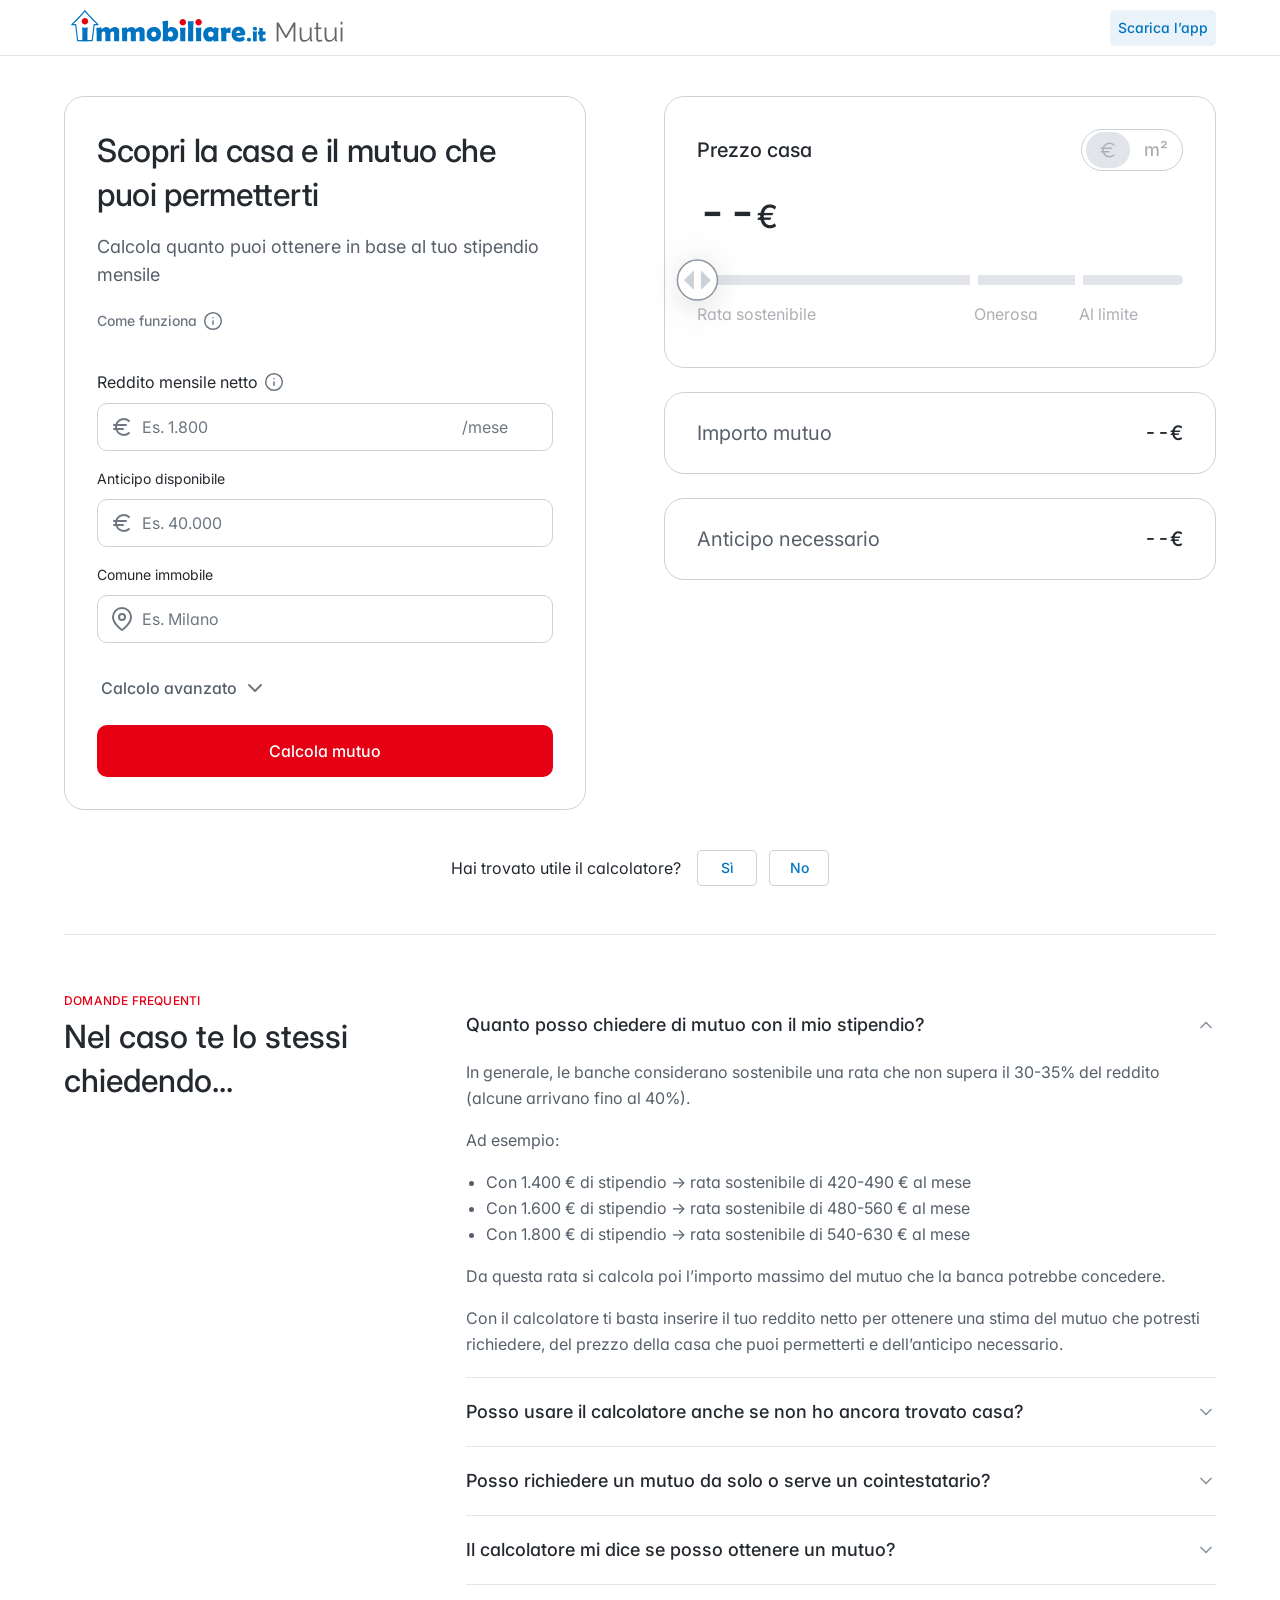
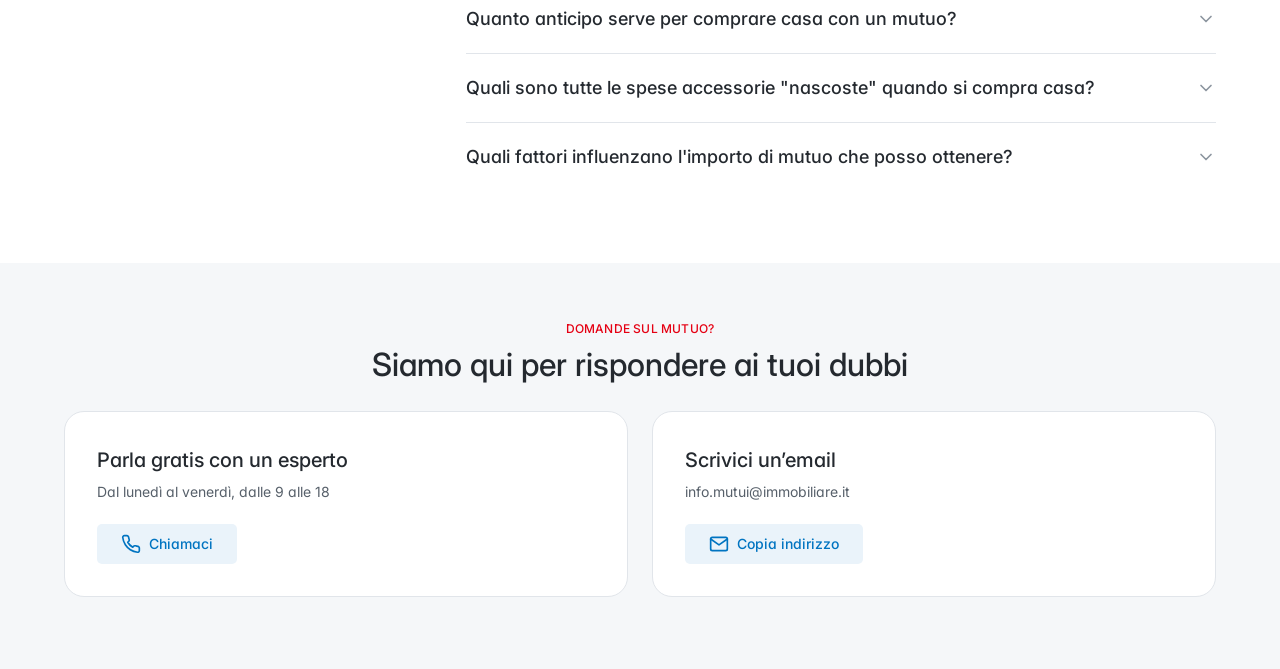
==== index.html @ fd8b97f6 "Add files via upload" ====
<!doctype html>
<html lang="it">
<head>
<meta charset="utf-8">
<meta name="viewport" content="width=device-width, initial-scale=1, viewport-fit=cover">
<title>Calcolatore mutuo: quanto mutuo puoi ottenere | Immobiliare.it Mutui</title>
<meta name="description" content="Scopri la casa e il mutuo che puoi permetterti: calcola quanto puoi ottenere in base al tuo stipendio mensile.">
<meta property="og:title" content="Scopri la casa e il mutuo che puoi permetterti">
<meta property="og:description" content="Calcola quanto puoi ottenere in base al tuo stipendio mensile.">
<meta name="theme-color" content="#ffffff">
<link rel="icon" href="data:image/svg+xml,<svg xmlns='http://www.w3.org/2000/svg' viewBox='0 0 100 100'><text y='.9em' font-size='90'>🏠</text></svg>">
<link rel="preconnect" href="https://fonts.googleapis.com">
<link rel="preconnect" href="https://fonts.gstatic.com" crossorigin>
<link href="https://fonts.googleapis.com/css2?family=Inter:wght@400;500;600;700;800&display=swap" rel="stylesheet">
<link rel="stylesheet" href="style.css">
</head>
<body>
<header class="site-header">
  <div class="hdr-inner">
    <a class="logo" href="https://www.immobiliare.it/mutui/" aria-label="Immobiliare.it Mutui">
      <img src="assets/logo.svg" alt="Immobiliare.it Mutui" width="287" height="51">
    </a>
    <a class="btn-small" id="appLink" href="https://www.immobiliare.it/mutui/">Scarica l’app</a>
  </div>
</header>

<main>
<section class="calc">
  <div class="calc-grid" id="grid">
    <!-- ============ FORM ============ -->
    <form class="card form-card" id="form" novalidate autocomplete="off">
      <div class="form-copy">
        <h1>Scopri la casa e il mutuo che puoi permetterti</h1>
        <p class="sub">Calcola quanto puoi ottenere in base al tuo stipendio mensile</p>
        <button type="button" class="how" data-info="come">Come funziona <svg aria-hidden="true" focusable="false" width="20" height="20" viewBox="0 0 20 20" fill="none" xmlns="http://www.w3.org/2000/svg"><path d="M10.0001 18.3327C14.6025 18.3327 18.3334 14.6017 18.3334 9.99935C18.3334 5.39698 14.6025 1.66602 10.0001 1.66602C5.39771 1.66602 1.66675 5.39698 1.66675 9.99935C1.66675 14.6017 5.39771 18.3327 10.0001 18.3327Z" stroke="#6E7781" stroke-width="1.5" stroke-linecap="round" stroke-linejoin="round"/><path d="M10 13.3333V10" stroke="#6E7781" stroke-width="1.5" stroke-linecap="round" stroke-linejoin="round"/><path d="M10 6.66602H10.0083" stroke="#6E7781" stroke-width="1.5" stroke-linecap="round" stroke-linejoin="round"/></svg></button>
      </div>

      <div class="fields">
        <div class="field" data-field="reddito">
          <div class="label lg"><label for="reddito">Reddito mensile netto</label>
            <button type="button" class="info-btn" data-info="reddito" aria-label="Info reddito mensile netto"><svg aria-hidden="true" focusable="false" width="20" height="20" viewBox="0 0 20 20" fill="none" xmlns="http://www.w3.org/2000/svg"><path d="M10.0001 18.3327C14.6025 18.3327 18.3334 14.6017 18.3334 9.99935C18.3334 5.39698 14.6025 1.66602 10.0001 1.66602C5.39771 1.66602 1.66675 5.39698 1.66675 9.99935C1.66675 14.6017 5.39771 18.3327 10.0001 18.3327Z" stroke="#6E7781" stroke-width="1.5" stroke-linecap="round" stroke-linejoin="round"/><path d="M10 13.3333V10" stroke="#6E7781" stroke-width="1.5" stroke-linecap="round" stroke-linejoin="round"/><path d="M10 6.66602H10.0083" stroke="#6E7781" stroke-width="1.5" stroke-linecap="round" stroke-linejoin="round"/></svg></button></div>
          <div class="control">
            <svg aria-hidden="true" focusable="false" class="lead" width="24" height="24" viewBox="0 0 24 24" fill="none" xmlns="http://www.w3.org/2000/svg"><path d="M4 10H16M4 14H13M19 6.00003C17.5771 4.70768 15.7222 3.99427 13.8 4.00003C12.7625 4.01308 11.7378 4.23037 10.7843 4.63949C9.83083 5.0486 8.96727 5.64153 8.24296 6.38442C7.51864 7.1273 6.94776 8.00559 6.56291 8.96913C6.17806 9.93266 5.98678 10.9626 6 12C6 16.4 9.5 20 13.8 20C15.8 20 17.6 19.2 19 18" stroke="#6E7781" stroke-width="2" stroke-linecap="round" stroke-linejoin="round"/></svg>
            <input id="reddito" inputmode="numeric" placeholder="Es. 1.800" maxlength="9" aria-describedby="err-reddito">
            <span class="suffix" data-suffix>/mese</span>
            <button type="button" class="clear" aria-label="Cancella reddito"><svg aria-hidden="true" focusable="false" width="24" height="24" viewBox="0 0 24 24" fill="none" xmlns="http://www.w3.org/2000/svg"><path d="M12 22C17.5228 22 22 17.5228 22 12C22 6.47715 17.5228 2 12 2C6.47715 2 2 6.47715 2 12C2 17.5228 6.47715 22 12 22Z" fill="#EFF2F6" stroke="#EFF2F6" stroke-width="2" stroke-linecap="round" stroke-linejoin="round"/><path d="M15 9L9 15M9 9L15 15" stroke="#6E7781" stroke-width="2" stroke-linecap="round" stroke-linejoin="round"/></svg></button>
          </div>
          <div class="err" id="err-reddito" aria-live="polite"><span></span></div>
        </div>

        <div class="field" data-field="anticipo">
          <div class="label"><label for="anticipo">Anticipo disponibile</label></div>
          <div class="control">
            <svg aria-hidden="true" focusable="false" class="lead" width="24" height="24" viewBox="0 0 24 24" fill="none" xmlns="http://www.w3.org/2000/svg"><path d="M4 10H16M4 14H13M19 6.00003C17.5771 4.70768 15.7222 3.99427 13.8 4.00003C12.7625 4.01308 11.7378 4.23037 10.7843 4.63949C9.83083 5.0486 8.96727 5.64153 8.24296 6.38442C7.51864 7.1273 6.94776 8.00559 6.56291 8.96913C6.17806 9.93266 5.98678 10.9626 6 12C6 16.4 9.5 20 13.8 20C15.8 20 17.6 19.2 19 18" stroke="#6E7781" stroke-width="2" stroke-linecap="round" stroke-linejoin="round"/></svg>
            <input id="anticipo" inputmode="numeric" placeholder="Es. 40.000" maxlength="13" aria-describedby="err-anticipo">
            <button type="button" class="clear" aria-label="Cancella anticipo"><svg aria-hidden="true" focusable="false" width="24" height="24" viewBox="0 0 24 24" fill="none" xmlns="http://www.w3.org/2000/svg"><path d="M12 22C17.5228 22 22 17.5228 22 12C22 6.47715 17.5228 2 12 2C6.47715 2 2 6.47715 2 12C2 17.5228 6.47715 22 12 22Z" fill="#EFF2F6" stroke="#EFF2F6" stroke-width="2" stroke-linecap="round" stroke-linejoin="round"/><path d="M15 9L9 15M9 9L15 15" stroke="#6E7781" stroke-width="2" stroke-linecap="round" stroke-linejoin="round"/></svg></button>
          </div>
          <div class="err" id="err-anticipo" aria-live="polite"><span></span></div>
        </div>

        <div class="field" data-field="comune">
          <div class="label"><label for="comune">Comune immobile</label></div>
          <div class="control">
            <svg aria-hidden="true" focusable="false" class="lead" width="24" height="24" viewBox="0 0 24 24" fill="none" xmlns="http://www.w3.org/2000/svg"><path d="M21 10C21 17 12 23 12 23C12 23 3 17 3 10C3 7.61305 3.94821 5.32387 5.63604 3.63604C7.32387 1.94821 9.61305 1 12 1C14.3869 1 16.6761 1.94821 18.364 3.63604C20.0518 5.32387 21 7.61305 21 10Z" stroke="#6E7781" stroke-width="2" stroke-linecap="round" stroke-linejoin="round"/><path d="M12 13C13.6569 13 15 11.6569 15 10C15 8.34315 13.6569 7 12 7C10.3431 7 9 8.34315 9 10C9 11.6569 10.3431 13 12 13Z" stroke="#6E7781" stroke-width="2" stroke-linecap="round" stroke-linejoin="round"/></svg>
            <input id="comune" placeholder="Es. Milano" role="combobox" aria-autocomplete="list" aria-expanded="false" aria-controls="acList" aria-describedby="err-comune">
            <button type="button" class="clear" aria-label="Cancella comune"><svg aria-hidden="true" focusable="false" width="24" height="24" viewBox="0 0 24 24" fill="none" xmlns="http://www.w3.org/2000/svg"><path d="M12 22C17.5228 22 22 17.5228 22 12C22 6.47715 17.5228 2 12 2C6.47715 2 2 6.47715 2 12C2 17.5228 6.47715 22 12 22Z" fill="#EFF2F6" stroke="#EFF2F6" stroke-width="2" stroke-linecap="round" stroke-linejoin="round"/><path d="M15 9L9 15M9 9L15 15" stroke="#6E7781" stroke-width="2" stroke-linecap="round" stroke-linejoin="round"/></svg></button>
          </div>
          <ul class="ac-list" id="acList" role="listbox"></ul>
          <div class="err" id="err-comune" aria-live="polite"><span></span></div>
        </div>
      </div>

      <div style="display:flex;flex-direction:column">
        <button type="button" class="adv-toggle" id="advToggle" aria-expanded="false" aria-controls="adv">Calcolo avanzato <svg aria-hidden="true" focusable="false" width="24" height="24" viewBox="0 0 24 24" fill="none" xmlns="http://www.w3.org/2000/svg"><path d="M18 9L12 15L6 9" stroke="#6E7781" stroke-width="2" stroke-linecap="round" stroke-linejoin="round"/></svg></button>
        <div class="collapse" id="adv">
          <div class="inner">
            <div class="adv-gap"></div>
            <div class="adv">
              <div class="field">
                <div class="label lg" id="durLbl">Durata mutuo (anni)</div>
                <div class="seg" id="durata" role="radiogroup" aria-labelledby="durLbl">
                  <span class="thumb"></span>
                  <button type="button" role="radio" data-v="10">10</button><button type="button" role="radio" data-v="15">15</button>
                  <button type="button" role="radio" data-v="20">20</button><button type="button" role="radio" data-v="25">25</button>
                  <button type="button" role="radio" data-v="30">30</button><button type="button" role="radio" data-v="35">35</button>
                  <button type="button" role="radio" data-v="40">40</button>
                </div>
              </div>
              <div class="field" data-field="tasso">
                <div class="label lg"><label for="tasso">Tasso di interesse</label>
                  <button type="button" class="info-btn" data-info="tasso" aria-label="Info tasso di interesse"><svg aria-hidden="true" focusable="false" width="20" height="20" viewBox="0 0 20 20" fill="none" xmlns="http://www.w3.org/2000/svg"><path d="M10.0001 18.3327C14.6025 18.3327 18.3334 14.6017 18.3334 9.99935C18.3334 5.39698 14.6025 1.66602 10.0001 1.66602C5.39771 1.66602 1.66675 5.39698 1.66675 9.99935C1.66675 14.6017 5.39771 18.3327 10.0001 18.3327Z" stroke="#6E7781" stroke-width="1.5" stroke-linecap="round" stroke-linejoin="round"/><path d="M10 13.3333V10" stroke="#6E7781" stroke-width="1.5" stroke-linecap="round" stroke-linejoin="round"/><path d="M10 6.66602H10.0083" stroke="#6E7781" stroke-width="1.5" stroke-linecap="round" stroke-linejoin="round"/></svg></button></div>
                <div class="control">
                  <svg aria-hidden="true" focusable="false" class="lead" width="24" height="24" viewBox="0 0 24 24" fill="none" xmlns="http://www.w3.org/2000/svg"><path d="M19 5L5 19" stroke="#6E7781" stroke-width="2" stroke-linecap="round" stroke-linejoin="round"/><path d="M17.5 20C18.8807 20 20 18.8807 20 17.5C20 16.1193 18.8807 15 17.5 15C16.1193 15 15 16.1193 15 17.5C15 18.8807 16.1193 20 17.5 20Z" stroke="#6E7781" stroke-width="2" stroke-linecap="round" stroke-linejoin="round"/><path d="M6.5 9C7.88071 9 9 7.88071 9 6.5C9 5.11929 7.88071 4 6.5 4C5.11929 4 4 5.11929 4 6.5C4 7.88071 5.11929 9 6.5 9Z" stroke="#6E7781" stroke-width="2" stroke-linecap="round" stroke-linejoin="round"/></svg>
                  <input id="tasso" inputmode="decimal" placeholder="Es 3,5" maxlength="5" aria-describedby="err-tasso">
                  <button type="button" class="clear" aria-label="Cancella tasso"><svg aria-hidden="true" focusable="false" width="24" height="24" viewBox="0 0 24 24" fill="none" xmlns="http://www.w3.org/2000/svg"><path d="M12 22C17.5228 22 22 17.5228 22 12C22 6.47715 17.5228 2 12 2C6.47715 2 2 6.47715 2 12C2 17.5228 6.47715 22 12 22Z" fill="#EFF2F6" stroke="#EFF2F6" stroke-width="2" stroke-linecap="round" stroke-linejoin="round"/><path d="M15 9L9 15M9 9L15 15" stroke="#6E7781" stroke-width="2" stroke-linecap="round" stroke-linejoin="round"/></svg></button>
                </div>
                <div class="err" id="err-tasso" aria-live="polite"><span></span></div>
              </div>
              <div class="green-row">
                <label><span class="switch"><input type="checkbox" id="green"><span class="track"></span><span class="knob"></span></span> Comprerò un immobile green</label>
                <button type="button" class="info-btn" data-info="green" aria-label="Info immobile green"><svg aria-hidden="true" focusable="false" width="20" height="20" viewBox="0 0 20 20" fill="none" xmlns="http://www.w3.org/2000/svg"><path d="M10.0001 18.3327C14.6025 18.3327 18.3334 14.6017 18.3334 9.99935C18.3334 5.39698 14.6025 1.66602 10.0001 1.66602C5.39771 1.66602 1.66675 5.39698 1.66675 9.99935C1.66675 14.6017 5.39771 18.3327 10.0001 18.3327Z" stroke="#6E7781" stroke-width="1.5" stroke-linecap="round" stroke-linejoin="round"/><path d="M10 13.3333V10" stroke="#6E7781" stroke-width="1.5" stroke-linecap="round" stroke-linejoin="round"/><path d="M10 6.66602H10.0083" stroke="#6E7781" stroke-width="1.5" stroke-linecap="round" stroke-linejoin="round"/></svg></button>
              </div>
            </div>
          </div>
        </div>
        <div style="height:24px"></div>
        <button type="submit" class="btn btn-red" id="submitBtn">Calcola mutuo</button>
      </div>
    </form>

    <!-- ============ OUTPUT ============ -->
    <div class="output" id="output" aria-live="polite">
      <div class="price-block">
        <div class="intro-wrap"><div>
          <div class="intro">
            <div class="intro-copy">
              <p class="intro-title"><span class="d">Ecco quanto potresti richiedere</span><span class="m">Quanto potresti richiedere</span></p>
              <button type="button" class="share-btn" id="shareBtn"><svg aria-hidden="true" focusable="false" width="20" height="20" viewBox="0 0 20 20" fill="none" xmlns="http://www.w3.org/2000/svg"><path d="M15 18.334C16.3807 18.334 17.5 17.2147 17.5 15.834C17.5 14.4533 16.3807 13.334 15 13.334C13.6193 13.334 12.5 14.4533 12.5 15.834C12.5 17.2147 13.6193 18.334 15 18.334Z" stroke="#0074C1" stroke-width="1.5" stroke-linecap="round" stroke-linejoin="round"/><path d="M5 12.5C6.38071 12.5 7.5 11.3807 7.5 10C7.5 8.61929 6.38071 7.5 5 7.5C3.61929 7.5 2.5 8.61929 2.5 10C2.5 11.3807 3.61929 12.5 5 12.5Z" stroke="#0074C1" stroke-width="1.5" stroke-linecap="round" stroke-linejoin="round"/><path d="M7.15833 11.2578L12.85 14.5745" stroke="#0074C1" stroke-width="1.5" stroke-linecap="round" stroke-linejoin="round"/><path d="M15 6.66602C16.3807 6.66602 17.5 5.54673 17.5 4.16602C17.5 2.7853 16.3807 1.66602 15 1.66602C13.6193 1.66602 12.5 2.7853 12.5 4.16602C12.5 5.54673 13.6193 6.66602 15 6.66602Z" stroke="#0074C1" stroke-width="1.5" stroke-linecap="round" stroke-linejoin="round"/><path d="M12.8417 5.42578L7.15833 8.74245" stroke="#0074C1" stroke-width="1.5" stroke-linecap="round" stroke-linejoin="round"/></svg>Condividi risultati</button>
            </div>
            <div class="mascot" aria-hidden="true"><div class="mascot-in"><img src="assets/immo-lente.svg" alt=""></div></div>
          </div>
        </div></div>

        <div class="card price-card">
          <div class="pc-head">
            <div class="pc-title">
              <span class="t"><span id="pcLabel">Prezzo casa</span><span class="fire" aria-hidden="true">🔥</span>
                <button type="button" class="info-btn" data-info="mq" aria-label="Info metri quadri"><svg aria-hidden="true" focusable="false" width="20" height="20" viewBox="0 0 20 20" fill="none" xmlns="http://www.w3.org/2000/svg"><path d="M10.0001 18.3327C14.6025 18.3327 18.3334 14.6017 18.3334 9.99935C18.3334 5.39698 14.6025 1.66602 10.0001 1.66602C5.39771 1.66602 1.66675 5.39698 1.66675 9.99935C1.66675 14.6017 5.39771 18.3327 10.0001 18.3327Z" stroke="#6E7781" stroke-width="1.5" stroke-linecap="round" stroke-linejoin="round"/><path d="M10 13.3333V10" stroke="#6E7781" stroke-width="1.5" stroke-linecap="round" stroke-linejoin="round"/><path d="M10 6.66602H10.0083" stroke="#6E7781" stroke-width="1.5" stroke-linecap="round" stroke-linejoin="round"/></svg></button></span>
              <div class="unit-sw disabled" id="unitSw" role="radiogroup" aria-label="Unità di misura">
                <span class="thumb"></span>
                <button type="button" role="radio" aria-checked="true" data-u="eur" aria-label="Euro"><svg aria-hidden="true" focusable="false" width="20" height="20" viewBox="0 0 20 20" fill="none" xmlns="http://www.w3.org/2000/svg"><path d="M3.33337 8.33401H13.3334M3.33337 11.6673H10.8334M15.8334 5.00068C14.6476 3.92371 13.1019 3.32921 11.5 3.33401C10.6355 3.34489 9.78154 3.52596 8.98697 3.86689C8.1924 4.20782 7.47277 4.70193 6.86917 5.321C6.26558 5.94007 5.78984 6.67198 5.46913 7.47492C5.14843 8.27787 4.98903 9.13613 5.00004 10.0007C5.00004 13.6673 7.91671 16.6673 11.5 16.6673C13.1667 16.6673 14.6667 16.0007 15.8334 15.0007" stroke="currentColor" stroke-width="1.5" stroke-linecap="round" stroke-linejoin="round"/></svg></button>
                <button type="button" role="radio" aria-checked="false" data-u="mq" aria-label="Metri quadri">m²</button>
              </div>
            </div>
            <div class="big empty tnum" id="bigVal"><span class="num">--</span><span class="unit">€</span></div>
          </div>
          <div class="rrr disabled" id="rrr">
            <div class="rrr-track" id="rrrTrack">
              <span class="seg-z z1"></span><span class="seg-z z2"></span><span class="seg-z z3"></span>
              <div class="thumb-rrr" id="rrrThumb" role="slider" tabindex="-1" aria-label="Rapporto rata reddito" aria-valuemin="25" aria-valuemax="40" aria-valuenow="30">
                <span class="rrr-tip" id="rrrTip">Rata 30% del reddito</span>
                <svg aria-hidden="true" focusable="false" class="ptr" width="95" height="115" viewBox="0 0 95 115" fill="none" xmlns="http://www.w3.org/2000/svg"><g filter="url(#ptrShadow)"><circle cx="47.4166" cy="54.084" r="20" fill="white"/><circle cx="47.4166" cy="54.084" r="20" stroke="#8C959F" stroke-width="1.5"/></g><path d="M43.9166 45.5929C43.9166 45.0361 43.2434 44.7572 42.8497 45.1509L34.3586 53.642C34.1145 53.8861 34.1145 54.2818 34.3586 54.5259L42.8497 63.017C43.2434 63.4108 43.9166 63.1319 43.9166 62.5751V45.5929Z" fill="#C9D1D9"/><path d="M50.9166 45.5929C50.9166 45.0361 51.5898 44.7572 51.9836 45.1509L60.4747 53.642C60.7188 53.8861 60.7188 54.2818 60.4747 54.5259L51.9836 63.017C51.5898 63.4108 50.9166 63.1319 50.9166 62.5751V45.5929Z" fill="#C9D1D9"/><defs><filter id="ptrShadow" x="-4.19617e-05" y="0.000649452" width="94.8333" height="114.833" filterUnits="userSpaceOnUse" color-interpolation-filters="sRGB"><feFlood flood-opacity="0" result="BackgroundImageFix"/><feColorMatrix in="SourceAlpha" type="matrix" values="0 0 0 0 0 0 0 0 0 0 0 0 0 0 0 0 0 0 127 0" result="hardAlpha"/><feOffset dy="13.3333"/><feGaussianBlur stdDeviation="13.3333"/><feColorMatrix type="matrix" values="0 0 0 0 0.141176 0 0 0 0 0.160784 0 0 0 0 0.184314 0 0 0 0.08 0"/><feBlend mode="normal" in2="BackgroundImageFix" result="effect1_dropShadow"/><feColorMatrix in="SourceAlpha" type="matrix" values="0 0 0 0 0 0 0 0 0 0 0 0 0 0 0 0 0 0 127 0" result="hardAlpha"/><feOffset dy="-6.66667"/><feGaussianBlur stdDeviation="13.3333"/><feColorMatrix type="matrix" values="0 0 0 0 0.141176 0 0 0 0 0.160784 0 0 0 0 0.184314 0 0 0 0.06 0"/><feBlend mode="normal" in2="effect1_dropShadow" result="effect2_dropShadow"/><feBlend mode="normal" in="SourceGraphic" in2="effect2_dropShadow" result="shape"/></filter></defs></svg>
              </div>
            </div>
            <div class="rrr-labels" id="rrrLabels"><span data-z="1">Rata sostenibile</span><span data-z="2">Onerosa</span><span data-z="3">Al limite</span></div>
          </div>
        </div>
      </div>

      <!-- Importo mutuo -->
      <div class="card acc disabled" id="mutuoCard">
        <button type="button" class="acc-head" aria-expanded="false" aria-controls="mutuoBody" disabled>
          <span class="l">Importo mutuo</span><span class="r"><span class="tnum" id="mutuoVal">--€</span><svg aria-hidden="true" focusable="false" class="chev" width="20" height="20" viewBox="0 0 20 20" fill="none" xmlns="http://www.w3.org/2000/svg"><path d="M15 7.5L10 12.5L5 7.5" stroke="#6E7781" stroke-width="1.5" stroke-linecap="round" stroke-linejoin="round"/></svg></span>
        </button>
        <div class="collapse acc-body" id="mutuoBody"><div class="inner"><div class="content">
          <div class="kv"><span class="k">Percentuale di mutuo <button type="button" class="info-btn" data-info="ltv" aria-label="Info percentuale di mutuo"><svg aria-hidden="true" focusable="false" width="20" height="20" viewBox="0 0 20 20" fill="none" xmlns="http://www.w3.org/2000/svg"><path d="M10.0001 18.3327C14.6025 18.3327 18.3334 14.6017 18.3334 9.99935C18.3334 5.39698 14.6025 1.66602 10.0001 1.66602C5.39771 1.66602 1.66675 5.39698 1.66675 9.99935C1.66675 14.6017 5.39771 18.3327 10.0001 18.3327Z" stroke="#6E7781" stroke-width="1.5" stroke-linecap="round" stroke-linejoin="round"/><path d="M10 13.3333V10" stroke="#6E7781" stroke-width="1.5" stroke-linecap="round" stroke-linejoin="round"/><path d="M10 6.66602H10.0083" stroke="#6E7781" stroke-width="1.5" stroke-linecap="round" stroke-linejoin="round"/></svg></button></span><span class="chip tnum" id="ltvChip">80%</span></div>
          <div class="kv"><span class="k">Rapporto rata reddito <button type="button" class="info-btn" data-info="rrr" aria-label="Info rapporto rata reddito"><svg aria-hidden="true" focusable="false" width="20" height="20" viewBox="0 0 20 20" fill="none" xmlns="http://www.w3.org/2000/svg"><path d="M10.0001 18.3327C14.6025 18.3327 18.3334 14.6017 18.3334 9.99935C18.3334 5.39698 14.6025 1.66602 10.0001 1.66602C5.39771 1.66602 1.66675 5.39698 1.66675 9.99935C1.66675 14.6017 5.39771 18.3327 10.0001 18.3327Z" stroke="#6E7781" stroke-width="1.5" stroke-linecap="round" stroke-linejoin="round"/><path d="M10 13.3333V10" stroke="#6E7781" stroke-width="1.5" stroke-linecap="round" stroke-linejoin="round"/><path d="M10 6.66602H10.0083" stroke="#6E7781" stroke-width="1.5" stroke-linecap="round" stroke-linejoin="round"/></svg></button></span><span class="chip ok tnum" id="rrrChip">30%</span></div>
          <div id="ltv100Note" hidden>
            <p class="note">Con anticipo inferiore a 5.000€ la stima si basa su un mutuo al 100%, che comporta verifiche e requisiti aggiuntivi</p>
            <a class="lnk" href="https://www.immobiliare.it/mutui/simulazione/">Ottieni una stima personalizzata</a>
          </div>
        </div></div></div>
      </div>

      <!-- Anticipo -->
      <div class="card acc disabled" id="antCard">
        <button type="button" class="acc-head" aria-expanded="false" aria-controls="antBody" disabled>
          <span class="l">Anticipo necessario</span><span class="r"><svg aria-hidden="true" focusable="false" class="warn-ic" width="20" height="20" viewBox="0 0 20 20" fill="none" xmlns="http://www.w3.org/2000/svg"><path d="M8.5749 3.21635L1.51656 14.9997C1.37104 15.2517 1.29403 15.5374 1.29322 15.8284C1.2924 16.1195 1.3678 16.4056 1.51192 16.6585C1.65603 16.9113 1.86383 17.122 2.11465 17.2696C2.36547 17.4171 2.65056 17.4965 2.94156 17.4997H17.0582C17.3492 17.4965 17.6343 17.4171 17.8851 17.2696C18.136 17.122 18.3438 16.9113 18.4879 16.6585C18.632 16.4056 18.7074 16.1195 18.7066 15.8284C18.7058 15.5374 18.6288 15.2517 18.4832 14.9997L11.4249 3.21635C11.2763 2.97144 11.0672 2.76895 10.8176 2.62842C10.568 2.48789 10.2863 2.41406 9.9999 2.41406C9.71345 2.41406 9.43184 2.48789 9.18223 2.62842C8.93263 2.76895 8.72345 2.97144 8.5749 3.21635V3.21635Z" stroke="#CF0043" stroke-width="1.5" stroke-linecap="round" stroke-linejoin="round"/><path d="M10 7.5V10.8333" stroke="#CF0043" stroke-width="1.5" stroke-linecap="round" stroke-linejoin="round"/><path d="M10 14.168H10.0083" stroke="#CF0043" stroke-width="1.5" stroke-linecap="round" stroke-linejoin="round"/></svg><span class="tnum" id="antVal">--€</span><svg aria-hidden="true" focusable="false" class="chev" width="20" height="20" viewBox="0 0 20 20" fill="none" xmlns="http://www.w3.org/2000/svg"><path d="M15 7.5L10 12.5L5 7.5" stroke="#6E7781" stroke-width="1.5" stroke-linecap="round" stroke-linejoin="round"/></svg></span>
        </button>
        <div class="collapse acc-body" id="antBody"><div class="inner"><div class="content">
          <div class="abar" id="abar"><i class="s"></i><i class="c"></i></div>
          <div style="display:flex;flex-direction:column;gap:12px">
            <div class="kv"><span class="k"><span class="dot" style="background:var(--b100)"></span>Spese accessorie <button type="button" class="info-btn" data-info="spese" aria-label="Info spese accessorie"><svg aria-hidden="true" focusable="false" width="20" height="20" viewBox="0 0 20 20" fill="none" xmlns="http://www.w3.org/2000/svg"><path d="M10.0001 18.3327C14.6025 18.3327 18.3334 14.6017 18.3334 9.99935C18.3334 5.39698 14.6025 1.66602 10.0001 1.66602C5.39771 1.66602 1.66675 5.39698 1.66675 9.99935C1.66675 14.6017 5.39771 18.3327 10.0001 18.3327Z" stroke="#6E7781" stroke-width="1.5" stroke-linecap="round" stroke-linejoin="round"/><path d="M10 13.3333V10" stroke="#6E7781" stroke-width="1.5" stroke-linecap="round" stroke-linejoin="round"/><path d="M10 6.66602H10.0083" stroke="#6E7781" stroke-width="1.5" stroke-linecap="round" stroke-linejoin="round"/></svg></button></span><span class="v tnum" id="speseVal">-</span></div>
            <div class="kv"><span class="k"><span class="dot" style="background:var(--b200)"></span><span id="acLabel">Anticipo casa del 20%</span></span><span class="v tnum" id="acVal">-</span></div>
          </div>
          <!-- scenario: anticipo non sufficiente -->
          <div class="scn neg" id="scnNeg" hidden>
            <p class="note">Il mutuo è sostenibile, ma per acquistare questa casa ti servono altri <b class="tnum" id="missVal">-</b> per anticipo e spese <button type="button" class="info-btn" data-info="mancante" aria-label="Info anticipo mancante"><svg aria-hidden="true" focusable="false" width="20" height="20" viewBox="0 0 20 20" fill="none" xmlns="http://www.w3.org/2000/svg"><path d="M10.0001 18.3327C14.6025 18.3327 18.3334 14.6017 18.3334 9.99935C18.3334 5.39698 14.6025 1.66602 10.0001 1.66602C5.39771 1.66602 1.66675 5.39698 1.66675 9.99935C1.66675 14.6017 5.39771 18.3327 10.0001 18.3327Z" stroke="#6E7781" stroke-width="1.5" stroke-linecap="round" stroke-linejoin="round"/><path d="M10 13.3333V10" stroke="#6E7781" stroke-width="1.5" stroke-linecap="round" stroke-linejoin="round"/><path d="M10 6.66602H10.0083" stroke="#6E7781" stroke-width="1.5" stroke-linecap="round" stroke-linejoin="round"/></svg></button></p>
            <a class="lnk" href="https://www.immobiliare.it/mutui/simulazione/">Ottieni una stima personalizzata</a>
          </div>
          <!-- scenario: anticipo che avanza -->
          <div class="scn" id="scnPos" hidden>
            <div class="rim"><span class="k">Ti rimangono <span class="v tnum" id="rimVal">-</span><button type="button" class="info-btn" id="rimInfo" data-info="rimanente" aria-label="Info anticipo rimanente"><svg aria-hidden="true" focusable="false" width="20" height="20" viewBox="0 0 20 20" fill="none" xmlns="http://www.w3.org/2000/svg"><path d="M10.0001 18.3327C14.6025 18.3327 18.3334 14.6017 18.3334 9.99935C18.3334 5.39698 14.6025 1.66602 10.0001 1.66602C5.39771 1.66602 1.66675 5.39698 1.66675 9.99935C1.66675 14.6017 5.39771 18.3327 10.0001 18.3327Z" stroke="#6E7781" stroke-width="1.5" stroke-linecap="round" stroke-linejoin="round"/><path d="M10 13.3333V10" stroke="#6E7781" stroke-width="1.5" stroke-linecap="round" stroke-linejoin="round"/><path d="M10 6.66602H10.0083" stroke="#6E7781" stroke-width="1.5" stroke-linecap="round" stroke-linejoin="round"/></svg></button></span></div>
            <div class="useall" id="useAllRow">
              <label for="useAll"><span class="flame" aria-hidden="true">🔥 </span>Usa tutto l’anticipo</label>
              <span class="switch"><input type="checkbox" id="useAll" disabled><span class="track"></span><span class="knob"></span></span>
            </div>
          </div>
        </div></div></div>
      </div>

      <!-- Tipo immobile (m²) -->
      <div class="card tipo swap-hide" id="tipoCard">
        <div class="tipo-row"><div><p class="k">Stima tipo immobile</p><p class="v" id="tipoVal">-</p></div><span class="plan" id="planIc"></span></div>
        <div class="tipo-row"><p class="v" id="cittaVal">-</p><svg aria-hidden="true" focusable="false" class="pin" width="32" height="32" viewBox="0 0 32 32" fill="none" xmlns="http://www.w3.org/2000/svg"><path d="M23.5458 18.8223C27.075 19.7601 29.3913 21.3374 29.3913 23.1251C29.3913 26.0013 23.3958 28.3329 16 28.3329C8.60418 28.3329 2.60868 26.0013 2.60868 23.1251C2.60868 21.3374 4.92501 19.7601 8.45419 18.8223" stroke="#6E7781" stroke-width="2" stroke-linecap="round" stroke-linejoin="round"/><path d="M23.4396 10.1056C23.4396 14.2144 16 23.497 16 23.497C16 23.497 8.56037 14.2144 8.56037 10.1056C8.56037 5.99685 11.8912 2.66602 16 2.66602C20.1088 2.66602 23.4396 5.99685 23.4396 10.1056Z" stroke="#6E7781" stroke-width="2" stroke-linecap="round" stroke-linejoin="round"/><circle cx="16" cy="10.4789" r="2.60387" stroke="#6E7781" stroke-width="2" stroke-linecap="round" stroke-linejoin="round"/></svg></div>
      </div>

      <a class="card cta-card swap-hide" id="cta" href="https://www.immobiliare.it/mutui/simulazione/">
        <span class="t">Confronta 10+ banche</span>
        <span class="btn">Scopri la tua rata <svg aria-hidden="true" focusable="false" class="arrow" width="24" height="24" viewBox="0 0 24 24" fill="none" xmlns="http://www.w3.org/2000/svg"><path d="M5 12H19" stroke="currentColor" stroke-width="2" stroke-linecap="round" stroke-linejoin="round"/><path d="M12 19L19 12L12 5" stroke="currentColor" stroke-width="2" stroke-linecap="round" stroke-linejoin="round"/></svg></span>
      </a>
    </div>
  </div>

  <!-- Feedback -->
  <div class="fb" id="fb">
    <div class="fb-q"><span>Hai trovato utile il calcolatore?</span>
      <div class="fb-btns"><button type="button" class="fb-btn" data-fb="si" aria-pressed="false">Sì</button><button type="button" class="fb-btn" data-fb="no" aria-pressed="false">No</button></div>
    </div>
    <div class="collapse" id="fbCollapse"><div class="inner">
      <div class="fb-form" id="fbForm">
        <h3 id="fbTitle">Cosa ti è piaciuto?</h3>
        <label class="sr-only" for="fbText">Il tuo feedback</label>
        <textarea id="fbText" placeholder="Descrivi la tua esperienza" maxlength="500"></textarea>
        <button type="button" class="btn btn-blue-low" id="fbSend" disabled>Invia feedback</button>
      </div>
    </div></div>
  </div>
</section>

<section class="faq" aria-labelledby="faqTitle">
  <div class="faq-in">
    <div class="faq-head"><p class="eyebrow">Domande frequenti</p><h2 id="faqTitle">Nel caso te lo stessi chiedendo...</h2></div>
    <div class="faq-list" id="faqList"></div>
  </div>
</section>

<section class="contacts" aria-labelledby="ctTitle">
  <div class="contacts-in">
    <div class="contacts-head"><p class="eyebrow">Domande sul mutuo?</p><h2 id="ctTitle">Siamo qui per rispondere ai tuoi dubbi</h2></div>
    <div class="ccards">
      <div class="ccard">
        <h3>Parla gratis con un esperto</h3><p>Dal lunedì al venerdì, dalle 9 alle 18</p>
        <a class="btn btn-blue-low" id="callBtn" href="tel:+390640060565"><span class="lbl"><svg aria-hidden="true" focusable="false" width="24" height="24" viewBox="0 0 24 24" fill="none" xmlns="http://www.w3.org/2000/svg"><path d="M21.9999 16.9201V19.9201C22.0011 20.1986 21.944 20.4743 21.8324 20.7294C21.7209 20.9846 21.5572 21.2137 21.352 21.402C21.1468 21.5902 20.9045 21.7336 20.6407 21.8228C20.3769 21.912 20.0973 21.9452 19.8199 21.9201C16.7428 21.5857 13.7869 20.5342 11.1899 18.8501C8.77376 17.3148 6.72527 15.2663 5.18993 12.8501C3.49991 10.2413 2.44818 7.27109 2.11993 4.1801C2.09494 3.90356 2.12781 3.62486 2.21643 3.36172C2.30506 3.09859 2.4475 2.85679 2.6347 2.65172C2.82189 2.44665 3.04974 2.28281 3.30372 2.17062C3.55771 2.05843 3.83227 2.00036 4.10993 2.0001H7.10993C7.59524 1.99532 8.06572 2.16718 8.43369 2.48363C8.80166 2.80008 9.04201 3.23954 9.10993 3.7201C9.23656 4.68016 9.47138 5.62282 9.80993 6.5301C9.94448 6.88802 9.9736 7.27701 9.89384 7.65098C9.81408 8.02494 9.6288 8.36821 9.35993 8.6401L8.08993 9.9101C9.51349 12.4136 11.5864 14.4865 14.0899 15.9101L15.3599 14.6401C15.6318 14.3712 15.9751 14.1859 16.3491 14.1062C16.723 14.0264 17.112 14.0556 17.4699 14.1901C18.3772 14.5286 19.3199 14.7635 20.2799 14.8901C20.7657 14.9586 21.2093 15.2033 21.5265 15.5776C21.8436 15.9519 22.0121 16.4297 21.9999 16.9201Z" stroke="#0074C1" stroke-width="2" stroke-linecap="round" stroke-linejoin="round"/></svg><span>Chiamaci</span></span></a>
      </div>
      <div class="ccard">
        <h3>Scrivici un’email</h3><p>info.mutui@immobiliare.it</p>
        <button type="button" class="btn btn-blue-low" id="copyMail"><span class="lbl"><svg aria-hidden="true" focusable="false" width="24" height="24" viewBox="0 0 24 24" fill="none" xmlns="http://www.w3.org/2000/svg"><path d="M4 4H20C21.1 4 22 4.9 22 6V18C22 19.1 21.1 20 20 20H4C2.9 20 2 19.1 2 18V6C2 4.9 2.9 4 4 4Z" stroke="#0074C1" stroke-width="2" stroke-linecap="round" stroke-linejoin="round"/><path d="M22 6L12 13L2 6" stroke="#0074C1" stroke-width="2" stroke-linecap="round" stroke-linejoin="round"/></svg><span>Copia indirizzo</span></span></button>
      </div>
    </div>
  </div>
</section>
</main>

<div class="overlay" id="overlay" aria-hidden="true">
  <div class="sheet" id="sheet" role="dialog" aria-modal="true" aria-labelledby="sheetTitle">
    <div class="grab" aria-hidden="true"></div>
    <div class="sheet-head"><h2 id="sheetTitle"></h2><button type="button" class="x" id="sheetClose" aria-label="Chiudi"><svg aria-hidden="true" focusable="false" width="24" height="24" viewBox="0 0 24 24" fill="none" xmlns="http://www.w3.org/2000/svg"><path d="M18 6L6 18" stroke="#8C959F" stroke-width="2" stroke-linecap="round" stroke-linejoin="round"/><path d="M6 6L18 18" stroke="#8C959F" stroke-width="2" stroke-linecap="round" stroke-linejoin="round"/></svg></button></div>
    <div class="sheet-body" id="sheetBody"></div>
  </div>
</div>
<div class="toast" id="toast" role="status"></div>

<script>window.ICONS={"info20": "<svg width=\"20\" height=\"20\" viewBox=\"0 0 20 20\" fill=\"none\" xmlns=\"http://www.w3.org/2000/svg\"><path d=\"M10.0001 18.3327C14.6025 18.3327 18.3334 14.6017 18.3334 9.99935C18.3334 5.39698 14.6025 1.66602 10.0001 1.66602C5.39771 1.66602 1.66675 5.39698 1.66675 9.99935C1.66675 14.6017 5.39771 18.3327 10.0001 18.3327Z\" stroke=\"#6E7781\" stroke-width=\"1.5\" stroke-linecap=\"round\" stroke-linejoin=\"round\"/><path d=\"M10 13.3333V10\" stroke=\"#6E7781\" stroke-width=\"1.5\" stroke-linecap=\"round\" stroke-linejoin=\"round\"/><path d=\"M10 6.66602H10.0083\" stroke=\"#6E7781\" stroke-width=\"1.5\" stroke-linecap=\"round\" stroke-linejoin=\"round\"/></svg>", "euroField": "<svg width=\"24\" height=\"24\" viewBox=\"0 0 24 24\" fill=\"none\" xmlns=\"http://www.w3.org/2000/svg\"><path d=\"M4 10H16M4 14H13M19 6.00003C17.5771 4.70768 15.7222 3.99427 13.8 4.00003C12.7625 4.01308 11.7378 4.23037 10.7843 4.63949C9.83083 5.0486 8.96727 5.64153 8.24296 6.38442C7.51864 7.1273 6.94776 8.00559 6.56291 8.96913C6.17806 9.93266 5.98678 10.9626 6 12C6 16.4 9.5 20 13.8 20C15.8 20 17.6 19.2 19 18\" stroke=\"#6E7781\" stroke-width=\"2\" stroke-linecap=\"round\" stroke-linejoin=\"round\"/></svg>", "cross": "<svg width=\"24\" height=\"24\" viewBox=\"0 0 24 24\" fill=\"none\" xmlns=\"http://www.w3.org/2000/svg\"><path d=\"M12 22C17.5228 22 22 17.5228 22 12C22 6.47715 17.5228 2 12 2C6.47715 2 2 6.47715 2 12C2 17.5228 6.47715 22 12 22Z\" fill=\"#EFF2F6\" stroke=\"#EFF2F6\" stroke-width=\"2\" stroke-linecap=\"round\" stroke-linejoin=\"round\"/><path d=\"M15 9L9 15M9 9L15 15\" stroke=\"#6E7781\" stroke-width=\"2\" stroke-linecap=\"round\" stroke-linejoin=\"round\"/></svg>", "pin24": "<svg width=\"24\" height=\"24\" viewBox=\"0 0 24 24\" fill=\"none\" xmlns=\"http://www.w3.org/2000/svg\"><path d=\"M21 10C21 17 12 23 12 23C12 23 3 17 3 10C3 7.61305 3.94821 5.32387 5.63604 3.63604C7.32387 1.94821 9.61305 1 12 1C14.3869 1 16.6761 1.94821 18.364 3.63604C20.0518 5.32387 21 7.61305 21 10Z\" stroke=\"#6E7781\" stroke-width=\"2\" stroke-linecap=\"round\" stroke-linejoin=\"round\"/><path d=\"M12 13C13.6569 13 15 11.6569 15 10C15 8.34315 13.6569 7 12 7C10.3431 7 9 8.34315 9 10C9 11.6569 10.3431 13 12 13Z\" stroke=\"#6E7781\" stroke-width=\"2\" stroke-linecap=\"round\" stroke-linejoin=\"round\"/></svg>", "chevDown24": "<svg width=\"24\" height=\"24\" viewBox=\"0 0 24 24\" fill=\"none\" xmlns=\"http://www.w3.org/2000/svg\"><path d=\"M18 9L12 15L6 9\" stroke=\"#6E7781\" stroke-width=\"2\" stroke-linecap=\"round\" stroke-linejoin=\"round\"/></svg>", "chevDownFaq": "<svg width=\"24\" height=\"24\" viewBox=\"0 0 24 24\" fill=\"none\" xmlns=\"http://www.w3.org/2000/svg\"><path d=\"M18 9L12 15L6 9\" stroke=\"#8C959F\" stroke-width=\"2\" stroke-linecap=\"round\" stroke-linejoin=\"round\"/></svg>", "share20": "<svg width=\"20\" height=\"20\" viewBox=\"0 0 20 20\" fill=\"none\" xmlns=\"http://www.w3.org/2000/svg\"><path d=\"M15 18.334C16.3807 18.334 17.5 17.2147 17.5 15.834C17.5 14.4533 16.3807 13.334 15 13.334C13.6193 13.334 12.5 14.4533 12.5 15.834C12.5 17.2147 13.6193 18.334 15 18.334Z\" stroke=\"#0074C1\" stroke-width=\"1.5\" stroke-linecap=\"round\" stroke-linejoin=\"round\"/><path d=\"M5 12.5C6.38071 12.5 7.5 11.3807 7.5 10C7.5 8.61929 6.38071 7.5 5 7.5C3.61929 7.5 2.5 8.61929 2.5 10C2.5 11.3807 3.61929 12.5 5 12.5Z\" stroke=\"#0074C1\" stroke-width=\"1.5\" stroke-linecap=\"round\" stroke-linejoin=\"round\"/><path d=\"M7.15833 11.2578L12.85 14.5745\" stroke=\"#0074C1\" stroke-width=\"1.5\" stroke-linecap=\"round\" stroke-linejoin=\"round\"/><path d=\"M15 6.66602C16.3807 6.66602 17.5 5.54673 17.5 4.16602C17.5 2.7853 16.3807 1.66602 15 1.66602C13.6193 1.66602 12.5 2.7853 12.5 4.16602C12.5 5.54673 13.6193 6.66602 15 6.66602Z\" stroke=\"#0074C1\" stroke-width=\"1.5\" stroke-linecap=\"round\" stroke-linejoin=\"round\"/><path d=\"M12.8417 5.42578L7.15833 8.74245\" stroke=\"#0074C1\" stroke-width=\"1.5\" stroke-linecap=\"round\" stroke-linejoin=\"round\"/></svg>", "euro20": "<svg width=\"20\" height=\"20\" viewBox=\"0 0 20 20\" fill=\"none\" xmlns=\"http://www.w3.org/2000/svg\"><path d=\"M3.33337 8.33401H13.3334M3.33337 11.6673H10.8334M15.8334 5.00068C14.6476 3.92371 13.1019 3.32921 11.5 3.33401C10.6355 3.34489 9.78154 3.52596 8.98697 3.86689C8.1924 4.20782 7.47277 4.70193 6.86917 5.321C6.26558 5.94007 5.78984 6.67198 5.46913 7.47492C5.14843 8.27787 4.98903 9.13613 5.00004 10.0007C5.00004 13.6673 7.91671 16.6673 11.5 16.6673C13.1667 16.6673 14.6667 16.0007 15.8334 15.0007\" stroke=\"currentColor\" stroke-width=\"1.5\" stroke-linecap=\"round\" stroke-linejoin=\"round\"/></svg>", "chevDown20": "<svg width=\"20\" height=\"20\" viewBox=\"0 0 20 20\" fill=\"none\" xmlns=\"http://www.w3.org/2000/svg\"><path d=\"M15 7.5L10 12.5L5 7.5\" stroke=\"#6E7781\" stroke-width=\"1.5\" stroke-linecap=\"round\" stroke-linejoin=\"round\"/></svg>", "arrowBlue": "<svg width=\"24\" height=\"24\" viewBox=\"0 0 24 24\" fill=\"none\" xmlns=\"http://www.w3.org/2000/svg\"><path d=\"M5 12H19\" stroke=\"currentColor\" stroke-width=\"2\" stroke-linecap=\"round\" stroke-linejoin=\"round\"/><path d=\"M12 19L19 12L12 5\" stroke=\"currentColor\" stroke-width=\"2\" stroke-linecap=\"round\" stroke-linejoin=\"round\"/></svg>", "phone": "<svg width=\"24\" height=\"24\" viewBox=\"0 0 24 24\" fill=\"none\" xmlns=\"http://www.w3.org/2000/svg\"><path d=\"M21.9999 16.9201V19.9201C22.0011 20.1986 21.944 20.4743 21.8324 20.7294C21.7209 20.9846 21.5572 21.2137 21.352 21.402C21.1468 21.5902 20.9045 21.7336 20.6407 21.8228C20.3769 21.912 20.0973 21.9452 19.8199 21.9201C16.7428 21.5857 13.7869 20.5342 11.1899 18.8501C8.77376 17.3148 6.72527 15.2663 5.18993 12.8501C3.49991 10.2413 2.44818 7.27109 2.11993 4.1801C2.09494 3.90356 2.12781 3.62486 2.21643 3.36172C2.30506 3.09859 2.4475 2.85679 2.6347 2.65172C2.82189 2.44665 3.04974 2.28281 3.30372 2.17062C3.55771 2.05843 3.83227 2.00036 4.10993 2.0001H7.10993C7.59524 1.99532 8.06572 2.16718 8.43369 2.48363C8.80166 2.80008 9.04201 3.23954 9.10993 3.7201C9.23656 4.68016 9.47138 5.62282 9.80993 6.5301C9.94448 6.88802 9.9736 7.27701 9.89384 7.65098C9.81408 8.02494 9.6288 8.36821 9.35993 8.6401L8.08993 9.9101C9.51349 12.4136 11.5864 14.4865 14.0899 15.9101L15.3599 14.6401C15.6318 14.3712 15.9751 14.1859 16.3491 14.1062C16.723 14.0264 17.112 14.0556 17.4699 14.1901C18.3772 14.5286 19.3199 14.7635 20.2799 14.8901C20.7657 14.9586 21.2093 15.2033 21.5265 15.5776C21.8436 15.9519 22.0121 16.4297 21.9999 16.9201Z\" stroke=\"#0074C1\" stroke-width=\"2\" stroke-linecap=\"round\" stroke-linejoin=\"round\"/></svg>", "mail": "<svg width=\"24\" height=\"24\" viewBox=\"0 0 24 24\" fill=\"none\" xmlns=\"http://www.w3.org/2000/svg\"><path d=\"M4 4H20C21.1 4 22 4.9 22 6V18C22 19.1 21.1 20 20 20H4C2.9 20 2 19.1 2 18V6C2 4.9 2.9 4 4 4Z\" stroke=\"#0074C1\" stroke-width=\"2\" stroke-linecap=\"round\" stroke-linejoin=\"round\"/><path d=\"M22 6L12 13L2 6\" stroke=\"#0074C1\" stroke-width=\"2\" stroke-linecap=\"round\" stroke-linejoin=\"round\"/></svg>", "pin32": "<svg width=\"32\" height=\"32\" viewBox=\"0 0 32 32\" fill=\"none\" xmlns=\"http://www.w3.org/2000/svg\"><path d=\"M23.5458 18.8223C27.075 19.7601 29.3913 21.3374 29.3913 23.1251C29.3913 26.0013 23.3958 28.3329 16 28.3329C8.60418 28.3329 2.60868 26.0013 2.60868 23.1251C2.60868 21.3374 4.92501 19.7601 8.45419 18.8223\" stroke=\"#6E7781\" stroke-width=\"2\" stroke-linecap=\"round\" stroke-linejoin=\"round\"/><path d=\"M23.4396 10.1056C23.4396 14.2144 16 23.497 16 23.497C16 23.497 8.56037 14.2144 8.56037 10.1056C8.56037 5.99685 11.8912 2.66602 16 2.66602C20.1088 2.66602 23.4396 5.99685 23.4396 10.1056Z\" stroke=\"#6E7781\" stroke-width=\"2\" stroke-linecap=\"round\" stroke-linejoin=\"round\"/><circle cx=\"16\" cy=\"10.4789\" r=\"2.60387\" stroke=\"#6E7781\" stroke-width=\"2\" stroke-linecap=\"round\" stroke-linejoin=\"round\"/></svg>", "alert20": "<svg width=\"20\" height=\"20\" viewBox=\"0 0 20 20\" fill=\"none\" xmlns=\"http://www.w3.org/2000/svg\"><path d=\"M8.5749 3.21635L1.51656 14.9997C1.37104 15.2517 1.29403 15.5374 1.29322 15.8284C1.2924 16.1195 1.3678 16.4056 1.51192 16.6585C1.65603 16.9113 1.86383 17.122 2.11465 17.2696C2.36547 17.4171 2.65056 17.4965 2.94156 17.4997H17.0582C17.3492 17.4965 17.6343 17.4171 17.8851 17.2696C18.136 17.122 18.3438 16.9113 18.4879 16.6585C18.632 16.4056 18.7074 16.1195 18.7066 15.8284C18.7058 15.5374 18.6288 15.2517 18.4832 14.9997L11.4249 3.21635C11.2763 2.97144 11.0672 2.76895 10.8176 2.62842C10.568 2.48789 10.2863 2.41406 9.9999 2.41406C9.71345 2.41406 9.43184 2.48789 9.18223 2.62842C8.93263 2.76895 8.72345 2.97144 8.5749 3.21635V3.21635Z\" stroke=\"#CF0043\" stroke-width=\"1.5\" stroke-linecap=\"round\" stroke-linejoin=\"round\"/><path d=\"M10 7.5V10.8333\" stroke=\"#CF0043\" stroke-width=\"1.5\" stroke-linecap=\"round\" stroke-linejoin=\"round\"/><path d=\"M10 14.168H10.0083\" stroke=\"#CF0043\" stroke-width=\"1.5\" stroke-linecap=\"round\" stroke-linejoin=\"round\"/></svg>", "close24": "<svg width=\"24\" height=\"24\" viewBox=\"0 0 24 24\" fill=\"none\" xmlns=\"http://www.w3.org/2000/svg\"><path d=\"M18 6L6 18\" stroke=\"#8C959F\" stroke-width=\"2\" stroke-linecap=\"round\" stroke-linejoin=\"round\"/><path d=\"M6 6L18 18\" stroke=\"#8C959F\" stroke-width=\"2\" stroke-linecap=\"round\" stroke-linejoin=\"round\"/></svg>", "leaf20": "<svg width=\"20\" height=\"20\" viewBox=\"0 0 20 20\" fill=\"none\" xmlns=\"http://www.w3.org/2000/svg\"><path d=\"M4.5835 13.3346C3.05825 3.80187 13.4011 5.32309 15.9762 2.55946C16.2318 2.28513 16.7684 2.25479 16.8934 2.60829C18.4999 7.1498 17.5455 17.7031 6.19187 15.1088C4.34664 16.5656 3.3335 17.918 3.3335 17.918\" stroke=\"#11A874\" stroke-width=\"1.5\" stroke-linecap=\"round\" stroke-linejoin=\"round\"/><path d=\"M7.5 12.293C7.5 12.293 8.24074 10.6036 10.463 9.98528C12.6852 9.36693 13.4259 8.83143 14.1667 7.29297\" stroke=\"#11A874\" stroke-width=\"1.5\" stroke-linecap=\"round\" stroke-linejoin=\"round\"/></svg>", "percent": "<svg width=\"24\" height=\"24\" viewBox=\"0 0 24 24\" fill=\"none\" xmlns=\"http://www.w3.org/2000/svg\"><path d=\"M19 5L5 19\" stroke=\"#6E7781\" stroke-width=\"2\" stroke-linecap=\"round\" stroke-linejoin=\"round\"/><path d=\"M17.5 20C18.8807 20 20 18.8807 20 17.5C20 16.1193 18.8807 15 17.5 15C16.1193 15 15 16.1193 15 17.5C15 18.8807 16.1193 20 17.5 20Z\" stroke=\"#6E7781\" stroke-width=\"2\" stroke-linecap=\"round\" stroke-linejoin=\"round\"/><path d=\"M6.5 9C7.88071 9 9 7.88071 9 6.5C9 5.11929 7.88071 4 6.5 4C5.11929 4 4 5.11929 4 6.5C4 7.88071 5.11929 9 6.5 9Z\" stroke=\"#6E7781\" stroke-width=\"2\" stroke-linecap=\"round\" stroke-linejoin=\"round\"/></svg>", "pointer": "<svg width=\"95\" height=\"115\" viewBox=\"0 0 95 115\" fill=\"none\" xmlns=\"http://www.w3.org/2000/svg\"><g filter=\"url(#ptrShadow)\"><circle cx=\"47.4166\" cy=\"54.084\" r=\"20\" fill=\"white\"/><circle cx=\"47.4166\" cy=\"54.084\" r=\"20\" stroke=\"#8C959F\" stroke-width=\"1.5\"/></g><path d=\"M43.9166 45.5929C43.9166 45.0361 43.2434 44.7572 42.8497 45.1509L34.3586 53.642C34.1145 53.8861 34.1145 54.2818 34.3586 54.5259L42.8497 63.017C43.2434 63.4108 43.9166 63.1319 43.9166 62.5751V45.5929Z\" fill=\"#C9D1D9\"/><path d=\"M50.9166 45.5929C50.9166 45.0361 51.5898 44.7572 51.9836 45.1509L60.4747 53.642C60.7188 53.8861 60.7188 54.2818 60.4747 54.5259L51.9836 63.017C51.5898 63.4108 50.9166 63.1319 50.9166 62.5751V45.5929Z\" fill=\"#C9D1D9\"/><defs><filter id=\"ptrShadow\" x=\"-4.19617e-05\" y=\"0.000649452\" width=\"94.8333\" height=\"114.833\" filterUnits=\"userSpaceOnUse\" color-interpolation-filters=\"sRGB\"><feFlood flood-opacity=\"0\" result=\"BackgroundImageFix\"/><feColorMatrix in=\"SourceAlpha\" type=\"matrix\" values=\"0 0 0 0 0 0 0 0 0 0 0 0 0 0 0 0 0 0 127 0\" result=\"hardAlpha\"/><feOffset dy=\"13.3333\"/><feGaussianBlur stdDeviation=\"13.3333\"/><feColorMatrix type=\"matrix\" values=\"0 0 0 0 0.141176 0 0 0 0 0.160784 0 0 0 0 0.184314 0 0 0 0.08 0\"/><feBlend mode=\"normal\" in2=\"BackgroundImageFix\" result=\"effect1_dropShadow\"/><feColorMatrix in=\"SourceAlpha\" type=\"matrix\" values=\"0 0 0 0 0 0 0 0 0 0 0 0 0 0 0 0 0 0 127 0\" result=\"hardAlpha\"/><feOffset dy=\"-6.66667\"/><feGaussianBlur stdDeviation=\"13.3333\"/><feColorMatrix type=\"matrix\" values=\"0 0 0 0 0.141176 0 0 0 0 0.160784 0 0 0 0 0.184314 0 0 0 0.06 0\"/><feBlend mode=\"normal\" in2=\"effect1_dropShadow\" result=\"effect2_dropShadow\"/><feBlend mode=\"normal\" in=\"SourceGraphic\" in2=\"effect2_dropShadow\" result=\"shape\"/></filter></defs></svg>", "shWa": "<svg width=\"24\" height=\"24\" viewBox=\"0 0 24 24\" fill=\"none\" xmlns=\"http://www.w3.org/2000/svg\"><path d=\"M4.27037 16.3822L3 21L7.73583 19.7573C9.04236 20.4736 10.5031 20.8458 12 20.8458C16.9177 20.8458 20.9186 16.8448 20.9186 11.9277C20.9225 10.7546 20.6935 9.59243 20.245 8.50848C19.7964 7.42454 19.1372 6.44039 18.3056 5.61306C16.6183 3.92526 14.3775 3 11.991 3C7.0738 3 3.07285 7.00095 3.08189 11.9277C3.07989 13.4911 3.4898 15.0275 4.27037 16.3822Z\" stroke=\"#0074C1\" stroke-width=\"2\" stroke-linejoin=\"round\"/><path fill-rule=\"evenodd\" clip-rule=\"evenodd\" d=\"M9.76822 8.18719C9.60497 7.81496 9.42364 7.80592 9.26943 7.80592C9.1333 7.79688 8.9876 7.79688 8.83339 7.79688C8.68876 7.79688 8.44362 7.85112 8.23517 8.07818C8.02619 8.3047 7.45508 8.84018 7.45508 9.93773C7.45508 11.0358 8.25325 12.0972 8.36226 12.2424C8.47073 12.3875 9.90435 14.7097 12.1728 15.6084C14.0595 16.3523 14.4408 16.2072 14.8492 16.1614C15.257 16.1162 16.1647 15.6265 16.3551 15.1C16.5364 14.5832 16.5364 14.1296 16.4822 14.0386C16.428 13.9482 16.2732 13.8935 16.0557 13.7754C15.8287 13.6669 14.7402 13.1224 14.5317 13.0496C14.3227 12.9773 14.1776 12.9411 14.0324 13.1586C13.8872 13.3856 13.4607 13.8844 13.3252 14.0296C13.1975 14.1748 13.0619 14.1929 12.8439 14.0838C12.6174 13.9754 11.9006 13.7393 11.0476 12.9773C10.3851 12.387 9.94051 11.6527 9.80438 11.4352C9.67782 11.2081 9.7863 11.0901 9.90435 10.981C10.0043 10.8816 10.1314 10.7184 10.2404 10.5913C10.3489 10.4636 10.3851 10.3642 10.467 10.219C10.5393 10.0739 10.5031 9.93773 10.4489 9.82925C10.3941 9.72928 9.96816 8.63174 9.76822 8.18719Z\" fill=\"#0074C1\" stroke=\"#0074C1\" stroke-width=\"0.675\" stroke-linejoin=\"round\"/></svg>", "shLink": "<svg width=\"24\" height=\"24\" viewBox=\"0 0 24 24\" fill=\"none\" xmlns=\"http://www.w3.org/2000/svg\"><path d=\"M15 7H18C18.6566 7 19.3068 7.12933 19.9134 7.3806C20.52 7.63188 21.0712 8.00017 21.5355 8.46447C21.9998 8.92876 22.3681 9.47996 22.6194 10.0866C22.8707 10.6932 23 11.3434 23 12C23 12.6566 22.8707 13.3068 22.6194 13.9134C22.3681 14.52 21.9998 15.0712 21.5355 15.5355C21.0712 15.9998 20.52 16.3681 19.9134 16.6194C19.3068 16.8707 18.6566 17 18 17H15M9 17H6C5.34339 17 4.69321 16.8707 4.08658 16.6194C3.47995 16.3681 2.92876 15.9998 2.46447 15.5355C1.52678 14.5979 1 13.3261 1 12C1 10.6739 1.52678 9.40215 2.46447 8.46447C3.40215 7.52678 4.67392 7 6 7H9\" stroke=\"#0074C1\" stroke-width=\"2\" stroke-linecap=\"round\" stroke-linejoin=\"round\"/><path d=\"M8 12H16\" stroke=\"#0074C1\" stroke-width=\"2\" stroke-linecap=\"round\" stroke-linejoin=\"round\"/></svg>", "loc1": "<svg width=\"34\" height=\"34\" viewBox=\"0 0 34 34\" fill=\"none\" xmlns=\"http://www.w3.org/2000/svg\"><path d=\"M31.6667 1H2.33333C1.59695 1 1 1.59695 1 2.33333V31.6667C1 32.403 1.59695 33 2.33333 33H8.66667C8.66667 28.7778 11.6 20.3333 23.3333 20.3333V33H31.6667C32.403 33 33 32.403 33 31.6667V2.33333C33 1.59695 32.403 1 31.6667 1Z\" stroke=\"#6E7781\" stroke-width=\"2\" stroke-linejoin=\"round\"/></svg>", "loc2": "<svg width=\"62\" height=\"34\" viewBox=\"0 0 62 34\" fill=\"none\" xmlns=\"http://www.w3.org/2000/svg\"><path d=\"M59.6667 1H2.33333C1.59695 1 1 1.59695 1 2.33333V31.6667C1 32.403 1.59695 33 2.33333 33H8.66667C8.66667 28.7778 11.6 20.3333 23.3333 20.3333V33H59.6667C60.403 33 61 32.403 61 31.6667V2.33333C61 1.59695 60.403 1 59.6667 1Z\" stroke=\"#6E7781\" stroke-width=\"2\" stroke-linejoin=\"round\"/><path d=\"M33 1V33\" stroke=\"#6E7781\" stroke-linecap=\"round\" stroke-linejoin=\"round\" stroke-dasharray=\"4 4\"/><path d=\"M43.3068 23V21.7273L47.2443 17.6477C47.6648 17.2045 48.0114 16.8163 48.2841 16.483C48.5606 16.1458 48.767 15.8258 48.9034 15.5227C49.0398 15.2197 49.108 14.8977 49.108 14.5568C49.108 14.1705 49.017 13.8371 48.8352 13.5568C48.6534 13.2727 48.4053 13.0549 48.0909 12.9034C47.7765 12.7481 47.4223 12.6705 47.0284 12.6705C46.6117 12.6705 46.2481 12.7557 45.9375 12.9261C45.6269 13.0966 45.3883 13.3371 45.2216 13.6477C45.0549 13.9583 44.9716 14.322 44.9716 14.7386H43.2955C43.2955 14.0303 43.4583 13.411 43.7841 12.8807C44.1098 12.3504 44.5568 11.9394 45.125 11.6477C45.6932 11.3523 46.339 11.2045 47.0625 11.2045C47.7936 11.2045 48.4375 11.3504 48.9943 11.642C49.5549 11.9299 49.9924 12.3239 50.3068 12.8239C50.6212 13.3201 50.7784 13.8807 50.7784 14.5057C50.7784 14.9375 50.697 15.3598 50.5341 15.7727C50.375 16.1856 50.0966 16.6458 49.6989 17.1534C49.3011 17.6572 48.7481 18.2689 48.0398 18.9886L45.7273 21.4091V21.4943H50.9659V23H43.3068Z\" fill=\"#6E7781\"/></svg>", "loc3": "<svg width=\"90\" height=\"34\" viewBox=\"0 0 90 34\" fill=\"none\" xmlns=\"http://www.w3.org/2000/svg\"><path d=\"M87.6667 1H2.33333C1.59695 1 1 1.59695 1 2.33333V31.6667C1 32.403 1.59695 33 2.33333 33H8.66667C8.66667 28.7778 11.6 20.3333 23.3333 20.3333V33H87.6667C88.403 33 89 32.403 89 31.6667V2.33333C89 1.59695 88.403 1 87.6667 1Z\" stroke=\"#6E7781\" stroke-width=\"2\" stroke-linejoin=\"round\"/><path d=\"M33 1V33\" stroke=\"#6E7781\" stroke-linecap=\"round\" stroke-linejoin=\"round\" stroke-dasharray=\"4 4\"/><path d=\"M61 1V33\" stroke=\"#6E7781\" stroke-linecap=\"round\" stroke-linejoin=\"round\" stroke-dasharray=\"4 4\"/><path d=\"M75.358 23.1591C74.5777 23.1591 73.8807 23.0246 73.267 22.7557C72.6572 22.4867 72.1742 22.1136 71.8182 21.6364C71.4659 21.1553 71.2765 20.5985 71.25 19.9659H73.0341C73.0568 20.3106 73.1723 20.6098 73.3807 20.8636C73.5928 21.1136 73.8693 21.3068 74.2102 21.4432C74.5511 21.5795 74.9299 21.6477 75.3466 21.6477C75.8049 21.6477 76.2102 21.5682 76.5625 21.4091C76.9186 21.25 77.197 21.0284 77.3977 20.7443C77.5985 20.4564 77.6989 20.125 77.6989 19.75C77.6989 19.3598 77.5985 19.017 77.3977 18.7216C77.2008 18.4223 76.911 18.1875 76.5284 18.017C76.1496 17.8466 75.6913 17.7614 75.1534 17.7614H74.1705V16.3295H75.1534C75.5852 16.3295 75.964 16.2519 76.2898 16.0966C76.6193 15.9413 76.8769 15.7254 77.0625 15.4489C77.2481 15.1686 77.3409 14.8409 77.3409 14.4659C77.3409 14.1061 77.2595 13.7936 77.0966 13.5284C76.9375 13.2595 76.7102 13.0492 76.4148 12.8977C76.1231 12.7462 75.7784 12.6705 75.3807 12.6705C75.0019 12.6705 74.6477 12.7405 74.3182 12.8807C73.9924 13.017 73.7273 13.214 73.5227 13.4716C73.3182 13.7254 73.2083 14.0303 73.1932 14.3864H71.4943C71.5133 13.7576 71.6989 13.2045 72.0511 12.7273C72.4072 12.25 72.8769 11.8769 73.4602 11.608C74.0436 11.339 74.6913 11.2045 75.4034 11.2045C76.1496 11.2045 76.7936 11.3504 77.3352 11.642C77.8807 11.9299 78.3011 12.3144 78.5966 12.7955C78.8958 13.2765 79.0436 13.803 79.0398 14.375C79.0436 15.0265 78.8617 15.5795 78.4943 16.0341C78.1307 16.4886 77.6458 16.7936 77.0398 16.9489V17.0398C77.8125 17.1572 78.411 17.464 78.8352 17.9602C79.2633 18.4564 79.4754 19.072 79.4716 19.8068C79.4754 20.447 79.2973 21.0208 78.9375 21.5284C78.5814 22.036 78.0947 22.4356 77.4773 22.7273C76.8598 23.0152 76.1534 23.1591 75.358 23.1591Z\" fill=\"#6E7781\"/></svg>", "loc4": "<svg width=\"118\" height=\"34\" viewBox=\"0 0 118 34\" fill=\"none\" xmlns=\"http://www.w3.org/2000/svg\"><path d=\"M115.667 1H2.33333C1.59695 1 1 1.59695 1 2.33333V31.6667C1 32.403 1.59695 33 2.33333 33H8.66667C8.66667 28.7778 11.6 20.3333 23.3333 20.3333V33H115.667C116.403 33 117 32.403 117 31.6667V2.33333C117 1.59695 116.403 1 115.667 1Z\" stroke=\"#6E7781\" stroke-width=\"2\" stroke-linejoin=\"round\"/><path d=\"M33 1V33\" stroke=\"#6E7781\" stroke-linecap=\"round\" stroke-linejoin=\"round\" stroke-dasharray=\"4 4\"/><path d=\"M61 1V33\" stroke=\"#6E7781\" stroke-linecap=\"round\" stroke-linejoin=\"round\" stroke-dasharray=\"4 4\"/><path d=\"M89 1V33\" stroke=\"#6E7781\" stroke-linecap=\"round\" stroke-linejoin=\"round\" stroke-dasharray=\"4 4\"/><path d=\"M98.9062 20.7273V19.3068L103.935 11.3636H105.054V13.4545H104.344L100.747 19.1477V19.2386H107.639V20.7273H98.9062ZM104.423 23V20.2955L104.435 19.6477V11.3636H106.099V23H104.423Z\" fill=\"#6E7781\"/></svg>", "loc5": "<svg width=\"147\" height=\"34\" viewBox=\"0 0 147 34\" fill=\"none\" xmlns=\"http://www.w3.org/2000/svg\"><path d=\"M115.667 1H2.33333C1.59695 1 1 1.59695 1 2.33333V31.6667C1 32.403 1.59695 33 2.33333 33H8.66667C8.66667 28.7778 11.6 20.3333 23.3333 20.3333V33H115.667C116.403 33 117 32.403 117 31.6667V2.33333C117 1.59695 116.403 1 115.667 1Z\" stroke=\"#6E7781\" stroke-width=\"2\" stroke-linejoin=\"round\"/><path d=\"M33 1V33\" stroke=\"#6E7781\" stroke-linecap=\"round\" stroke-linejoin=\"round\" stroke-dasharray=\"4 4\"/><path d=\"M61 1V33\" stroke=\"#6E7781\" stroke-linecap=\"round\" stroke-linejoin=\"round\" stroke-dasharray=\"4 4\"/><path d=\"M131.382 23.1591C130.67 23.1591 130.03 23.0227 129.462 22.75C128.897 22.4735 128.446 22.0947 128.109 21.6136C127.772 21.1326 127.592 20.5833 127.57 19.9659H129.274C129.316 20.4659 129.537 20.8769 129.939 21.1989C130.34 21.5208 130.821 21.6818 131.382 21.6818C131.829 21.6818 132.225 21.5795 132.57 21.375C132.918 21.1667 133.191 20.8807 133.388 20.517C133.589 20.1534 133.689 19.7386 133.689 19.2727C133.689 18.7992 133.587 18.3769 133.382 18.0057C133.178 17.6345 132.895 17.3428 132.536 17.1307C132.179 16.9186 131.77 16.8106 131.308 16.8068C130.956 16.8068 130.602 16.8674 130.246 16.9886C129.89 17.1098 129.602 17.2689 129.382 17.4659L127.774 17.2273L128.428 11.3636H134.825V12.8693H129.888L129.518 16.125H129.587C129.814 15.9053 130.115 15.7216 130.49 15.5739C130.869 15.4261 131.274 15.3523 131.706 15.3523C132.414 15.3523 133.045 15.5208 133.598 15.858C134.155 16.1951 134.592 16.6553 134.911 17.2386C135.232 17.8182 135.392 18.4848 135.388 19.2386C135.392 19.9924 135.221 20.6648 134.876 21.2557C134.536 21.8466 134.062 22.3125 133.456 22.6534C132.854 22.9905 132.162 23.1591 131.382 23.1591ZM140.906 21.0455V13.3636H142.435V21.0455H140.906ZM137.832 17.9659V16.4432H145.514V17.9659H137.832Z\" fill=\"#6E7781\"/><path d=\"M89 1V33\" stroke=\"#6E7781\" stroke-linecap=\"round\" stroke-linejoin=\"round\" stroke-dasharray=\"4 4\"/></svg>"};</script>
<script src="app.js"></script>
</body>
</html>
---- style.css ----
/* ==========================================================
   Immobiliare.it Mutui — Calcolatore importo mutuo
   Breakpoint: <768 mobile · 768–1023 tablet · ≥1024 desktop
   ========================================================== */
:root{
  --c-high:#24292f; --c-med:#57606a; --c-low:#6e7781; --c-dis:#aeafb3; --c-rev:#fff;
  --primary:#0074c1; --primary-low:#eaf3fa; --primary-hover:#005e9c;
  --red:#e50013; --red-hover:#c40010;
  --border:#c9d1d9; --border-static:#e1e5ea; --bg:#fff; --alt:#f5f7f9;
  --success:#11a874; --success-low:#dcf5ed;
  --warning:#fba204; --warning-text:#b36f00; --warning-low:#fff2db;
  --error:#cf0043; --error-low:#fde7ef;
  --b100:#cae2f2; --b200:#8abfe2;
  --shadow-cool:0 8px 16px rgba(36,41,47,.08),0 -4px 16px rgba(36,41,47,.06);
  --ease-out:cubic-bezier(.22,1,.36,1);
  --ease-spring:cubic-bezier(.34,1.56,.64,1);
  --r-card:20px; --r-field:10px;
  --pad-card:20px; --gap-out:16px;
  color-scheme:light;
}
*,*::before,*::after{box-sizing:border-box}
html{-webkit-text-size-adjust:100%;scroll-behavior:smooth}
body{margin:0;font-family:"Inter",system-ui,-apple-system,"Segoe UI",Roboto,sans-serif;color:var(--c-high);background:var(--bg);
  font-size:16px;line-height:26px;-webkit-font-smoothing:antialiased;font-feature-settings:"cv11"}
button,input,textarea{font:inherit;color:inherit}
button{cursor:pointer;background:none;border:0;padding:0}
a{color:inherit}
p{margin:0}
.tnum{font-variant-numeric:tabular-nums}
.sr-only{position:absolute!important;width:1px;height:1px;overflow:hidden;clip:rect(0 0 0 0);white-space:nowrap}
:focus-visible{outline:2px solid var(--primary);outline-offset:2px;border-radius:6px}
body.lock{overflow:hidden}
[hidden]{display:none!important}

/* ---------- Header ---------- */
.site-header{height:56px;border-bottom:1px solid var(--border-static);background:#fff;position:sticky;top:0;z-index:30}
.hdr-inner{height:100%;max-width:1280px;margin:0 auto;display:flex;align-items:center;justify-content:space-between;padding:0 8px 0 12px}
.logo{display:flex;align-items:center;text-decoration:none;height:38px}
.logo img{height:38px;width:auto;display:block}
.btn-small{display:inline-flex;align-items:center;gap:8px;padding:6px 8px;border-radius:5px;background:var(--primary-low);color:var(--primary);
  font-size:14px;line-height:24px;font-weight:500;text-decoration:none;transition:background .2s}
.btn-small:hover{background:#d8e9f6}

/* ---------- Layout ---------- */
.calc{padding:24px 16px 40px}
.calc-grid{display:flex;flex-direction:column;gap:24px;max-width:640px;margin:0 auto}
.card{background:#fff;border:1px solid var(--border);border-radius:var(--r-card)}

/* ---------- Form ---------- */
.form-card{padding:var(--pad-card);display:flex;flex-direction:column;gap:24px}
.form-copy{display:flex;flex-direction:column;gap:12px}
.form-copy h1{margin:0;font-weight:500;font-size:26px;line-height:36px;color:var(--c-high)}
.form-copy .sub{font-size:16px;line-height:26px;color:var(--c-med);margin-top:-4px}
.how{display:inline-flex;align-items:center;gap:6px;height:32px;align-self:flex-start;font-size:14px;line-height:24px;font-weight:500;color:var(--c-low)}
.how:hover{color:var(--c-high)}
.fields{display:flex;flex-direction:column;gap:16px}
.field{display:flex;flex-direction:column;gap:8px;position:relative}
.label{display:flex;align-items:center;gap:6px;font-size:14px;line-height:24px;color:var(--c-high)}
.label.lg{font-size:16px;line-height:26px}
.info-btn{display:inline-grid;place-items:center;width:20px;height:20px;border-radius:50%;color:var(--c-low);transition:color .2s,transform .2s var(--ease-spring)}
.info-btn:hover{transform:scale(1.1)}
.info-btn svg{width:20px;height:20px}
.control{position:relative;display:flex;align-items:center;gap:8px;height:48px;padding:0 12px;border:1px solid var(--border);border-radius:var(--r-field);
  background:#fff;transition:border-color .18s,box-shadow .18s,background .18s}
.control:hover{border-color:#aab4bf}
.control:focus-within{border-color:var(--c-high);box-shadow:0 0 0 3px rgba(36,41,47,.06)}
.control > svg.lead{width:24px;height:24px;flex:none;color:var(--c-med)}
.control input{flex:1;min-width:0;border:0;outline:0;background:transparent;font-size:16px;line-height:26px;height:100%;padding:0;color:var(--c-high)}
.control input::placeholder{color:var(--c-low)}
.suffix{color:var(--c-low);font-size:16px;white-space:nowrap}
.clear{width:24px;height:24px;display:grid;place-items:center;flex:none;border-radius:50%;opacity:0;transform:scale(.6);pointer-events:none;
  transition:opacity .18s,transform .22s var(--ease-spring)}
.clear svg{width:24px;height:24px}
.control.filled .clear{opacity:1;transform:none;pointer-events:auto}
.field.error .control{border-color:var(--error)}
.field.error .control:focus-within{box-shadow:0 0 0 3px rgba(207,0,67,.08)}
.err{font-size:14px;line-height:20px;color:var(--error);display:grid;grid-template-rows:0fr;transition:grid-template-rows .22s var(--ease-out),opacity .22s;opacity:0;margin-top:-8px}
.err > span{overflow:hidden;min-height:0}
.field.error .err{grid-template-rows:1fr;opacity:1;margin-top:-4px}
.field.error.shake .control{animation:shake .38s}
@keyframes shake{20%{transform:translateX(-4px)}40%{transform:translateX(4px)}60%{transform:translateX(-2px)}80%{transform:translateX(2px)}}

/* autocomplete */
.ac-list{position:absolute;left:0;right:0;top:calc(100% + 4px);background:#fff;border:1px solid var(--border);border-radius:var(--r-field);box-shadow:var(--shadow-cool);
  list-style:none;margin:0;padding:6px;z-index:20;opacity:0;transform:translateY(-4px);pointer-events:none;transition:opacity .16s,transform .2s var(--ease-out)}
.ac-list.open{opacity:1;transform:none;pointer-events:auto}
.ac-list li{display:flex;align-items:center;gap:10px;padding:10px;border-radius:8px;cursor:pointer;font-size:16px}
.ac-list li svg{width:20px;height:20px;color:var(--c-low)}
.ac-list li[aria-selected="true"],.ac-list li:hover{background:var(--alt)}
.ac-list li.empty{cursor:default;color:var(--c-med);font-size:14px;line-height:22px}
.ac-list li.empty:hover{background:none}

/* avanzato */
.adv-toggle{display:inline-flex;align-items:center;gap:6px;padding:0 4px;font-size:16px;line-height:26px;font-weight:500;color:var(--c-med);align-self:flex-start}
.adv-toggle svg{width:24px;height:24px;transition:transform .3s var(--ease-out)}
.adv-toggle[aria-expanded="true"] svg{transform:rotate(180deg)}
.collapse{display:grid;grid-template-rows:0fr;transition:grid-template-rows .38s var(--ease-out)}
.collapse > .inner{min-height:0;overflow:hidden}
.collapse.open{grid-template-rows:1fr}
.collapse.open > .inner{overflow:visible;animation:showOverflow .38s}
@keyframes showOverflow{from{overflow:hidden}to{overflow:hidden}}
.adv{display:flex;flex-direction:column;gap:24px;padding-top:0;opacity:0;transform:translateY(-6px);transition:opacity .3s,transform .38s var(--ease-out)}
.collapse.open .adv{opacity:1;transform:none}
.adv-gap{height:24px}
.seg{position:relative;display:flex;gap:4px;height:48px}
.seg button{flex:1;min-width:0;border:1px solid var(--border);border-radius:var(--r-field);background:#fff;font-size:16px;font-weight:500;color:var(--c-med);
  position:relative;z-index:1;transition:color .25s,border-color .25s,background .2s}
.seg button:hover{background:var(--alt)}
.seg button[aria-checked="true"]{color:#fff;border-color:transparent;background:transparent}
.seg .thumb{position:absolute;top:0;bottom:0;left:0;border-radius:var(--r-field);background:var(--primary);z-index:0;transition:transform .38s var(--ease-out),width .38s var(--ease-out)}
.green-row{display:flex;align-items:center;gap:8px;padding:0 4px;font-size:14px;line-height:24px;font-weight:500}
.green-row label{cursor:pointer;display:flex;align-items:center;gap:8px}

/* switch */
.switch{position:relative;width:38px;height:24px;flex:none;display:inline-block}
.switch input{position:absolute;inset:0;opacity:0;margin:0;cursor:pointer;z-index:1}
.switch .track{position:absolute;inset:0;border-radius:16px;background:var(--border);transition:background .25s}
.switch .knob{position:absolute;top:2px;left:2px;width:20px;height:20px;border-radius:50%;background:#fff;box-shadow:0 1px 3px rgba(36,41,47,.25);
  transition:transform .32s var(--ease-spring),width .2s}
.switch input:checked ~ .track{background:var(--primary)}
.switch input:checked ~ .knob{transform:translateX(14px)}
.switch input:active:not(:disabled) ~ .knob{width:24px}
.switch input:checked:active:not(:disabled) ~ .knob{transform:translateX(10px)}
.switch input:disabled{cursor:not-allowed}
.switch input:disabled ~ .track{background:var(--border-static)}
.switch input:disabled ~ .knob{box-shadow:none;background:#fbfbfc}
.switch input:focus-visible ~ .track{outline:2px solid var(--primary);outline-offset:2px}

/* buttons */
.btn{display:inline-flex;align-items:center;justify-content:center;gap:8px;height:44px;padding:0 16px;border-radius:5px;font-size:16px;line-height:26px;font-weight:500;
  text-decoration:none;transition:background .2s,transform .12s,box-shadow .2s;white-space:nowrap}
.btn:active{transform:scale(.98)}
.btn svg{width:24px;height:24px}
.btn-red{background:var(--red);color:#fff;width:100%}
.btn-red:hover{background:var(--red-hover)}
.btn-blue-low{background:var(--primary-low);color:var(--primary)}
.btn-blue-low:hover{background:#d8e9f6}
.btn.pulse{animation:pulse 1.2s var(--ease-out) 1}
@keyframes pulse{0%{box-shadow:0 0 0 0 rgba(229,0,19,.45)}100%{box-shadow:0 0 0 12px rgba(229,0,19,0)}}
.btn .arrow{transition:transform .25s var(--ease-out)}
.btn:hover .arrow,.cta-card:hover .arrow{transform:translateX(3px)}

/* ---------- Output ---------- */
.output{display:flex;flex-direction:column;gap:var(--gap-out)}
.price-block{display:flex;flex-direction:column}
.intro-wrap{display:grid;grid-template-rows:0fr;transition:grid-template-rows .5s var(--ease-out)}
.intro-wrap > div{min-height:0;overflow:hidden}
.has-result .intro-wrap{grid-template-rows:1fr}
.intro{background:var(--primary-low);border-radius:var(--r-card);padding:16px 20px 56px;display:flex;align-items:center;gap:12px}
.intro-copy{flex:1;display:flex;flex-direction:column;gap:6px;min-width:0}
.intro-title{font-size:18px;line-height:28px;font-weight:500;color:var(--primary)}
.intro-title .d{display:none}
.share-btn{display:inline-flex;align-items:center;gap:8px;align-self:flex-start;font-size:14px;line-height:24px;font-weight:500;color:var(--primary);border-radius:6px}
.share-btn svg{width:20px;height:20px;transition:transform .3s var(--ease-spring)}
.share-btn:hover svg{transform:translateY(-2px) rotate(-8deg)}
.mascot{width:48px;height:48px;border-radius:50%;background:#fff;display:grid;place-items:center;overflow:hidden;flex:none;order:-1;
  transform:scale(.4) rotate(-20deg);opacity:0;transition:transform .6s var(--ease-spring) .25s,opacity .3s .25s}
.has-result .mascot{transform:none;opacity:1}
.mascot-in{position:relative;width:90.91%;height:90.91%;border-radius:50%;overflow:hidden}
.mascot-in img{position:absolute;left:-40.1%;top:-34.7%;width:181.9%;height:auto;max-width:none;display:block}
.price-card{position:relative;z-index:1;padding:20px;display:flex;flex-direction:column;gap:24px;transition:margin-top .5s var(--ease-out)}
.has-result .price-card{margin-top:-44px}
.pc-head{display:flex;flex-direction:column;gap:8px}
.pc-title{display:flex;align-items:center;justify-content:space-between;min-height:32px}
.pc-title .t{display:flex;align-items:center;gap:6px;font-size:16px;line-height:26px;font-weight:500}
.pc-title .t .info-btn{display:none}
.is-mq .pc-title .t .info-btn{display:inline-grid}
.fire{display:inline-block;transform:scale(0);transition:transform .45s var(--ease-spring);margin-left:2px}
.used-all .fire{transform:scale(1)}
.unit-sw{position:relative;display:flex;gap:4px;padding:4px;border:1px solid var(--border);border-radius:100px;background:#fff}
.unit-sw button{position:relative;z-index:1;height:28px;min-width:36px;padding:0 10px;border-radius:100px;display:grid;place-items:center;color:var(--c-low);
  font-size:16px;font-weight:500;line-height:10px;transition:color .25s}
.unit-sw button svg{width:20px;height:20px}
.unit-sw button[aria-checked="true"]{color:#fff}
.unit-sw button sup{font-size:10px;line-height:0}
.unit-sw .thumb{position:absolute;top:2px;bottom:2px;left:0;border-radius:100px;background:var(--primary);transition:transform .35s var(--ease-out),width .35s var(--ease-out)}
.unit-sw.disabled{pointer-events:none}
.unit-sw.disabled .thumb{background:var(--border-static)}
.unit-sw.disabled button{color:var(--c-dis)}
.big{display:flex;align-items:baseline;font-weight:500;color:var(--c-high);white-space:nowrap;min-height:48px}
.big .num{font-size:36px;line-height:48px;letter-spacing:-.54px}
.big .unit{font-size:28px;line-height:40px}
.big .unit sup{font-size:.55em;line-height:0;vertical-align:.7em}
.big.empty .num,.big.empty .unit{color:var(--c-high)}
.big.s1 .num{font-size:30px}.big.s2 .num{font-size:26px}
.big .num.bump{animation:bump .35s var(--ease-out)}
@keyframes bump{40%{transform:translateY(-2px)}}

/* RRR slider */
.rrr{position:relative;padding-top:0;user-select:none;-webkit-user-select:none;touch-action:pan-y}
.rrr-track{position:relative;height:8px;cursor:pointer}
.rrr-track .seg-z{position:absolute;top:0;height:8px;transition:background .3s,opacity .3s}
.z1{left:0;border-radius:100px 0 0 100px;background:var(--success)}
.z2{background:var(--warning)}
.z3{border-radius:0 100px 100px 0;background:var(--error)}
.rrr.disabled .seg-z{background:var(--border-static)}
.rrr.disabled{pointer-events:none}
.rrr-labels{position:relative;height:20px;margin-top:16px;font-size:12px;line-height:20px;color:var(--c-med)}
.rrr-labels span{position:absolute;top:0;white-space:nowrap;transition:color .25s,font-weight .25s}
.rrr-labels span.on{color:var(--c-high)}
.rrr.disabled .rrr-labels span{color:var(--c-dis)}
.thumb-rrr{position:absolute;top:50%;left:0;width:40px;height:40px;margin:-20px 0 0 -20px;border-radius:50%;cursor:grab;touch-action:none;
  transition:transform .25s var(--ease-spring)}
.thumb-rrr::before{content:"";position:absolute;inset:0;border-radius:50%;box-shadow:0 0 0 0 rgba(0,116,193,0);transition:box-shadow .25s}
.thumb-rrr .ptr{position:absolute;left:-27.4166px;top:-34.084px;width:95px;height:115px;max-width:none;pointer-events:none}
.thumb-rrr:hover::before{box-shadow:0 0 0 6px rgba(0,116,193,.08)}
.rrr.dragging .thumb-rrr{cursor:grabbing;transform:scale(1.1)}
.rrr.dragging .thumb-rrr::before{box-shadow:0 0 0 8px rgba(0,116,193,.12)}
.thumb-rrr:focus-visible{outline:none}
.thumb-rrr:focus-visible::before{box-shadow:0 0 0 3px #fff,0 0 0 5px var(--primary)}
.rrr.anim .thumb-rrr{transition:left .55s var(--ease-out),transform .25s var(--ease-spring)}
.rrr-tip{position:absolute;bottom:calc(100% + 10px);left:50%;transform:translate(-50%,6px) scale(.9);background:var(--c-high);color:#fff;font-size:13px;line-height:20px;
  font-weight:500;padding:3px 8px;border-radius:6px;white-space:nowrap;opacity:0;pointer-events:none;transition:opacity .18s,transform .25s var(--ease-spring)}
.rrr-tip::after{content:"";position:absolute;top:100%;left:50%;margin-left:-5px;border:5px solid transparent;border-top-color:var(--c-high)}
.rrr.dragging .rrr-tip,.thumb-rrr:focus-visible .rrr-tip{opacity:1;transform:translate(-50%,0) scale(1)}
.thumb-rrr.snap{animation:snap .28s var(--ease-out)}
@keyframes snap{50%{transform:scale(1.2)}}

/* accordion cards */
.acc{padding:20px;transition:opacity .3s}
.acc-head{width:100%;display:flex;align-items:center;justify-content:space-between;gap:12px;font-size:18px;line-height:28px;text-align:left}
.acc-head .l{color:var(--c-med)}
.acc-head .r{display:flex;align-items:center;gap:2px;font-weight:500;color:var(--c-high)}
.acc-head .chev{width:20px;height:20px;flex:none;transition:transform .35s var(--ease-out)}
.acc.open .acc-head .chev{transform:rotate(180deg)}
.acc.disabled .acc-head{cursor:default}
.acc.disabled .chev{display:none}
.acc.disabled .r{font-weight:500}
.warn-ic{width:20px;height:20px;flex:none;margin-right:4px;transform:scale(0);transition:transform .4s var(--ease-spring);display:none}
.is-neg .warn-ic{display:block;transform:scale(1)}
.acc-body .inner{min-height:0;overflow:hidden}
.acc-body .content{padding-top:20px;display:flex;flex-direction:column;gap:16px;opacity:0;transform:translateY(-4px);transition:opacity .25s,transform .35s var(--ease-out)}
.acc.open .acc-body .content{opacity:1;transform:none}
#mutuoCard.open .acc-head{border-bottom:1px solid var(--border-static);padding-bottom:16px}
#mutuoCard .acc-head{transition:padding .3s}
#mutuoCard .acc-body .content{padding-top:20px}
.kv{display:flex;align-items:center;justify-content:space-between;gap:12px;font-size:16px;line-height:26px;color:var(--c-med)}
.kv .k{display:flex;align-items:center;gap:6px}
.kv .v{font-weight:500;white-space:nowrap}
.dot{width:12px;height:12px;border-radius:50%;flex:none}
.kv .k .dot{margin-right:6px}
.chip{padding:4px 8px;border-radius:10px;font-size:16px;line-height:26px;font-weight:500;background:var(--alt);color:var(--c-med);transition:background .3s,color .3s;min-width:52px;text-align:center}
.chip.ok{background:var(--success-low);color:var(--success)}
.chip.warn{background:var(--warning-low);color:var(--warning-text)}
.chip.bad{background:var(--error-low);color:var(--error)}
.note{font-size:16px;line-height:26px;color:var(--c-med)}
.note b{color:var(--c-high);font-weight:500}
.note .info-btn{vertical-align:-4px;margin-left:2px}
.lnk{font-weight:500;color:var(--c-high);text-decoration:underline;text-underline-offset:3px;font-size:16px;line-height:26px;display:inline-block;margin-top:2px}
.lnk:hover{color:var(--primary)}
.abar{display:flex;gap:8px;height:16px;align-items:center}
.abar i{display:block;height:8px;border-radius:100px;transition:flex-grow .6s var(--ease-out),opacity .3s;min-width:8px;flex-basis:0}
.abar .s{background:var(--b100)}.abar .c{background:var(--b200)}
.abar.miss{position:relative}
.scn{border-top:1px solid var(--border-static);padding-top:16px;display:flex;flex-direction:column;gap:20px}
.rim{display:flex;align-items:center;justify-content:space-between;gap:12px;font-size:16px;line-height:26px;color:var(--c-med)}
.rim .k{display:flex;align-items:center;gap:6px}
.rim .v{color:var(--c-high);font-weight:500}
.useall{display:flex;align-items:center;justify-content:space-between;gap:12px;padding:8px 12px;border-radius:10px;background:var(--alt);font-size:16px;line-height:26px;
  font-weight:500;color:var(--c-dis);transition:background .3s,color .3s}
.useall.on{background:var(--primary-low);color:var(--primary)}
.useall label{flex:1;cursor:pointer}
.useall .flame{display:none}
.useall.on .flame{display:inline}

/* tipo card (m²) */
.tipo{padding:20px;display:flex;flex-direction:column}
.tipo-row{display:flex;align-items:center;justify-content:space-between;gap:16px}
.tipo-row + .tipo-row{border-top:1px solid var(--border-static);margin-top:16px;padding-top:16px}
.tipo .k{font-size:12px;line-height:20px;color:var(--c-med)}
.tipo .v{font-size:18px;line-height:28px;font-weight:500}
.plan{display:inline-flex;height:34px;flex:none}
.plan svg{display:block;height:34px;width:auto}
.tipo .pin{width:32px;height:32px;flex:none}

/* swap anim */
.swap-hide{display:none!important}
.fade-in{animation:fadeIn .45s var(--ease-out) both}
@keyframes fadeIn{from{opacity:0;transform:translateY(8px)}to{opacity:1;transform:none}}

/* CTA card */
.cta-card{display:flex;flex-direction:column;gap:16px;padding:20px;text-decoration:none;box-shadow:var(--shadow-cool);transition:box-shadow .25s,transform .25s var(--ease-out)}
.cta-card:hover{transform:translateY(-1px);box-shadow:0 12px 24px rgba(36,41,47,.1),0 -4px 16px rgba(36,41,47,.06)}
.cta-card .t{font-size:18px;line-height:28px;font-weight:500;text-align:center}
.cta-card .btn{width:100%;background:var(--red);color:#fff}
.cta-card:hover .btn{background:var(--red-hover)}
.reveal{animation:fadeIn .5s var(--ease-out) both}

/* ---------- Feedback ---------- */
.fb{max-width:640px;margin:40px auto 0;text-align:center}
.fb-q{display:flex;flex-direction:column;align-items:center;gap:12px;font-size:16px;line-height:26px}
.fb-btns{display:flex;gap:12px}
.fb-btn{min-width:60px;height:36px;padding:0 16px;border-radius:5px;border:1px solid var(--border);background:#fff;color:var(--primary);font-size:14px;font-weight:500;
  transition:background .2s,border-color .2s,color .2s,transform .12s}
.fb-btn:hover{background:var(--primary-low)}
.fb-btn:active{transform:scale(.96)}
.fb-btn[aria-pressed="true"]{background:var(--primary);color:#fff;border-color:var(--primary)}
.fb-form{display:flex;flex-direction:column;align-items:center;gap:16px;padding-top:24px}
.fb-form h3{margin:0;font-size:18px;line-height:28px;font-weight:500}
.fb-form textarea{width:100%;min-height:96px;resize:vertical;border:1px solid var(--border);border-radius:var(--r-field);padding:12px 16px;font-size:16px;line-height:26px;outline:0;
  transition:border-color .18s,box-shadow .18s}
.fb-form textarea:focus{border-color:var(--c-high);box-shadow:0 0 0 3px rgba(36,41,47,.06)}
.fb-form .btn{min-width:220px}
.fb-form .btn:disabled{opacity:.5;cursor:not-allowed;transform:none}
.fb-thanks{font-size:18px;line-height:28px;font-weight:500;padding-top:8px;display:flex;align-items:center;justify-content:center;gap:8px}

/* ---------- FAQ ---------- */
.faq{max-width:1280px;margin:0 auto;padding:0 16px}
.faq-in{border-top:1px solid var(--border-static);padding:40px 0 48px;display:flex;flex-direction:column;gap:24px}
.eyebrow{font-size:12px;line-height:20px;font-weight:500;color:var(--red);text-transform:uppercase;letter-spacing:.2px}
.faq-head{text-align:center}
.faq-head h2{margin:4px 0 0;font-size:24px;line-height:34px;font-weight:500}
.faq-list{display:flex;flex-direction:column}
.faq-item{border-bottom:1px solid var(--border-static)}
.faq-item:last-child{border-bottom:0}
.faq-q{width:100%;display:flex;align-items:center;justify-content:space-between;gap:16px;padding:16px 0;text-align:left;font-size:16px;line-height:26px;font-weight:500;color:var(--c-high)}
.faq-q svg{width:20px;height:20px;flex:none;color:var(--c-med);transition:transform .35s var(--ease-out)}
.faq-item.open .faq-q svg{transform:rotate(180deg)}
.faq-q:hover{color:var(--primary)}
.faq-a .txt{padding:0 0 20px;font-size:14px;line-height:24px;color:var(--c-med);opacity:0;transition:opacity .3s}
.faq-item.open .faq-a .txt{opacity:1}
.faq-a .txt p + p,.faq-a .txt p + ul,.faq-a .txt ul + p{margin-top:16px}
.faq-a ul{margin:0;padding-left:20px}

/* ---------- Contatti ---------- */
.contacts{background:var(--alt);padding:40px 16px 48px}
.contacts-in{max-width:1152px;margin:0 auto;display:flex;flex-direction:column;gap:24px}
.contacts-head{text-align:center}
.contacts-head h2{margin:4px 0 0;font-size:24px;line-height:34px;font-weight:500}
.ccards{display:grid;gap:16px}
.ccard{background:#fff;border:1px solid var(--border-static);border-radius:var(--r-card);padding:20px;display:flex;flex-direction:column;gap:4px}
.ccard h3{margin:0;font-size:18px;line-height:28px;font-weight:500}
.ccard p{font-size:14px;line-height:24px;color:var(--c-med)}
.ccard .btn{margin-top:16px;height:40px;font-size:14px;width:100%}
.ccard .btn svg{width:20px;height:20px}
.btn .lbl{display:inline-flex;align-items:center;gap:8px;transition:opacity .2s,transform .25s var(--ease-out)}
.btn .lbl.swap{opacity:0;transform:translateY(4px)}
.btn.copied{background:var(--success-low);color:var(--success)}

/* ---------- Modale / bottom sheet ---------- */
.overlay{position:fixed;inset:0;z-index:100;display:flex;align-items:flex-end;justify-content:center;background:rgba(36,41,47,0);pointer-events:none;visibility:hidden;transition:background .3s,visibility 0s .45s}
.overlay.open{background:rgba(36,41,47,.45);pointer-events:auto;visibility:visible;transition:background .3s}
.sheet{background:#fff;width:100%;max-height:88vh;display:flex;flex-direction:column;border-radius:20px 20px 0 0;transform:translateY(100%);
  transition:transform .42s var(--ease-out);padding-bottom:env(safe-area-inset-bottom,0px);touch-action:pan-y}
.overlay.open .sheet{transform:none}
.sheet.dragging{transition:none}
.grab{width:36px;height:4px;border-radius:4px;background:var(--border);margin:8px auto 0}
.sheet-head{display:flex;align-items:center;justify-content:space-between;gap:12px;padding:12px 20px 16px;border-bottom:1px solid var(--border-static)}
.sheet-head h2{margin:0;font-size:18px;line-height:28px;font-weight:500;display:flex;align-items:center;gap:6px}
.sheet-head h2 svg{width:20px;height:20px;color:var(--success)}
.x{width:32px;height:32px;display:grid;place-items:center;border-radius:50%;color:var(--c-med);transition:background .2s,transform .3s var(--ease-out)}
.x:hover{background:var(--alt);transform:rotate(90deg)}
.x svg{width:24px;height:24px}
.sheet-body{padding:20px 20px 28px;overflow:auto;font-size:16px;line-height:26px;color:var(--c-high)}
.sheet-body p + p,.sheet-body p + ul,.sheet-body ul + p{margin-top:16px}
.sheet-body ul{margin:4px 0 0;padding-left:22px}
/* share */
.share-body{text-align:center;display:flex;flex-direction:column;gap:16px;align-items:stretch}
.share-body .sub{color:var(--c-med)}
.urlbox{display:flex;align-items:center;height:48px;border:1px solid var(--border);border-radius:var(--r-field);padding:0 12px;overflow:hidden}
.urlbox input{border:0;outline:0;width:100%;font-size:15px;background:transparent;color:var(--c-high)}
.share-acts{display:flex;justify-content:center;gap:28px;margin-top:4px}
.share-acts button,.share-acts a{display:flex;flex-direction:column;align-items:center;gap:8px;text-decoration:none;color:var(--primary);font-size:14px;line-height:20px;font-weight:500;min-width:72px}
.share-acts .ic{width:48px;height:48px;border-radius:50%;background:var(--primary-low);display:grid;place-items:center;transition:transform .25s var(--ease-spring),background .2s}
.share-acts .ic svg{width:24px;height:24px}
.share-acts button:hover .ic,.share-acts a:hover .ic{transform:translateY(-2px);background:#d8e9f6}
.share-acts .done .ic{background:var(--success-low);color:var(--success)}

/* toast */
.toast{position:fixed;left:50%;bottom:24px;z-index:120;transform:translate(-50%,20px);opacity:0;background:var(--c-high);color:#fff;padding:10px 16px;border-radius:10px;
  font-size:14px;line-height:22px;pointer-events:none;transition:opacity .25s,transform .35s var(--ease-out);box-shadow:var(--shadow-cool)}
.toast.show{opacity:1;transform:translate(-50%,0)}

/* =================== TABLET ≥768 =================== */
@media (min-width:768px){
  :root{--pad-card:32px;--gap-out:24px}
  .hdr-inner{padding:0 24px}
  .logo,.logo img{height:51px}
  .calc{padding:40px 24px 48px}
  .form-card{gap:32px}
  .form-copy{gap:16px}
  .form-copy h1{font-size:32px;line-height:44px;letter-spacing:-.32px}
  .form-copy .sub{font-size:18px;line-height:28px;margin-top:0}
  .btn{height:52px;padding:0 24px;border-radius:10px}
  .intro{padding:24px 32px 64px;gap:20px}
  .intro-title{font-size:24px;line-height:34px}
  .intro-title .d{display:inline}.intro-title .m{display:none}
  .mascot{order:1;width:56px;height:56px}
  .price-card{padding:32px 32px 40px;gap:32px}
  .pc-title .t{font-size:20px;line-height:32px}
  .unit-sw button{height:32px;min-width:44px;font-size:18px}
  .big{min-height:64px}
  .big .num{font-size:48px;line-height:64px;letter-spacing:-.96px}
  .big .unit{font-size:32px;line-height:44px;letter-spacing:-.32px}
  .big.s1 .num{font-size:40px}.big.s2 .num{font-size:34px}
  .rrr-track,.rrr-track .seg-z{height:10px}
  .rrr-labels{font-size:16px;line-height:26px;height:26px}
  .acc{padding:24px 32px}
  #mutuoCard.open{padding-bottom:32px}
  .acc-head{font-size:20px;line-height:32px}
  .kv,.rim,.note{font-size:18px;line-height:28px}
  .kv .chip{font-size:16px}
  .scn{flex-direction:row;align-items:center;justify-content:space-between;gap:16px}
  .useall{background:transparent!important;padding:0;justify-content:flex-end;gap:12px}
  .useall.on{color:var(--primary)}
  .scn.neg{display:block}
  .tipo{padding:24px 32px}
  .tipo .k{font-size:14px;line-height:24px}
  .tipo .v{font-size:20px;line-height:32px}
  .cta-card{flex-direction:row;align-items:center;justify-content:space-between;padding:24px 24px 24px 32px}
  .cta-card .t{font-size:20px;line-height:32px;text-align:left}
  .cta-card .btn{width:auto;min-width:220px;background:var(--primary-low);color:var(--primary)}
  .cta-card:hover .btn{background:#d8e9f6}
  .fb-q{flex-direction:row;justify-content:center;gap:16px}
  .faq{padding:0 24px}
  .faq-in{display:grid;grid-template-columns:minmax(0,1fr) minmax(0,2.4fr);gap:40px;padding:48px 0 64px}
  .faq-head{text-align:left}
  .faq-head h2{font-size:28px;line-height:40px}
  .faq-q{font-size:18px;line-height:28px;padding:20px 0}
  .faq-a .txt{font-size:16px;line-height:26px}
  .contacts{padding:48px 24px 64px}
  .contacts-head h2{font-size:28px;line-height:40px}
  .ccards{grid-template-columns:1fr 1fr;gap:24px}
  .ccard{padding:24px}
  .ccard h3{font-size:20px;line-height:32px}
  .ccard .btn{width:auto;align-self:flex-start;padding:0 24px;height:40px;border-radius:5px}
  /* modale centrata */
  .overlay{align-items:center;padding:24px}
  .sheet{max-width:510px;border-radius:20px;transform:translateY(16px) scale(.96);opacity:0;transition:transform .35s var(--ease-out),opacity .25s;max-height:calc(100vh - 48px)}
  .overlay.open .sheet{transform:none;opacity:1}
  .grab{display:none}
  .sheet-head{padding:20px 24px}
  .sheet-body{padding:20px 24px 28px}
  .sheet.share{max-width:400px}
}

/* =================== DESKTOP ≥1024 =================== */
@media (min-width:1024px){
  .hdr-inner{padding:0 clamp(24px,5vw,64px)}
  .calc{padding:40px clamp(32px,5vw,64px) 48px}
  .calc-grid{max-width:1152px;flex-direction:row;align-items:flex-start;gap:clamp(32px,6.1vw,78px)}
  .form-card{flex:486 1 0;min-width:0;position:sticky;top:80px}
  .output{flex:588 1 0;min-width:0}
  .faq{padding:0 clamp(32px,5vw,64px)}
  .faq-in{max-width:1152px;margin:0 auto;grid-template-columns:300px minmax(0,1fr);gap:clamp(40px,8vw,104px);padding:56px 0 72px}
  .faq-head h2{font-size:32px;line-height:44px}
  .contacts{padding:56px clamp(32px,5vw,64px) 72px}
  .contacts-head h2{font-size:32px;line-height:44px}
  .ccard{padding:32px}
}
@media (min-width:1024px) and (max-width:1180px){
  .form-copy h1{font-size:28px;line-height:38px}
  .intro{padding:24px 24px 64px}
  .price-card{padding:28px 24px 36px}
  .acc,.tipo{padding:24px}
  .cta-card{padding:20px 20px 20px 24px}
  .cta-card .btn{min-width:0}
  .big .num{font-size:44px}
  .intro-title{font-size:20px;line-height:30px}
}

@media (hover:none){
  .thumb-rrr:hover::before{box-shadow:none}
}
@media (prefers-reduced-motion:reduce){
  *,*::before,*::after{animation-duration:.01ms!important;animation-iteration-count:1!important;transition-duration:.01ms!important;scroll-behavior:auto!important}
}
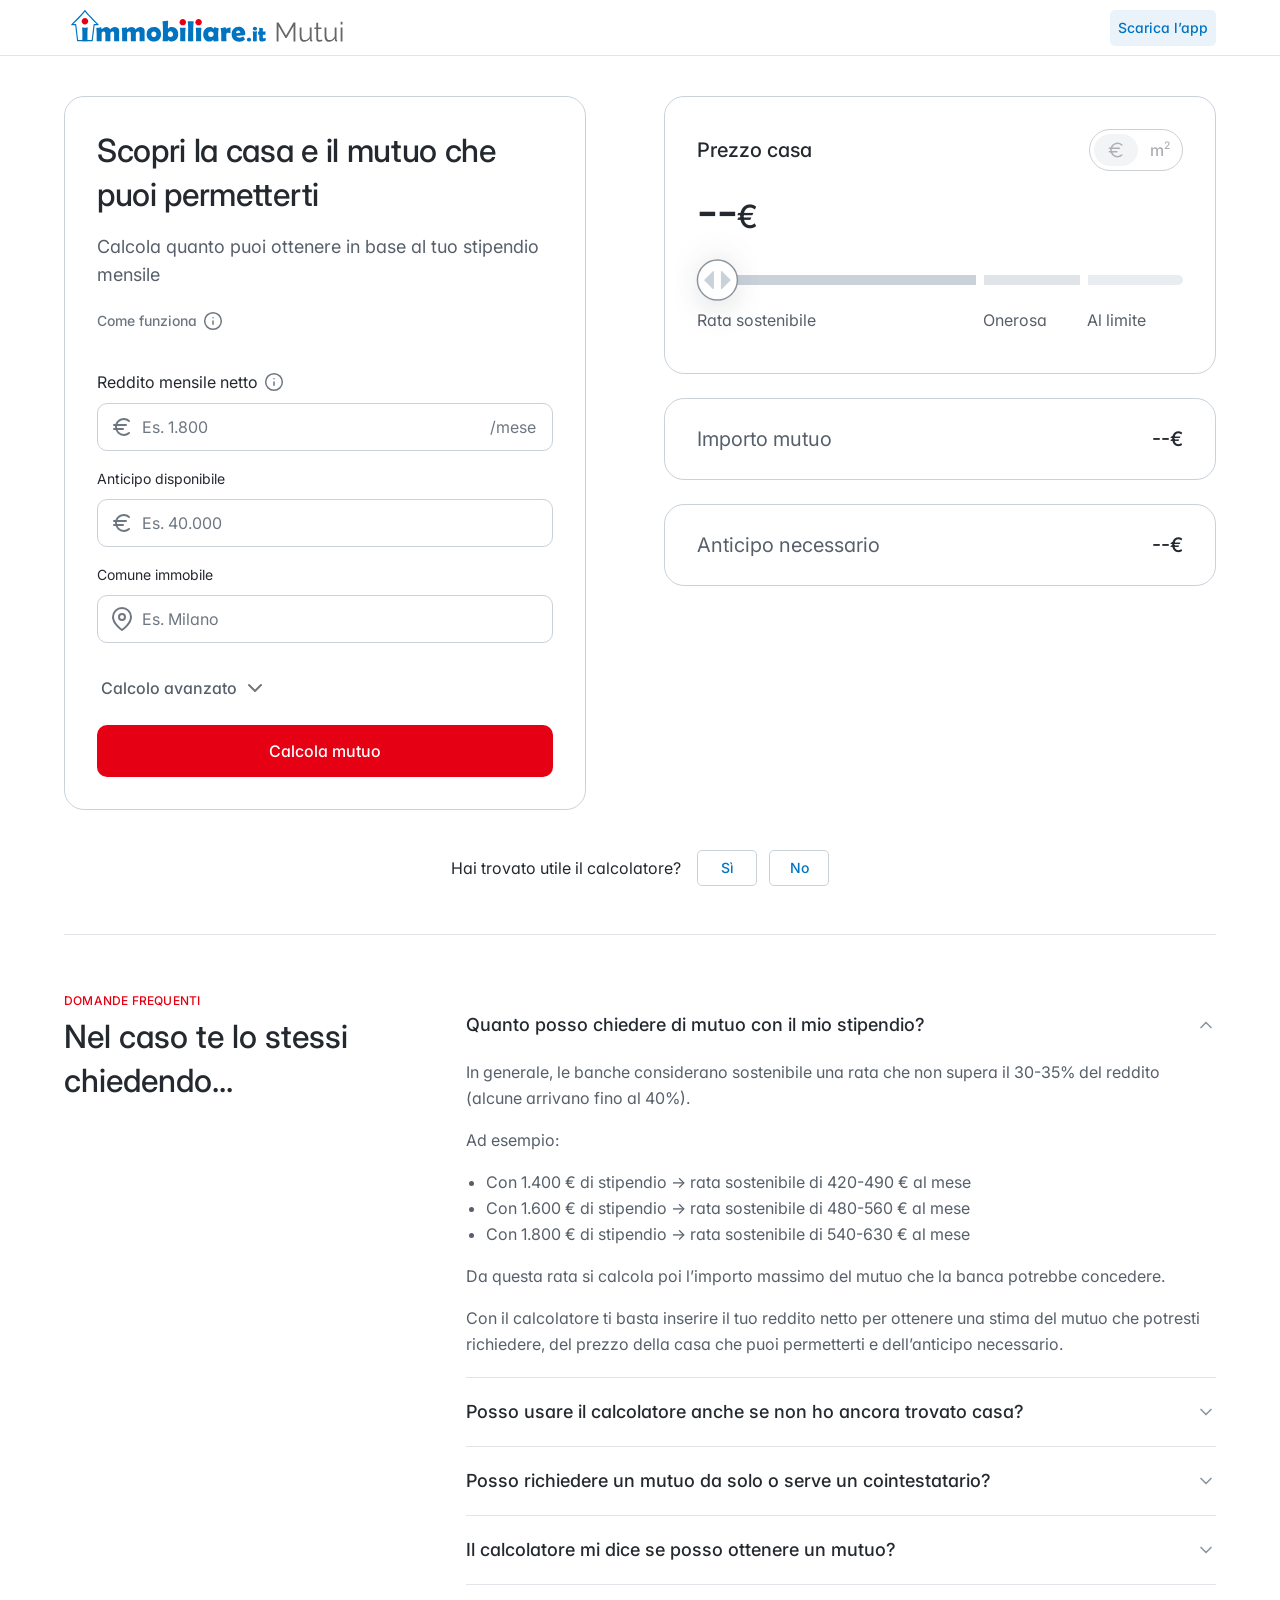
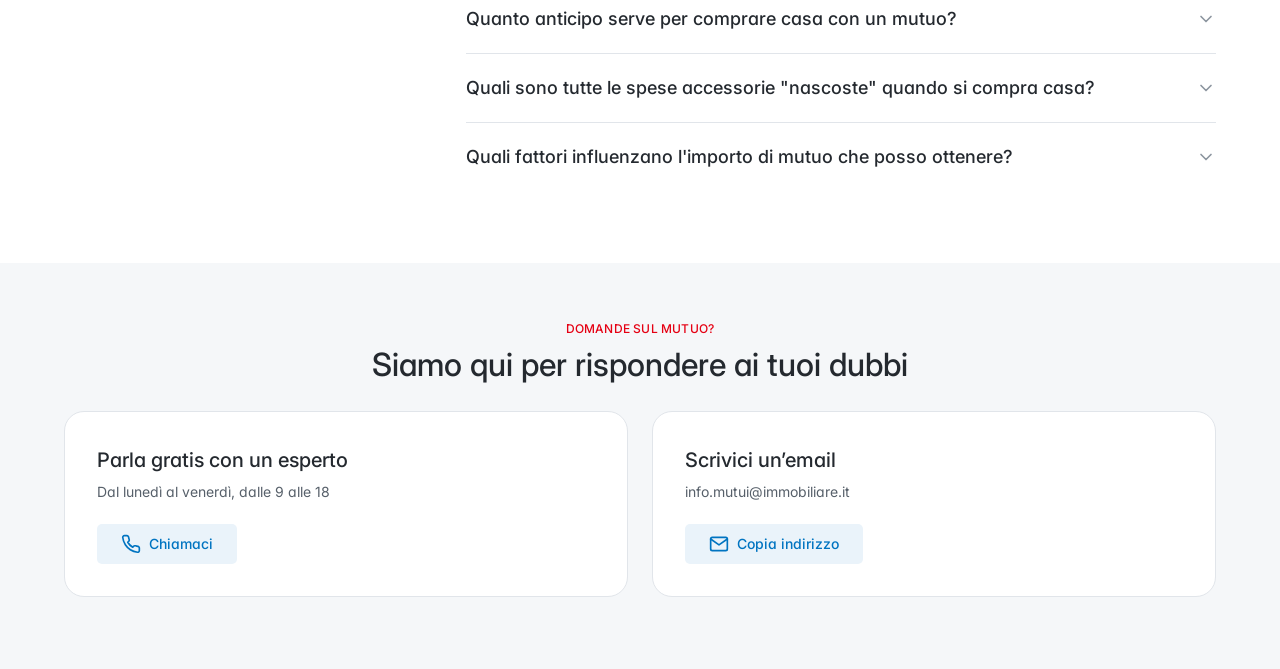
==== commit 1a6eaa1c: "Add files via upload" ====
--- a/index.html
+++ b/index.html
@@ -79,7 +79,6 @@
               <div class="field">
                 <div class="label lg" id="durLbl">Durata mutuo (anni)</div>
                 <div class="seg" id="durata" role="radiogroup" aria-labelledby="durLbl">
-                  <span class="thumb"></span>
                   <button type="button" role="radio" data-v="10">10</button><button type="button" role="radio" data-v="15">15</button>
                   <button type="button" role="radio" data-v="20">20</button><button type="button" role="radio" data-v="25">25</button>
                   <button type="button" role="radio" data-v="30">30</button><button type="button" role="radio" data-v="35">35</button>
@@ -127,9 +126,8 @@
               <span class="t"><span id="pcLabel">Prezzo casa</span><span class="fire" aria-hidden="true">🔥</span>
                 <button type="button" class="info-btn" data-info="mq" aria-label="Info metri quadri"><svg aria-hidden="true" focusable="false" width="20" height="20" viewBox="0 0 20 20" fill="none" xmlns="http://www.w3.org/2000/svg"><path d="M10.0001 18.3327C14.6025 18.3327 18.3334 14.6017 18.3334 9.99935C18.3334 5.39698 14.6025 1.66602 10.0001 1.66602C5.39771 1.66602 1.66675 5.39698 1.66675 9.99935C1.66675 14.6017 5.39771 18.3327 10.0001 18.3327Z" stroke="#6E7781" stroke-width="1.5" stroke-linecap="round" stroke-linejoin="round"/><path d="M10 13.3333V10" stroke="#6E7781" stroke-width="1.5" stroke-linecap="round" stroke-linejoin="round"/><path d="M10 6.66602H10.0083" stroke="#6E7781" stroke-width="1.5" stroke-linecap="round" stroke-linejoin="round"/></svg></button></span>
               <div class="unit-sw disabled" id="unitSw" role="radiogroup" aria-label="Unità di misura">
-                <span class="thumb"></span>
                 <button type="button" role="radio" aria-checked="true" data-u="eur" aria-label="Euro"><svg aria-hidden="true" focusable="false" width="20" height="20" viewBox="0 0 20 20" fill="none" xmlns="http://www.w3.org/2000/svg"><path d="M3.33337 8.33401H13.3334M3.33337 11.6673H10.8334M15.8334 5.00068C14.6476 3.92371 13.1019 3.32921 11.5 3.33401C10.6355 3.34489 9.78154 3.52596 8.98697 3.86689C8.1924 4.20782 7.47277 4.70193 6.86917 5.321C6.26558 5.94007 5.78984 6.67198 5.46913 7.47492C5.14843 8.27787 4.98903 9.13613 5.00004 10.0007C5.00004 13.6673 7.91671 16.6673 11.5 16.6673C13.1667 16.6673 14.6667 16.0007 15.8334 15.0007" stroke="currentColor" stroke-width="1.5" stroke-linecap="round" stroke-linejoin="round"/></svg></button>
-                <button type="button" role="radio" aria-checked="false" data-u="mq" aria-label="Metri quadri">m²</button>
+                <button type="button" role="radio" aria-checked="false" data-u="mq" aria-label="Metri quadri"><span class="m2">m<sup>2</sup></span></button>
               </div>
             </div>
             <div class="big empty tnum" id="bigVal"><span class="num">--</span><span class="unit">€</span></div>
@@ -142,7 +140,7 @@
                 <svg aria-hidden="true" focusable="false" class="ptr" width="95" height="115" viewBox="0 0 95 115" fill="none" xmlns="http://www.w3.org/2000/svg"><g filter="url(#ptrShadow)"><circle cx="47.4166" cy="54.084" r="20" fill="white"/><circle cx="47.4166" cy="54.084" r="20" stroke="#8C959F" stroke-width="1.5"/></g><path d="M43.9166 45.5929C43.9166 45.0361 43.2434 44.7572 42.8497 45.1509L34.3586 53.642C34.1145 53.8861 34.1145 54.2818 34.3586 54.5259L42.8497 63.017C43.2434 63.4108 43.9166 63.1319 43.9166 62.5751V45.5929Z" fill="#C9D1D9"/><path d="M50.9166 45.5929C50.9166 45.0361 51.5898 44.7572 51.9836 45.1509L60.4747 53.642C60.7188 53.8861 60.7188 54.2818 60.4747 54.5259L51.9836 63.017C51.5898 63.4108 50.9166 63.1319 50.9166 62.5751V45.5929Z" fill="#C9D1D9"/><defs><filter id="ptrShadow" x="-4.19617e-05" y="0.000649452" width="94.8333" height="114.833" filterUnits="userSpaceOnUse" color-interpolation-filters="sRGB"><feFlood flood-opacity="0" result="BackgroundImageFix"/><feColorMatrix in="SourceAlpha" type="matrix" values="0 0 0 0 0 0 0 0 0 0 0 0 0 0 0 0 0 0 127 0" result="hardAlpha"/><feOffset dy="13.3333"/><feGaussianBlur stdDeviation="13.3333"/><feColorMatrix type="matrix" values="0 0 0 0 0.141176 0 0 0 0 0.160784 0 0 0 0 0.184314 0 0 0 0.08 0"/><feBlend mode="normal" in2="BackgroundImageFix" result="effect1_dropShadow"/><feColorMatrix in="SourceAlpha" type="matrix" values="0 0 0 0 0 0 0 0 0 0 0 0 0 0 0 0 0 0 127 0" result="hardAlpha"/><feOffset dy="-6.66667"/><feGaussianBlur stdDeviation="13.3333"/><feColorMatrix type="matrix" values="0 0 0 0 0.141176 0 0 0 0 0.160784 0 0 0 0 0.184314 0 0 0 0.06 0"/><feBlend mode="normal" in2="effect1_dropShadow" result="effect2_dropShadow"/><feBlend mode="normal" in="SourceGraphic" in2="effect2_dropShadow" result="shape"/></filter></defs></svg>
               </div>
             </div>
-            <div class="rrr-labels" id="rrrLabels"><span data-z="1">Rata sostenibile</span><span data-z="2">Onerosa</span><span data-z="3">Al limite</span></div>
+            <div class="rrr-labels" id="rrrLabels"><span>Rata sostenibile</span><span>Onerosa</span><span>Al limite</span></div>
           </div>
         </div>
       </div>
@@ -150,7 +148,7 @@
       <!-- Importo mutuo -->
       <div class="card acc disabled" id="mutuoCard">
         <button type="button" class="acc-head" aria-expanded="false" aria-controls="mutuoBody" disabled>
-          <span class="l">Importo mutuo</span><span class="r"><span class="tnum" id="mutuoVal">--€</span><svg aria-hidden="true" focusable="false" class="chev" width="20" height="20" viewBox="0 0 20 20" fill="none" xmlns="http://www.w3.org/2000/svg"><path d="M15 7.5L10 12.5L5 7.5" stroke="#6E7781" stroke-width="1.5" stroke-linecap="round" stroke-linejoin="round"/></svg></span>
+          <span class="l">Importo mutuo</span><span class="r"><span class="tnum dash" id="mutuoVal">--€</span><svg aria-hidden="true" focusable="false" class="chev" width="20" height="20" viewBox="0 0 20 20" fill="none" xmlns="http://www.w3.org/2000/svg"><path d="M15 7.5L10 12.5L5 7.5" stroke="#6E7781" stroke-width="1.5" stroke-linecap="round" stroke-linejoin="round"/></svg></span>
         </button>
         <div class="collapse acc-body" id="mutuoBody"><div class="inner"><div class="content">
           <div class="kv"><span class="k">Percentuale di mutuo <button type="button" class="info-btn" data-info="ltv" aria-label="Info percentuale di mutuo"><svg aria-hidden="true" focusable="false" width="20" height="20" viewBox="0 0 20 20" fill="none" xmlns="http://www.w3.org/2000/svg"><path d="M10.0001 18.3327C14.6025 18.3327 18.3334 14.6017 18.3334 9.99935C18.3334 5.39698 14.6025 1.66602 10.0001 1.66602C5.39771 1.66602 1.66675 5.39698 1.66675 9.99935C1.66675 14.6017 5.39771 18.3327 10.0001 18.3327Z" stroke="#6E7781" stroke-width="1.5" stroke-linecap="round" stroke-linejoin="round"/><path d="M10 13.3333V10" stroke="#6E7781" stroke-width="1.5" stroke-linecap="round" stroke-linejoin="round"/><path d="M10 6.66602H10.0083" stroke="#6E7781" stroke-width="1.5" stroke-linecap="round" stroke-linejoin="round"/></svg></button></span><span class="chip tnum" id="ltvChip">80%</span></div>
@@ -165,7 +163,7 @@
       <!-- Anticipo -->
       <div class="card acc disabled" id="antCard">
         <button type="button" class="acc-head" aria-expanded="false" aria-controls="antBody" disabled>
-          <span class="l">Anticipo necessario</span><span class="r"><svg aria-hidden="true" focusable="false" class="warn-ic" width="20" height="20" viewBox="0 0 20 20" fill="none" xmlns="http://www.w3.org/2000/svg"><path d="M8.5749 3.21635L1.51656 14.9997C1.37104 15.2517 1.29403 15.5374 1.29322 15.8284C1.2924 16.1195 1.3678 16.4056 1.51192 16.6585C1.65603 16.9113 1.86383 17.122 2.11465 17.2696C2.36547 17.4171 2.65056 17.4965 2.94156 17.4997H17.0582C17.3492 17.4965 17.6343 17.4171 17.8851 17.2696C18.136 17.122 18.3438 16.9113 18.4879 16.6585C18.632 16.4056 18.7074 16.1195 18.7066 15.8284C18.7058 15.5374 18.6288 15.2517 18.4832 14.9997L11.4249 3.21635C11.2763 2.97144 11.0672 2.76895 10.8176 2.62842C10.568 2.48789 10.2863 2.41406 9.9999 2.41406C9.71345 2.41406 9.43184 2.48789 9.18223 2.62842C8.93263 2.76895 8.72345 2.97144 8.5749 3.21635V3.21635Z" stroke="#CF0043" stroke-width="1.5" stroke-linecap="round" stroke-linejoin="round"/><path d="M10 7.5V10.8333" stroke="#CF0043" stroke-width="1.5" stroke-linecap="round" stroke-linejoin="round"/><path d="M10 14.168H10.0083" stroke="#CF0043" stroke-width="1.5" stroke-linecap="round" stroke-linejoin="round"/></svg><span class="tnum" id="antVal">--€</span><svg aria-hidden="true" focusable="false" class="chev" width="20" height="20" viewBox="0 0 20 20" fill="none" xmlns="http://www.w3.org/2000/svg"><path d="M15 7.5L10 12.5L5 7.5" stroke="#6E7781" stroke-width="1.5" stroke-linecap="round" stroke-linejoin="round"/></svg></span>
+          <span class="l">Anticipo necessario</span><span class="r"><svg aria-hidden="true" focusable="false" class="warn-ic" width="20" height="20" viewBox="0 0 20 20" fill="none" xmlns="http://www.w3.org/2000/svg"><path d="M8.5749 3.21635L1.51656 14.9997C1.37104 15.2517 1.29403 15.5374 1.29322 15.8284C1.2924 16.1195 1.3678 16.4056 1.51192 16.6585C1.65603 16.9113 1.86383 17.122 2.11465 17.2696C2.36547 17.4171 2.65056 17.4965 2.94156 17.4997H17.0582C17.3492 17.4965 17.6343 17.4171 17.8851 17.2696C18.136 17.122 18.3438 16.9113 18.4879 16.6585C18.632 16.4056 18.7074 16.1195 18.7066 15.8284C18.7058 15.5374 18.6288 15.2517 18.4832 14.9997L11.4249 3.21635C11.2763 2.97144 11.0672 2.76895 10.8176 2.62842C10.568 2.48789 10.2863 2.41406 9.9999 2.41406C9.71345 2.41406 9.43184 2.48789 9.18223 2.62842C8.93263 2.76895 8.72345 2.97144 8.5749 3.21635V3.21635Z" stroke="#CF0043" stroke-width="1.5" stroke-linecap="round" stroke-linejoin="round"/><path d="M10 7.5V10.8333" stroke="#CF0043" stroke-width="1.5" stroke-linecap="round" stroke-linejoin="round"/><path d="M10 14.168H10.0083" stroke="#CF0043" stroke-width="1.5" stroke-linecap="round" stroke-linejoin="round"/></svg><span class="tnum dash" id="antVal">--€</span><svg aria-hidden="true" focusable="false" class="chev" width="20" height="20" viewBox="0 0 20 20" fill="none" xmlns="http://www.w3.org/2000/svg"><path d="M15 7.5L10 12.5L5 7.5" stroke="#6E7781" stroke-width="1.5" stroke-linecap="round" stroke-linejoin="round"/></svg></span>
         </button>
         <div class="collapse acc-body" id="antBody"><div class="inner"><div class="content">
           <div class="abar" id="abar"><i class="s"></i><i class="c"></i></div>
--- a/style.css
+++ b/style.css
@@ -60,7 +60,7 @@
 .info-btn{display:inline-grid;place-items:center;width:20px;height:20px;border-radius:50%;color:var(--c-low);transition:color .2s,transform .2s var(--ease-spring)}
 .info-btn:hover{transform:scale(1.1)}
 .info-btn svg{width:20px;height:20px}
-.control{position:relative;display:flex;align-items:center;gap:8px;height:48px;padding:0 12px;border:1px solid var(--border);border-radius:var(--r-field);
+.control{position:relative;display:flex;align-items:center;gap:8px;height:48px;padding:0 16px 0 12px;border:1px solid var(--border);border-radius:var(--r-field);
   background:#fff;transition:border-color .18s,box-shadow .18s,background .18s}
 .control:hover{border-color:#aab4bf}
 .control:focus-within{border-color:var(--c-high);box-shadow:0 0 0 3px rgba(36,41,47,.06)}
@@ -68,10 +68,11 @@
 .control input{flex:1;min-width:0;border:0;outline:0;background:transparent;font-size:16px;line-height:26px;height:100%;padding:0;color:var(--c-high)}
 .control input::placeholder{color:var(--c-low)}
 .suffix{color:var(--c-low);font-size:16px;white-space:nowrap}
-.clear{width:24px;height:24px;display:grid;place-items:center;flex:none;border-radius:50%;opacity:0;transform:scale(.6);pointer-events:none;
-  transition:opacity .18s,transform .22s var(--ease-spring)}
+.clear{width:24px;height:24px;display:none;place-items:center;flex:none;border-radius:50%}
 .clear svg{width:24px;height:24px}
-.control.filled .clear{opacity:1;transform:none;pointer-events:auto}
+.control.filled .clear{display:grid;animation:popIn .2s var(--ease-out)}
+@keyframes popIn{from{opacity:0;transform:scale(.6)}to{opacity:1;transform:none}}
+.suffix{margin-left:auto}
 .field.error .control{border-color:var(--error)}
 .field.error .control:focus-within{box-shadow:0 0 0 3px rgba(207,0,67,.08)}
 .err{font-size:14px;line-height:20px;color:var(--error);display:grid;grid-template-rows:0fr;transition:grid-template-rows .22s var(--ease-out),opacity .22s;opacity:0;margin-top:-8px}
@@ -103,11 +104,9 @@
 .collapse.open .adv{opacity:1;transform:none}
 .adv-gap{height:24px}
 .seg{position:relative;display:flex;gap:4px;height:48px}
-.seg button{flex:1;min-width:0;border:1px solid var(--border);border-radius:var(--r-field);background:#fff;font-size:16px;font-weight:500;color:var(--c-med);
-  position:relative;z-index:1;transition:color .25s,border-color .25s,background .2s}
+.seg button{flex:1;min-width:0;border:1px solid var(--border);border-radius:var(--r-field);background:#fff;font-size:16px;font-weight:500;color:var(--c-med)}
 .seg button:hover{background:var(--alt)}
-.seg button[aria-checked="true"]{color:#fff;border-color:transparent;background:transparent}
-.seg .thumb{position:absolute;top:0;bottom:0;left:0;border-radius:var(--r-field);background:var(--primary);z-index:0;transition:transform .38s var(--ease-out),width .38s var(--ease-out)}
+.seg button[aria-checked="true"],.seg button[aria-checked="true"]:hover{color:#fff;border-color:var(--primary);background:var(--primary)}
 .green-row{display:flex;align-items:center;gap:8px;padding:0 4px;font-size:14px;line-height:24px;font-weight:500}
 .green-row label{cursor:pointer;display:flex;align-items:center;gap:8px}
 
@@ -157,7 +156,7 @@
   transform:scale(.4) rotate(-20deg);opacity:0;transition:transform .6s var(--ease-spring) .25s,opacity .3s .25s}
 .has-result .mascot{transform:none;opacity:1}
 .mascot-in{position:relative;width:90.91%;height:90.91%;border-radius:50%;overflow:hidden}
-.mascot-in img{position:absolute;left:-40.1%;top:-34.7%;width:181.9%;height:auto;max-width:none;display:block}
+.mascot-in img{position:absolute;left:-38.44%;top:-26.7%;width:182.5%;height:auto;max-width:none;display:block}
 .price-card{position:relative;z-index:1;padding:20px;display:flex;flex-direction:column;gap:24px;transition:margin-top .5s var(--ease-out)}
 .has-result .price-card{margin-top:-44px}
 .pc-head{display:flex;flex-direction:column;gap:8px}
@@ -167,39 +166,39 @@
 .is-mq .pc-title .t .info-btn{display:inline-grid}
 .fire{display:inline-block;transform:scale(0);transition:transform .45s var(--ease-spring);margin-left:2px}
 .used-all .fire{transform:scale(1)}
-.unit-sw{position:relative;display:flex;gap:4px;padding:4px;border:1px solid var(--border);border-radius:100px;background:#fff}
-.unit-sw button{position:relative;z-index:1;height:28px;min-width:36px;padding:0 10px;border-radius:100px;display:grid;place-items:center;color:var(--c-low);
-  font-size:16px;font-weight:500;line-height:10px;transition:color .25s}
-.unit-sw button svg{width:20px;height:20px}
-.unit-sw button[aria-checked="true"]{color:#fff}
-.unit-sw button sup{font-size:10px;line-height:0}
-.unit-sw .thumb{position:absolute;top:2px;bottom:2px;left:0;border-radius:100px;background:var(--primary);transition:transform .35s var(--ease-out),width .35s var(--ease-out)}
-.unit-sw.disabled{pointer-events:none}
-.unit-sw.disabled .thumb{background:var(--border-static)}
+.unit-sw{display:flex;align-items:center;gap:4px;padding:4px;border:1px solid var(--border);border-radius:100px;background:#fff;overflow:hidden}
+.unit-sw button{height:28px;width:36px;padding:0;border-radius:100px;display:flex;align-items:center;justify-content:center;color:var(--c-low);background:transparent;
+  font-size:16px;font-weight:500;line-height:10px;transition:background-color .15s,color .15s}
+.unit-sw button[aria-checked="true"]{height:32px;width:44px;background:var(--primary);color:#fff}
+.unit-sw button svg{width:20px;height:20px;flex:none}
+.unit-sw .m2{display:inline-flex;align-items:flex-start;line-height:10px;white-space:nowrap}
+.unit-sw .m2 sup{font-size:.645em;line-height:10px;vertical-align:0;position:relative;top:-.45em}
+.unit-sw.disabled{pointer-events:none;border-color:#cecfd3}
 .unit-sw.disabled button{color:var(--c-dis)}
+.unit-sw.disabled button[aria-checked="true"]{background:#f3f4f6;color:var(--c-dis)}
 .big{display:flex;align-items:baseline;font-weight:500;color:var(--c-high);white-space:nowrap;min-height:48px}
 .big .num{font-size:36px;line-height:48px;letter-spacing:-.54px}
 .big .unit{font-size:28px;line-height:40px}
 .big .unit sup{font-size:.55em;line-height:0;vertical-align:.7em}
-.big.empty .num,.big.empty .unit{color:var(--c-high)}
+.big.empty,.tnum.dash{font-variant-numeric:normal}
 .big.s1 .num{font-size:30px}.big.s2 .num{font-size:26px}
 .big .num.bump{animation:bump .35s var(--ease-out)}
 @keyframes bump{40%{transform:translateY(-2px)}}
 
 /* RRR slider */
-.rrr{position:relative;padding-top:0;user-select:none;-webkit-user-select:none;touch-action:pan-y}
-.rrr-track{position:relative;height:8px;cursor:pointer}
-.rrr-track .seg-z{position:absolute;top:0;height:8px;transition:background .3s,opacity .3s}
-.z1{left:0;border-radius:100px 0 0 100px;background:var(--success)}
-.z2{background:var(--warning)}
-.z3{border-radius:0 100px 100px 0;background:var(--error)}
-.rrr.disabled .seg-z{background:var(--border-static)}
+.rrr{position:relative;user-select:none;-webkit-user-select:none;touch-action:pan-y}
+.rrr-track{position:relative;display:flex;gap:8px;height:8px;cursor:pointer}
+.rrr-track .seg-z{height:100%;flex:1 1 0;min-width:0}
+.rrr-track .z1{flex:0 0 52.8%;border-radius:100px 0 0 100px;background:var(--success)}
+.rrr-track .z2{background:var(--warning)}
+.rrr-track .z3{border-radius:0 100px 100px 0;background:var(--error)}
 .rrr.disabled{pointer-events:none}
-.rrr-labels{position:relative;height:20px;margin-top:16px;font-size:12px;line-height:20px;color:var(--c-med)}
-.rrr-labels span{position:absolute;top:0;white-space:nowrap;transition:color .25s,font-weight .25s}
-.rrr-labels span.on{color:var(--c-high)}
-.rrr.disabled .rrr-labels span{color:var(--c-dis)}
-.thumb-rrr{position:absolute;top:50%;left:0;width:40px;height:40px;margin:-20px 0 0 -20px;border-radius:50%;cursor:grab;touch-action:none;
+.rrr.disabled .z1{background:#c9d1d9}.rrr.disabled .z2{background:#e1e5ea}.rrr.disabled .z3{background:#e9edf1}
+.rrr-labels{display:flex;gap:8px;margin-top:23px;font-size:12px;line-height:20px;color:var(--c-med);font-weight:400}
+.rrr-labels span{flex:1 1 0;min-width:0;white-space:nowrap}
+.rrr-labels span:first-child{flex:0 0 52.8%}
+.rrr-labels span + span{margin-left:-1px}
+.thumb-rrr{position:absolute;top:50%;left:20px;width:40px;height:40px;margin:-20px 0 0 -20px;border-radius:50%;cursor:grab;touch-action:none;z-index:1;
   transition:transform .25s var(--ease-spring)}
 .thumb-rrr::before{content:"";position:absolute;inset:0;border-radius:50%;box-shadow:0 0 0 0 rgba(0,116,193,0);transition:box-shadow .25s}
 .thumb-rrr .ptr{position:absolute;left:-27.4166px;top:-34.084px;width:95px;height:115px;max-width:none;pointer-events:none}
@@ -213,7 +212,9 @@
   font-weight:500;padding:3px 8px;border-radius:6px;white-space:nowrap;opacity:0;pointer-events:none;transition:opacity .18s,transform .25s var(--ease-spring)}
 .rrr-tip::after{content:"";position:absolute;top:100%;left:50%;margin-left:-5px;border:5px solid transparent;border-top-color:var(--c-high)}
 .rrr.dragging .rrr-tip,.thumb-rrr:focus-visible .rrr-tip{opacity:1;transform:translate(-50%,0) scale(1)}
-.thumb-rrr.snap{animation:snap .28s var(--ease-out)}
+.rrr-tip.edge-l{left:0;transform:translate(0,6px) scale(.9)}.rrr-tip.edge-l::after{left:20px}
+.rrr-tip.edge-r{left:auto;right:0;transform:translate(0,6px) scale(.9)}.rrr-tip.edge-r::after{left:auto;right:15px}
+.rrr.dragging .rrr-tip.edge-l,.rrr.dragging .rrr-tip.edge-r,.thumb-rrr:focus-visible .rrr-tip.edge-l,.thumb-rrr:focus-visible .rrr-tip.edge-r{transform:none}
 @keyframes snap{50%{transform:scale(1.2)}}
 
 /* accordion cards */
@@ -355,16 +356,26 @@
 .sheet-body p + p,.sheet-body p + ul,.sheet-body ul + p{margin-top:16px}
 .sheet-body ul{margin:4px 0 0;padding-left:22px}
 /* share */
-.share-body{text-align:center;display:flex;flex-direction:column;gap:16px;align-items:stretch}
-.share-body .sub{color:var(--c-med)}
-.urlbox{display:flex;align-items:center;height:48px;border:1px solid var(--border);border-radius:var(--r-field);padding:0 12px;overflow:hidden}
-.urlbox input{border:0;outline:0;width:100%;font-size:15px;background:transparent;color:var(--c-high)}
-.share-acts{display:flex;justify-content:center;gap:28px;margin-top:4px}
-.share-acts button,.share-acts a{display:flex;flex-direction:column;align-items:center;gap:8px;text-decoration:none;color:var(--primary);font-size:14px;line-height:20px;font-weight:500;min-width:72px}
-.share-acts .ic{width:48px;height:48px;border-radius:50%;background:var(--primary-low);display:grid;place-items:center;transition:transform .25s var(--ease-spring),background .2s}
+.overlay.center{align-items:center;padding:16px}
+.sheet.share{width:354px;max-width:100%;border-radius:20px;padding:32px;position:relative;transform:translateY(16px) scale(.96);opacity:0;
+  transition:transform .35s var(--ease-out),opacity .25s}
+.overlay.open .sheet.share{transform:none;opacity:1}
+.sheet.share .grab,.sheet.share .sheet-head{display:none}
+.sheet.share .sheet-body{padding:0;overflow:visible}
+.share-x{position:absolute;top:16px;right:16px;width:24px;height:24px;display:grid;place-items:center;border-radius:50%;transition:transform .3s var(--ease-out)}
+.share-x:hover{transform:rotate(90deg)}
+.share-body{display:flex;flex-direction:column;align-items:center;gap:32px}
+.share-content{display:flex;flex-direction:column;align-items:center;gap:24px;width:100%}
+.share-copy{display:flex;flex-direction:column;gap:4px;padding:0 32px;text-align:center;width:100%}
+.share-copy h2{margin:0;font-size:20px;line-height:32px;font-weight:500;color:var(--c-high)}
+.share-copy p{font-size:16px;line-height:26px;color:var(--c-low)}
+.urlbox{display:flex;align-items:center;gap:8px;width:100%;height:48px;border:1px solid var(--border);border-radius:var(--r-field);padding:0 12px;overflow:hidden;background:#fff}
+.urlbox input{border:0;outline:0;width:100%;font-size:16px;line-height:26px;background:transparent;color:var(--c-high);padding:0}
+.share-acts{display:flex;justify-content:space-between;align-items:flex-start;width:290px;max-width:100%}
+.share-acts button,.share-acts a{display:flex;flex-direction:column;align-items:center;gap:8px;text-decoration:none;color:var(--primary);font-size:16px;line-height:26px;font-weight:500;white-space:nowrap}
+.share-acts .ic{width:64px;height:64px;border-radius:100px;background:var(--primary-low);display:grid;place-items:center;transition:transform .25s var(--ease-spring),background .2s}
 .share-acts .ic svg{width:24px;height:24px}
 .share-acts button:hover .ic,.share-acts a:hover .ic{transform:translateY(-2px);background:#d8e9f6}
-.share-acts .done .ic{background:var(--success-low);color:var(--success)}
 
 /* toast */
 .toast{position:fixed;left:50%;bottom:24px;z-index:120;transform:translate(-50%,20px);opacity:0;background:var(--c-high);color:#fff;padding:10px 16px;border-radius:10px;
@@ -388,13 +399,14 @@
   .mascot{order:1;width:56px;height:56px}
   .price-card{padding:32px 32px 40px;gap:32px}
   .pc-title .t{font-size:20px;line-height:32px}
-  .unit-sw button{height:32px;min-width:44px;font-size:18px}
+  .has-result .unit-sw button{font-size:18px}
   .big{min-height:64px}
   .big .num{font-size:48px;line-height:64px;letter-spacing:-.96px}
   .big .unit{font-size:32px;line-height:44px;letter-spacing:-.32px}
   .big.s1 .num{font-size:40px}.big.s2 .num{font-size:34px}
-  .rrr-track,.rrr-track .seg-z{height:10px}
-  .rrr-labels{font-size:16px;line-height:26px;height:26px}
+  .rrr-track{height:10px}
+  .rrr-track .z1,.rrr-labels span:first-child{flex-basis:57.44%}
+  .rrr-labels{font-size:16px;line-height:26px;margin-top:22px}
   .acc{padding:24px 32px}
   #mutuoCard.open{padding-bottom:32px}
   .acc-head{font-size:20px;line-height:32px}
@@ -431,7 +443,6 @@
   .grab{display:none}
   .sheet-head{padding:20px 24px}
   .sheet-body{padding:20px 24px 28px}
-  .sheet.share{max-width:400px}
 }
 
 /* =================== DESKTOP ≥1024 =================== */
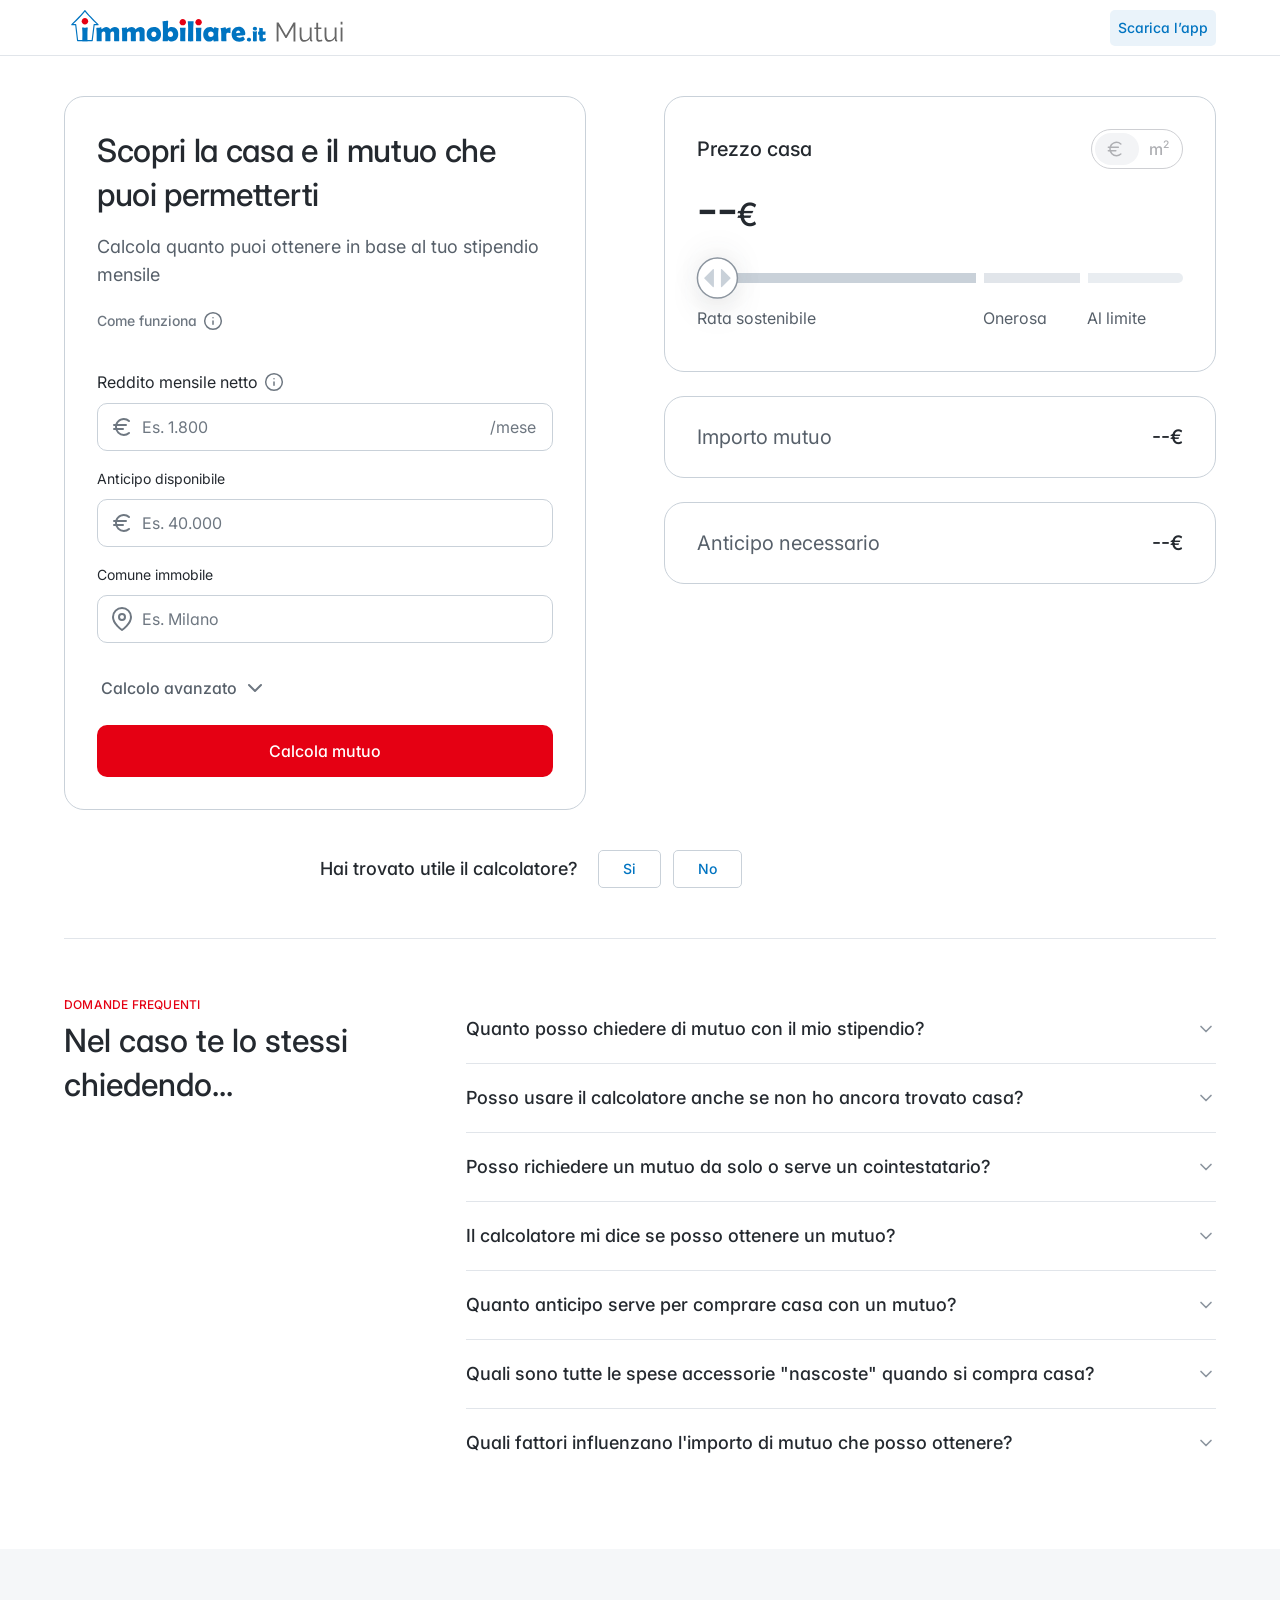
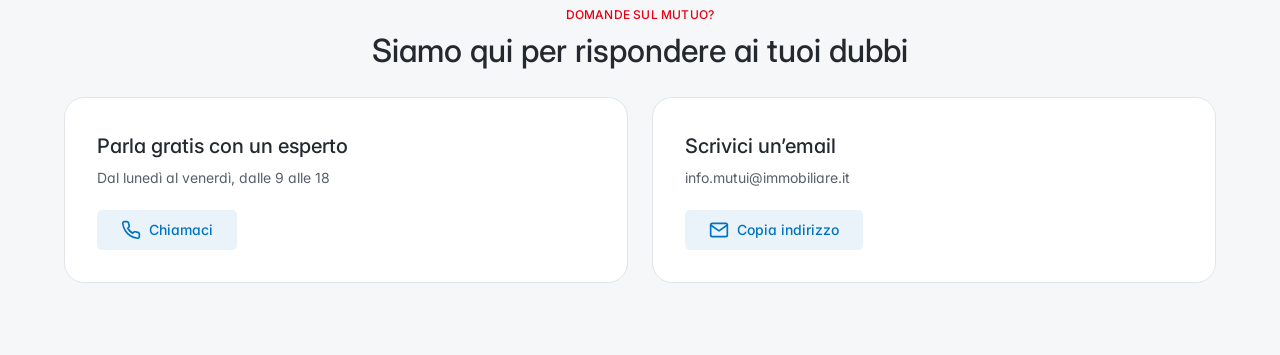
==== commit 220b3591: "Add files via upload" ====
--- a/index.html
+++ b/index.html
@@ -125,7 +125,7 @@
             <div class="pc-title">
               <span class="t"><span id="pcLabel">Prezzo casa</span><span class="fire" aria-hidden="true">🔥</span>
                 <button type="button" class="info-btn" data-info="mq" aria-label="Info metri quadri"><svg aria-hidden="true" focusable="false" width="20" height="20" viewBox="0 0 20 20" fill="none" xmlns="http://www.w3.org/2000/svg"><path d="M10.0001 18.3327C14.6025 18.3327 18.3334 14.6017 18.3334 9.99935C18.3334 5.39698 14.6025 1.66602 10.0001 1.66602C5.39771 1.66602 1.66675 5.39698 1.66675 9.99935C1.66675 14.6017 5.39771 18.3327 10.0001 18.3327Z" stroke="#6E7781" stroke-width="1.5" stroke-linecap="round" stroke-linejoin="round"/><path d="M10 13.3333V10" stroke="#6E7781" stroke-width="1.5" stroke-linecap="round" stroke-linejoin="round"/><path d="M10 6.66602H10.0083" stroke="#6E7781" stroke-width="1.5" stroke-linecap="round" stroke-linejoin="round"/></svg></button></span>
-              <div class="unit-sw disabled" id="unitSw" role="radiogroup" aria-label="Unità di misura">
+              <div class="unit-sw disabled" id="unitSw" role="radiogroup" aria-label="Unità di misura"><span class="ind" aria-hidden="true"></span>
                 <button type="button" role="radio" aria-checked="true" data-u="eur" aria-label="Euro"><svg aria-hidden="true" focusable="false" width="20" height="20" viewBox="0 0 20 20" fill="none" xmlns="http://www.w3.org/2000/svg"><path d="M3.33337 8.33401H13.3334M3.33337 11.6673H10.8334M15.8334 5.00068C14.6476 3.92371 13.1019 3.32921 11.5 3.33401C10.6355 3.34489 9.78154 3.52596 8.98697 3.86689C8.1924 4.20782 7.47277 4.70193 6.86917 5.321C6.26558 5.94007 5.78984 6.67198 5.46913 7.47492C5.14843 8.27787 4.98903 9.13613 5.00004 10.0007C5.00004 13.6673 7.91671 16.6673 11.5 16.6673C13.1667 16.6673 14.6667 16.0007 15.8334 15.0007" stroke="currentColor" stroke-width="1.5" stroke-linecap="round" stroke-linejoin="round"/></svg></button>
                 <button type="button" role="radio" aria-checked="false" data-u="mq" aria-label="Metri quadri"><span class="m2">m<sup>2</sup></span></button>
               </div>
@@ -151,7 +151,7 @@
           <span class="l">Importo mutuo</span><span class="r"><span class="tnum dash" id="mutuoVal">--€</span><svg aria-hidden="true" focusable="false" class="chev" width="20" height="20" viewBox="0 0 20 20" fill="none" xmlns="http://www.w3.org/2000/svg"><path d="M15 7.5L10 12.5L5 7.5" stroke="#6E7781" stroke-width="1.5" stroke-linecap="round" stroke-linejoin="round"/></svg></span>
         </button>
         <div class="collapse acc-body" id="mutuoBody"><div class="inner"><div class="content">
-          <div class="kv"><span class="k">Percentuale di mutuo <button type="button" class="info-btn" data-info="ltv" aria-label="Info percentuale di mutuo"><svg aria-hidden="true" focusable="false" width="20" height="20" viewBox="0 0 20 20" fill="none" xmlns="http://www.w3.org/2000/svg"><path d="M10.0001 18.3327C14.6025 18.3327 18.3334 14.6017 18.3334 9.99935C18.3334 5.39698 14.6025 1.66602 10.0001 1.66602C5.39771 1.66602 1.66675 5.39698 1.66675 9.99935C1.66675 14.6017 5.39771 18.3327 10.0001 18.3327Z" stroke="#6E7781" stroke-width="1.5" stroke-linecap="round" stroke-linejoin="round"/><path d="M10 13.3333V10" stroke="#6E7781" stroke-width="1.5" stroke-linecap="round" stroke-linejoin="round"/><path d="M10 6.66602H10.0083" stroke="#6E7781" stroke-width="1.5" stroke-linecap="round" stroke-linejoin="round"/></svg></button></span><span class="chip tnum" id="ltvChip">80%</span></div>
+          <div class="kv"><span class="k"><span class="lbl-m">Percentuale di mutuo</span><span class="lbl-d">Percentuale mutuo</span> <button type="button" class="info-btn" data-info="ltv" aria-label="Info percentuale di mutuo"><svg aria-hidden="true" focusable="false" width="20" height="20" viewBox="0 0 20 20" fill="none" xmlns="http://www.w3.org/2000/svg"><path d="M10.0001 18.3327C14.6025 18.3327 18.3334 14.6017 18.3334 9.99935C18.3334 5.39698 14.6025 1.66602 10.0001 1.66602C5.39771 1.66602 1.66675 5.39698 1.66675 9.99935C1.66675 14.6017 5.39771 18.3327 10.0001 18.3327Z" stroke="#6E7781" stroke-width="1.5" stroke-linecap="round" stroke-linejoin="round"/><path d="M10 13.3333V10" stroke="#6E7781" stroke-width="1.5" stroke-linecap="round" stroke-linejoin="round"/><path d="M10 6.66602H10.0083" stroke="#6E7781" stroke-width="1.5" stroke-linecap="round" stroke-linejoin="round"/></svg></button></span><span class="chip tnum" id="ltvChip">80%</span></div>
           <div class="kv"><span class="k">Rapporto rata reddito <button type="button" class="info-btn" data-info="rrr" aria-label="Info rapporto rata reddito"><svg aria-hidden="true" focusable="false" width="20" height="20" viewBox="0 0 20 20" fill="none" xmlns="http://www.w3.org/2000/svg"><path d="M10.0001 18.3327C14.6025 18.3327 18.3334 14.6017 18.3334 9.99935C18.3334 5.39698 14.6025 1.66602 10.0001 1.66602C5.39771 1.66602 1.66675 5.39698 1.66675 9.99935C1.66675 14.6017 5.39771 18.3327 10.0001 18.3327Z" stroke="#6E7781" stroke-width="1.5" stroke-linecap="round" stroke-linejoin="round"/><path d="M10 13.3333V10" stroke="#6E7781" stroke-width="1.5" stroke-linecap="round" stroke-linejoin="round"/><path d="M10 6.66602H10.0083" stroke="#6E7781" stroke-width="1.5" stroke-linecap="round" stroke-linejoin="round"/></svg></button></span><span class="chip ok tnum" id="rrrChip">30%</span></div>
           <div id="ltv100Note" hidden>
             <p class="note">Con anticipo inferiore a 5.000€ la stima si basa su un mutuo al 100%, che comporta verifiche e requisiti aggiuntivi</p>
@@ -201,19 +201,20 @@
   </div>
 
   <!-- Feedback -->
-  <div class="fb" id="fb">
-    <div class="fb-q"><span>Hai trovato utile il calcolatore?</span>
-      <div class="fb-btns"><button type="button" class="fb-btn" data-fb="si" aria-pressed="false">Sì</button><button type="button" class="fb-btn" data-fb="no" aria-pressed="false">No</button></div>
+  <div class="fb-wrap" id="fbWrap"><div class="inner">
+    <div class="fb" id="fb">
+      <div class="fb-step q" id="fbQ">
+        <p class="fb-title">Hai trovato utile il calcolatore?</p>
+        <div class="fb-btns"><button type="button" class="fb-btn" data-fb="si">Si</button><button type="button" class="fb-btn" data-fb="no">No</button></div>
+      </div>
+      <div class="fb-step form" id="fbF" hidden>
+        <label class="fb-title" for="fbText" id="fbTitle">Cosa ti è piaciuto?</label>
+        <textarea class="fb-area" id="fbText" placeholder="Descrivi la tua esperienza" maxlength="500"></textarea>
+        <button type="button" class="fb-send" id="fbSend">Invia feedback</button>
+      </div>
+      <div class="fb-step end" id="fbE" hidden><p class="fb-title">Grazie per il tuo feedback!</p></div>
     </div>
-    <div class="collapse" id="fbCollapse"><div class="inner">
-      <div class="fb-form" id="fbForm">
-        <h3 id="fbTitle">Cosa ti è piaciuto?</h3>
-        <label class="sr-only" for="fbText">Il tuo feedback</label>
-        <textarea id="fbText" placeholder="Descrivi la tua esperienza" maxlength="500"></textarea>
-        <button type="button" class="btn btn-blue-low" id="fbSend" disabled>Invia feedback</button>
-      </div>
-    </div></div>
-  </div>
+  </div></div>
 </section>
 
 <section class="faq" aria-labelledby="faqTitle">
--- a/style.css
+++ b/style.css
@@ -166,16 +166,18 @@
 .is-mq .pc-title .t .info-btn{display:inline-grid}
 .fire{display:inline-block;transform:scale(0);transition:transform .45s var(--ease-spring);margin-left:2px}
 .used-all .fire{transform:scale(1)}
-.unit-sw{display:flex;align-items:center;gap:4px;padding:4px;border:1px solid var(--border);border-radius:100px;background:#fff;overflow:hidden}
-.unit-sw button{height:28px;width:36px;padding:0;border-radius:100px;display:flex;align-items:center;justify-content:center;color:var(--c-low);background:transparent;
-  font-size:16px;font-weight:500;line-height:10px;transition:background-color .15s,color .15s}
-.unit-sw button[aria-checked="true"]{height:32px;width:44px;background:var(--primary);color:#fff}
+.unit-sw{position:relative;display:flex;align-items:center;gap:4px;padding:3px;height:40px;border:1px solid var(--border);border-radius:100px;background:#fff}
+.unit-sw .ind{position:absolute;top:3px;left:3px;width:44px;height:32px;border-radius:100px;background:var(--primary);transition:transform .25s var(--ease-out)}
+.unit-sw.is-mq .ind{transform:translateX(40px)}
+.unit-sw button{position:relative;z-index:1;height:32px;width:40px;padding:0;border-radius:100px;display:flex;align-items:center;justify-content:center;color:var(--c-low);background:transparent;
+  font-size:16px;font-weight:500;line-height:10px;transition:color .2s}
+.unit-sw button[aria-checked="true"]{color:#fff}
 .unit-sw button svg{width:20px;height:20px;flex:none}
 .unit-sw .m2{display:inline-flex;align-items:flex-start;line-height:10px;white-space:nowrap}
 .unit-sw .m2 sup{font-size:.645em;line-height:10px;vertical-align:0;position:relative;top:-.45em}
 .unit-sw.disabled{pointer-events:none;border-color:#cecfd3}
-.unit-sw.disabled button{color:var(--c-dis)}
-.unit-sw.disabled button[aria-checked="true"]{background:#f3f4f6;color:var(--c-dis)}
+.unit-sw.disabled .ind{background:#f3f4f6}
+.unit-sw.disabled button,.unit-sw.disabled button[aria-checked="true"]{color:var(--c-dis)}
 .big{display:flex;align-items:baseline;font-weight:500;color:var(--c-high);white-space:nowrap;min-height:48px}
 .big .num{font-size:36px;line-height:48px;letter-spacing:-.54px}
 .big .unit{font-size:28px;line-height:40px}
@@ -230,7 +232,7 @@
 .warn-ic{width:20px;height:20px;flex:none;margin-right:4px;transform:scale(0);transition:transform .4s var(--ease-spring);display:none}
 .is-neg .warn-ic{display:block;transform:scale(1)}
 .acc-body .inner{min-height:0;overflow:hidden}
-.acc-body .content{padding-top:20px;display:flex;flex-direction:column;gap:16px;opacity:0;transform:translateY(-4px);transition:opacity .25s,transform .35s var(--ease-out)}
+.acc-body .content{padding-top:20px;display:flex;flex-direction:column;gap:12px;opacity:0;transform:translateY(-4px);transition:opacity .25s,transform .35s var(--ease-out)}
 .acc.open .acc-body .content{opacity:1;transform:none}
 #mutuoCard.open .acc-head{border-bottom:1px solid var(--border-static);padding-bottom:16px}
 #mutuoCard .acc-head{transition:padding .3s}
@@ -247,8 +249,9 @@
 .note{font-size:16px;line-height:26px;color:var(--c-med)}
 .note b{color:var(--c-high);font-weight:500}
 .note .info-btn{vertical-align:-4px;margin-left:2px}
-.lnk{font-weight:500;color:var(--c-high);text-decoration:underline;text-underline-offset:3px;font-size:16px;line-height:26px;display:inline-block;margin-top:2px}
-.lnk:hover{color:var(--primary)}
+.lnk{font-weight:500;color:var(--c-med);text-decoration:underline;text-underline-offset:3px;font-size:16px;line-height:26px;display:inline-block}
+.lnk:hover{color:var(--c-high)}
+.lbl-d{display:none}
 .abar{display:flex;gap:8px;height:16px;align-items:center}
 .abar i{display:block;height:8px;border-radius:100px;transition:flex-grow .6s var(--ease-out),opacity .3s;min-width:8px;flex-basis:0}
 .abar .s{background:var(--b100)}.abar .c{background:var(--b200)}
@@ -288,22 +291,26 @@
 .reveal{animation:fadeIn .5s var(--ease-out) both}
 
 /* ---------- Feedback ---------- */
-.fb{max-width:640px;margin:40px auto 0;text-align:center}
-.fb-q{display:flex;flex-direction:column;align-items:center;gap:12px;font-size:16px;line-height:26px}
+.fb-wrap{display:grid;grid-template-rows:1fr;transition:grid-template-rows .5s var(--ease-out),opacity .35s}
+.fb-wrap > .inner{min-height:0;overflow:hidden}
+.fb-wrap.gone{grid-template-rows:0fr;opacity:0}
+.fb{max-width:644px;margin:0 auto;padding:40px 2px 2px;text-align:center;display:flex;justify-content:center}
+.fb-step{display:flex;flex-direction:column;align-items:center;gap:12px;width:100%;animation:fadeIn .35s var(--ease-out) both}
+.fb-step[hidden]{display:none}
+.fb-title{margin:0;font-size:18px;line-height:28px;font-weight:500;color:var(--c-high)}
 .fb-btns{display:flex;gap:12px}
-.fb-btn{min-width:60px;height:36px;padding:0 16px;border-radius:5px;border:1px solid var(--border);background:#fff;color:var(--primary);font-size:14px;font-weight:500;
-  transition:background .2s,border-color .2s,color .2s,transform .12s}
+.fb-btn{height:38px;padding:0 24px;border-radius:5px;border:1px solid var(--border);background:#fff;color:var(--primary);font-size:14px;line-height:24px;font-weight:500;
+  transition:background .2s,transform .12s}
 .fb-btn:hover{background:var(--primary-low)}
 .fb-btn:active{transform:scale(.96)}
-.fb-btn[aria-pressed="true"]{background:var(--primary);color:#fff;border-color:var(--primary)}
-.fb-form{display:flex;flex-direction:column;align-items:center;gap:16px;padding-top:24px}
-.fb-form h3{margin:0;font-size:18px;line-height:28px;font-weight:500}
-.fb-form textarea{width:100%;min-height:96px;resize:vertical;border:1px solid var(--border);border-radius:var(--r-field);padding:12px 16px;font-size:16px;line-height:26px;outline:0;
-  transition:border-color .18s,box-shadow .18s}
-.fb-form textarea:focus{border-color:var(--c-high);box-shadow:0 0 0 3px rgba(36,41,47,.06)}
-.fb-form .btn{min-width:220px}
-.fb-form .btn:disabled{opacity:.5;cursor:not-allowed;transform:none}
-.fb-thanks{font-size:18px;line-height:28px;font-weight:500;padding-top:8px;display:flex;align-items:center;justify-content:center;gap:8px}
+.fb-step.form{gap:24px}
+.fb-area{width:100%;max-width:480px;height:96px;resize:none;border:1px solid var(--border);border-radius:10px;padding:11px 16px;font-size:16px;line-height:26px;outline:0;
+  color:var(--c-high);transition:border-color .15s,box-shadow .15s}
+.fb-area::placeholder{color:var(--c-low)}
+.fb-area:focus{border-color:var(--c-high);box-shadow:0 0 0 2px var(--border)}
+.fb-send{width:220px;height:44px;border-radius:5px;background:var(--primary-low);color:var(--primary);font-size:16px;line-height:26px;font-weight:500;transition:background .2s,transform .12s}
+.fb-send:hover{background:#d8e9f6}
+.fb-send:active{transform:scale(.98)}
 
 /* ---------- FAQ ---------- */
 .faq{max-width:1280px;margin:0 auto;padding:0 16px}
@@ -317,7 +324,6 @@
 .faq-q{width:100%;display:flex;align-items:center;justify-content:space-between;gap:16px;padding:16px 0;text-align:left;font-size:16px;line-height:26px;font-weight:500;color:var(--c-high)}
 .faq-q svg{width:20px;height:20px;flex:none;color:var(--c-med);transition:transform .35s var(--ease-out)}
 .faq-item.open .faq-q svg{transform:rotate(180deg)}
-.faq-q:hover{color:var(--primary)}
 .faq-a .txt{padding:0 0 20px;font-size:14px;line-height:24px;color:var(--c-med);opacity:0;transition:opacity .3s}
 .faq-item.open .faq-a .txt{opacity:1}
 .faq-a .txt p + p,.faq-a .txt p + ul,.faq-a .txt ul + p{margin-top:16px}
@@ -346,15 +352,15 @@
 .overlay.open .sheet{transform:none}
 .sheet.dragging{transition:none}
 .grab{width:36px;height:4px;border-radius:4px;background:var(--border);margin:8px auto 0}
-.sheet-head{display:flex;align-items:center;justify-content:space-between;gap:12px;padding:12px 20px 16px;border-bottom:1px solid var(--border-static)}
-.sheet-head h2{margin:0;font-size:18px;line-height:28px;font-weight:500;display:flex;align-items:center;gap:6px}
+.sheet-head{display:flex;align-items:center;justify-content:space-between;gap:10px;padding:16px 24px;border-bottom:1px solid var(--border-static)}
+.sheet-head h2{margin:0;font-size:16px;line-height:26px;font-weight:500;color:var(--c-high);display:flex;align-items:center;gap:6px}
 .sheet-head h2 svg{width:20px;height:20px;color:var(--success)}
-.x{width:32px;height:32px;display:grid;place-items:center;border-radius:50%;color:var(--c-med);transition:background .2s,transform .3s var(--ease-out)}
+.x{width:24px;height:24px;display:grid;place-items:center;border-radius:50%;color:var(--c-med);transition:background .2s,transform .3s var(--ease-out)}
 .x:hover{background:var(--alt);transform:rotate(90deg)}
 .x svg{width:24px;height:24px}
-.sheet-body{padding:20px 20px 28px;overflow:auto;font-size:16px;line-height:26px;color:var(--c-high)}
-.sheet-body p + p,.sheet-body p + ul,.sheet-body ul + p{margin-top:16px}
-.sheet-body ul{margin:4px 0 0;padding-left:22px}
+.sheet-body{padding:24px 24px 24px;overflow:auto;font-size:14px;line-height:24px;color:var(--c-med)}
+.sheet-body p + p,.sheet-body ul + p{margin-top:24px}
+.sheet-body ul{margin:0;padding-left:21px}
 /* share */
 .overlay.center{align-items:center;padding:16px}
 .sheet.share{width:354px;max-width:100%;border-radius:20px;padding:32px;position:relative;transform:translateY(16px) scale(.96);opacity:0;
@@ -410,7 +416,8 @@
   .acc{padding:24px 32px}
   #mutuoCard.open{padding-bottom:32px}
   .acc-head{font-size:20px;line-height:32px}
-  .kv,.rim,.note{font-size:18px;line-height:28px}
+  .kv,.rim,.note,.lnk{font-size:18px;line-height:28px}
+  .lbl-d{display:inline}.lbl-m{display:none}
   .kv .chip{font-size:16px}
   .scn{flex-direction:row;align-items:center;justify-content:space-between;gap:16px}
   .useall{background:transparent!important;padding:0;justify-content:flex-end;gap:12px}
@@ -423,7 +430,7 @@
   .cta-card .t{font-size:20px;line-height:32px;text-align:left}
   .cta-card .btn{width:auto;min-width:220px;background:var(--primary-low);color:var(--primary)}
   .cta-card:hover .btn{background:#d8e9f6}
-  .fb-q{flex-direction:row;justify-content:center;gap:16px}
+  .fb-step.q{flex-direction:row;gap:20px}
   .faq{padding:0 24px}
   .faq-in{display:grid;grid-template-columns:minmax(0,1fr) minmax(0,2.4fr);gap:40px;padding:48px 0 64px}
   .faq-head{text-align:left}
@@ -438,7 +445,7 @@
   .ccard .btn{width:auto;align-self:flex-start;padding:0 24px;height:40px;border-radius:5px}
   /* modale centrata */
   .overlay{align-items:center;padding:24px}
-  .sheet{max-width:510px;border-radius:20px;transform:translateY(16px) scale(.96);opacity:0;transition:transform .35s var(--ease-out),opacity .25s;max-height:calc(100vh - 48px)}
+  .sheet{max-width:509px;border-radius:10px;transform:translateY(16px) scale(.96);opacity:0;transition:transform .35s var(--ease-out),opacity .25s;max-height:calc(100vh - 48px)}
   .overlay.open .sheet{transform:none;opacity:1}
   .grab{display:none}
   .sheet-head{padding:20px 24px}
@@ -450,7 +457,7 @@
   .hdr-inner{padding:0 clamp(24px,5vw,64px)}
   .calc{padding:40px clamp(32px,5vw,64px) 48px}
   .calc-grid{max-width:1152px;flex-direction:row;align-items:flex-start;gap:clamp(32px,6.1vw,78px)}
-  .form-card{flex:486 1 0;min-width:0;position:sticky;top:80px}
+  .form-card{flex:486 1 0;min-width:0}
   .output{flex:588 1 0;min-width:0}
   .faq{padding:0 clamp(32px,5vw,64px)}
   .faq-in{max-width:1152px;margin:0 auto;grid-template-columns:300px minmax(0,1fr);gap:clamp(40px,8vw,104px);padding:56px 0 72px}
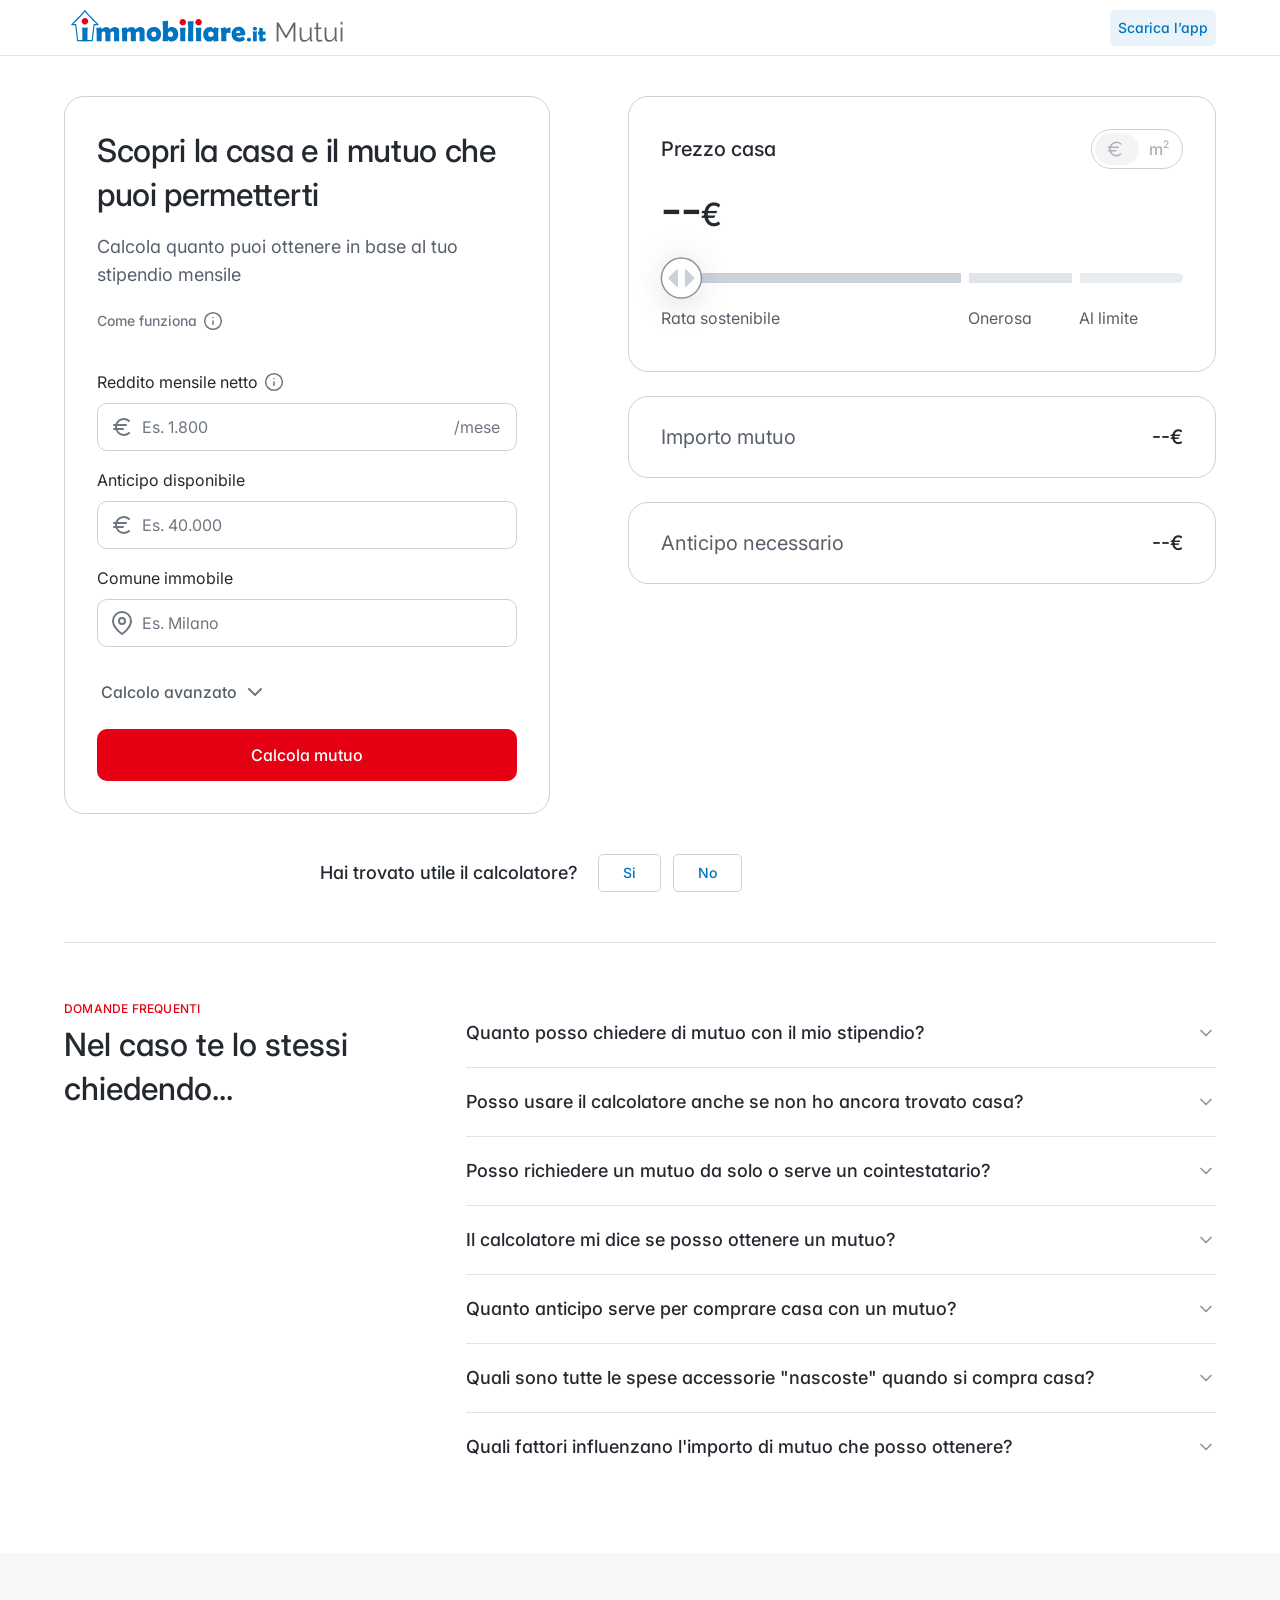
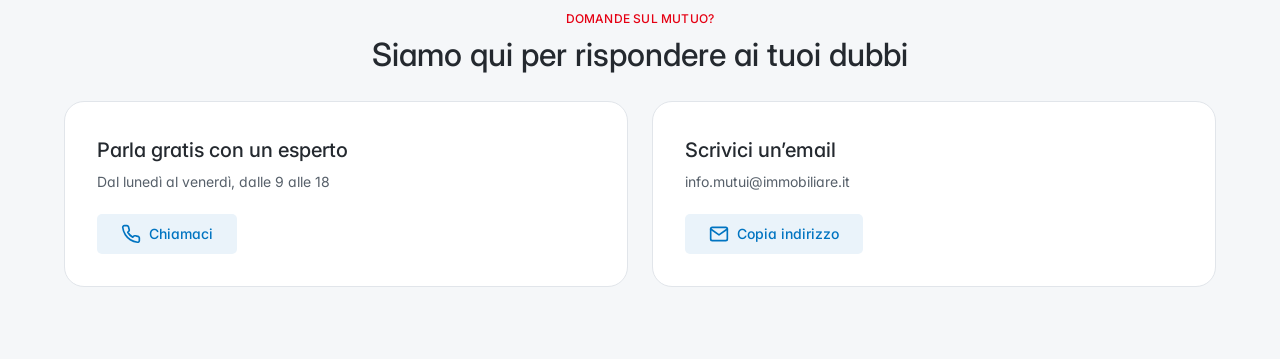
==== commit 2b4e29b4: "Add files via upload" ====
--- a/index.html
+++ b/index.html
@@ -135,7 +135,7 @@
           <div class="rrr disabled" id="rrr">
             <div class="rrr-track" id="rrrTrack">
               <span class="seg-z z1"></span><span class="seg-z z2"></span><span class="seg-z z3"></span>
-              <div class="thumb-rrr" id="rrrThumb" role="slider" tabindex="-1" aria-label="Rapporto rata reddito" aria-valuemin="25" aria-valuemax="40" aria-valuenow="30">
+              <div class="thumb-rrr" id="rrrThumb" role="slider" tabindex="-1" aria-label="Rapporto rata reddito" aria-valuemin="20" aria-valuemax="40" aria-valuenow="30">
                 <span class="rrr-tip" id="rrrTip">Rata 30% del reddito</span>
                 <svg aria-hidden="true" focusable="false" class="ptr" width="95" height="115" viewBox="0 0 95 115" fill="none" xmlns="http://www.w3.org/2000/svg"><g filter="url(#ptrShadow)"><circle cx="47.4166" cy="54.084" r="20" fill="white"/><circle cx="47.4166" cy="54.084" r="20" stroke="#8C959F" stroke-width="1.5"/></g><path d="M43.9166 45.5929C43.9166 45.0361 43.2434 44.7572 42.8497 45.1509L34.3586 53.642C34.1145 53.8861 34.1145 54.2818 34.3586 54.5259L42.8497 63.017C43.2434 63.4108 43.9166 63.1319 43.9166 62.5751V45.5929Z" fill="#C9D1D9"/><path d="M50.9166 45.5929C50.9166 45.0361 51.5898 44.7572 51.9836 45.1509L60.4747 53.642C60.7188 53.8861 60.7188 54.2818 60.4747 54.5259L51.9836 63.017C51.5898 63.4108 50.9166 63.1319 50.9166 62.5751V45.5929Z" fill="#C9D1D9"/><defs><filter id="ptrShadow" x="-4.19617e-05" y="0.000649452" width="94.8333" height="114.833" filterUnits="userSpaceOnUse" color-interpolation-filters="sRGB"><feFlood flood-opacity="0" result="BackgroundImageFix"/><feColorMatrix in="SourceAlpha" type="matrix" values="0 0 0 0 0 0 0 0 0 0 0 0 0 0 0 0 0 0 127 0" result="hardAlpha"/><feOffset dy="13.3333"/><feGaussianBlur stdDeviation="13.3333"/><feColorMatrix type="matrix" values="0 0 0 0 0.141176 0 0 0 0 0.160784 0 0 0 0 0.184314 0 0 0 0.08 0"/><feBlend mode="normal" in2="BackgroundImageFix" result="effect1_dropShadow"/><feColorMatrix in="SourceAlpha" type="matrix" values="0 0 0 0 0 0 0 0 0 0 0 0 0 0 0 0 0 0 127 0" result="hardAlpha"/><feOffset dy="-6.66667"/><feGaussianBlur stdDeviation="13.3333"/><feColorMatrix type="matrix" values="0 0 0 0 0.141176 0 0 0 0 0.160784 0 0 0 0 0.184314 0 0 0 0.06 0"/><feBlend mode="normal" in2="effect1_dropShadow" result="effect2_dropShadow"/><feBlend mode="normal" in="SourceGraphic" in2="effect2_dropShadow" result="shape"/></filter></defs></svg>
               </div>
@@ -153,7 +153,7 @@
         <div class="collapse acc-body" id="mutuoBody"><div class="inner"><div class="content">
           <div class="kv"><span class="k"><span class="lbl-m">Percentuale di mutuo</span><span class="lbl-d">Percentuale mutuo</span> <button type="button" class="info-btn" data-info="ltv" aria-label="Info percentuale di mutuo"><svg aria-hidden="true" focusable="false" width="20" height="20" viewBox="0 0 20 20" fill="none" xmlns="http://www.w3.org/2000/svg"><path d="M10.0001 18.3327C14.6025 18.3327 18.3334 14.6017 18.3334 9.99935C18.3334 5.39698 14.6025 1.66602 10.0001 1.66602C5.39771 1.66602 1.66675 5.39698 1.66675 9.99935C1.66675 14.6017 5.39771 18.3327 10.0001 18.3327Z" stroke="#6E7781" stroke-width="1.5" stroke-linecap="round" stroke-linejoin="round"/><path d="M10 13.3333V10" stroke="#6E7781" stroke-width="1.5" stroke-linecap="round" stroke-linejoin="round"/><path d="M10 6.66602H10.0083" stroke="#6E7781" stroke-width="1.5" stroke-linecap="round" stroke-linejoin="round"/></svg></button></span><span class="chip tnum" id="ltvChip">80%</span></div>
           <div class="kv"><span class="k">Rapporto rata reddito <button type="button" class="info-btn" data-info="rrr" aria-label="Info rapporto rata reddito"><svg aria-hidden="true" focusable="false" width="20" height="20" viewBox="0 0 20 20" fill="none" xmlns="http://www.w3.org/2000/svg"><path d="M10.0001 18.3327C14.6025 18.3327 18.3334 14.6017 18.3334 9.99935C18.3334 5.39698 14.6025 1.66602 10.0001 1.66602C5.39771 1.66602 1.66675 5.39698 1.66675 9.99935C1.66675 14.6017 5.39771 18.3327 10.0001 18.3327Z" stroke="#6E7781" stroke-width="1.5" stroke-linecap="round" stroke-linejoin="round"/><path d="M10 13.3333V10" stroke="#6E7781" stroke-width="1.5" stroke-linecap="round" stroke-linejoin="round"/><path d="M10 6.66602H10.0083" stroke="#6E7781" stroke-width="1.5" stroke-linecap="round" stroke-linejoin="round"/></svg></button></span><span class="chip ok tnum" id="rrrChip">30%</span></div>
-          <div id="ltv100Note" hidden>
+          <div id="ltv100Note" class="scn100" hidden>
             <p class="note">Con anticipo inferiore a 5.000€ la stima si basa su un mutuo al 100%, che comporta verifiche e requisiti aggiuntivi</p>
             <a class="lnk" href="https://www.immobiliare.it/mutui/simulazione/">Ottieni una stima personalizzata</a>
           </div>
--- a/style.css
+++ b/style.css
@@ -55,7 +55,7 @@
 .how:hover{color:var(--c-high)}
 .fields{display:flex;flex-direction:column;gap:16px}
 .field{display:flex;flex-direction:column;gap:8px;position:relative}
-.label{display:flex;align-items:center;gap:6px;font-size:14px;line-height:24px;color:var(--c-high)}
+.label{display:flex;align-items:center;gap:6px;font-size:16px;line-height:26px;color:var(--c-high)}
 .label.lg{font-size:16px;line-height:26px}
 .info-btn{display:inline-grid;place-items:center;width:20px;height:20px;border-radius:50%;color:var(--c-low);transition:color .2s,transform .2s var(--ease-spring)}
 .info-btn:hover{transform:scale(1.1)}
@@ -164,8 +164,8 @@
 .pc-title .t{display:flex;align-items:center;gap:6px;font-size:16px;line-height:26px;font-weight:500}
 .pc-title .t .info-btn{display:none}
 .is-mq .pc-title .t .info-btn{display:inline-grid}
-.fire{display:inline-block;transform:scale(0);transition:transform .45s var(--ease-spring);margin-left:2px}
-.used-all .fire{transform:scale(1)}
+.fire{display:none;margin-left:2px}
+.used-all .fire{display:inline-block;animation:popIn .35s var(--ease-spring)}
 .unit-sw{position:relative;display:flex;align-items:center;gap:4px;padding:3px;height:40px;border:1px solid var(--border);border-radius:100px;background:#fff}
 .unit-sw .ind{position:absolute;top:3px;left:3px;width:44px;height:32px;border-radius:100px;background:var(--primary);transition:transform .25s var(--ease-out)}
 .unit-sw.is-mq .ind{transform:translateX(40px)}
@@ -355,8 +355,8 @@
 .sheet-head{display:flex;align-items:center;justify-content:space-between;gap:10px;padding:16px 24px;border-bottom:1px solid var(--border-static)}
 .sheet-head h2{margin:0;font-size:16px;line-height:26px;font-weight:500;color:var(--c-high);display:flex;align-items:center;gap:6px}
 .sheet-head h2 svg{width:20px;height:20px;color:var(--success)}
-.x{width:24px;height:24px;display:grid;place-items:center;border-radius:50%;color:var(--c-med);transition:background .2s,transform .3s var(--ease-out)}
-.x:hover{background:var(--alt);transform:rotate(90deg)}
+.x{cursor:pointer;width:24px;height:24px;display:grid;place-items:center;border-radius:50%;color:var(--c-med);}
+
 .x svg{width:24px;height:24px}
 .sheet-body{padding:24px 24px 24px;overflow:auto;font-size:14px;line-height:24px;color:var(--c-med)}
 .sheet-body p + p,.sheet-body ul + p{margin-top:24px}
@@ -368,8 +368,8 @@
 .overlay.open .sheet.share{transform:none;opacity:1}
 .sheet.share .grab,.sheet.share .sheet-head{display:none}
 .sheet.share .sheet-body{padding:0;overflow:visible}
-.share-x{position:absolute;top:16px;right:16px;width:24px;height:24px;display:grid;place-items:center;border-radius:50%;transition:transform .3s var(--ease-out)}
-.share-x:hover{transform:rotate(90deg)}
+.share-x{cursor:pointer;position:absolute;top:16px;right:16px;width:24px;height:24px;display:grid;place-items:center;border-radius:50%;}
+
 .share-body{display:flex;flex-direction:column;align-items:center;gap:32px}
 .share-content{display:flex;flex-direction:column;align-items:center;gap:24px;width:100%}
 .share-copy{display:flex;flex-direction:column;gap:4px;padding:0 32px;text-align:center;width:100%}
@@ -483,3 +483,12 @@
 @media (prefers-reduced-motion:reduce){
   *,*::before,*::after{animation-duration:.01ms!important;animation-iteration-count:1!important;transition-duration:.01ms!important;scroll-behavior:auto!important}
 }
+
+/* scenario mutuo 100%: riga divisoria come da Figma */
+.scn100{border-top:1px solid var(--border-static);padding-top:16px;margin-top:8px}
+.scn100 .lnk{display:inline}
+.scn100 .note{text-wrap:pretty}
+@media (min-width:1024px){
+  .calc-grid{display:grid;grid-template-columns:minmax(0,486fr) minmax(0,588fr)}
+  .form-card,.output{flex:none}
+}
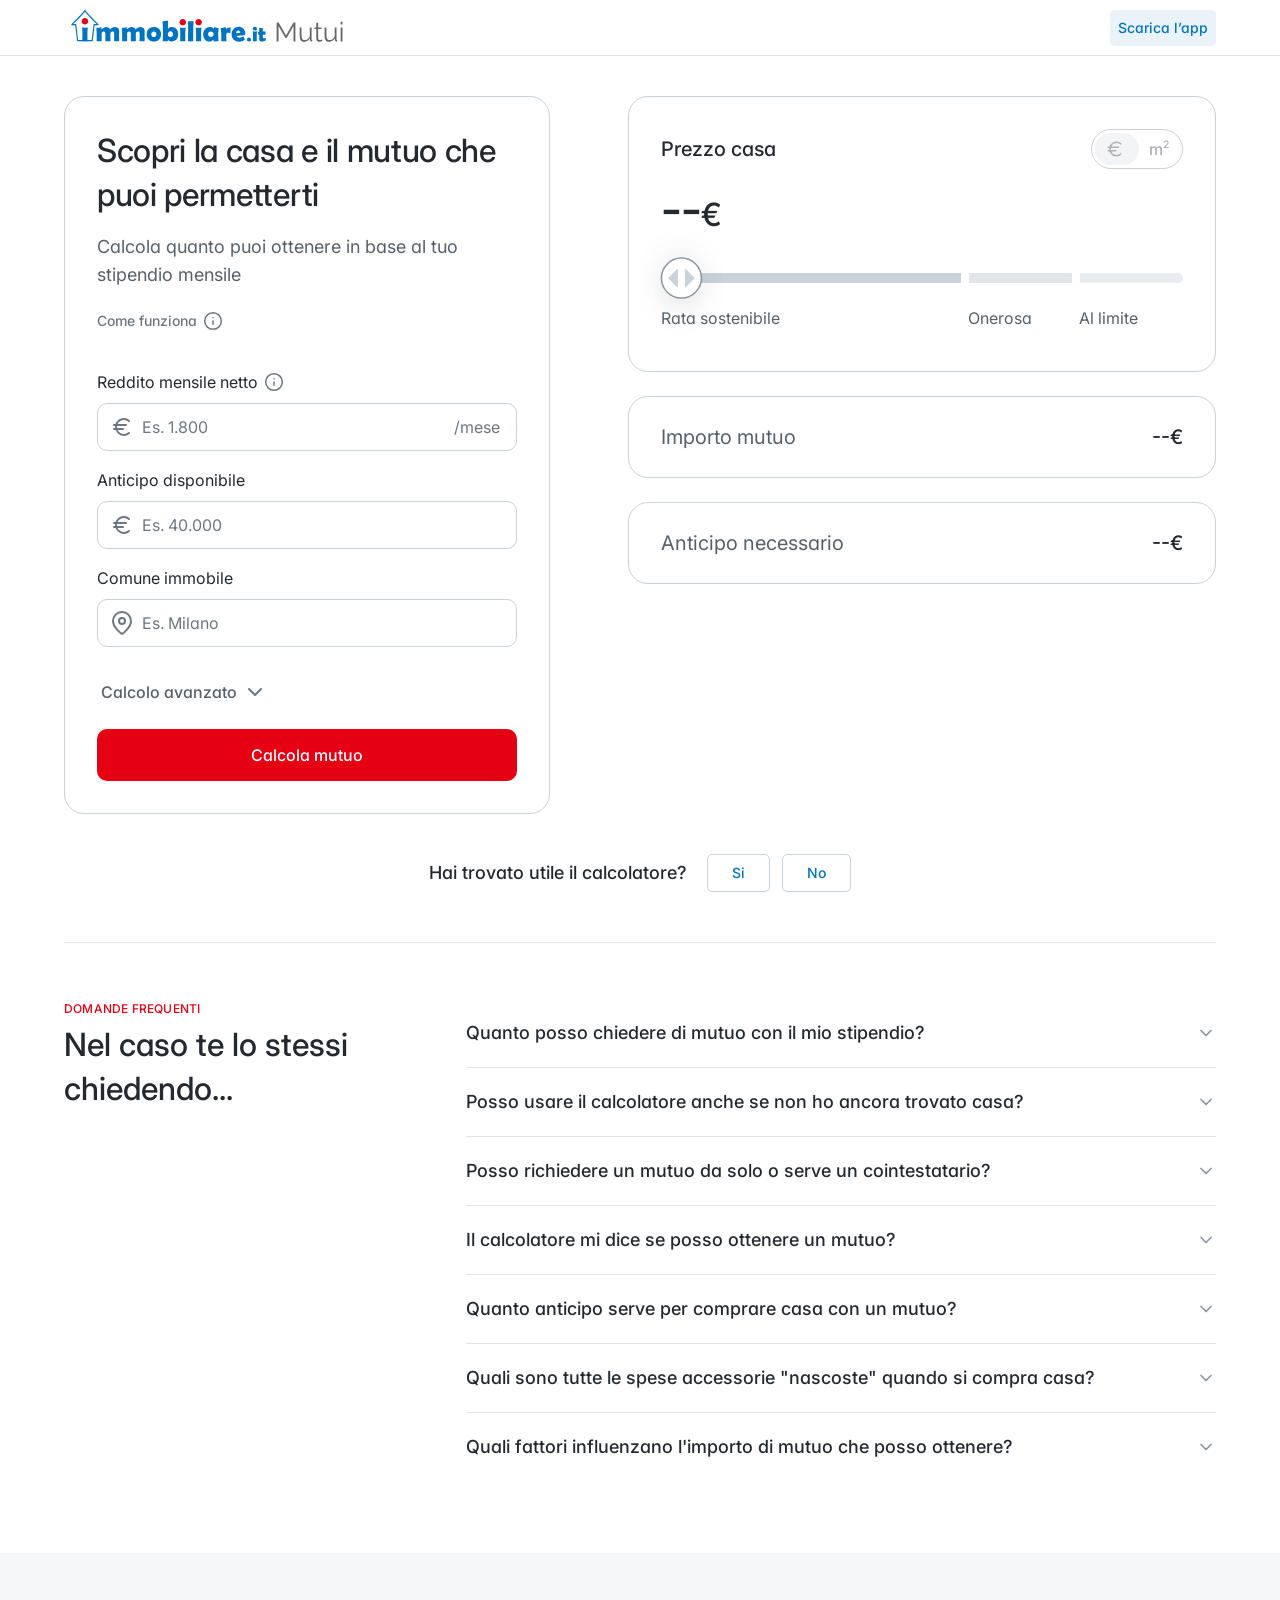
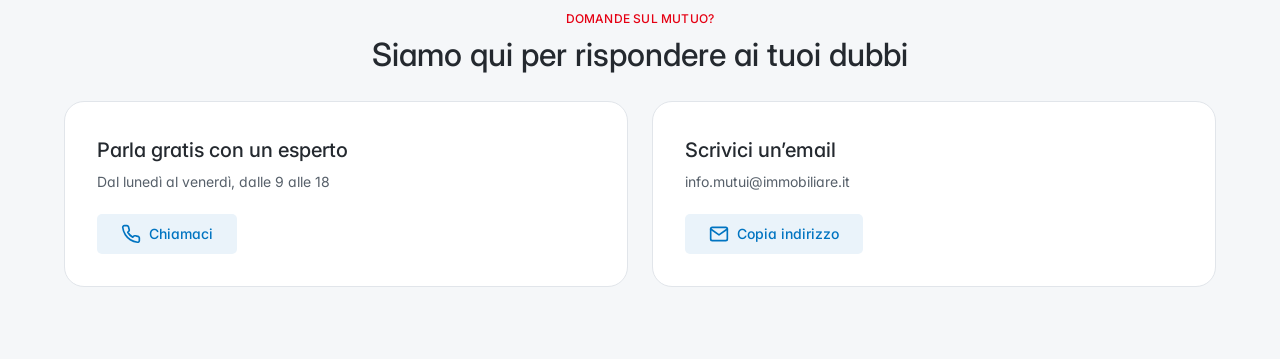
==== commit 83065b21: "Add files via upload" ====
--- a/index.html
+++ b/index.html
@@ -39,7 +39,7 @@
         <div class="field" data-field="reddito">
           <div class="label lg"><label for="reddito">Reddito mensile netto</label>
             <button type="button" class="info-btn" data-info="reddito" aria-label="Info reddito mensile netto"><svg aria-hidden="true" focusable="false" width="20" height="20" viewBox="0 0 20 20" fill="none" xmlns="http://www.w3.org/2000/svg"><path d="M10.0001 18.3327C14.6025 18.3327 18.3334 14.6017 18.3334 9.99935C18.3334 5.39698 14.6025 1.66602 10.0001 1.66602C5.39771 1.66602 1.66675 5.39698 1.66675 9.99935C1.66675 14.6017 5.39771 18.3327 10.0001 18.3327Z" stroke="#6E7781" stroke-width="1.5" stroke-linecap="round" stroke-linejoin="round"/><path d="M10 13.3333V10" stroke="#6E7781" stroke-width="1.5" stroke-linecap="round" stroke-linejoin="round"/><path d="M10 6.66602H10.0083" stroke="#6E7781" stroke-width="1.5" stroke-linecap="round" stroke-linejoin="round"/></svg></button></div>
-          <div class="control">
+          <div class="control has-suffix">
             <svg aria-hidden="true" focusable="false" class="lead" width="24" height="24" viewBox="0 0 24 24" fill="none" xmlns="http://www.w3.org/2000/svg"><path d="M4 10H16M4 14H13M19 6.00003C17.5771 4.70768 15.7222 3.99427 13.8 4.00003C12.7625 4.01308 11.7378 4.23037 10.7843 4.63949C9.83083 5.0486 8.96727 5.64153 8.24296 6.38442C7.51864 7.1273 6.94776 8.00559 6.56291 8.96913C6.17806 9.93266 5.98678 10.9626 6 12C6 16.4 9.5 20 13.8 20C15.8 20 17.6 19.2 19 18" stroke="#6E7781" stroke-width="2" stroke-linecap="round" stroke-linejoin="round"/></svg>
             <input id="reddito" inputmode="numeric" placeholder="Es. 1.800" maxlength="9" aria-describedby="err-reddito">
             <span class="suffix" data-suffix>/mese</span>
@@ -243,8 +243,7 @@
 
 <div class="overlay" id="overlay" aria-hidden="true">
   <div class="sheet" id="sheet" role="dialog" aria-modal="true" aria-labelledby="sheetTitle">
-    <div class="grab" aria-hidden="true"></div>
-    <div class="sheet-head"><h2 id="sheetTitle"></h2><button type="button" class="x" id="sheetClose" aria-label="Chiudi"><svg aria-hidden="true" focusable="false" width="24" height="24" viewBox="0 0 24 24" fill="none" xmlns="http://www.w3.org/2000/svg"><path d="M18 6L6 18" stroke="#8C959F" stroke-width="2" stroke-linecap="round" stroke-linejoin="round"/><path d="M6 6L18 18" stroke="#8C959F" stroke-width="2" stroke-linecap="round" stroke-linejoin="round"/></svg></button></div>
+        <div class="sheet-head"><h2 id="sheetTitle"></h2><button type="button" class="x" id="sheetClose" aria-label="Chiudi"><svg aria-hidden="true" focusable="false" width="24" height="24" viewBox="0 0 24 24" fill="none" xmlns="http://www.w3.org/2000/svg"><path d="M18 6L6 18" stroke="#8C959F" stroke-width="2" stroke-linecap="round" stroke-linejoin="round"/><path d="M6 6L18 18" stroke="#8C959F" stroke-width="2" stroke-linecap="round" stroke-linejoin="round"/></svg></button></div>
     <div class="sheet-body" id="sheetBody"></div>
   </div>
 </div>
--- a/style.css
+++ b/style.css
@@ -60,7 +60,7 @@
 .info-btn{display:inline-grid;place-items:center;width:20px;height:20px;border-radius:50%;color:var(--c-low);transition:color .2s,transform .2s var(--ease-spring)}
 .info-btn:hover{transform:scale(1.1)}
 .info-btn svg{width:20px;height:20px}
-.control{position:relative;display:flex;align-items:center;gap:8px;height:48px;padding:0 16px 0 12px;border:1px solid var(--border);border-radius:var(--r-field);
+.control{position:relative;display:flex;align-items:center;gap:8px;height:48px;padding:0 12px;border:1px solid var(--border);border-radius:var(--r-field);
   background:#fff;transition:border-color .18s,box-shadow .18s,background .18s}
 .control:hover{border-color:#aab4bf}
 .control:focus-within{border-color:var(--c-high);box-shadow:0 0 0 3px rgba(36,41,47,.06)}
@@ -73,6 +73,7 @@
 .control.filled .clear{display:grid;animation:popIn .2s var(--ease-out)}
 @keyframes popIn{from{opacity:0;transform:scale(.6)}to{opacity:1;transform:none}}
 .suffix{margin-left:auto}
+.control.has-suffix{padding-right:16px}
 .field.error .control{border-color:var(--error)}
 .field.error .control:focus-within{box-shadow:0 0 0 3px rgba(207,0,67,.08)}
 .err{font-size:14px;line-height:20px;color:var(--error);display:grid;grid-template-rows:0fr;transition:grid-template-rows .22s var(--ease-out),opacity .22s;opacity:0;margin-top:-8px}
@@ -156,7 +157,7 @@
   transform:scale(.4) rotate(-20deg);opacity:0;transition:transform .6s var(--ease-spring) .25s,opacity .3s .25s}
 .has-result .mascot{transform:none;opacity:1}
 .mascot-in{position:relative;width:90.91%;height:90.91%;border-radius:50%;overflow:hidden}
-.mascot-in img{position:absolute;left:-38.44%;top:-26.7%;width:182.5%;height:auto;max-width:none;display:block}
+.mascot-in img{position:absolute;left:-44.23%;top:-32.01%;width:199.23%;height:auto;max-width:none;display:block}
 .price-card{position:relative;z-index:1;padding:20px;display:flex;flex-direction:column;gap:24px;transition:margin-top .5s var(--ease-out)}
 .has-result .price-card{margin-top:-44px}
 .pc-head{display:flex;flex-direction:column;gap:8px}
@@ -254,9 +255,12 @@
 .lbl-d{display:none}
 .abar{display:flex;gap:8px;height:16px;align-items:center}
 .abar i{display:block;height:8px;border-radius:100px;transition:flex-grow .6s var(--ease-out),opacity .3s;min-width:8px;flex-basis:0}
+.abar.zero .c{flex:0 0 8px;width:8px}
 .abar .s{background:var(--b100)}.abar .c{background:var(--b200)}
 .abar.miss{position:relative}
 .scn{border-top:1px solid var(--border-static);padding-top:16px;display:flex;flex-direction:column;gap:20px}
+.scn.neg{display:flex;gap:6px}
+.scn100{display:flex;flex-direction:column;gap:6px}
 .rim{display:flex;align-items:center;justify-content:space-between;gap:12px;font-size:16px;line-height:26px;color:var(--c-med)}
 .rim .k{display:flex;align-items:center;gap:6px}
 .rim .v{color:var(--c-high);font-weight:500}
@@ -295,7 +299,7 @@
 .fb-wrap > .inner{min-height:0;overflow:hidden}
 .fb-wrap.gone{grid-template-rows:0fr;opacity:0}
 .fb{max-width:644px;margin:0 auto;padding:40px 2px 2px;text-align:center;display:flex;justify-content:center}
-.fb-step{display:flex;flex-direction:column;align-items:center;gap:12px;width:100%;animation:fadeIn .35s var(--ease-out) both}
+.fb-step{display:flex;flex-direction:column;align-items:center;justify-content:center;gap:12px;width:100%;animation:fadeIn .35s var(--ease-out) both}
 .fb-step[hidden]{display:none}
 .fb-title{margin:0;font-size:18px;line-height:28px;font-weight:500;color:var(--c-high)}
 .fb-btns{display:flex;gap:12px}
@@ -347,11 +351,11 @@
 /* ---------- Modale / bottom sheet ---------- */
 .overlay{position:fixed;inset:0;z-index:100;display:flex;align-items:flex-end;justify-content:center;background:rgba(36,41,47,0);pointer-events:none;visibility:hidden;transition:background .3s,visibility 0s .45s}
 .overlay.open{background:rgba(36,41,47,.45);pointer-events:auto;visibility:visible;transition:background .3s}
-.sheet{background:#fff;width:100%;max-height:88vh;display:flex;flex-direction:column;border-radius:20px 20px 0 0;transform:translateY(100%);
+.sheet{background:#fff;width:100%;max-height:88vh;display:flex;flex-direction:column;border-radius:10px 10px 0 0;transform:translateY(100%);
   transition:transform .42s var(--ease-out);padding-bottom:env(safe-area-inset-bottom,0px);touch-action:pan-y}
 .overlay.open .sheet{transform:none}
 .sheet.dragging{transition:none}
-.grab{width:36px;height:4px;border-radius:4px;background:var(--border);margin:8px auto 0}
+.grab{display:none}
 .sheet-head{display:flex;align-items:center;justify-content:space-between;gap:10px;padding:16px 24px;border-bottom:1px solid var(--border-static)}
 .sheet-head h2{margin:0;font-size:16px;line-height:26px;font-weight:500;color:var(--c-high);display:flex;align-items:center;gap:6px}
 .sheet-head h2 svg{width:20px;height:20px;color:var(--success)}
@@ -422,7 +426,10 @@
   .scn{flex-direction:row;align-items:center;justify-content:space-between;gap:16px}
   .useall{background:transparent!important;padding:0;justify-content:flex-end;gap:12px}
   .useall.on{color:var(--primary)}
-  .scn.neg{display:block}
+  .scn.neg{display:flex;flex-direction:column;align-items:flex-start;gap:0}
+  .scn100{gap:0}
+  .abar i{height:10px}
+  .abar.zero .c{flex-basis:10px;width:10px}
   .tipo{padding:24px 32px}
   .tipo .k{font-size:14px;line-height:24px}
   .tipo .v{font-size:20px;line-height:32px}
@@ -492,3 +499,34 @@
   .calc-grid{display:grid;grid-template-columns:minmax(0,486fr) minmax(0,588fr)}
   .form-card,.output{flex:none}
 }
+
+/* touch: nessun hover né effetti di pressione sui bottoni */
+*{-webkit-tap-highlight-color:transparent}
+@media (hover:none){
+  .btn-small:hover{background:var(--primary-low)}
+  .how:hover{color:var(--c-low)}
+  .info-btn:hover{transform:none}
+  .control:hover{border-color:var(--border)}
+  .field.error .control:hover{border-color:var(--error)}
+  .control:focus-within{border-color:var(--c-high)}
+  .ac-list li:hover{background:none}
+  .ac-list li[aria-selected="true"]{background:var(--alt)}
+  .seg button:hover{background:#fff}
+  .seg button[aria-checked="true"]:hover{background:var(--primary)}
+  .btn-red:hover{background:var(--red)}
+  .btn-blue-low:hover{background:var(--primary-low)}
+  .btn:hover .arrow,.cta-card:hover .arrow{transform:none}
+  .share-btn:hover svg{transform:none}
+  .lnk:hover{color:var(--c-med)}
+  .cta-card:hover{transform:none;box-shadow:var(--shadow-cool)}
+  .cta-card:hover .btn{background:var(--red)}
+  .fb-btn:hover{background:#fff}
+  .fb-send:hover{background:var(--primary-low)}
+  .share-acts button:hover .ic,.share-acts a:hover .ic{transform:none;background:var(--primary-low)}
+  .btn:active,.fb-btn:active,.fb-send:active{transform:none}
+  .switch input:active:not(:disabled) ~ .knob{width:20px}
+  .switch input:checked:active:not(:disabled) ~ .knob{transform:translateX(14px)}
+}
+@media (hover:none) and (min-width:768px){
+  .cta-card:hover .btn{background:var(--primary-low)}
+}
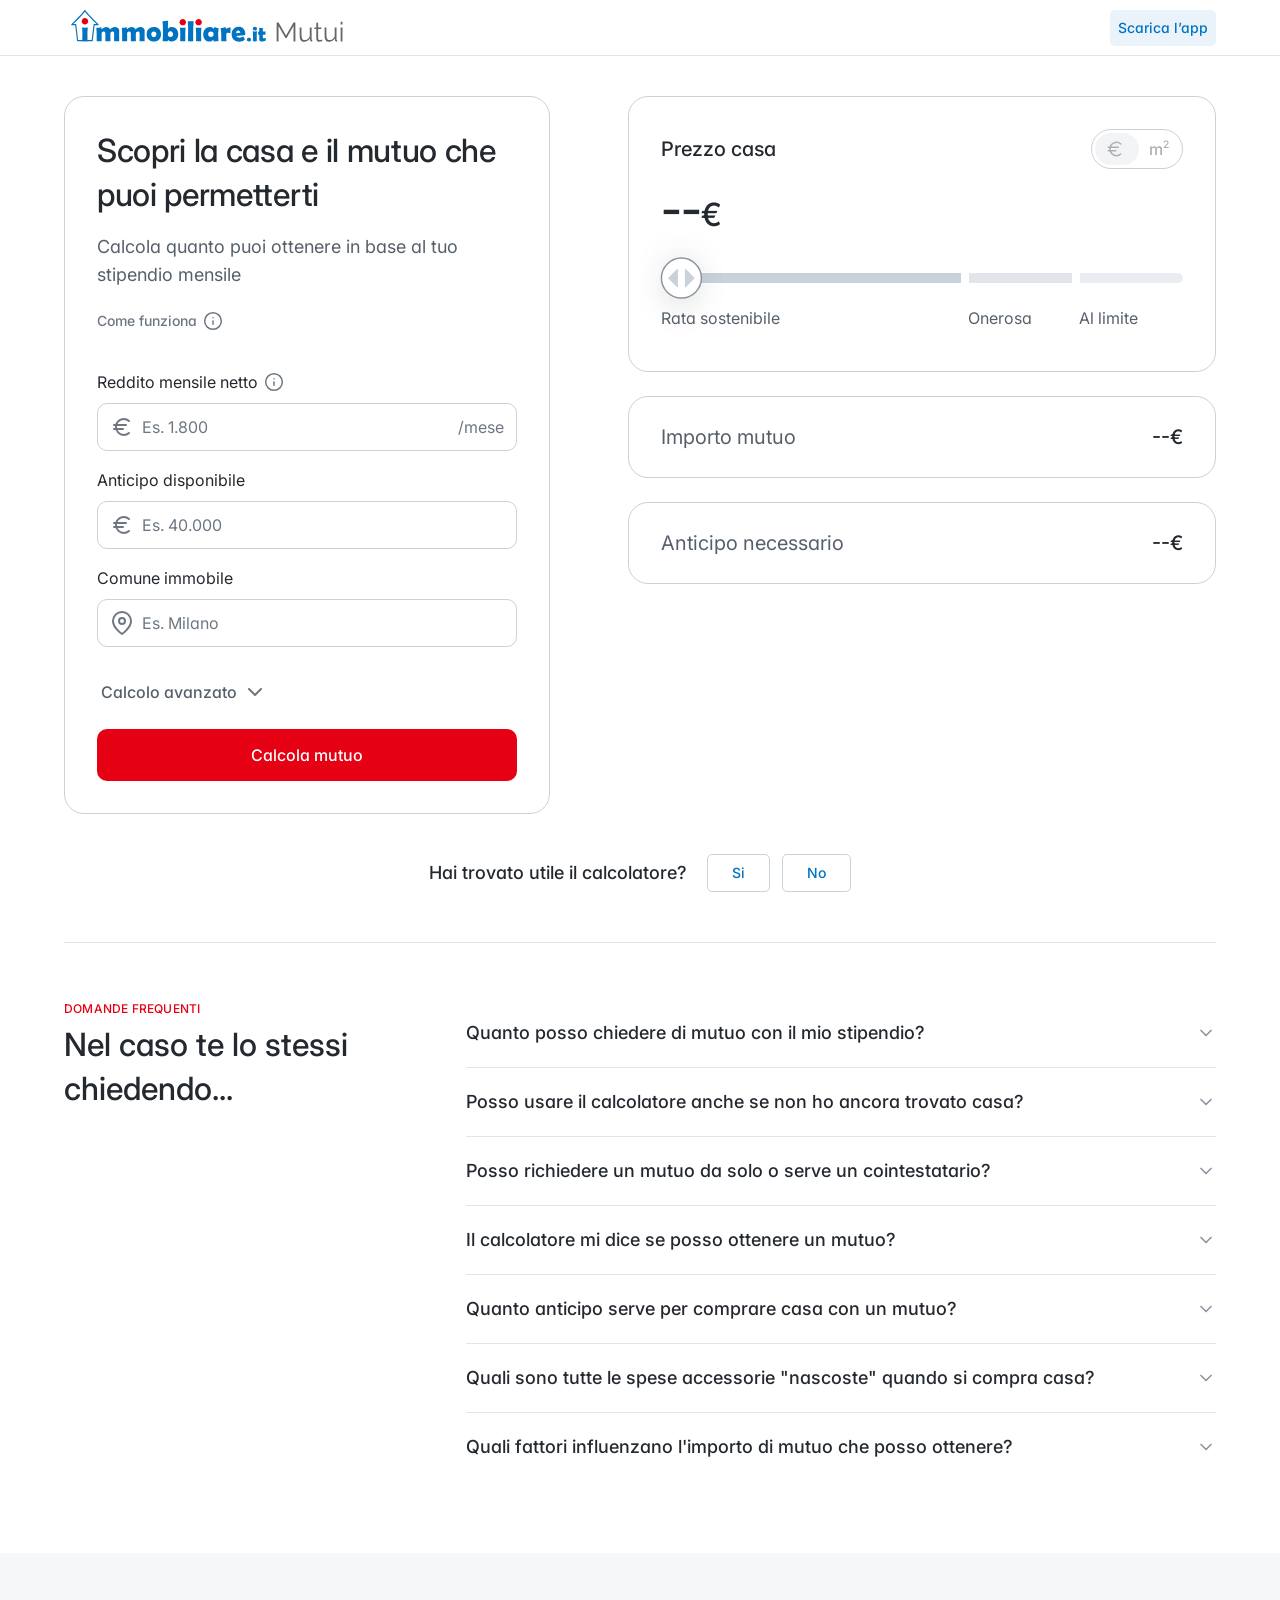
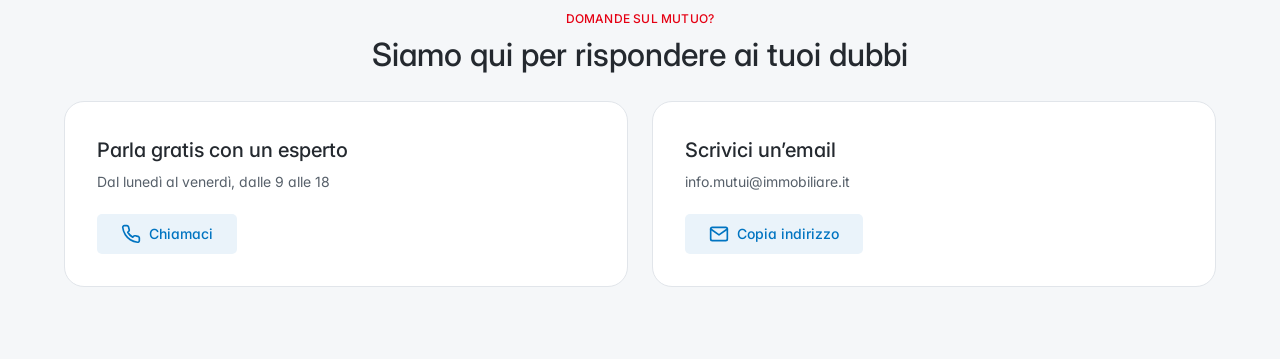
==== commit 24fb41cb: "Add files via upload" ====
--- a/index.html
+++ b/index.html
@@ -20,7 +20,7 @@
     <a class="logo" href="https://www.immobiliare.it/mutui/" aria-label="Immobiliare.it Mutui">
       <img src="assets/logo.svg" alt="Immobiliare.it Mutui" width="287" height="51">
     </a>
-    <a class="btn-small" id="appLink" href="https://www.immobiliare.it/mutui/">Scarica l’app</a>
+    <a class="btn-small" id="appLink" href="https://www.immobiliare.it/mutui/app-mutui/">Scarica l’app</a>
   </div>
 </header>
 
@@ -39,7 +39,7 @@
         <div class="field" data-field="reddito">
           <div class="label lg"><label for="reddito">Reddito mensile netto</label>
             <button type="button" class="info-btn" data-info="reddito" aria-label="Info reddito mensile netto"><svg aria-hidden="true" focusable="false" width="20" height="20" viewBox="0 0 20 20" fill="none" xmlns="http://www.w3.org/2000/svg"><path d="M10.0001 18.3327C14.6025 18.3327 18.3334 14.6017 18.3334 9.99935C18.3334 5.39698 14.6025 1.66602 10.0001 1.66602C5.39771 1.66602 1.66675 5.39698 1.66675 9.99935C1.66675 14.6017 5.39771 18.3327 10.0001 18.3327Z" stroke="#6E7781" stroke-width="1.5" stroke-linecap="round" stroke-linejoin="round"/><path d="M10 13.3333V10" stroke="#6E7781" stroke-width="1.5" stroke-linecap="round" stroke-linejoin="round"/><path d="M10 6.66602H10.0083" stroke="#6E7781" stroke-width="1.5" stroke-linecap="round" stroke-linejoin="round"/></svg></button></div>
-          <div class="control has-suffix">
+          <div class="control">
             <svg aria-hidden="true" focusable="false" class="lead" width="24" height="24" viewBox="0 0 24 24" fill="none" xmlns="http://www.w3.org/2000/svg"><path d="M4 10H16M4 14H13M19 6.00003C17.5771 4.70768 15.7222 3.99427 13.8 4.00003C12.7625 4.01308 11.7378 4.23037 10.7843 4.63949C9.83083 5.0486 8.96727 5.64153 8.24296 6.38442C7.51864 7.1273 6.94776 8.00559 6.56291 8.96913C6.17806 9.93266 5.98678 10.9626 6 12C6 16.4 9.5 20 13.8 20C15.8 20 17.6 19.2 19 18" stroke="#6E7781" stroke-width="2" stroke-linecap="round" stroke-linejoin="round"/></svg>
             <input id="reddito" inputmode="numeric" placeholder="Es. 1.800" maxlength="9" aria-describedby="err-reddito">
             <span class="suffix" data-suffix>/mese</span>
@@ -242,14 +242,15 @@
 </main>
 
 <div class="overlay" id="overlay" aria-hidden="true">
-  <div class="sheet" id="sheet" role="dialog" aria-modal="true" aria-labelledby="sheetTitle">
+  <div class="sheet" id="sheet" role="dialog" aria-modal="true" aria-labelledby="sheetTitle" tabindex="-1">
         <div class="sheet-head"><h2 id="sheetTitle"></h2><button type="button" class="x" id="sheetClose" aria-label="Chiudi"><svg aria-hidden="true" focusable="false" width="24" height="24" viewBox="0 0 24 24" fill="none" xmlns="http://www.w3.org/2000/svg"><path d="M18 6L6 18" stroke="#8C959F" stroke-width="2" stroke-linecap="round" stroke-linejoin="round"/><path d="M6 6L18 18" stroke="#8C959F" stroke-width="2" stroke-linecap="round" stroke-linejoin="round"/></svg></button></div>
     <div class="sheet-body" id="sheetBody"></div>
   </div>
 </div>
 <div class="toast" id="toast" role="status"></div>
 
-<script>window.ICONS={"info20": "<svg width=\"20\" height=\"20\" viewBox=\"0 0 20 20\" fill=\"none\" xmlns=\"http://www.w3.org/2000/svg\"><path d=\"M10.0001 18.3327C14.6025 18.3327 18.3334 14.6017 18.3334 9.99935C18.3334 5.39698 14.6025 1.66602 10.0001 1.66602C5.39771 1.66602 1.66675 5.39698 1.66675 9.99935C1.66675 14.6017 5.39771 18.3327 10.0001 18.3327Z\" stroke=\"#6E7781\" stroke-width=\"1.5\" stroke-linecap=\"round\" stroke-linejoin=\"round\"/><path d=\"M10 13.3333V10\" stroke=\"#6E7781\" stroke-width=\"1.5\" stroke-linecap=\"round\" stroke-linejoin=\"round\"/><path d=\"M10 6.66602H10.0083\" stroke=\"#6E7781\" stroke-width=\"1.5\" stroke-linecap=\"round\" stroke-linejoin=\"round\"/></svg>", "euroField": "<svg width=\"24\" height=\"24\" viewBox=\"0 0 24 24\" fill=\"none\" xmlns=\"http://www.w3.org/2000/svg\"><path d=\"M4 10H16M4 14H13M19 6.00003C17.5771 4.70768 15.7222 3.99427 13.8 4.00003C12.7625 4.01308 11.7378 4.23037 10.7843 4.63949C9.83083 5.0486 8.96727 5.64153 8.24296 6.38442C7.51864 7.1273 6.94776 8.00559 6.56291 8.96913C6.17806 9.93266 5.98678 10.9626 6 12C6 16.4 9.5 20 13.8 20C15.8 20 17.6 19.2 19 18\" stroke=\"#6E7781\" stroke-width=\"2\" stroke-linecap=\"round\" stroke-linejoin=\"round\"/></svg>", "cross": "<svg width=\"24\" height=\"24\" viewBox=\"0 0 24 24\" fill=\"none\" xmlns=\"http://www.w3.org/2000/svg\"><path d=\"M12 22C17.5228 22 22 17.5228 22 12C22 6.47715 17.5228 2 12 2C6.47715 2 2 6.47715 2 12C2 17.5228 6.47715 22 12 22Z\" fill=\"#EFF2F6\" stroke=\"#EFF2F6\" stroke-width=\"2\" stroke-linecap=\"round\" stroke-linejoin=\"round\"/><path d=\"M15 9L9 15M9 9L15 15\" stroke=\"#6E7781\" stroke-width=\"2\" stroke-linecap=\"round\" stroke-linejoin=\"round\"/></svg>", "pin24": "<svg width=\"24\" height=\"24\" viewBox=\"0 0 24 24\" fill=\"none\" xmlns=\"http://www.w3.org/2000/svg\"><path d=\"M21 10C21 17 12 23 12 23C12 23 3 17 3 10C3 7.61305 3.94821 5.32387 5.63604 3.63604C7.32387 1.94821 9.61305 1 12 1C14.3869 1 16.6761 1.94821 18.364 3.63604C20.0518 5.32387 21 7.61305 21 10Z\" stroke=\"#6E7781\" stroke-width=\"2\" stroke-linecap=\"round\" stroke-linejoin=\"round\"/><path d=\"M12 13C13.6569 13 15 11.6569 15 10C15 8.34315 13.6569 7 12 7C10.3431 7 9 8.34315 9 10C9 11.6569 10.3431 13 12 13Z\" stroke=\"#6E7781\" stroke-width=\"2\" stroke-linecap=\"round\" stroke-linejoin=\"round\"/></svg>", "chevDown24": "<svg width=\"24\" height=\"24\" viewBox=\"0 0 24 24\" fill=\"none\" xmlns=\"http://www.w3.org/2000/svg\"><path d=\"M18 9L12 15L6 9\" stroke=\"#6E7781\" stroke-width=\"2\" stroke-linecap=\"round\" stroke-linejoin=\"round\"/></svg>", "chevDownFaq": "<svg width=\"24\" height=\"24\" viewBox=\"0 0 24 24\" fill=\"none\" xmlns=\"http://www.w3.org/2000/svg\"><path d=\"M18 9L12 15L6 9\" stroke=\"#8C959F\" stroke-width=\"2\" stroke-linecap=\"round\" stroke-linejoin=\"round\"/></svg>", "share20": "<svg width=\"20\" height=\"20\" viewBox=\"0 0 20 20\" fill=\"none\" xmlns=\"http://www.w3.org/2000/svg\"><path d=\"M15 18.334C16.3807 18.334 17.5 17.2147 17.5 15.834C17.5 14.4533 16.3807 13.334 15 13.334C13.6193 13.334 12.5 14.4533 12.5 15.834C12.5 17.2147 13.6193 18.334 15 18.334Z\" stroke=\"#0074C1\" stroke-width=\"1.5\" stroke-linecap=\"round\" stroke-linejoin=\"round\"/><path d=\"M5 12.5C6.38071 12.5 7.5 11.3807 7.5 10C7.5 8.61929 6.38071 7.5 5 7.5C3.61929 7.5 2.5 8.61929 2.5 10C2.5 11.3807 3.61929 12.5 5 12.5Z\" stroke=\"#0074C1\" stroke-width=\"1.5\" stroke-linecap=\"round\" stroke-linejoin=\"round\"/><path d=\"M7.15833 11.2578L12.85 14.5745\" stroke=\"#0074C1\" stroke-width=\"1.5\" stroke-linecap=\"round\" stroke-linejoin=\"round\"/><path d=\"M15 6.66602C16.3807 6.66602 17.5 5.54673 17.5 4.16602C17.5 2.7853 16.3807 1.66602 15 1.66602C13.6193 1.66602 12.5 2.7853 12.5 4.16602C12.5 5.54673 13.6193 6.66602 15 6.66602Z\" stroke=\"#0074C1\" stroke-width=\"1.5\" stroke-linecap=\"round\" stroke-linejoin=\"round\"/><path d=\"M12.8417 5.42578L7.15833 8.74245\" stroke=\"#0074C1\" stroke-width=\"1.5\" stroke-linecap=\"round\" stroke-linejoin=\"round\"/></svg>", "euro20": "<svg width=\"20\" height=\"20\" viewBox=\"0 0 20 20\" fill=\"none\" xmlns=\"http://www.w3.org/2000/svg\"><path d=\"M3.33337 8.33401H13.3334M3.33337 11.6673H10.8334M15.8334 5.00068C14.6476 3.92371 13.1019 3.32921 11.5 3.33401C10.6355 3.34489 9.78154 3.52596 8.98697 3.86689C8.1924 4.20782 7.47277 4.70193 6.86917 5.321C6.26558 5.94007 5.78984 6.67198 5.46913 7.47492C5.14843 8.27787 4.98903 9.13613 5.00004 10.0007C5.00004 13.6673 7.91671 16.6673 11.5 16.6673C13.1667 16.6673 14.6667 16.0007 15.8334 15.0007\" stroke=\"currentColor\" stroke-width=\"1.5\" stroke-linecap=\"round\" stroke-linejoin=\"round\"/></svg>", "chevDown20": "<svg width=\"20\" height=\"20\" viewBox=\"0 0 20 20\" fill=\"none\" xmlns=\"http://www.w3.org/2000/svg\"><path d=\"M15 7.5L10 12.5L5 7.5\" stroke=\"#6E7781\" stroke-width=\"1.5\" stroke-linecap=\"round\" stroke-linejoin=\"round\"/></svg>", "arrowBlue": "<svg width=\"24\" height=\"24\" viewBox=\"0 0 24 24\" fill=\"none\" xmlns=\"http://www.w3.org/2000/svg\"><path d=\"M5 12H19\" stroke=\"currentColor\" stroke-width=\"2\" stroke-linecap=\"round\" stroke-linejoin=\"round\"/><path d=\"M12 19L19 12L12 5\" stroke=\"currentColor\" stroke-width=\"2\" stroke-linecap=\"round\" stroke-linejoin=\"round\"/></svg>", "phone": "<svg width=\"24\" height=\"24\" viewBox=\"0 0 24 24\" fill=\"none\" xmlns=\"http://www.w3.org/2000/svg\"><path d=\"M21.9999 16.9201V19.9201C22.0011 20.1986 21.944 20.4743 21.8324 20.7294C21.7209 20.9846 21.5572 21.2137 21.352 21.402C21.1468 21.5902 20.9045 21.7336 20.6407 21.8228C20.3769 21.912 20.0973 21.9452 19.8199 21.9201C16.7428 21.5857 13.7869 20.5342 11.1899 18.8501C8.77376 17.3148 6.72527 15.2663 5.18993 12.8501C3.49991 10.2413 2.44818 7.27109 2.11993 4.1801C2.09494 3.90356 2.12781 3.62486 2.21643 3.36172C2.30506 3.09859 2.4475 2.85679 2.6347 2.65172C2.82189 2.44665 3.04974 2.28281 3.30372 2.17062C3.55771 2.05843 3.83227 2.00036 4.10993 2.0001H7.10993C7.59524 1.99532 8.06572 2.16718 8.43369 2.48363C8.80166 2.80008 9.04201 3.23954 9.10993 3.7201C9.23656 4.68016 9.47138 5.62282 9.80993 6.5301C9.94448 6.88802 9.9736 7.27701 9.89384 7.65098C9.81408 8.02494 9.6288 8.36821 9.35993 8.6401L8.08993 9.9101C9.51349 12.4136 11.5864 14.4865 14.0899 15.9101L15.3599 14.6401C15.6318 14.3712 15.9751 14.1859 16.3491 14.1062C16.723 14.0264 17.112 14.0556 17.4699 14.1901C18.3772 14.5286 19.3199 14.7635 20.2799 14.8901C20.7657 14.9586 21.2093 15.2033 21.5265 15.5776C21.8436 15.9519 22.0121 16.4297 21.9999 16.9201Z\" stroke=\"#0074C1\" stroke-width=\"2\" stroke-linecap=\"round\" stroke-linejoin=\"round\"/></svg>", "mail": "<svg width=\"24\" height=\"24\" viewBox=\"0 0 24 24\" fill=\"none\" xmlns=\"http://www.w3.org/2000/svg\"><path d=\"M4 4H20C21.1 4 22 4.9 22 6V18C22 19.1 21.1 20 20 20H4C2.9 20 2 19.1 2 18V6C2 4.9 2.9 4 4 4Z\" stroke=\"#0074C1\" stroke-width=\"2\" stroke-linecap=\"round\" stroke-linejoin=\"round\"/><path d=\"M22 6L12 13L2 6\" stroke=\"#0074C1\" stroke-width=\"2\" stroke-linecap=\"round\" stroke-linejoin=\"round\"/></svg>", "pin32": "<svg width=\"32\" height=\"32\" viewBox=\"0 0 32 32\" fill=\"none\" xmlns=\"http://www.w3.org/2000/svg\"><path d=\"M23.5458 18.8223C27.075 19.7601 29.3913 21.3374 29.3913 23.1251C29.3913 26.0013 23.3958 28.3329 16 28.3329C8.60418 28.3329 2.60868 26.0013 2.60868 23.1251C2.60868 21.3374 4.92501 19.7601 8.45419 18.8223\" stroke=\"#6E7781\" stroke-width=\"2\" stroke-linecap=\"round\" stroke-linejoin=\"round\"/><path d=\"M23.4396 10.1056C23.4396 14.2144 16 23.497 16 23.497C16 23.497 8.56037 14.2144 8.56037 10.1056C8.56037 5.99685 11.8912 2.66602 16 2.66602C20.1088 2.66602 23.4396 5.99685 23.4396 10.1056Z\" stroke=\"#6E7781\" stroke-width=\"2\" stroke-linecap=\"round\" stroke-linejoin=\"round\"/><circle cx=\"16\" cy=\"10.4789\" r=\"2.60387\" stroke=\"#6E7781\" stroke-width=\"2\" stroke-linecap=\"round\" stroke-linejoin=\"round\"/></svg>", "alert20": "<svg width=\"20\" height=\"20\" viewBox=\"0 0 20 20\" fill=\"none\" xmlns=\"http://www.w3.org/2000/svg\"><path d=\"M8.5749 3.21635L1.51656 14.9997C1.37104 15.2517 1.29403 15.5374 1.29322 15.8284C1.2924 16.1195 1.3678 16.4056 1.51192 16.6585C1.65603 16.9113 1.86383 17.122 2.11465 17.2696C2.36547 17.4171 2.65056 17.4965 2.94156 17.4997H17.0582C17.3492 17.4965 17.6343 17.4171 17.8851 17.2696C18.136 17.122 18.3438 16.9113 18.4879 16.6585C18.632 16.4056 18.7074 16.1195 18.7066 15.8284C18.7058 15.5374 18.6288 15.2517 18.4832 14.9997L11.4249 3.21635C11.2763 2.97144 11.0672 2.76895 10.8176 2.62842C10.568 2.48789 10.2863 2.41406 9.9999 2.41406C9.71345 2.41406 9.43184 2.48789 9.18223 2.62842C8.93263 2.76895 8.72345 2.97144 8.5749 3.21635V3.21635Z\" stroke=\"#CF0043\" stroke-width=\"1.5\" stroke-linecap=\"round\" stroke-linejoin=\"round\"/><path d=\"M10 7.5V10.8333\" stroke=\"#CF0043\" stroke-width=\"1.5\" stroke-linecap=\"round\" stroke-linejoin=\"round\"/><path d=\"M10 14.168H10.0083\" stroke=\"#CF0043\" stroke-width=\"1.5\" stroke-linecap=\"round\" stroke-linejoin=\"round\"/></svg>", "close24": "<svg width=\"24\" height=\"24\" viewBox=\"0 0 24 24\" fill=\"none\" xmlns=\"http://www.w3.org/2000/svg\"><path d=\"M18 6L6 18\" stroke=\"#8C959F\" stroke-width=\"2\" stroke-linecap=\"round\" stroke-linejoin=\"round\"/><path d=\"M6 6L18 18\" stroke=\"#8C959F\" stroke-width=\"2\" stroke-linecap=\"round\" stroke-linejoin=\"round\"/></svg>", "leaf20": "<svg width=\"20\" height=\"20\" viewBox=\"0 0 20 20\" fill=\"none\" xmlns=\"http://www.w3.org/2000/svg\"><path d=\"M4.5835 13.3346C3.05825 3.80187 13.4011 5.32309 15.9762 2.55946C16.2318 2.28513 16.7684 2.25479 16.8934 2.60829C18.4999 7.1498 17.5455 17.7031 6.19187 15.1088C4.34664 16.5656 3.3335 17.918 3.3335 17.918\" stroke=\"#11A874\" stroke-width=\"1.5\" stroke-linecap=\"round\" stroke-linejoin=\"round\"/><path d=\"M7.5 12.293C7.5 12.293 8.24074 10.6036 10.463 9.98528C12.6852 9.36693 13.4259 8.83143 14.1667 7.29297\" stroke=\"#11A874\" stroke-width=\"1.5\" stroke-linecap=\"round\" stroke-linejoin=\"round\"/></svg>", "percent": "<svg width=\"24\" height=\"24\" viewBox=\"0 0 24 24\" fill=\"none\" xmlns=\"http://www.w3.org/2000/svg\"><path d=\"M19 5L5 19\" stroke=\"#6E7781\" stroke-width=\"2\" stroke-linecap=\"round\" stroke-linejoin=\"round\"/><path d=\"M17.5 20C18.8807 20 20 18.8807 20 17.5C20 16.1193 18.8807 15 17.5 15C16.1193 15 15 16.1193 15 17.5C15 18.8807 16.1193 20 17.5 20Z\" stroke=\"#6E7781\" stroke-width=\"2\" stroke-linecap=\"round\" stroke-linejoin=\"round\"/><path d=\"M6.5 9C7.88071 9 9 7.88071 9 6.5C9 5.11929 7.88071 4 6.5 4C5.11929 4 4 5.11929 4 6.5C4 7.88071 5.11929 9 6.5 9Z\" stroke=\"#6E7781\" stroke-width=\"2\" stroke-linecap=\"round\" stroke-linejoin=\"round\"/></svg>", "pointer": "<svg width=\"95\" height=\"115\" viewBox=\"0 0 95 115\" fill=\"none\" xmlns=\"http://www.w3.org/2000/svg\"><g filter=\"url(#ptrShadow)\"><circle cx=\"47.4166\" cy=\"54.084\" r=\"20\" fill=\"white\"/><circle cx=\"47.4166\" cy=\"54.084\" r=\"20\" stroke=\"#8C959F\" stroke-width=\"1.5\"/></g><path d=\"M43.9166 45.5929C43.9166 45.0361 43.2434 44.7572 42.8497 45.1509L34.3586 53.642C34.1145 53.8861 34.1145 54.2818 34.3586 54.5259L42.8497 63.017C43.2434 63.4108 43.9166 63.1319 43.9166 62.5751V45.5929Z\" fill=\"#C9D1D9\"/><path d=\"M50.9166 45.5929C50.9166 45.0361 51.5898 44.7572 51.9836 45.1509L60.4747 53.642C60.7188 53.8861 60.7188 54.2818 60.4747 54.5259L51.9836 63.017C51.5898 63.4108 50.9166 63.1319 50.9166 62.5751V45.5929Z\" fill=\"#C9D1D9\"/><defs><filter id=\"ptrShadow\" x=\"-4.19617e-05\" y=\"0.000649452\" width=\"94.8333\" height=\"114.833\" filterUnits=\"userSpaceOnUse\" color-interpolation-filters=\"sRGB\"><feFlood flood-opacity=\"0\" result=\"BackgroundImageFix\"/><feColorMatrix in=\"SourceAlpha\" type=\"matrix\" values=\"0 0 0 0 0 0 0 0 0 0 0 0 0 0 0 0 0 0 127 0\" result=\"hardAlpha\"/><feOffset dy=\"13.3333\"/><feGaussianBlur stdDeviation=\"13.3333\"/><feColorMatrix type=\"matrix\" values=\"0 0 0 0 0.141176 0 0 0 0 0.160784 0 0 0 0 0.184314 0 0 0 0.08 0\"/><feBlend mode=\"normal\" in2=\"BackgroundImageFix\" result=\"effect1_dropShadow\"/><feColorMatrix in=\"SourceAlpha\" type=\"matrix\" values=\"0 0 0 0 0 0 0 0 0 0 0 0 0 0 0 0 0 0 127 0\" result=\"hardAlpha\"/><feOffset dy=\"-6.66667\"/><feGaussianBlur stdDeviation=\"13.3333\"/><feColorMatrix type=\"matrix\" values=\"0 0 0 0 0.141176 0 0 0 0 0.160784 0 0 0 0 0.184314 0 0 0 0.06 0\"/><feBlend mode=\"normal\" in2=\"effect1_dropShadow\" result=\"effect2_dropShadow\"/><feBlend mode=\"normal\" in=\"SourceGraphic\" in2=\"effect2_dropShadow\" result=\"shape\"/></filter></defs></svg>", "shWa": "<svg width=\"24\" height=\"24\" viewBox=\"0 0 24 24\" fill=\"none\" xmlns=\"http://www.w3.org/2000/svg\"><path d=\"M4.27037 16.3822L3 21L7.73583 19.7573C9.04236 20.4736 10.5031 20.8458 12 20.8458C16.9177 20.8458 20.9186 16.8448 20.9186 11.9277C20.9225 10.7546 20.6935 9.59243 20.245 8.50848C19.7964 7.42454 19.1372 6.44039 18.3056 5.61306C16.6183 3.92526 14.3775 3 11.991 3C7.0738 3 3.07285 7.00095 3.08189 11.9277C3.07989 13.4911 3.4898 15.0275 4.27037 16.3822Z\" stroke=\"#0074C1\" stroke-width=\"2\" stroke-linejoin=\"round\"/><path fill-rule=\"evenodd\" clip-rule=\"evenodd\" d=\"M9.76822 8.18719C9.60497 7.81496 9.42364 7.80592 9.26943 7.80592C9.1333 7.79688 8.9876 7.79688 8.83339 7.79688C8.68876 7.79688 8.44362 7.85112 8.23517 8.07818C8.02619 8.3047 7.45508 8.84018 7.45508 9.93773C7.45508 11.0358 8.25325 12.0972 8.36226 12.2424C8.47073 12.3875 9.90435 14.7097 12.1728 15.6084C14.0595 16.3523 14.4408 16.2072 14.8492 16.1614C15.257 16.1162 16.1647 15.6265 16.3551 15.1C16.5364 14.5832 16.5364 14.1296 16.4822 14.0386C16.428 13.9482 16.2732 13.8935 16.0557 13.7754C15.8287 13.6669 14.7402 13.1224 14.5317 13.0496C14.3227 12.9773 14.1776 12.9411 14.0324 13.1586C13.8872 13.3856 13.4607 13.8844 13.3252 14.0296C13.1975 14.1748 13.0619 14.1929 12.8439 14.0838C12.6174 13.9754 11.9006 13.7393 11.0476 12.9773C10.3851 12.387 9.94051 11.6527 9.80438 11.4352C9.67782 11.2081 9.7863 11.0901 9.90435 10.981C10.0043 10.8816 10.1314 10.7184 10.2404 10.5913C10.3489 10.4636 10.3851 10.3642 10.467 10.219C10.5393 10.0739 10.5031 9.93773 10.4489 9.82925C10.3941 9.72928 9.96816 8.63174 9.76822 8.18719Z\" fill=\"#0074C1\" stroke=\"#0074C1\" stroke-width=\"0.675\" stroke-linejoin=\"round\"/></svg>", "shLink": "<svg width=\"24\" height=\"24\" viewBox=\"0 0 24 24\" fill=\"none\" xmlns=\"http://www.w3.org/2000/svg\"><path d=\"M15 7H18C18.6566 7 19.3068 7.12933 19.9134 7.3806C20.52 7.63188 21.0712 8.00017 21.5355 8.46447C21.9998 8.92876 22.3681 9.47996 22.6194 10.0866C22.8707 10.6932 23 11.3434 23 12C23 12.6566 22.8707 13.3068 22.6194 13.9134C22.3681 14.52 21.9998 15.0712 21.5355 15.5355C21.0712 15.9998 20.52 16.3681 19.9134 16.6194C19.3068 16.8707 18.6566 17 18 17H15M9 17H6C5.34339 17 4.69321 16.8707 4.08658 16.6194C3.47995 16.3681 2.92876 15.9998 2.46447 15.5355C1.52678 14.5979 1 13.3261 1 12C1 10.6739 1.52678 9.40215 2.46447 8.46447C3.40215 7.52678 4.67392 7 6 7H9\" stroke=\"#0074C1\" stroke-width=\"2\" stroke-linecap=\"round\" stroke-linejoin=\"round\"/><path d=\"M8 12H16\" stroke=\"#0074C1\" stroke-width=\"2\" stroke-linecap=\"round\" stroke-linejoin=\"round\"/></svg>", "loc1": "<svg width=\"34\" height=\"34\" viewBox=\"0 0 34 34\" fill=\"none\" xmlns=\"http://www.w3.org/2000/svg\"><path d=\"M31.6667 1H2.33333C1.59695 1 1 1.59695 1 2.33333V31.6667C1 32.403 1.59695 33 2.33333 33H8.66667C8.66667 28.7778 11.6 20.3333 23.3333 20.3333V33H31.6667C32.403 33 33 32.403 33 31.6667V2.33333C33 1.59695 32.403 1 31.6667 1Z\" stroke=\"#6E7781\" stroke-width=\"2\" stroke-linejoin=\"round\"/></svg>", "loc2": "<svg width=\"62\" height=\"34\" viewBox=\"0 0 62 34\" fill=\"none\" xmlns=\"http://www.w3.org/2000/svg\"><path d=\"M59.6667 1H2.33333C1.59695 1 1 1.59695 1 2.33333V31.6667C1 32.403 1.59695 33 2.33333 33H8.66667C8.66667 28.7778 11.6 20.3333 23.3333 20.3333V33H59.6667C60.403 33 61 32.403 61 31.6667V2.33333C61 1.59695 60.403 1 59.6667 1Z\" stroke=\"#6E7781\" stroke-width=\"2\" stroke-linejoin=\"round\"/><path d=\"M33 1V33\" stroke=\"#6E7781\" stroke-linecap=\"round\" stroke-linejoin=\"round\" stroke-dasharray=\"4 4\"/><path d=\"M43.3068 23V21.7273L47.2443 17.6477C47.6648 17.2045 48.0114 16.8163 48.2841 16.483C48.5606 16.1458 48.767 15.8258 48.9034 15.5227C49.0398 15.2197 49.108 14.8977 49.108 14.5568C49.108 14.1705 49.017 13.8371 48.8352 13.5568C48.6534 13.2727 48.4053 13.0549 48.0909 12.9034C47.7765 12.7481 47.4223 12.6705 47.0284 12.6705C46.6117 12.6705 46.2481 12.7557 45.9375 12.9261C45.6269 13.0966 45.3883 13.3371 45.2216 13.6477C45.0549 13.9583 44.9716 14.322 44.9716 14.7386H43.2955C43.2955 14.0303 43.4583 13.411 43.7841 12.8807C44.1098 12.3504 44.5568 11.9394 45.125 11.6477C45.6932 11.3523 46.339 11.2045 47.0625 11.2045C47.7936 11.2045 48.4375 11.3504 48.9943 11.642C49.5549 11.9299 49.9924 12.3239 50.3068 12.8239C50.6212 13.3201 50.7784 13.8807 50.7784 14.5057C50.7784 14.9375 50.697 15.3598 50.5341 15.7727C50.375 16.1856 50.0966 16.6458 49.6989 17.1534C49.3011 17.6572 48.7481 18.2689 48.0398 18.9886L45.7273 21.4091V21.4943H50.9659V23H43.3068Z\" fill=\"#6E7781\"/></svg>", "loc3": "<svg width=\"90\" height=\"34\" viewBox=\"0 0 90 34\" fill=\"none\" xmlns=\"http://www.w3.org/2000/svg\"><path d=\"M87.6667 1H2.33333C1.59695 1 1 1.59695 1 2.33333V31.6667C1 32.403 1.59695 33 2.33333 33H8.66667C8.66667 28.7778 11.6 20.3333 23.3333 20.3333V33H87.6667C88.403 33 89 32.403 89 31.6667V2.33333C89 1.59695 88.403 1 87.6667 1Z\" stroke=\"#6E7781\" stroke-width=\"2\" stroke-linejoin=\"round\"/><path d=\"M33 1V33\" stroke=\"#6E7781\" stroke-linecap=\"round\" stroke-linejoin=\"round\" stroke-dasharray=\"4 4\"/><path d=\"M61 1V33\" stroke=\"#6E7781\" stroke-linecap=\"round\" stroke-linejoin=\"round\" stroke-dasharray=\"4 4\"/><path d=\"M75.358 23.1591C74.5777 23.1591 73.8807 23.0246 73.267 22.7557C72.6572 22.4867 72.1742 22.1136 71.8182 21.6364C71.4659 21.1553 71.2765 20.5985 71.25 19.9659H73.0341C73.0568 20.3106 73.1723 20.6098 73.3807 20.8636C73.5928 21.1136 73.8693 21.3068 74.2102 21.4432C74.5511 21.5795 74.9299 21.6477 75.3466 21.6477C75.8049 21.6477 76.2102 21.5682 76.5625 21.4091C76.9186 21.25 77.197 21.0284 77.3977 20.7443C77.5985 20.4564 77.6989 20.125 77.6989 19.75C77.6989 19.3598 77.5985 19.017 77.3977 18.7216C77.2008 18.4223 76.911 18.1875 76.5284 18.017C76.1496 17.8466 75.6913 17.7614 75.1534 17.7614H74.1705V16.3295H75.1534C75.5852 16.3295 75.964 16.2519 76.2898 16.0966C76.6193 15.9413 76.8769 15.7254 77.0625 15.4489C77.2481 15.1686 77.3409 14.8409 77.3409 14.4659C77.3409 14.1061 77.2595 13.7936 77.0966 13.5284C76.9375 13.2595 76.7102 13.0492 76.4148 12.8977C76.1231 12.7462 75.7784 12.6705 75.3807 12.6705C75.0019 12.6705 74.6477 12.7405 74.3182 12.8807C73.9924 13.017 73.7273 13.214 73.5227 13.4716C73.3182 13.7254 73.2083 14.0303 73.1932 14.3864H71.4943C71.5133 13.7576 71.6989 13.2045 72.0511 12.7273C72.4072 12.25 72.8769 11.8769 73.4602 11.608C74.0436 11.339 74.6913 11.2045 75.4034 11.2045C76.1496 11.2045 76.7936 11.3504 77.3352 11.642C77.8807 11.9299 78.3011 12.3144 78.5966 12.7955C78.8958 13.2765 79.0436 13.803 79.0398 14.375C79.0436 15.0265 78.8617 15.5795 78.4943 16.0341C78.1307 16.4886 77.6458 16.7936 77.0398 16.9489V17.0398C77.8125 17.1572 78.411 17.464 78.8352 17.9602C79.2633 18.4564 79.4754 19.072 79.4716 19.8068C79.4754 20.447 79.2973 21.0208 78.9375 21.5284C78.5814 22.036 78.0947 22.4356 77.4773 22.7273C76.8598 23.0152 76.1534 23.1591 75.358 23.1591Z\" fill=\"#6E7781\"/></svg>", "loc4": "<svg width=\"118\" height=\"34\" viewBox=\"0 0 118 34\" fill=\"none\" xmlns=\"http://www.w3.org/2000/svg\"><path d=\"M115.667 1H2.33333C1.59695 1 1 1.59695 1 2.33333V31.6667C1 32.403 1.59695 33 2.33333 33H8.66667C8.66667 28.7778 11.6 20.3333 23.3333 20.3333V33H115.667C116.403 33 117 32.403 117 31.6667V2.33333C117 1.59695 116.403 1 115.667 1Z\" stroke=\"#6E7781\" stroke-width=\"2\" stroke-linejoin=\"round\"/><path d=\"M33 1V33\" stroke=\"#6E7781\" stroke-linecap=\"round\" stroke-linejoin=\"round\" stroke-dasharray=\"4 4\"/><path d=\"M61 1V33\" stroke=\"#6E7781\" stroke-linecap=\"round\" stroke-linejoin=\"round\" stroke-dasharray=\"4 4\"/><path d=\"M89 1V33\" stroke=\"#6E7781\" stroke-linecap=\"round\" stroke-linejoin=\"round\" stroke-dasharray=\"4 4\"/><path d=\"M98.9062 20.7273V19.3068L103.935 11.3636H105.054V13.4545H104.344L100.747 19.1477V19.2386H107.639V20.7273H98.9062ZM104.423 23V20.2955L104.435 19.6477V11.3636H106.099V23H104.423Z\" fill=\"#6E7781\"/></svg>", "loc5": "<svg width=\"147\" height=\"34\" viewBox=\"0 0 147 34\" fill=\"none\" xmlns=\"http://www.w3.org/2000/svg\"><path d=\"M115.667 1H2.33333C1.59695 1 1 1.59695 1 2.33333V31.6667C1 32.403 1.59695 33 2.33333 33H8.66667C8.66667 28.7778 11.6 20.3333 23.3333 20.3333V33H115.667C116.403 33 117 32.403 117 31.6667V2.33333C117 1.59695 116.403 1 115.667 1Z\" stroke=\"#6E7781\" stroke-width=\"2\" stroke-linejoin=\"round\"/><path d=\"M33 1V33\" stroke=\"#6E7781\" stroke-linecap=\"round\" stroke-linejoin=\"round\" stroke-dasharray=\"4 4\"/><path d=\"M61 1V33\" stroke=\"#6E7781\" stroke-linecap=\"round\" stroke-linejoin=\"round\" stroke-dasharray=\"4 4\"/><path d=\"M131.382 23.1591C130.67 23.1591 130.03 23.0227 129.462 22.75C128.897 22.4735 128.446 22.0947 128.109 21.6136C127.772 21.1326 127.592 20.5833 127.57 19.9659H129.274C129.316 20.4659 129.537 20.8769 129.939 21.1989C130.34 21.5208 130.821 21.6818 131.382 21.6818C131.829 21.6818 132.225 21.5795 132.57 21.375C132.918 21.1667 133.191 20.8807 133.388 20.517C133.589 20.1534 133.689 19.7386 133.689 19.2727C133.689 18.7992 133.587 18.3769 133.382 18.0057C133.178 17.6345 132.895 17.3428 132.536 17.1307C132.179 16.9186 131.77 16.8106 131.308 16.8068C130.956 16.8068 130.602 16.8674 130.246 16.9886C129.89 17.1098 129.602 17.2689 129.382 17.4659L127.774 17.2273L128.428 11.3636H134.825V12.8693H129.888L129.518 16.125H129.587C129.814 15.9053 130.115 15.7216 130.49 15.5739C130.869 15.4261 131.274 15.3523 131.706 15.3523C132.414 15.3523 133.045 15.5208 133.598 15.858C134.155 16.1951 134.592 16.6553 134.911 17.2386C135.232 17.8182 135.392 18.4848 135.388 19.2386C135.392 19.9924 135.221 20.6648 134.876 21.2557C134.536 21.8466 134.062 22.3125 133.456 22.6534C132.854 22.9905 132.162 23.1591 131.382 23.1591ZM140.906 21.0455V13.3636H142.435V21.0455H140.906ZM137.832 17.9659V16.4432H145.514V17.9659H137.832Z\" fill=\"#6E7781\"/><path d=\"M89 1V33\" stroke=\"#6E7781\" stroke-linecap=\"round\" stroke-linejoin=\"round\" stroke-dasharray=\"4 4\"/></svg>"};</script>
+<script>window.ICONS={"info20": "<svg width=\"20\" height=\"20\" viewBox=\"0 0 20 20\" fill=\"none\" xmlns=\"http://www.w3.org/2000/svg\"><path d=\"M10.0001 18.3327C14.6025 18.3327 18.3334 14.6017 18.3334 9.99935C18.3334 5.39698 14.6025 1.66602 10.0001 1.66602C5.39771 1.66602 1.66675 5.39698 1.66675 9.99935C1.66675 14.6017 5.39771 18.3327 10.0001 18.3327Z\" stroke=\"#6E7781\" stroke-width=\"1.5\" stroke-linecap=\"round\" stroke-linejoin=\"round\"/><path d=\"M10 13.3333V10\" stroke=\"#6E7781\" stroke-width=\"1.5\" stroke-linecap=\"round\" stroke-linejoin=\"round\"/><path d=\"M10 6.66602H10.0083\" stroke=\"#6E7781\" stroke-width=\"1.5\" stroke-linecap=\"round\" stroke-linejoin=\"round\"/></svg>", "euroField": "<svg width=\"24\" height=\"24\" viewBox=\"0 0 24 24\" fill=\"none\" xmlns=\"http://www.w3.org/2000/svg\"><path d=\"M4 10H16M4 14H13M19 6.00003C17.5771 4.70768 15.7222 3.99427 13.8 4.00003C12.7625 4.01308 11.7378 4.23037 10.7843 4.63949C9.83083 5.0486 8.96727 5.64153 8.24296 6.38442C7.51864 7.1273 6.94776 8.00559 6.56291 8.96913C6.17806 9.93266 5.98678 10.9626 6 12C6 16.4 9.5 20 13.8 20C15.8 20 17.6 19.2 19 18\" stroke=\"#6E7781\" stroke-width=\"2\" stroke-linecap=\"round\" stroke-linejoin=\"round\"/></svg>", "cross": "<svg width=\"24\" height=\"24\" viewBox=\"0 0 24 24\" fill=\"none\" xmlns=\"http://www.w3.org/2000/svg\"><path d=\"M12 22C17.5228 22 22 17.5228 22 12C22 6.47715 17.5228 2 12 2C6.47715 2 2 6.47715 2 12C2 17.5228 6.47715 22 12 22Z\" fill=\"#EFF2F6\" stroke=\"#EFF2F6\" stroke-width=\"2\" stroke-linecap=\"round\" stroke-linejoin=\"round\"/><path d=\"M15 9L9 15M9 9L15 15\" stroke=\"#6E7781\" stroke-width=\"2\" stroke-linecap=\"round\" stroke-linejoin=\"round\"/></svg>", "pin24": "<svg width=\"24\" height=\"24\" viewBox=\"0 0 24 24\" fill=\"none\" xmlns=\"http://www.w3.org/2000/svg\"><path d=\"M21 10C21 17 12 23 12 23C12 23 3 17 3 10C3 7.61305 3.94821 5.32387 5.63604 3.63604C7.32387 1.94821 9.61305 1 12 1C14.3869 1 16.6761 1.94821 18.364 3.63604C20.0518 5.32387 21 7.61305 21 10Z\" stroke=\"#6E7781\" stroke-width=\"2\" stroke-linecap=\"round\" stroke-linejoin=\"round\"/><path d=\"M12 13C13.6569 13 15 11.6569 15 10C15 8.34315 13.6569 7 12 7C10.3431 7 9 8.34315 9 10C9 11.6569 10.3431 13 12 13Z\" stroke=\"#6E7781\" stroke-width=\"2\" stroke-linecap=\"round\" stroke-linejoin=\"round\"/></svg>", "chevDown24": "<svg width=\"24\" height=\"24\" viewBox=\"0 0 24 24\" fill=\"none\" xmlns=\"http://www.w3.org/2000/svg\"><path d=\"M18 9L12 15L6 9\" stroke=\"#6E7781\" stroke-width=\"2\" stroke-linecap=\"round\" stroke-linejoin=\"round\"/></svg>", "chevDownFaq": "<svg width=\"24\" height=\"24\" viewBox=\"0 0 24 24\" fill=\"none\" xmlns=\"http://www.w3.org/2000/svg\"><path d=\"M18 9L12 15L6 9\" stroke=\"#8C959F\" stroke-width=\"2\" stroke-linecap=\"round\" stroke-linejoin=\"round\"/></svg>", "share20": "<svg width=\"20\" height=\"20\" viewBox=\"0 0 20 20\" fill=\"none\" xmlns=\"http://www.w3.org/2000/svg\"><path d=\"M15 18.334C16.3807 18.334 17.5 17.2147 17.5 15.834C17.5 14.4533 16.3807 13.334 15 13.334C13.6193 13.334 12.5 14.4533 12.5 15.834C12.5 17.2147 13.6193 18.334 15 18.334Z\" stroke=\"#0074C1\" stroke-width=\"1.5\" stroke-linecap=\"round\" stroke-linejoin=\"round\"/><path d=\"M5 12.5C6.38071 12.5 7.5 11.3807 7.5 10C7.5 8.61929 6.38071 7.5 5 7.5C3.61929 7.5 2.5 8.61929 2.5 10C2.5 11.3807 3.61929 12.5 5 12.5Z\" stroke=\"#0074C1\" stroke-width=\"1.5\" stroke-linecap=\"round\" stroke-linejoin=\"round\"/><path d=\"M7.15833 11.2578L12.85 14.5745\" stroke=\"#0074C1\" stroke-width=\"1.5\" stroke-linecap=\"round\" stroke-linejoin=\"round\"/><path d=\"M15 6.66602C16.3807 6.66602 17.5 5.54673 17.5 4.16602C17.5 2.7853 16.3807 1.66602 15 1.66602C13.6193 1.66602 12.5 2.7853 12.5 4.16602C12.5 5.54673 13.6193 6.66602 15 6.66602Z\" stroke=\"#0074C1\" stroke-width=\"1.5\" stroke-linecap=\"round\" stroke-linejoin=\"round\"/><path d=\"M12.8417 5.42578L7.15833 8.74245\" stroke=\"#0074C1\" stroke-width=\"1.5\" stroke-linecap=\"round\" stroke-linejoin=\"round\"/></svg>", "euro20": "<svg width=\"20\" height=\"20\" viewBox=\"0 0 20 20\" fill=\"none\" xmlns=\"http://www.w3.org/2000/svg\"><path d=\"M3.33337 8.33401H13.3334M3.33337 11.6673H10.8334M15.8334 5.00068C14.6476 3.92371 13.1019 3.32921 11.5 3.33401C10.6355 3.34489 9.78154 3.52596 8.98697 3.86689C8.1924 4.20782 7.47277 4.70193 6.86917 5.321C6.26558 5.94007 5.78984 6.67198 5.46913 7.47492C5.14843 8.27787 4.98903 9.13613 5.00004 10.0007C5.00004 13.6673 7.91671 16.6673 11.5 16.6673C13.1667 16.6673 14.6667 16.0007 15.8334 15.0007\" stroke=\"currentColor\" stroke-width=\"1.5\" stroke-linecap=\"round\" stroke-linejoin=\"round\"/></svg>", "chevDown20": "<svg width=\"20\" height=\"20\" viewBox=\"0 0 20 20\" fill=\"none\" xmlns=\"http://www.w3.org/2000/svg\"><path d=\"M15 7.5L10 12.5L5 7.5\" stroke=\"#6E7781\" stroke-width=\"1.5\" stroke-linecap=\"round\" stroke-linejoin=\"round\"/></svg>", "arrowBlue": "<svg width=\"24\" height=\"24\" viewBox=\"0 0 24 24\" fill=\"none\" xmlns=\"http://www.w3.org/2000/svg\"><path d=\"M5 12H19\" stroke=\"currentColor\" stroke-width=\"2\" stroke-linecap=\"round\" stroke-linejoin=\"round\"/><path d=\"M12 19L19 12L12 5\" stroke=\"currentColor\" stroke-width=\"2\" stroke-linecap=\"round\" stroke-linejoin=\"round\"/></svg>", "phone": "<svg width=\"24\" height=\"24\" viewBox=\"0 0 24 24\" fill=\"none\" xmlns=\"http://www.w3.org/2000/svg\"><path d=\"M21.9999 16.9201V19.9201C22.0011 20.1986 21.944 20.4743 21.8324 20.7294C21.7209 20.9846 21.5572 21.2137 21.352 21.402C21.1468 21.5902 20.9045 21.7336 20.6407 21.8228C20.3769 21.912 20.0973 21.9452 19.8199 21.9201C16.7428 21.5857 13.7869 20.5342 11.1899 18.8501C8.77376 17.3148 6.72527 15.2663 5.18993 12.8501C3.49991 10.2413 2.44818 7.27109 2.11993 4.1801C2.09494 3.90356 2.12781 3.62486 2.21643 3.36172C2.30506 3.09859 2.4475 2.85679 2.6347 2.65172C2.82189 2.44665 3.04974 2.28281 3.30372 2.17062C3.55771 2.05843 3.83227 2.00036 4.10993 2.0001H7.10993C7.59524 1.99532 8.06572 2.16718 8.43369 2.48363C8.80166 2.80008 9.04201 3.23954 9.10993 3.7201C9.23656 4.68016 9.47138 5.62282 9.80993 6.5301C9.94448 6.88802 9.9736 7.27701 9.89384 7.65098C9.81408 8.02494 9.6288 8.36821 9.35993 8.6401L8.08993 9.9101C9.51349 12.4136 11.5864 14.4865 14.0899 15.9101L15.3599 14.6401C15.6318 14.3712 15.9751 14.1859 16.3491 14.1062C16.723 14.0264 17.112 14.0556 17.4699 14.1901C18.3772 14.5286 19.3199 14.7635 20.2799 14.8901C20.7657 14.9586 21.2093 15.2033 21.5265 15.5776C21.8436 15.9519 22.0121 16.4297 21.9999 16.9201Z\" stroke=\"#0074C1\" stroke-width=\"2\" stroke-linecap=\"round\" stroke-linejoin=\"round\"/></svg>", "mail": "<svg width=\"24\" height=\"24\" viewBox=\"0 0 24 24\" fill=\"none\" xmlns=\"http://www.w3.org/2000/svg\"><path d=\"M4 4H20C21.1 4 22 4.9 22 6V18C22 19.1 21.1 20 20 20H4C2.9 20 2 19.1 2 18V6C2 4.9 2.9 4 4 4Z\" stroke=\"#0074C1\" stroke-width=\"2\" stroke-linecap=\"round\" stroke-linejoin=\"round\"/><path d=\"M22 6L12 13L2 6\" stroke=\"#0074C1\" stroke-width=\"2\" stroke-linecap=\"round\" stroke-linejoin=\"round\"/></svg>", "pin32": "<svg width=\"32\" height=\"32\" viewBox=\"0 0 32 32\" fill=\"none\" xmlns=\"http://www.w3.org/2000/svg\"><path d=\"M23.5458 18.8223C27.075 19.7601 29.3913 21.3374 29.3913 23.1251C29.3913 26.0013 23.3958 28.3329 16 28.3329C8.60418 28.3329 2.60868 26.0013 2.60868 23.1251C2.60868 21.3374 4.92501 19.7601 8.45419 18.8223\" stroke=\"#6E7781\" stroke-width=\"2\" stroke-linecap=\"round\" stroke-linejoin=\"round\"/><path d=\"M23.4396 10.1056C23.4396 14.2144 16 23.497 16 23.497C16 23.497 8.56037 14.2144 8.56037 10.1056C8.56037 5.99685 11.8912 2.66602 16 2.66602C20.1088 2.66602 23.4396 5.99685 23.4396 10.1056Z\" stroke=\"#6E7781\" stroke-width=\"2\" stroke-linecap=\"round\" stroke-linejoin=\"round\"/><circle cx=\"16\" cy=\"10.4789\" r=\"2.60387\" stroke=\"#6E7781\" stroke-width=\"2\" stroke-linecap=\"round\" stroke-linejoin=\"round\"/></svg>", "alert20": "<svg width=\"20\" height=\"20\" viewBox=\"0 0 20 20\" fill=\"none\" xmlns=\"http://www.w3.org/2000/svg\"><path d=\"M8.5749 3.21635L1.51656 14.9997C1.37104 15.2517 1.29403 15.5374 1.29322 15.8284C1.2924 16.1195 1.3678 16.4056 1.51192 16.6585C1.65603 16.9113 1.86383 17.122 2.11465 17.2696C2.36547 17.4171 2.65056 17.4965 2.94156 17.4997H17.0582C17.3492 17.4965 17.6343 17.4171 17.8851 17.2696C18.136 17.122 18.3438 16.9113 18.4879 16.6585C18.632 16.4056 18.7074 16.1195 18.7066 15.8284C18.7058 15.5374 18.6288 15.2517 18.4832 14.9997L11.4249 3.21635C11.2763 2.97144 11.0672 2.76895 10.8176 2.62842C10.568 2.48789 10.2863 2.41406 9.9999 2.41406C9.71345 2.41406 9.43184 2.48789 9.18223 2.62842C8.93263 2.76895 8.72345 2.97144 8.5749 3.21635V3.21635Z\" stroke=\"#CF0043\" stroke-width=\"1.5\" stroke-linecap=\"round\" stroke-linejoin=\"round\"/><path d=\"M10 7.5V10.8333\" stroke=\"#CF0043\" stroke-width=\"1.5\" stroke-linecap=\"round\" stroke-linejoin=\"round\"/><path d=\"M10 14.168H10.0083\" stroke=\"#CF0043\" stroke-width=\"1.5\" stroke-linecap=\"round\" stroke-linejoin=\"round\"/></svg>", "close24": "<svg width=\"24\" height=\"24\" viewBox=\"0 0 24 24\" fill=\"none\" xmlns=\"http://www.w3.org/2000/svg\"><path d=\"M18 6L6 18\" stroke=\"#8C959F\" stroke-width=\"2\" stroke-linecap=\"round\" stroke-linejoin=\"round\"/><path d=\"M6 6L18 18\" stroke=\"#8C959F\" stroke-width=\"2\" stroke-linecap=\"round\" stroke-linejoin=\"round\"/></svg>", "leaf20": "<svg width=\"20\" height=\"20\" viewBox=\"0 0 20 20\" fill=\"none\" xmlns=\"http://www.w3.org/2000/svg\"><path d=\"M4.5835 13.3346C3.05825 3.80187 13.4011 5.32309 15.9762 2.55946C16.2318 2.28513 16.7684 2.25479 16.8934 2.60829C18.4999 7.1498 17.5455 17.7031 6.19187 15.1088C4.34664 16.5656 3.3335 17.918 3.3335 17.918\" stroke=\"#11A874\" stroke-width=\"1.5\" stroke-linecap=\"round\" stroke-linejoin=\"round\"/><path d=\"M7.5 12.293C7.5 12.293 8.24074 10.6036 10.463 9.98528C12.6852 9.36693 13.4259 8.83143 14.1667 7.29297\" stroke=\"#11A874\" stroke-width=\"1.5\" stroke-linecap=\"round\" stroke-linejoin=\"round\"/></svg>", "percent": "<svg width=\"24\" height=\"24\" viewBox=\"0 0 24 24\" fill=\"none\" xmlns=\"http://www.w3.org/2000/svg\"><path d=\"M19 5L5 19\" stroke=\"#6E7781\" stroke-width=\"2\" stroke-linecap=\"round\" stroke-linejoin=\"round\"/><path d=\"M17.5 20C18.8807 20 20 18.8807 20 17.5C20 16.1193 18.8807 15 17.5 15C16.1193 15 15 16.1193 15 17.5C15 18.8807 16.1193 20 17.5 20Z\" stroke=\"#6E7781\" stroke-width=\"2\" stroke-linecap=\"round\" stroke-linejoin=\"round\"/><path d=\"M6.5 9C7.88071 9 9 7.88071 9 6.5C9 5.11929 7.88071 4 6.5 4C5.11929 4 4 5.11929 4 6.5C4 7.88071 5.11929 9 6.5 9Z\" stroke=\"#6E7781\" stroke-width=\"2\" stroke-linecap=\"round\" stroke-linejoin=\"round\"/></svg>", "pointer": "<svg width=\"95\" height=\"115\" viewBox=\"0 0 95 115\" fill=\"none\" xmlns=\"http://www.w3.org/2000/svg\"><g filter=\"url(#ptrShadow)\"><circle cx=\"47.4166\" cy=\"54.084\" r=\"20\" fill=\"white\"/><circle cx=\"47.4166\" cy=\"54.084\" r=\"20\" stroke=\"#8C959F\" stroke-width=\"1.5\"/></g><path d=\"M43.9166 45.5929C43.9166 45.0361 43.2434 44.7572 42.8497 45.1509L34.3586 53.642C34.1145 53.8861 34.1145 54.2818 34.3586 54.5259L42.8497 63.017C43.2434 63.4108 43.9166 63.1319 43.9166 62.5751V45.5929Z\" fill=\"#C9D1D9\"/><path d=\"M50.9166 45.5929C50.9166 45.0361 51.5898 44.7572 51.9836 45.1509L60.4747 53.642C60.7188 53.8861 60.7188 54.2818 60.4747 54.5259L51.9836 63.017C51.5898 63.4108 50.9166 63.1319 50.9166 62.5751V45.5929Z\" fill=\"#C9D1D9\"/><defs><filter id=\"ptrShadow\" x=\"-4.19617e-05\" y=\"0.000649452\" width=\"94.8333\" height=\"114.833\" filterUnits=\"userSpaceOnUse\" color-interpolation-filters=\"sRGB\"><feFlood flood-opacity=\"0\" result=\"BackgroundImageFix\"/><feColorMatrix in=\"SourceAlpha\" type=\"matrix\" values=\"0 0 0 0 0 0 0 0 0 0 0 0 0 0 0 0 0 0 127 0\" result=\"hardAlpha\"/><feOffset dy=\"13.3333\"/><feGaussianBlur stdDeviation=\"13.3333\"/><feColorMatrix type=\"matrix\" values=\"0 0 0 0 0.141176 0 0 0 0 0.160784 0 0 0 0 0.184314 0 0 0 0.08 0\"/><feBlend mode=\"normal\" in2=\"BackgroundImageFix\" result=\"effect1_dropShadow\"/><feColorMatrix in=\"SourceAlpha\" type=\"matrix\" values=\"0 0 0 0 0 0 0 0 0 0 0 0 0 0 0 0 0 0 127 0\" result=\"hardAlpha\"/><feOffset dy=\"-6.66667\"/><feGaussianBlur stdDeviation=\"13.3333\"/><feColorMatrix type=\"matrix\" values=\"0 0 0 0 0.141176 0 0 0 0 0.160784 0 0 0 0 0.184314 0 0 0 0.06 0\"/><feBlend mode=\"normal\" in2=\"effect1_dropShadow\" result=\"effect2_dropShadow\"/><feBlend mode=\"normal\" in=\"SourceGraphic\" in2=\"effect2_dropShadow\" result=\"shape\"/></filter></defs></svg>", "shWa": "<svg width=\"24\" height=\"24\" viewBox=\"0 0 24 24\" fill=\"none\" xmlns=\"http://www.w3.org/2000/svg\"><path d=\"M4.27037 16.3822L3 21L7.73583 19.7573C9.04236 20.4736 10.5031 20.8458 12 20.8458C16.9177 20.8458 20.9186 16.8448 20.9186 11.9277C20.9225 10.7546 20.6935 9.59243 20.245 8.50848C19.7964 7.42454 19.1372 6.44039 18.3056 5.61306C16.6183 3.92526 14.3775 3 11.991 3C7.0738 3 3.07285 7.00095 3.08189 11.9277C3.07989 13.4911 3.4898 15.0275 4.27037 16.3822Z\" stroke=\"#0074C1\" stroke-width=\"2\" stroke-linejoin=\"round\"/><path fill-rule=\"evenodd\" clip-rule=\"evenodd\" d=\"M9.76822 8.18719C9.60497 7.81496 9.42364 7.80592 9.26943 7.80592C9.1333 7.79688 8.9876 7.79688 8.83339 7.79688C8.68876 7.79688 8.44362 7.85112 8.23517 8.07818C8.02619 8.3047 7.45508 8.84018 7.45508 9.93773C7.45508 11.0358 8.25325 12.0972 8.36226 12.2424C8.47073 12.3875 9.90435 14.7097 12.1728 15.6084C14.0595 16.3523 14.4408 16.2072 14.8492 16.1614C15.257 16.1162 16.1647 15.6265 16.3551 15.1C16.5364 14.5832 16.5364 14.1296 16.4822 14.0386C16.428 13.9482 16.2732 13.8935 16.0557 13.7754C15.8287 13.6669 14.7402 13.1224 14.5317 13.0496C14.3227 12.9773 14.1776 12.9411 14.0324 13.1586C13.8872 13.3856 13.4607 13.8844 13.3252 14.0296C13.1975 14.1748 13.0619 14.1929 12.8439 14.0838C12.6174 13.9754 11.9006 13.7393 11.0476 12.9773C10.3851 12.387 9.94051 11.6527 9.80438 11.4352C9.67782 11.2081 9.7863 11.0901 9.90435 10.981C10.0043 10.8816 10.1314 10.7184 10.2404 10.5913C10.3489 10.4636 10.3851 10.3642 10.467 10.219C10.5393 10.0739 10.5031 9.93773 10.4489 9.82925C10.3941 9.72928 9.96816 8.63174 9.76822 8.18719Z\" fill=\"#0074C1\" stroke=\"#0074C1\" stroke-width=\"0.675\" stroke-linejoin=\"round\"/></svg>", "shLink": "<svg width=\"24\" height=\"24\" viewBox=\"0 0 24 24\" fill=\"none\" xmlns=\"http://www.w3.org/2000/svg\"><path d=\"M15 7H18C18.6566 7 19.3068 7.12933 19.9134 7.3806C20.52 7.63188 21.0712 8.00017 21.5355 8.46447C21.9998 8.92876 22.3681 9.47996 22.6194 10.0866C22.8707 10.6932 23 11.3434 23 12C23 12.6566 22.8707 13.3068 22.6194 13.9134C22.3681 14.52 21.9998 15.0712 21.5355 15.5355C21.0712 15.9998 20.52 16.3681 19.9134 16.6194C19.3068 16.8707 18.6566 17 18 17H15M9 17H6C5.34339 17 4.69321 16.8707 4.08658 16.6194C3.47995 16.3681 2.92876 15.9998 2.46447 15.5355C1.52678 14.5979 1 13.3261 1 12C1 10.6739 1.52678 9.40215 2.46447 8.46447C3.40215 7.52678 4.67392 7 6 7H9\" stroke=\"#0074C1\" stroke-width=\"2\" stroke-linecap=\"round\" stroke-linejoin=\"round\"/><path d=\"M8 12H16\" stroke=\"#0074C1\" stroke-width=\"2\" stroke-linecap=\"round\" stroke-linejoin=\"round\"/></svg>", "loc1": "<svg width=\"34\" height=\"34\" viewBox=\"0 0 34 34\" fill=\"none\" xmlns=\"http://www.w3.org/2000/svg\"><path d=\"M31.6667 1H2.33333C1.59695 1 1 1.59695 1 2.33333V31.6667C1 32.403 1.59695 33 2.33333 33H8.66667C8.66667 28.7778 11.6 20.3333 23.3333 20.3333V33H31.6667C32.403 33 33 32.403 33 31.6667V2.33333C33 1.59695 32.403 1 31.6667 1Z\" stroke=\"#6E7781\" stroke-width=\"2\" stroke-linejoin=\"round\"/></svg>", "loc2": "<svg width=\"62\" height=\"34\" viewBox=\"0 0 62 34\" fill=\"none\" xmlns=\"http://www.w3.org/2000/svg\"><path d=\"M59.6667 1H2.33333C1.59695 1 1 1.59695 1 2.33333V31.6667C1 32.403 1.59695 33 2.33333 33H8.66667C8.66667 28.7778 11.6 20.3333 23.3333 20.3333V33H59.6667C60.403 33 61 32.403 61 31.6667V2.33333C61 1.59695 60.403 1 59.6667 1Z\" stroke=\"#6E7781\" stroke-width=\"2\" stroke-linejoin=\"round\"/><path d=\"M33 1V33\" stroke=\"#6E7781\" stroke-linecap=\"round\" stroke-linejoin=\"round\" stroke-dasharray=\"4 4\"/><path d=\"M43.3068 23V21.7273L47.2443 17.6477C47.6648 17.2045 48.0114 16.8163 48.2841 16.483C48.5606 16.1458 48.767 15.8258 48.9034 15.5227C49.0398 15.2197 49.108 14.8977 49.108 14.5568C49.108 14.1705 49.017 13.8371 48.8352 13.5568C48.6534 13.2727 48.4053 13.0549 48.0909 12.9034C47.7765 12.7481 47.4223 12.6705 47.0284 12.6705C46.6117 12.6705 46.2481 12.7557 45.9375 12.9261C45.6269 13.0966 45.3883 13.3371 45.2216 13.6477C45.0549 13.9583 44.9716 14.322 44.9716 14.7386H43.2955C43.2955 14.0303 43.4583 13.411 43.7841 12.8807C44.1098 12.3504 44.5568 11.9394 45.125 11.6477C45.6932 11.3523 46.339 11.2045 47.0625 11.2045C47.7936 11.2045 48.4375 11.3504 48.9943 11.642C49.5549 11.9299 49.9924 12.3239 50.3068 12.8239C50.6212 13.3201 50.7784 13.8807 50.7784 14.5057C50.7784 14.9375 50.697 15.3598 50.5341 15.7727C50.375 16.1856 50.0966 16.6458 49.6989 17.1534C49.3011 17.6572 48.7481 18.2689 48.0398 18.9886L45.7273 21.4091V21.4943H50.9659V23H43.3068Z\" fill=\"#6E7781\"/></svg>", "loc3": "<svg width=\"90\" height=\"34\" viewBox=\"0 0 90 34\" fill=\"none\" xmlns=\"http://www.w3.org/2000/svg\"><path d=\"M87.6667 1H2.33333C1.59695 1 1 1.59695 1 2.33333V31.6667C1 32.403 1.59695 33 2.33333 33H8.66667C8.66667 28.7778 11.6 20.3333 23.3333 20.3333V33H87.6667C88.403 33 89 32.403 89 31.6667V2.33333C89 1.59695 88.403 1 87.6667 1Z\" stroke=\"#6E7781\" stroke-width=\"2\" stroke-linejoin=\"round\"/><path d=\"M33 1V33\" stroke=\"#6E7781\" stroke-linecap=\"round\" stroke-linejoin=\"round\" stroke-dasharray=\"4 4\"/><path d=\"M61 1V33\" stroke=\"#6E7781\" stroke-linecap=\"round\" stroke-linejoin=\"round\" stroke-dasharray=\"4 4\"/><path d=\"M75.358 23.1591C74.5777 23.1591 73.8807 23.0246 73.267 22.7557C72.6572 22.4867 72.1742 22.1136 71.8182 21.6364C71.4659 21.1553 71.2765 20.5985 71.25 19.9659H73.0341C73.0568 20.3106 73.1723 20.6098 73.3807 20.8636C73.5928 21.1136 73.8693 21.3068 74.2102 21.4432C74.5511 21.5795 74.9299 21.6477 75.3466 21.6477C75.8049 21.6477 76.2102 21.5682 76.5625 21.4091C76.9186 21.25 77.197 21.0284 77.3977 20.7443C77.5985 20.4564 77.6989 20.125 77.6989 19.75C77.6989 19.3598 77.5985 19.017 77.3977 18.7216C77.2008 18.4223 76.911 18.1875 76.5284 18.017C76.1496 17.8466 75.6913 17.7614 75.1534 17.7614H74.1705V16.3295H75.1534C75.5852 16.3295 75.964 16.2519 76.2898 16.0966C76.6193 15.9413 76.8769 15.7254 77.0625 15.4489C77.2481 15.1686 77.3409 14.8409 77.3409 14.4659C77.3409 14.1061 77.2595 13.7936 77.0966 13.5284C76.9375 13.2595 76.7102 13.0492 76.4148 12.8977C76.1231 12.7462 75.7784 12.6705 75.3807 12.6705C75.0019 12.6705 74.6477 12.7405 74.3182 12.8807C73.9924 13.017 73.7273 13.214 73.5227 13.4716C73.3182 13.7254 73.2083 14.0303 73.1932 14.3864H71.4943C71.5133 13.7576 71.6989 13.2045 72.0511 12.7273C72.4072 12.25 72.8769 11.8769 73.4602 11.608C74.0436 11.339 74.6913 11.2045 75.4034 11.2045C76.1496 11.2045 76.7936 11.3504 77.3352 11.642C77.8807 11.9299 78.3011 12.3144 78.5966 12.7955C78.8958 13.2765 79.0436 13.803 79.0398 14.375C79.0436 15.0265 78.8617 15.5795 78.4943 16.0341C78.1307 16.4886 77.6458 16.7936 77.0398 16.9489V17.0398C77.8125 17.1572 78.411 17.464 78.8352 17.9602C79.2633 18.4564 79.4754 19.072 79.4716 19.8068C79.4754 20.447 79.2973 21.0208 78.9375 21.5284C78.5814 22.036 78.0947 22.4356 77.4773 22.7273C76.8598 23.0152 76.1534 23.1591 75.358 23.1591Z\" fill=\"#6E7781\"/></svg>", "loc4": "<svg width=\"118\" height=\"34\" viewBox=\"0 0 118 34\" fill=\"none\" xmlns=\"http://www.w3.org/2000/svg\"><path d=\"M115.667 1H2.33333C1.59695 1 1 1.59695 1 2.33333V31.6667C1 32.403 1.59695 33 2.33333 33H8.66667C8.66667 28.7778 11.6 20.3333 23.3333 20.3333V33H115.667C116.403 33 117 32.403 117 31.6667V2.33333C117 1.59695 116.403 1 115.667 1Z\" stroke=\"#6E7781\" stroke-width=\"2\" stroke-linejoin=\"round\"/><path d=\"M33 1V33\" stroke=\"#6E7781\" stroke-linecap=\"round\" stroke-linejoin=\"round\" stroke-dasharray=\"4 4\"/><path d=\"M61 1V33\" stroke=\"#6E7781\" stroke-linecap=\"round\" stroke-linejoin=\"round\" stroke-dasharray=\"4 4\"/><path d=\"M89 1V33\" stroke=\"#6E7781\" stroke-linecap=\"round\" stroke-linejoin=\"round\" stroke-dasharray=\"4 4\"/><path d=\"M98.9062 20.7273V19.3068L103.935 11.3636H105.054V13.4545H104.344L100.747 19.1477V19.2386H107.639V20.7273H98.9062ZM104.423 23V20.2955L104.435 19.6477V11.3636H106.099V23H104.423Z\" fill=\"#6E7781\"/></svg>", "loc5": "<svg width=\"147\" height=\"34\" viewBox=\"0 0 147 34\" fill=\"none\" xmlns=\"http://www.w3.org/2000/svg\"><path d=\"M115.667 1H2.33333C1.59695 1 1 1.59695 1 2.33333V31.6667C1 32.403 1.59695 33 2.33333 33H8.66667C8.66667 28.7778 11.6 20.3333 23.3333 20.3333V33H115.667C116.403 33 117 32.403 117 31.6667V2.33333C117 1.59695 116.403 1 115.667 1Z\" stroke=\"#6E7781\" stroke-width=\"2\" stroke-linejoin=\"round\"/><path d=\"M33 1V33\" stroke=\"#6E7781\" stroke-linecap=\"round\" stroke-linejoin=\"round\" stroke-dasharray=\"4 4\"/><path d=\"M61 1V33\" stroke=\"#6E7781\" stroke-linecap=\"round\" stroke-linejoin=\"round\" stroke-dasharray=\"4 4\"/><path d=\"M131.382 23.1591C130.67 23.1591 130.03 23.0227 129.462 22.75C128.897 22.4735 128.446 22.0947 128.109 21.6136C127.772 21.1326 127.592 20.5833 127.57 19.9659H129.274C129.316 20.4659 129.537 20.8769 129.939 21.1989C130.34 21.5208 130.821 21.6818 131.382 21.6818C131.829 21.6818 132.225 21.5795 132.57 21.375C132.918 21.1667 133.191 20.8807 133.388 20.517C133.589 20.1534 133.689 19.7386 133.689 19.2727C133.689 18.7992 133.587 18.3769 133.382 18.0057C133.178 17.6345 132.895 17.3428 132.536 17.1307C132.179 16.9186 131.77 16.8106 131.308 16.8068C130.956 16.8068 130.602 16.8674 130.246 16.9886C129.89 17.1098 129.602 17.2689 129.382 17.4659L127.774 17.2273L128.428 11.3636H134.825V12.8693H129.888L129.518 16.125H129.587C129.814 15.9053 130.115 15.7216 130.49 15.5739C130.869 15.4261 131.274 15.3523 131.706 15.3523C132.414 15.3523 133.045 15.5208 133.598 15.858C134.155 16.1951 134.592 16.6553 134.911 17.2386C135.232 17.8182 135.392 18.4848 135.388 19.2386C135.392 19.9924 135.221 20.6648 134.876 21.2557C134.536 21.8466 134.062 22.3125 133.456 22.6534C132.854 22.9905 132.162 23.1591 131.382 23.1591ZM140.906 21.0455V13.3636H142.435V21.0455H140.906ZM137.832 17.9659V16.4432H145.514V17.9659H137.832Z\" fill=\"#6E7781\"/><path d=\"M89 1V33\" stroke=\"#6E7781\" stroke-linecap=\"round\" stroke-linejoin=\"round\" stroke-dasharray=\"4 4\"/></svg>", "appIcon": "<svg width=\"64\" height=\"64\" viewBox=\"0 0 64 64\" fill=\"none\" xmlns=\"http://www.w3.org/2000/svg\"><path d=\"M32.18 7C35.16 10.82 41.75 17.80 46.17 21.96C46.23 22.02 46.37 22.14 46.37 22.41C46.37 22.74 46.09 23.01 45.76 23.01H42.25C42.23 23.21 42.20 23.40 42.18 23.62C41.57 28.76 40.32 39.00 40.32 39.00C40.28 39.30 40.06 39.55 39.75 39.55C38.14 39.55 36.52 39.55 34.88 39.55C34.85 37.37 34.78 33.16 34.78 32.60C34.78 29.84 34.88 27.61 35.10 25.97C35.11 25.84 35.12 25.65 35.12 25.60C35.12 25.41 34.97 25.31 34.70 25.31C34.12 25.31 32.77 25.50 32.28 25.51C32.25 25.51 32.21 25.51 32.18 25.51C32.15 25.51 32.12 25.51 32.08 25.51C31.59 25.50 30.24 25.31 29.66 25.31C29.39 25.31 29.24 25.41 29.24 25.60C29.24 25.65 29.25 25.84 29.26 25.97C29.48 27.61 29.58 29.84 29.58 32.60C29.58 33.16 29.51 37.37 29.48 39.55H24.61C24.30 39.55 24.08 39.30 24.04 39.00C24.04 39.00 22.79 28.76 22.18 23.62C22.16 23.40 22.13 23.21 22.11 23.01H18.60C18.27 23.01 18 22.74 18 22.41C18 22.14 18.13 22.02 18.19 21.96C22.61 17.80 29.20 10.82 32.18 7H32.18Z\" fill=\"white\"/><path d=\"M32.18 22.19C34.03 22.19 35.54 20.69 35.54 18.83C35.54 16.98 34.03 15.470 32.18 15.47C30.33 15.47 28.82 16.98 28.82 18.83C28.82 20.69 30.33 22.19 32.18 22.19Z\" fill=\"#E50013\"/><path d=\"M47.17 55.86V48.81H48.36V55.86H47.17ZM47.17 47.48V46H48.36V47.48H47.17Z\" fill=\"white\"/><path d=\"M39.25 53.04V48.81H40.44V52.81C40.44 53.53 40.57 54.07 40.82 54.43C41.07 54.79 41.45 54.97 41.94 54.97C42.27 54.97 42.58 54.90 42.88 54.76C43.18 54.62 43.46 54.42 43.70 54.16C43.94 53.90 44.13 53.58 44.27 53.22V48.81H45.46V54.51C45.46 54.65 45.48 54.76 45.54 54.83C45.60 54.90 45.70 54.93 45.84 54.94V55.86C45.70 55.88 45.59 55.89 45.51 55.89C45.44 55.90 45.37 55.90 45.29 55.90C45.07 55.90 44.88 55.83 44.71 55.70C44.55 55.55 44.47 55.38 44.46 55.17L44.43 54.35C44.12 54.87 43.71 55.27 43.19 55.56C42.67 55.85 42.11 55.99 41.50 55.99C40.76 55.99 40.20 55.75 39.82 55.25C39.44 54.75 39.25 54.01 39.25 53.04Z\" fill=\"white\"/><path d=\"M38.49 55.51C38.39 55.55 38.26 55.61 38.08 55.68C37.91 55.76 37.71 55.82 37.49 55.87C37.26 55.93 37.03 55.95 36.77 55.95C36.49 55.95 36.22 55.90 35.98 55.81C35.73 55.70 35.54 55.53 35.40 55.32C35.25 55.09 35.18 54.81 35.18 54.48V49.74H34.22V48.81H35.18V46.45H36.37V48.81H37.95V49.74H36.37V54.12C36.39 54.37 36.47 54.56 36.62 54.68C36.78 54.80 36.96 54.86 37.17 54.86C37.40 54.86 37.62 54.82 37.81 54.74C38.01 54.66 38.14 54.60 38.21 54.56L38.49 55.51Z\" fill=\"white\"/><path d=\"M26.93 53.04V48.81H28.12V52.81C28.12 53.53 28.24 54.07 28.50 54.43C28.75 54.79 29.12 54.97 29.62 54.97C29.94 54.97 30.25 54.90 30.55 54.77C30.86 54.62 31.13 54.42 31.37 54.16C31.62 53.90 31.81 53.59 31.94 53.23V48.81H33.13V54.51C33.13 54.65 33.16 54.76 33.21 54.83C33.28 54.90 33.37 54.93 33.51 54.94V55.86C33.37 55.88 33.27 55.89 33.18 55.89C33.11 55.90 33.04 55.90 32.97 55.90C32.74 55.90 32.55 55.83 32.39 55.70C32.23 55.55 32.14 55.38 32.13 55.17L32.10 54.35C31.80 54.87 31.38 55.27 30.86 55.56C30.35 55.85 29.78 56.00 29.17 56.00C28.43 56.00 27.87 55.75 27.50 55.25C27.12 54.75 26.93 54.01 26.93 53.04Z\" fill=\"white\"/><path d=\"M23.94 55.86V48.54L20.78 54.17H20.04L16.86 48.54V55.86H15.65V46.27H16.93L20.40 52.49L23.89 46.27H25.16V55.86H23.94Z\" fill=\"white\"/></svg>", "qr": "<svg class=\"qr\" viewBox=\"0 0 33 33\" shape-rendering=\"crispEdges\" aria-label=\"Codice QR per scaricare l’app\" role=\"img\"><path fill=\"#000\" d=\"M0 0h1v1h-1zM1 0h1v1h-1zM2 0h1v1h-1zM3 0h1v1h-1zM4 0h1v1h-1zM5 0h1v1h-1zM6 0h1v1h-1zM10 0h1v1h-1zM11 0h1v1h-1zM12 0h1v1h-1zM15 0h1v1h-1zM19 0h1v1h-1zM22 0h1v1h-1zM23 0h1v1h-1zM26 0h1v1h-1zM27 0h1v1h-1zM28 0h1v1h-1zM29 0h1v1h-1zM30 0h1v1h-1zM31 0h1v1h-1zM32 0h1v1h-1zM0 1h1v1h-1zM6 1h1v1h-1zM10 1h1v1h-1zM12 1h1v1h-1zM15 1h1v1h-1zM17 1h1v1h-1zM20 1h1v1h-1zM21 1h1v1h-1zM22 1h1v1h-1zM23 1h1v1h-1zM24 1h1v1h-1zM26 1h1v1h-1zM32 1h1v1h-1zM0 2h1v1h-1zM2 2h1v1h-1zM3 2h1v1h-1zM4 2h1v1h-1zM6 2h1v1h-1zM9 2h1v1h-1zM14 2h1v1h-1zM17 2h1v1h-1zM23 2h1v1h-1zM24 2h1v1h-1zM26 2h1v1h-1zM28 2h1v1h-1zM29 2h1v1h-1zM30 2h1v1h-1zM32 2h1v1h-1zM0 3h1v1h-1zM2 3h1v1h-1zM3 3h1v1h-1zM4 3h1v1h-1zM6 3h1v1h-1zM9 3h1v1h-1zM10 3h1v1h-1zM13 3h1v1h-1zM15 3h1v1h-1zM17 3h1v1h-1zM19 3h1v1h-1zM21 3h1v1h-1zM26 3h1v1h-1zM28 3h1v1h-1zM29 3h1v1h-1zM30 3h1v1h-1zM32 3h1v1h-1zM0 4h1v1h-1zM2 4h1v1h-1zM3 4h1v1h-1zM4 4h1v1h-1zM6 4h1v1h-1zM10 4h1v1h-1zM13 4h1v1h-1zM16 4h1v1h-1zM19 4h1v1h-1zM21 4h1v1h-1zM22 4h1v1h-1zM26 4h1v1h-1zM28 4h1v1h-1zM29 4h1v1h-1zM30 4h1v1h-1zM32 4h1v1h-1zM0 5h1v1h-1zM6 5h1v1h-1zM8 5h1v1h-1zM10 5h1v1h-1zM13 5h1v1h-1zM17 5h1v1h-1zM20 5h1v1h-1zM21 5h1v1h-1zM22 5h1v1h-1zM23 5h1v1h-1zM26 5h1v1h-1zM32 5h1v1h-1zM0 6h1v1h-1zM1 6h1v1h-1zM2 6h1v1h-1zM3 6h1v1h-1zM4 6h1v1h-1zM5 6h1v1h-1zM6 6h1v1h-1zM8 6h1v1h-1zM10 6h1v1h-1zM12 6h1v1h-1zM14 6h1v1h-1zM16 6h1v1h-1zM18 6h1v1h-1zM20 6h1v1h-1zM22 6h1v1h-1zM24 6h1v1h-1zM26 6h1v1h-1zM27 6h1v1h-1zM28 6h1v1h-1zM29 6h1v1h-1zM30 6h1v1h-1zM31 6h1v1h-1zM32 6h1v1h-1zM9 7h1v1h-1zM10 7h1v1h-1zM17 7h1v1h-1zM19 7h1v1h-1zM20 7h1v1h-1zM21 7h1v1h-1zM24 7h1v1h-1zM0 8h1v1h-1zM3 8h1v1h-1zM5 8h1v1h-1zM6 8h1v1h-1zM8 8h1v1h-1zM9 8h1v1h-1zM11 8h1v1h-1zM13 8h1v1h-1zM14 8h1v1h-1zM15 8h1v1h-1zM19 8h1v1h-1zM21 8h1v1h-1zM24 8h1v1h-1zM25 8h1v1h-1zM27 8h1v1h-1zM5 9h1v1h-1zM10 9h1v1h-1zM11 9h1v1h-1zM14 9h1v1h-1zM16 9h1v1h-1zM20 9h1v1h-1zM24 9h1v1h-1zM25 9h1v1h-1zM26 9h1v1h-1zM27 9h1v1h-1zM31 9h1v1h-1zM32 9h1v1h-1zM3 10h1v1h-1zM5 10h1v1h-1zM6 10h1v1h-1zM8 10h1v1h-1zM9 10h1v1h-1zM11 10h1v1h-1zM16 10h1v1h-1zM17 10h1v1h-1zM19 10h1v1h-1zM21 10h1v1h-1zM22 10h1v1h-1zM24 10h1v1h-1zM26 10h1v1h-1zM27 10h1v1h-1zM28 10h1v1h-1zM30 10h1v1h-1zM32 10h1v1h-1zM0 11h1v1h-1zM3 11h1v1h-1zM7 11h1v1h-1zM11 11h1v1h-1zM14 11h1v1h-1zM15 11h1v1h-1zM16 11h1v1h-1zM17 11h1v1h-1zM19 11h1v1h-1zM20 11h1v1h-1zM23 11h1v1h-1zM24 11h1v1h-1zM26 11h1v1h-1zM28 11h1v1h-1zM29 11h1v1h-1zM1 12h1v1h-1zM2 12h1v1h-1zM3 12h1v1h-1zM5 12h1v1h-1zM6 12h1v1h-1zM7 12h1v1h-1zM10 12h1v1h-1zM15 12h1v1h-1zM19 12h1v1h-1zM23 12h1v1h-1zM24 12h1v1h-1zM25 12h1v1h-1zM26 12h1v1h-1zM27 12h1v1h-1zM29 12h1v1h-1zM31 12h1v1h-1zM0 13h1v1h-1zM7 13h1v1h-1zM8 13h1v1h-1zM11 13h1v1h-1zM13 13h1v1h-1zM15 13h1v1h-1zM16 13h1v1h-1zM17 13h1v1h-1zM22 13h1v1h-1zM23 13h1v1h-1zM25 13h1v1h-1zM26 13h1v1h-1zM28 13h1v1h-1zM29 13h1v1h-1zM31 13h1v1h-1zM32 13h1v1h-1zM3 14h1v1h-1zM4 14h1v1h-1zM6 14h1v1h-1zM7 14h1v1h-1zM8 14h1v1h-1zM11 14h1v1h-1zM12 14h1v1h-1zM13 14h1v1h-1zM14 14h1v1h-1zM17 14h1v1h-1zM20 14h1v1h-1zM23 14h1v1h-1zM25 14h1v1h-1zM26 14h1v1h-1zM27 14h1v1h-1zM28 14h1v1h-1zM30 14h1v1h-1zM31 14h1v1h-1zM1 15h1v1h-1zM4 15h1v1h-1zM5 15h1v1h-1zM7 15h1v1h-1zM9 15h1v1h-1zM11 15h1v1h-1zM12 15h1v1h-1zM14 15h1v1h-1zM15 15h1v1h-1zM17 15h1v1h-1zM18 15h1v1h-1zM19 15h1v1h-1zM21 15h1v1h-1zM22 15h1v1h-1zM24 15h1v1h-1zM26 15h1v1h-1zM28 15h1v1h-1zM31 15h1v1h-1zM0 16h1v1h-1zM2 16h1v1h-1zM4 16h1v1h-1zM5 16h1v1h-1zM6 16h1v1h-1zM12 16h1v1h-1zM14 16h1v1h-1zM17 16h1v1h-1zM18 16h1v1h-1zM19 16h1v1h-1zM20 16h1v1h-1zM21 16h1v1h-1zM22 16h1v1h-1zM23 16h1v1h-1zM24 16h1v1h-1zM26 16h1v1h-1zM28 16h1v1h-1zM29 16h1v1h-1zM31 16h1v1h-1zM0 17h1v1h-1zM2 17h1v1h-1zM3 17h1v1h-1zM5 17h1v1h-1zM8 17h1v1h-1zM10 17h1v1h-1zM13 17h1v1h-1zM14 17h1v1h-1zM16 17h1v1h-1zM21 17h1v1h-1zM23 17h1v1h-1zM27 17h1v1h-1zM29 17h1v1h-1zM31 17h1v1h-1zM0 18h1v1h-1zM1 18h1v1h-1zM2 18h1v1h-1zM3 18h1v1h-1zM6 18h1v1h-1zM8 18h1v1h-1zM10 18h1v1h-1zM11 18h1v1h-1zM12 18h1v1h-1zM18 18h1v1h-1zM20 18h1v1h-1zM22 18h1v1h-1zM25 18h1v1h-1zM26 18h1v1h-1zM30 18h1v1h-1zM32 18h1v1h-1zM5 19h1v1h-1zM7 19h1v1h-1zM9 19h1v1h-1zM10 19h1v1h-1zM12 19h1v1h-1zM14 19h1v1h-1zM17 19h1v1h-1zM18 19h1v1h-1zM20 19h1v1h-1zM21 19h1v1h-1zM24 19h1v1h-1zM27 19h1v1h-1zM31 19h1v1h-1zM0 20h1v1h-1zM1 20h1v1h-1zM4 20h1v1h-1zM6 20h1v1h-1zM9 20h1v1h-1zM10 20h1v1h-1zM12 20h1v1h-1zM15 20h1v1h-1zM16 20h1v1h-1zM17 20h1v1h-1zM18 20h1v1h-1zM19 20h1v1h-1zM22 20h1v1h-1zM23 20h1v1h-1zM24 20h1v1h-1zM25 20h1v1h-1zM32 20h1v1h-1zM1 21h1v1h-1zM2 21h1v1h-1zM3 21h1v1h-1zM4 21h1v1h-1zM5 21h1v1h-1zM7 21h1v1h-1zM8 21h1v1h-1zM10 21h1v1h-1zM12 21h1v1h-1zM14 21h1v1h-1zM15 21h1v1h-1zM16 21h1v1h-1zM18 21h1v1h-1zM19 21h1v1h-1zM20 21h1v1h-1zM22 21h1v1h-1zM26 21h1v1h-1zM29 21h1v1h-1zM31 21h1v1h-1zM32 21h1v1h-1zM0 22h1v1h-1zM1 22h1v1h-1zM6 22h1v1h-1zM7 22h1v1h-1zM8 22h1v1h-1zM9 22h1v1h-1zM13 22h1v1h-1zM14 22h1v1h-1zM15 22h1v1h-1zM17 22h1v1h-1zM20 22h1v1h-1zM21 22h1v1h-1zM22 22h1v1h-1zM26 22h1v1h-1zM27 22h1v1h-1zM30 22h1v1h-1zM32 22h1v1h-1zM1 23h1v1h-1zM4 23h1v1h-1zM5 23h1v1h-1zM8 23h1v1h-1zM9 23h1v1h-1zM11 23h1v1h-1zM12 23h1v1h-1zM16 23h1v1h-1zM21 23h1v1h-1zM22 23h1v1h-1zM28 23h1v1h-1zM29 23h1v1h-1zM0 24h1v1h-1zM2 24h1v1h-1zM6 24h1v1h-1zM7 24h1v1h-1zM8 24h1v1h-1zM10 24h1v1h-1zM15 24h1v1h-1zM16 24h1v1h-1zM17 24h1v1h-1zM19 24h1v1h-1zM20 24h1v1h-1zM21 24h1v1h-1zM23 24h1v1h-1zM24 24h1v1h-1zM25 24h1v1h-1zM26 24h1v1h-1zM27 24h1v1h-1zM28 24h1v1h-1zM29 24h1v1h-1zM8 25h1v1h-1zM10 25h1v1h-1zM11 25h1v1h-1zM12 25h1v1h-1zM13 25h1v1h-1zM14 25h1v1h-1zM16 25h1v1h-1zM19 25h1v1h-1zM20 25h1v1h-1zM22 25h1v1h-1zM24 25h1v1h-1zM28 25h1v1h-1zM29 25h1v1h-1zM32 25h1v1h-1zM0 26h1v1h-1zM1 26h1v1h-1zM2 26h1v1h-1zM3 26h1v1h-1zM4 26h1v1h-1zM5 26h1v1h-1zM6 26h1v1h-1zM9 26h1v1h-1zM11 26h1v1h-1zM13 26h1v1h-1zM16 26h1v1h-1zM20 26h1v1h-1zM21 26h1v1h-1zM24 26h1v1h-1zM26 26h1v1h-1zM28 26h1v1h-1zM29 26h1v1h-1zM30 26h1v1h-1zM31 26h1v1h-1zM0 27h1v1h-1zM6 27h1v1h-1zM8 27h1v1h-1zM14 27h1v1h-1zM15 27h1v1h-1zM16 27h1v1h-1zM19 27h1v1h-1zM24 27h1v1h-1zM28 27h1v1h-1zM0 28h1v1h-1zM2 28h1v1h-1zM3 28h1v1h-1zM4 28h1v1h-1zM6 28h1v1h-1zM9 28h1v1h-1zM13 28h1v1h-1zM14 28h1v1h-1zM16 28h1v1h-1zM22 28h1v1h-1zM24 28h1v1h-1zM25 28h1v1h-1zM26 28h1v1h-1zM27 28h1v1h-1zM28 28h1v1h-1zM29 28h1v1h-1zM32 28h1v1h-1zM0 29h1v1h-1zM2 29h1v1h-1zM3 29h1v1h-1zM4 29h1v1h-1zM6 29h1v1h-1zM8 29h1v1h-1zM9 29h1v1h-1zM11 29h1v1h-1zM12 29h1v1h-1zM15 29h1v1h-1zM17 29h1v1h-1zM19 29h1v1h-1zM20 29h1v1h-1zM21 29h1v1h-1zM23 29h1v1h-1zM24 29h1v1h-1zM26 29h1v1h-1zM28 29h1v1h-1zM31 29h1v1h-1zM0 30h1v1h-1zM2 30h1v1h-1zM3 30h1v1h-1zM4 30h1v1h-1zM6 30h1v1h-1zM9 30h1v1h-1zM12 30h1v1h-1zM13 30h1v1h-1zM18 30h1v1h-1zM21 30h1v1h-1zM22 30h1v1h-1zM23 30h1v1h-1zM24 30h1v1h-1zM25 30h1v1h-1zM28 30h1v1h-1zM30 30h1v1h-1zM32 30h1v1h-1zM0 31h1v1h-1zM6 31h1v1h-1zM10 31h1v1h-1zM11 31h1v1h-1zM12 31h1v1h-1zM14 31h1v1h-1zM15 31h1v1h-1zM16 31h1v1h-1zM17 31h1v1h-1zM18 31h1v1h-1zM21 31h1v1h-1zM22 31h1v1h-1zM23 31h1v1h-1zM24 31h1v1h-1zM25 31h1v1h-1zM29 31h1v1h-1zM0 32h1v1h-1zM1 32h1v1h-1zM2 32h1v1h-1zM3 32h1v1h-1zM4 32h1v1h-1zM5 32h1v1h-1zM6 32h1v1h-1zM8 32h1v1h-1zM10 32h1v1h-1zM12 32h1v1h-1zM13 32h1v1h-1zM14 32h1v1h-1zM21 32h1v1h-1zM24 32h1v1h-1zM25 32h1v1h-1zM28 32h1v1h-1zM29 32h1v1h-1zM31 32h1v1h-1z\"/></svg>", "tipo1": "<svg width=\"144\" height=\"144\" viewBox=\"0 0 144 144\" fill=\"none\" xmlns=\"http://www.w3.org/2000/svg\"><rect width=\"144\" height=\"144\" rx=\"10\" fill=\"#F5F7F9\"/><path d=\"M86.66 56H57.33C56.59 56 56 56.59 56 57.33V86.66C56 87.40 56.59 88 57.33 88H63.66C63.66 83.77 66.6 75.33 78.33 75.33V88H86.66C87.40 88 88 87.40 88 86.66V57.33C88 56.59 87.40 56 86.66 56Z\" stroke=\"#6E7781\" stroke-width=\"2\" stroke-linejoin=\"round\"/></svg>", "tipo2": "<svg width=\"144\" height=\"144\" viewBox=\"0 0 144 144\" fill=\"none\" xmlns=\"http://www.w3.org/2000/svg\"><rect width=\"144\" height=\"144\" rx=\"10\" fill=\"#F5F7F9\"/><path d=\"M100.66 56H43.33C42.59 56 42 56.59 42 57.33V86.66C42 87.40 42.59 88 43.33 88H49.66C49.66 83.77 52.6 75.33 64.33 75.33V88H100.66C101.40 88 102 87.40 102 86.66V57.33C102 56.59 101.40 56 100.66 56Z\" stroke=\"#6E7781\" stroke-width=\"2\" stroke-linejoin=\"round\"/><path d=\"M74 56V88\" stroke=\"#6E7781\" stroke-linecap=\"round\" stroke-linejoin=\"round\" stroke-dasharray=\"4 4\"/><path d=\"M84.30 78V76.72L88.24 72.64C88.66 72.20 89.01 71.81 89.28 71.48C89.56 71.14 89.76 70.82 89.90 70.52C90.03 70.21 90.10 69.89 90.10 69.55C90.10 69.17 90.01 68.83 89.83 68.55C89.65 68.27 89.40 68.05 89.09 67.90C88.77 67.74 88.42 67.67 88.02 67.67C87.61 67.67 87.24 67.75 86.93 67.92C86.62 68.09 86.38 68.33 86.22 68.64C86.05 68.95 85.97 69.32 85.97 69.73H84.29C84.29 69.03 84.45 68.41 84.78 67.88C85.10 67.35 85.55 66.93 86.12 66.64C86.69 66.35 87.33 66.20 88.06 66.20C88.79 66.20 89.43 66.35 89.99 66.64C90.55 66.92 90.99 67.32 91.30 67.82C91.62 68.32 91.77 68.88 91.77 69.50C91.77 69.93 91.69 70.35 91.53 70.77C91.37 71.18 91.09 71.64 90.69 72.15C90.30 72.65 89.74 73.26 89.03 73.98L86.72 76.40V76.49H91.96V78H84.30Z\" fill=\"#6E7781\"/></svg>", "tipo3": "<svg width=\"144\" height=\"144\" viewBox=\"0 0 144 144\" fill=\"none\" xmlns=\"http://www.w3.org/2000/svg\"><rect width=\"144\" height=\"144\" rx=\"10\" fill=\"#F5F7F9\"/><path d=\"M114.66 56H29.33C28.59 56 28 56.59 28 57.33V86.66C28 87.40 28.59 88 29.33 88H35.66C35.66 83.77 38.6 75.33 50.33 75.33V88H114.66C115.40 88 116 87.40 116 86.66V57.33C116 56.59 115.40 56 114.66 56Z\" stroke=\"#6E7781\" stroke-width=\"2\" stroke-linejoin=\"round\"/><path d=\"M60 56V88\" stroke=\"#6E7781\" stroke-linecap=\"round\" stroke-linejoin=\"round\" stroke-dasharray=\"4 4\"/><path d=\"M88 56V88\" stroke=\"#6E7781\" stroke-linecap=\"round\" stroke-linejoin=\"round\" stroke-dasharray=\"4 4\"/><path d=\"M102.35 78.15C101.57 78.15 100.88 78.02 100.26 77.75C99.65 77.48 99.17 77.11 98.81 76.63C98.46 76.15 98.27 75.59 98.25 74.96H100.03C100.05 75.31 100.17 75.60 100.38 75.86C100.59 76.11 100.86 76.30 101.21 76.44C101.55 76.57 101.93 76.64 102.34 76.64C102.80 76.64 103.21 76.56 103.56 76.40C103.91 76.25 104.19 76.02 104.39 75.74C104.59 75.45 104.69 75.12 104.69 74.75C104.69 74.35 104.59 74.01 104.39 73.72C104.20 73.42 103.91 73.18 103.52 73.01C103.15 72.84 102.69 72.76 102.15 72.76H101.17V71.32H102.15C102.58 71.32 102.96 71.25 103.29 71.09C103.61 70.94 103.87 70.72 104.06 70.44C104.24 70.16 104.34 69.84 104.34 69.46C104.34 69.10 104.25 68.79 104.09 68.52C103.93 68.25 103.71 68.04 103.41 67.89C103.12 67.74 102.77 67.67 102.38 67.67C102.00 67.67 101.64 67.74 101.31 67.88C100.99 68.01 100.72 68.21 100.52 68.47C100.31 68.72 100.20 69.03 100.19 69.38H98.49C98.51 68.75 98.69 68.20 99.05 67.72C99.40 67.25 99.87 66.87 100.46 66.60C101.04 66.33 101.69 66.20 102.40 66.20C103.15 66.20 103.79 66.35 104.33 66.64C104.88 66.92 105.30 67.31 105.59 67.79C105.89 68.27 106.04 68.80 106.04 69.37C106.04 70.02 105.86 70.57 105.49 71.03C105.13 71.48 104.64 71.79 104.04 71.94V72.03C104.81 72.15 105.41 72.46 105.83 72.96C106.26 73.45 106.47 74.07 106.47 74.80C106.47 75.44 106.29 76.02 105.93 76.52C105.58 77.03 105.09 77.43 104.47 77.72C103.86 78.01 103.15 78.15 102.35 78.15Z\" fill=\"#6E7781\"/></svg>", "tipo4": "<svg width=\"144\" height=\"144\" viewBox=\"0 0 144 144\" fill=\"none\" xmlns=\"http://www.w3.org/2000/svg\"><rect width=\"144\" height=\"144\" rx=\"10\" fill=\"#F5F7F9\"/><path d=\"M104 40H40V104H48C48 93.2 58 90.83 63 91V104H104V40Z\" stroke=\"#6E7781\" stroke-width=\"2\" stroke-linejoin=\"round\"/><path d=\"M72 40L72 104\" stroke=\"#6E7781\" stroke-linecap=\"round\" stroke-linejoin=\"round\" stroke-dasharray=\"4 4\"/><path d=\"M40 72L104 72\" stroke=\"#6E7781\" stroke-linecap=\"round\" stroke-linejoin=\"round\" stroke-dasharray=\"4 4\"/><path d=\"M83.40 91.72V90.30L88.43 82.36H89.55V84.45H88.84L85.24 90.14V90.23H92.13V91.72H83.40ZM88.92 94V91.29L88.93 90.64V82.36H90.59V94H88.92Z\" fill=\"#6E7781\"/></svg>", "tipo5": "<svg width=\"144\" height=\"144\" viewBox=\"0 0 144 144\" fill=\"none\" xmlns=\"http://www.w3.org/2000/svg\"><rect width=\"144\" height=\"144\" rx=\"10\" fill=\"#F5F7F9\"/><path d=\"M104 119V55H72V25H40V119H48C48 108.2 58 105.83 63 106V119H104Z\" stroke=\"#6E7781\" stroke-width=\"2\" stroke-linejoin=\"round\"/><path d=\"M72 55L72 119\" stroke=\"#6E7781\" stroke-linecap=\"round\" stroke-linejoin=\"round\" stroke-dasharray=\"4 4\"/><path d=\"M40 87L104 87M40 55L72 55\" stroke=\"#6E7781\" stroke-linecap=\"round\" stroke-linejoin=\"round\" stroke-dasharray=\"4 4\"/><path d=\"M86.38 43.15C85.67 43.15 85.02 43.02 84.46 42.75C83.89 42.47 83.44 42.09 83.10 41.61C82.77 41.13 82.59 40.58 82.56 39.96H84.27C84.31 40.46 84.53 40.87 84.93 41.19C85.34 41.52 85.82 41.68 86.38 41.68C86.82 41.68 87.22 41.57 87.56 41.37C87.91 41.16 88.19 40.88 88.38 40.51C88.58 40.15 88.68 39.73 88.68 39.27C88.68 38.79 88.58 38.37 88.38 38.00C88.17 37.63 87.89 37.34 87.53 37.13C87.17 36.91 86.77 36.81 86.30 36.80C85.95 36.80 85.60 36.86 85.24 36.98C84.88 37.10 84.60 37.26 84.38 37.46L82.77 37.22L83.42 31.36H89.82V32.86H84.88L84.51 36.12H84.58C84.81 35.90 85.11 35.72 85.49 35.57C85.86 35.42 86.27 35.35 86.70 35.35C87.41 35.35 88.04 35.52 88.59 35.85C89.15 36.19 89.59 36.65 89.91 37.23C90.23 37.81 90.39 38.48 90.38 39.23C90.39 39.99 90.22 40.66 89.87 41.25C89.53 41.84 89.06 42.31 88.45 42.65C87.85 42.99 87.16 43.15 86.38 43.15ZM95.90 41.04V33.36H97.43V41.04H95.90ZM92.83 37.96V36.44H100.51V37.96H92.83Z\" fill=\"#6E7781\"/></svg>"};</script>
+<script>window.CALC_VARIANT="v1";</script>
 <script src="app.js"></script>
 </body>
 </html>
--- a/style.css
+++ b/style.css
@@ -73,7 +73,7 @@
 .control.filled .clear{display:grid;animation:popIn .2s var(--ease-out)}
 @keyframes popIn{from{opacity:0;transform:scale(.6)}to{opacity:1;transform:none}}
 .suffix{margin-left:auto}
-.control.has-suffix{padding-right:16px}
+
 .field.error .control{border-color:var(--error)}
 .field.error .control:focus-within{box-shadow:0 0 0 3px rgba(207,0,67,.08)}
 .err{font-size:14px;line-height:20px;color:var(--error);display:grid;grid-template-rows:0fr;transition:grid-template-rows .22s var(--ease-out),opacity .22s;opacity:0;margin-top:-8px}
@@ -530,3 +530,33 @@
 @media (hover:none) and (min-width:768px){
   .cta-card:hover .btn{background:var(--primary-low)}
 }
+
+/* modale Scarica l'app (desktop/tablet) */
+.sheet.app{width:523px;max-width:100%;border-radius:20px;padding:64px;position:relative;transform:translateY(16px) scale(.96);opacity:0;transition:transform .35s var(--ease-out),opacity .25s}
+.overlay.open .sheet.app{transform:none;opacity:1}
+.sheet.app .sheet-head{display:none}
+.sheet.app .sheet-body{padding:0;overflow:visible}
+.app-modal{display:flex;align-items:center;justify-content:space-between;gap:40px}
+.app-copy{display:flex;flex-direction:column;align-items:flex-start;gap:0;min-width:0}
+.app-ic{width:48px;height:48px;border-radius:10px;background:var(--primary);display:grid;place-items:center;overflow:hidden;margin-bottom:12px}
+.app-ic svg{width:48px;height:48px;flex:none}
+.app-copy h2{margin:0 0 20px;font-size:32px;line-height:44px;font-weight:600;color:var(--c-high);letter-spacing:-.32px}
+.app-copy p{font-size:16px;line-height:26px;color:var(--c-low)}
+.qr{width:155px;height:155px;flex:none;display:block}
+
+.sheet:focus{outline:none}
+
+/* variante B — card "Stima tipo immobile" (Figma 24403:20051) */
+.tipo.v2{flex-direction:row;align-items:flex-start;justify-content:space-between;gap:16px;padding:16px 16px 16px 20px}
+.t2-text{display:flex;flex-direction:column;gap:16px;min-width:0;flex:1}
+.t2-blk{display:flex;flex-direction:column;gap:2px}
+.t2-k{font-size:16px;line-height:26px;color:var(--c-med)}
+.t2-v{font-size:18px;line-height:28px;font-weight:500;color:var(--c-high)}
+.t2-img{width:128px;height:128px;flex:none;display:block}
+.t2-img svg{width:100%;height:100%;display:block}
+@media (min-width:768px){
+  .tipo.v2{padding:24px 24px 24px 32px;gap:24px}
+  .t2-text{gap:20px}
+  .t2-v{font-size:24px;line-height:34px}
+  .t2-img{width:144px;height:144px}
+}
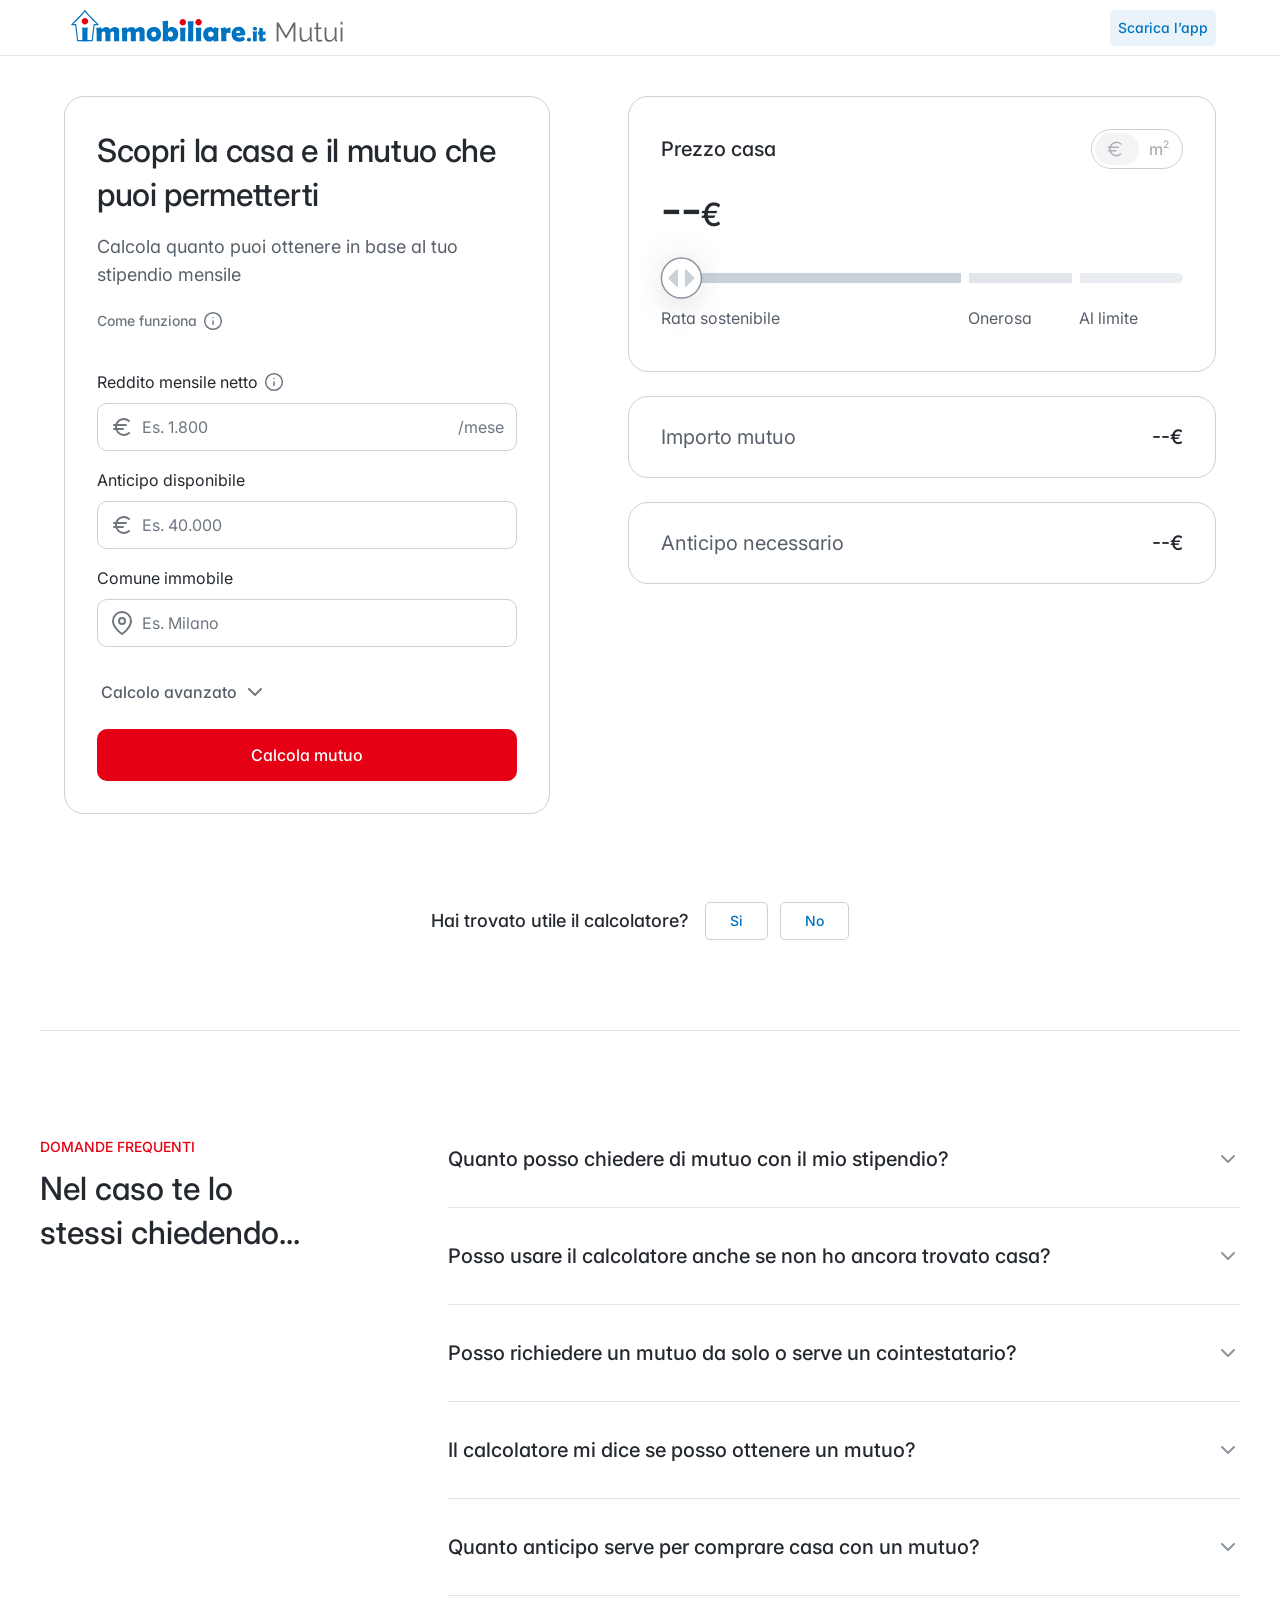
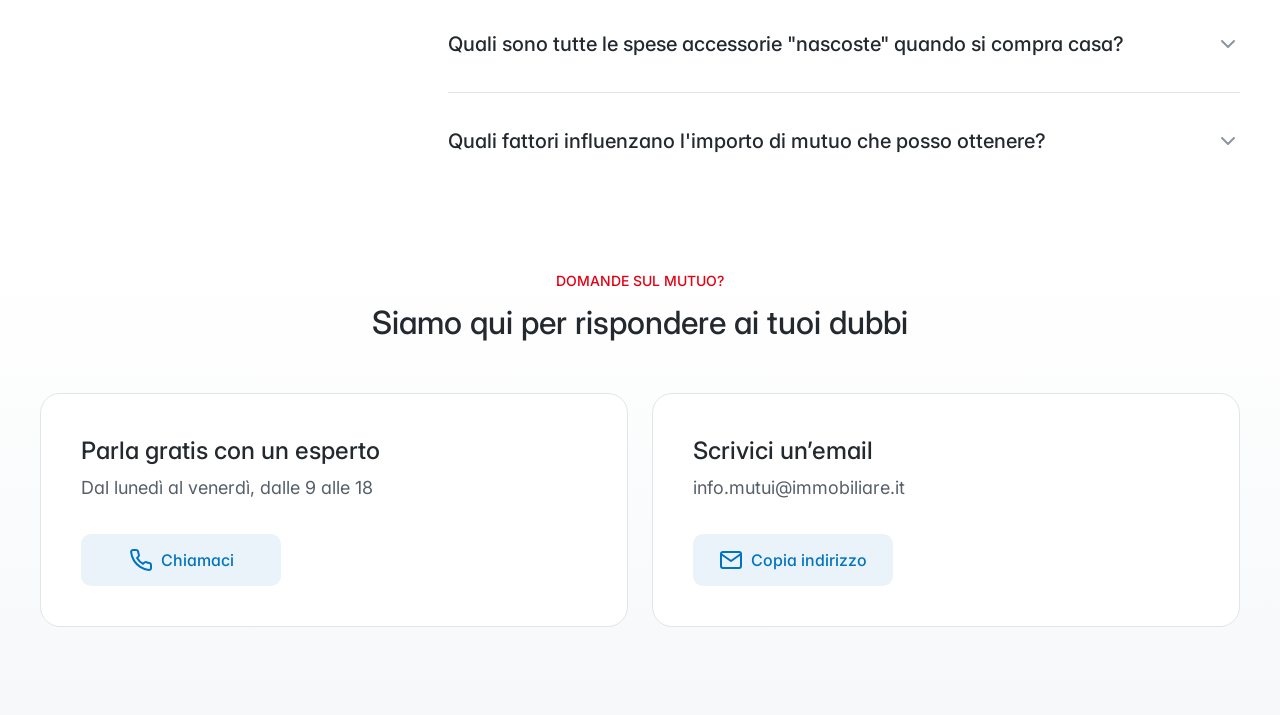
==== commit 9e58ff9c: "Add files via upload" ====
--- a/index.html
+++ b/index.html
@@ -202,6 +202,7 @@
 
   <!-- Feedback -->
   <div class="fb-wrap" id="fbWrap"><div class="inner">
+    <hr class="sep m-only">
     <div class="fb" id="fb">
       <div class="fb-step q" id="fbQ">
         <p class="fb-title">Hai trovato utile il calcolatore?</p>
@@ -217,23 +218,27 @@
   </div></div>
 </section>
 
+<div class="sep-wrap"><hr class="sep"></div>
+
 <section class="faq" aria-labelledby="faqTitle">
   <div class="faq-in">
-    <div class="faq-head"><p class="eyebrow">Domande frequenti</p><h2 id="faqTitle">Nel caso te lo stessi chiedendo...</h2></div>
+    <div class="faq-head"><p class="eyebrow">Domande frequenti</p><h2 id="faqTitle">Nel caso te lo<br class="br-d"> stessi chiedendo...</h2></div>
     <div class="faq-list" id="faqList"></div>
   </div>
 </section>
+
+<div class="sep-wrap m-only"><hr class="sep"></div>
 
 <section class="contacts" aria-labelledby="ctTitle">
   <div class="contacts-in">
-    <div class="contacts-head"><p class="eyebrow">Domande sul mutuo?</p><h2 id="ctTitle">Siamo qui per rispondere ai tuoi dubbi</h2></div>
+    <div class="contacts-head"><p class="eyebrow">Domande sul mutuo?</p><h2 id="ctTitle">Siamo qui per<br class="br-m"> rispondere ai tuoi dubbi</h2></div>
     <div class="ccards">
       <div class="ccard">
-        <h3>Parla gratis con un esperto</h3><p>Dal lunedì al venerdì, dalle 9 alle 18</p>
+        <div class="copy"><h3>Parla gratis con un esperto</h3><p>Dal lunedì al venerdì, dalle 9 alle 18</p></div>
         <a class="btn btn-blue-low" id="callBtn" href="tel:+390640060565"><span class="lbl"><svg aria-hidden="true" focusable="false" width="24" height="24" viewBox="0 0 24 24" fill="none" xmlns="http://www.w3.org/2000/svg"><path d="M21.9999 16.9201V19.9201C22.0011 20.1986 21.944 20.4743 21.8324 20.7294C21.7209 20.9846 21.5572 21.2137 21.352 21.402C21.1468 21.5902 20.9045 21.7336 20.6407 21.8228C20.3769 21.912 20.0973 21.9452 19.8199 21.9201C16.7428 21.5857 13.7869 20.5342 11.1899 18.8501C8.77376 17.3148 6.72527 15.2663 5.18993 12.8501C3.49991 10.2413 2.44818 7.27109 2.11993 4.1801C2.09494 3.90356 2.12781 3.62486 2.21643 3.36172C2.30506 3.09859 2.4475 2.85679 2.6347 2.65172C2.82189 2.44665 3.04974 2.28281 3.30372 2.17062C3.55771 2.05843 3.83227 2.00036 4.10993 2.0001H7.10993C7.59524 1.99532 8.06572 2.16718 8.43369 2.48363C8.80166 2.80008 9.04201 3.23954 9.10993 3.7201C9.23656 4.68016 9.47138 5.62282 9.80993 6.5301C9.94448 6.88802 9.9736 7.27701 9.89384 7.65098C9.81408 8.02494 9.6288 8.36821 9.35993 8.6401L8.08993 9.9101C9.51349 12.4136 11.5864 14.4865 14.0899 15.9101L15.3599 14.6401C15.6318 14.3712 15.9751 14.1859 16.3491 14.1062C16.723 14.0264 17.112 14.0556 17.4699 14.1901C18.3772 14.5286 19.3199 14.7635 20.2799 14.8901C20.7657 14.9586 21.2093 15.2033 21.5265 15.5776C21.8436 15.9519 22.0121 16.4297 21.9999 16.9201Z" stroke="#0074C1" stroke-width="2" stroke-linecap="round" stroke-linejoin="round"/></svg><span>Chiamaci</span></span></a>
       </div>
       <div class="ccard">
-        <h3>Scrivici un’email</h3><p>info.mutui@immobiliare.it</p>
+        <div class="copy"><h3>Scrivici un’email</h3><p>info.mutui@immobiliare.it</p></div>
         <button type="button" class="btn btn-blue-low" id="copyMail"><span class="lbl"><svg aria-hidden="true" focusable="false" width="24" height="24" viewBox="0 0 24 24" fill="none" xmlns="http://www.w3.org/2000/svg"><path d="M4 4H20C21.1 4 22 4.9 22 6V18C22 19.1 21.1 20 20 20H4C2.9 20 2 19.1 2 18V6C2 4.9 2.9 4 4 4Z" stroke="#0074C1" stroke-width="2" stroke-linecap="round" stroke-linejoin="round"/><path d="M22 6L12 13L2 6" stroke="#0074C1" stroke-width="2" stroke-linecap="round" stroke-linejoin="round"/></svg><span>Copia indirizzo</span></span></button>
       </div>
     </div>
@@ -251,6 +256,7 @@
 
 <script>window.ICONS={"info20": "<svg width=\"20\" height=\"20\" viewBox=\"0 0 20 20\" fill=\"none\" xmlns=\"http://www.w3.org/2000/svg\"><path d=\"M10.0001 18.3327C14.6025 18.3327 18.3334 14.6017 18.3334 9.99935C18.3334 5.39698 14.6025 1.66602 10.0001 1.66602C5.39771 1.66602 1.66675 5.39698 1.66675 9.99935C1.66675 14.6017 5.39771 18.3327 10.0001 18.3327Z\" stroke=\"#6E7781\" stroke-width=\"1.5\" stroke-linecap=\"round\" stroke-linejoin=\"round\"/><path d=\"M10 13.3333V10\" stroke=\"#6E7781\" stroke-width=\"1.5\" stroke-linecap=\"round\" stroke-linejoin=\"round\"/><path d=\"M10 6.66602H10.0083\" stroke=\"#6E7781\" stroke-width=\"1.5\" stroke-linecap=\"round\" stroke-linejoin=\"round\"/></svg>", "euroField": "<svg width=\"24\" height=\"24\" viewBox=\"0 0 24 24\" fill=\"none\" xmlns=\"http://www.w3.org/2000/svg\"><path d=\"M4 10H16M4 14H13M19 6.00003C17.5771 4.70768 15.7222 3.99427 13.8 4.00003C12.7625 4.01308 11.7378 4.23037 10.7843 4.63949C9.83083 5.0486 8.96727 5.64153 8.24296 6.38442C7.51864 7.1273 6.94776 8.00559 6.56291 8.96913C6.17806 9.93266 5.98678 10.9626 6 12C6 16.4 9.5 20 13.8 20C15.8 20 17.6 19.2 19 18\" stroke=\"#6E7781\" stroke-width=\"2\" stroke-linecap=\"round\" stroke-linejoin=\"round\"/></svg>", "cross": "<svg width=\"24\" height=\"24\" viewBox=\"0 0 24 24\" fill=\"none\" xmlns=\"http://www.w3.org/2000/svg\"><path d=\"M12 22C17.5228 22 22 17.5228 22 12C22 6.47715 17.5228 2 12 2C6.47715 2 2 6.47715 2 12C2 17.5228 6.47715 22 12 22Z\" fill=\"#EFF2F6\" stroke=\"#EFF2F6\" stroke-width=\"2\" stroke-linecap=\"round\" stroke-linejoin=\"round\"/><path d=\"M15 9L9 15M9 9L15 15\" stroke=\"#6E7781\" stroke-width=\"2\" stroke-linecap=\"round\" stroke-linejoin=\"round\"/></svg>", "pin24": "<svg width=\"24\" height=\"24\" viewBox=\"0 0 24 24\" fill=\"none\" xmlns=\"http://www.w3.org/2000/svg\"><path d=\"M21 10C21 17 12 23 12 23C12 23 3 17 3 10C3 7.61305 3.94821 5.32387 5.63604 3.63604C7.32387 1.94821 9.61305 1 12 1C14.3869 1 16.6761 1.94821 18.364 3.63604C20.0518 5.32387 21 7.61305 21 10Z\" stroke=\"#6E7781\" stroke-width=\"2\" stroke-linecap=\"round\" stroke-linejoin=\"round\"/><path d=\"M12 13C13.6569 13 15 11.6569 15 10C15 8.34315 13.6569 7 12 7C10.3431 7 9 8.34315 9 10C9 11.6569 10.3431 13 12 13Z\" stroke=\"#6E7781\" stroke-width=\"2\" stroke-linecap=\"round\" stroke-linejoin=\"round\"/></svg>", "chevDown24": "<svg width=\"24\" height=\"24\" viewBox=\"0 0 24 24\" fill=\"none\" xmlns=\"http://www.w3.org/2000/svg\"><path d=\"M18 9L12 15L6 9\" stroke=\"#6E7781\" stroke-width=\"2\" stroke-linecap=\"round\" stroke-linejoin=\"round\"/></svg>", "chevDownFaq": "<svg width=\"24\" height=\"24\" viewBox=\"0 0 24 24\" fill=\"none\" xmlns=\"http://www.w3.org/2000/svg\"><path d=\"M18 9L12 15L6 9\" stroke=\"#8C959F\" stroke-width=\"2\" stroke-linecap=\"round\" stroke-linejoin=\"round\"/></svg>", "share20": "<svg width=\"20\" height=\"20\" viewBox=\"0 0 20 20\" fill=\"none\" xmlns=\"http://www.w3.org/2000/svg\"><path d=\"M15 18.334C16.3807 18.334 17.5 17.2147 17.5 15.834C17.5 14.4533 16.3807 13.334 15 13.334C13.6193 13.334 12.5 14.4533 12.5 15.834C12.5 17.2147 13.6193 18.334 15 18.334Z\" stroke=\"#0074C1\" stroke-width=\"1.5\" stroke-linecap=\"round\" stroke-linejoin=\"round\"/><path d=\"M5 12.5C6.38071 12.5 7.5 11.3807 7.5 10C7.5 8.61929 6.38071 7.5 5 7.5C3.61929 7.5 2.5 8.61929 2.5 10C2.5 11.3807 3.61929 12.5 5 12.5Z\" stroke=\"#0074C1\" stroke-width=\"1.5\" stroke-linecap=\"round\" stroke-linejoin=\"round\"/><path d=\"M7.15833 11.2578L12.85 14.5745\" stroke=\"#0074C1\" stroke-width=\"1.5\" stroke-linecap=\"round\" stroke-linejoin=\"round\"/><path d=\"M15 6.66602C16.3807 6.66602 17.5 5.54673 17.5 4.16602C17.5 2.7853 16.3807 1.66602 15 1.66602C13.6193 1.66602 12.5 2.7853 12.5 4.16602C12.5 5.54673 13.6193 6.66602 15 6.66602Z\" stroke=\"#0074C1\" stroke-width=\"1.5\" stroke-linecap=\"round\" stroke-linejoin=\"round\"/><path d=\"M12.8417 5.42578L7.15833 8.74245\" stroke=\"#0074C1\" stroke-width=\"1.5\" stroke-linecap=\"round\" stroke-linejoin=\"round\"/></svg>", "euro20": "<svg width=\"20\" height=\"20\" viewBox=\"0 0 20 20\" fill=\"none\" xmlns=\"http://www.w3.org/2000/svg\"><path d=\"M3.33337 8.33401H13.3334M3.33337 11.6673H10.8334M15.8334 5.00068C14.6476 3.92371 13.1019 3.32921 11.5 3.33401C10.6355 3.34489 9.78154 3.52596 8.98697 3.86689C8.1924 4.20782 7.47277 4.70193 6.86917 5.321C6.26558 5.94007 5.78984 6.67198 5.46913 7.47492C5.14843 8.27787 4.98903 9.13613 5.00004 10.0007C5.00004 13.6673 7.91671 16.6673 11.5 16.6673C13.1667 16.6673 14.6667 16.0007 15.8334 15.0007\" stroke=\"currentColor\" stroke-width=\"1.5\" stroke-linecap=\"round\" stroke-linejoin=\"round\"/></svg>", "chevDown20": "<svg width=\"20\" height=\"20\" viewBox=\"0 0 20 20\" fill=\"none\" xmlns=\"http://www.w3.org/2000/svg\"><path d=\"M15 7.5L10 12.5L5 7.5\" stroke=\"#6E7781\" stroke-width=\"1.5\" stroke-linecap=\"round\" stroke-linejoin=\"round\"/></svg>", "arrowBlue": "<svg width=\"24\" height=\"24\" viewBox=\"0 0 24 24\" fill=\"none\" xmlns=\"http://www.w3.org/2000/svg\"><path d=\"M5 12H19\" stroke=\"currentColor\" stroke-width=\"2\" stroke-linecap=\"round\" stroke-linejoin=\"round\"/><path d=\"M12 19L19 12L12 5\" stroke=\"currentColor\" stroke-width=\"2\" stroke-linecap=\"round\" stroke-linejoin=\"round\"/></svg>", "phone": "<svg width=\"24\" height=\"24\" viewBox=\"0 0 24 24\" fill=\"none\" xmlns=\"http://www.w3.org/2000/svg\"><path d=\"M21.9999 16.9201V19.9201C22.0011 20.1986 21.944 20.4743 21.8324 20.7294C21.7209 20.9846 21.5572 21.2137 21.352 21.402C21.1468 21.5902 20.9045 21.7336 20.6407 21.8228C20.3769 21.912 20.0973 21.9452 19.8199 21.9201C16.7428 21.5857 13.7869 20.5342 11.1899 18.8501C8.77376 17.3148 6.72527 15.2663 5.18993 12.8501C3.49991 10.2413 2.44818 7.27109 2.11993 4.1801C2.09494 3.90356 2.12781 3.62486 2.21643 3.36172C2.30506 3.09859 2.4475 2.85679 2.6347 2.65172C2.82189 2.44665 3.04974 2.28281 3.30372 2.17062C3.55771 2.05843 3.83227 2.00036 4.10993 2.0001H7.10993C7.59524 1.99532 8.06572 2.16718 8.43369 2.48363C8.80166 2.80008 9.04201 3.23954 9.10993 3.7201C9.23656 4.68016 9.47138 5.62282 9.80993 6.5301C9.94448 6.88802 9.9736 7.27701 9.89384 7.65098C9.81408 8.02494 9.6288 8.36821 9.35993 8.6401L8.08993 9.9101C9.51349 12.4136 11.5864 14.4865 14.0899 15.9101L15.3599 14.6401C15.6318 14.3712 15.9751 14.1859 16.3491 14.1062C16.723 14.0264 17.112 14.0556 17.4699 14.1901C18.3772 14.5286 19.3199 14.7635 20.2799 14.8901C20.7657 14.9586 21.2093 15.2033 21.5265 15.5776C21.8436 15.9519 22.0121 16.4297 21.9999 16.9201Z\" stroke=\"#0074C1\" stroke-width=\"2\" stroke-linecap=\"round\" stroke-linejoin=\"round\"/></svg>", "mail": "<svg width=\"24\" height=\"24\" viewBox=\"0 0 24 24\" fill=\"none\" xmlns=\"http://www.w3.org/2000/svg\"><path d=\"M4 4H20C21.1 4 22 4.9 22 6V18C22 19.1 21.1 20 20 20H4C2.9 20 2 19.1 2 18V6C2 4.9 2.9 4 4 4Z\" stroke=\"#0074C1\" stroke-width=\"2\" stroke-linecap=\"round\" stroke-linejoin=\"round\"/><path d=\"M22 6L12 13L2 6\" stroke=\"#0074C1\" stroke-width=\"2\" stroke-linecap=\"round\" stroke-linejoin=\"round\"/></svg>", "pin32": "<svg width=\"32\" height=\"32\" viewBox=\"0 0 32 32\" fill=\"none\" xmlns=\"http://www.w3.org/2000/svg\"><path d=\"M23.5458 18.8223C27.075 19.7601 29.3913 21.3374 29.3913 23.1251C29.3913 26.0013 23.3958 28.3329 16 28.3329C8.60418 28.3329 2.60868 26.0013 2.60868 23.1251C2.60868 21.3374 4.92501 19.7601 8.45419 18.8223\" stroke=\"#6E7781\" stroke-width=\"2\" stroke-linecap=\"round\" stroke-linejoin=\"round\"/><path d=\"M23.4396 10.1056C23.4396 14.2144 16 23.497 16 23.497C16 23.497 8.56037 14.2144 8.56037 10.1056C8.56037 5.99685 11.8912 2.66602 16 2.66602C20.1088 2.66602 23.4396 5.99685 23.4396 10.1056Z\" stroke=\"#6E7781\" stroke-width=\"2\" stroke-linecap=\"round\" stroke-linejoin=\"round\"/><circle cx=\"16\" cy=\"10.4789\" r=\"2.60387\" stroke=\"#6E7781\" stroke-width=\"2\" stroke-linecap=\"round\" stroke-linejoin=\"round\"/></svg>", "alert20": "<svg width=\"20\" height=\"20\" viewBox=\"0 0 20 20\" fill=\"none\" xmlns=\"http://www.w3.org/2000/svg\"><path d=\"M8.5749 3.21635L1.51656 14.9997C1.37104 15.2517 1.29403 15.5374 1.29322 15.8284C1.2924 16.1195 1.3678 16.4056 1.51192 16.6585C1.65603 16.9113 1.86383 17.122 2.11465 17.2696C2.36547 17.4171 2.65056 17.4965 2.94156 17.4997H17.0582C17.3492 17.4965 17.6343 17.4171 17.8851 17.2696C18.136 17.122 18.3438 16.9113 18.4879 16.6585C18.632 16.4056 18.7074 16.1195 18.7066 15.8284C18.7058 15.5374 18.6288 15.2517 18.4832 14.9997L11.4249 3.21635C11.2763 2.97144 11.0672 2.76895 10.8176 2.62842C10.568 2.48789 10.2863 2.41406 9.9999 2.41406C9.71345 2.41406 9.43184 2.48789 9.18223 2.62842C8.93263 2.76895 8.72345 2.97144 8.5749 3.21635V3.21635Z\" stroke=\"#CF0043\" stroke-width=\"1.5\" stroke-linecap=\"round\" stroke-linejoin=\"round\"/><path d=\"M10 7.5V10.8333\" stroke=\"#CF0043\" stroke-width=\"1.5\" stroke-linecap=\"round\" stroke-linejoin=\"round\"/><path d=\"M10 14.168H10.0083\" stroke=\"#CF0043\" stroke-width=\"1.5\" stroke-linecap=\"round\" stroke-linejoin=\"round\"/></svg>", "close24": "<svg width=\"24\" height=\"24\" viewBox=\"0 0 24 24\" fill=\"none\" xmlns=\"http://www.w3.org/2000/svg\"><path d=\"M18 6L6 18\" stroke=\"#8C959F\" stroke-width=\"2\" stroke-linecap=\"round\" stroke-linejoin=\"round\"/><path d=\"M6 6L18 18\" stroke=\"#8C959F\" stroke-width=\"2\" stroke-linecap=\"round\" stroke-linejoin=\"round\"/></svg>", "leaf20": "<svg width=\"20\" height=\"20\" viewBox=\"0 0 20 20\" fill=\"none\" xmlns=\"http://www.w3.org/2000/svg\"><path d=\"M4.5835 13.3346C3.05825 3.80187 13.4011 5.32309 15.9762 2.55946C16.2318 2.28513 16.7684 2.25479 16.8934 2.60829C18.4999 7.1498 17.5455 17.7031 6.19187 15.1088C4.34664 16.5656 3.3335 17.918 3.3335 17.918\" stroke=\"#11A874\" stroke-width=\"1.5\" stroke-linecap=\"round\" stroke-linejoin=\"round\"/><path d=\"M7.5 12.293C7.5 12.293 8.24074 10.6036 10.463 9.98528C12.6852 9.36693 13.4259 8.83143 14.1667 7.29297\" stroke=\"#11A874\" stroke-width=\"1.5\" stroke-linecap=\"round\" stroke-linejoin=\"round\"/></svg>", "percent": "<svg width=\"24\" height=\"24\" viewBox=\"0 0 24 24\" fill=\"none\" xmlns=\"http://www.w3.org/2000/svg\"><path d=\"M19 5L5 19\" stroke=\"#6E7781\" stroke-width=\"2\" stroke-linecap=\"round\" stroke-linejoin=\"round\"/><path d=\"M17.5 20C18.8807 20 20 18.8807 20 17.5C20 16.1193 18.8807 15 17.5 15C16.1193 15 15 16.1193 15 17.5C15 18.8807 16.1193 20 17.5 20Z\" stroke=\"#6E7781\" stroke-width=\"2\" stroke-linecap=\"round\" stroke-linejoin=\"round\"/><path d=\"M6.5 9C7.88071 9 9 7.88071 9 6.5C9 5.11929 7.88071 4 6.5 4C5.11929 4 4 5.11929 4 6.5C4 7.88071 5.11929 9 6.5 9Z\" stroke=\"#6E7781\" stroke-width=\"2\" stroke-linecap=\"round\" stroke-linejoin=\"round\"/></svg>", "pointer": "<svg width=\"95\" height=\"115\" viewBox=\"0 0 95 115\" fill=\"none\" xmlns=\"http://www.w3.org/2000/svg\"><g filter=\"url(#ptrShadow)\"><circle cx=\"47.4166\" cy=\"54.084\" r=\"20\" fill=\"white\"/><circle cx=\"47.4166\" cy=\"54.084\" r=\"20\" stroke=\"#8C959F\" stroke-width=\"1.5\"/></g><path d=\"M43.9166 45.5929C43.9166 45.0361 43.2434 44.7572 42.8497 45.1509L34.3586 53.642C34.1145 53.8861 34.1145 54.2818 34.3586 54.5259L42.8497 63.017C43.2434 63.4108 43.9166 63.1319 43.9166 62.5751V45.5929Z\" fill=\"#C9D1D9\"/><path d=\"M50.9166 45.5929C50.9166 45.0361 51.5898 44.7572 51.9836 45.1509L60.4747 53.642C60.7188 53.8861 60.7188 54.2818 60.4747 54.5259L51.9836 63.017C51.5898 63.4108 50.9166 63.1319 50.9166 62.5751V45.5929Z\" fill=\"#C9D1D9\"/><defs><filter id=\"ptrShadow\" x=\"-4.19617e-05\" y=\"0.000649452\" width=\"94.8333\" height=\"114.833\" filterUnits=\"userSpaceOnUse\" color-interpolation-filters=\"sRGB\"><feFlood flood-opacity=\"0\" result=\"BackgroundImageFix\"/><feColorMatrix in=\"SourceAlpha\" type=\"matrix\" values=\"0 0 0 0 0 0 0 0 0 0 0 0 0 0 0 0 0 0 127 0\" result=\"hardAlpha\"/><feOffset dy=\"13.3333\"/><feGaussianBlur stdDeviation=\"13.3333\"/><feColorMatrix type=\"matrix\" values=\"0 0 0 0 0.141176 0 0 0 0 0.160784 0 0 0 0 0.184314 0 0 0 0.08 0\"/><feBlend mode=\"normal\" in2=\"BackgroundImageFix\" result=\"effect1_dropShadow\"/><feColorMatrix in=\"SourceAlpha\" type=\"matrix\" values=\"0 0 0 0 0 0 0 0 0 0 0 0 0 0 0 0 0 0 127 0\" result=\"hardAlpha\"/><feOffset dy=\"-6.66667\"/><feGaussianBlur stdDeviation=\"13.3333\"/><feColorMatrix type=\"matrix\" values=\"0 0 0 0 0.141176 0 0 0 0 0.160784 0 0 0 0 0.184314 0 0 0 0.06 0\"/><feBlend mode=\"normal\" in2=\"effect1_dropShadow\" result=\"effect2_dropShadow\"/><feBlend mode=\"normal\" in=\"SourceGraphic\" in2=\"effect2_dropShadow\" result=\"shape\"/></filter></defs></svg>", "shWa": "<svg width=\"24\" height=\"24\" viewBox=\"0 0 24 24\" fill=\"none\" xmlns=\"http://www.w3.org/2000/svg\"><path d=\"M4.27037 16.3822L3 21L7.73583 19.7573C9.04236 20.4736 10.5031 20.8458 12 20.8458C16.9177 20.8458 20.9186 16.8448 20.9186 11.9277C20.9225 10.7546 20.6935 9.59243 20.245 8.50848C19.7964 7.42454 19.1372 6.44039 18.3056 5.61306C16.6183 3.92526 14.3775 3 11.991 3C7.0738 3 3.07285 7.00095 3.08189 11.9277C3.07989 13.4911 3.4898 15.0275 4.27037 16.3822Z\" stroke=\"#0074C1\" stroke-width=\"2\" stroke-linejoin=\"round\"/><path fill-rule=\"evenodd\" clip-rule=\"evenodd\" d=\"M9.76822 8.18719C9.60497 7.81496 9.42364 7.80592 9.26943 7.80592C9.1333 7.79688 8.9876 7.79688 8.83339 7.79688C8.68876 7.79688 8.44362 7.85112 8.23517 8.07818C8.02619 8.3047 7.45508 8.84018 7.45508 9.93773C7.45508 11.0358 8.25325 12.0972 8.36226 12.2424C8.47073 12.3875 9.90435 14.7097 12.1728 15.6084C14.0595 16.3523 14.4408 16.2072 14.8492 16.1614C15.257 16.1162 16.1647 15.6265 16.3551 15.1C16.5364 14.5832 16.5364 14.1296 16.4822 14.0386C16.428 13.9482 16.2732 13.8935 16.0557 13.7754C15.8287 13.6669 14.7402 13.1224 14.5317 13.0496C14.3227 12.9773 14.1776 12.9411 14.0324 13.1586C13.8872 13.3856 13.4607 13.8844 13.3252 14.0296C13.1975 14.1748 13.0619 14.1929 12.8439 14.0838C12.6174 13.9754 11.9006 13.7393 11.0476 12.9773C10.3851 12.387 9.94051 11.6527 9.80438 11.4352C9.67782 11.2081 9.7863 11.0901 9.90435 10.981C10.0043 10.8816 10.1314 10.7184 10.2404 10.5913C10.3489 10.4636 10.3851 10.3642 10.467 10.219C10.5393 10.0739 10.5031 9.93773 10.4489 9.82925C10.3941 9.72928 9.96816 8.63174 9.76822 8.18719Z\" fill=\"#0074C1\" stroke=\"#0074C1\" stroke-width=\"0.675\" stroke-linejoin=\"round\"/></svg>", "shLink": "<svg width=\"24\" height=\"24\" viewBox=\"0 0 24 24\" fill=\"none\" xmlns=\"http://www.w3.org/2000/svg\"><path d=\"M15 7H18C18.6566 7 19.3068 7.12933 19.9134 7.3806C20.52 7.63188 21.0712 8.00017 21.5355 8.46447C21.9998 8.92876 22.3681 9.47996 22.6194 10.0866C22.8707 10.6932 23 11.3434 23 12C23 12.6566 22.8707 13.3068 22.6194 13.9134C22.3681 14.52 21.9998 15.0712 21.5355 15.5355C21.0712 15.9998 20.52 16.3681 19.9134 16.6194C19.3068 16.8707 18.6566 17 18 17H15M9 17H6C5.34339 17 4.69321 16.8707 4.08658 16.6194C3.47995 16.3681 2.92876 15.9998 2.46447 15.5355C1.52678 14.5979 1 13.3261 1 12C1 10.6739 1.52678 9.40215 2.46447 8.46447C3.40215 7.52678 4.67392 7 6 7H9\" stroke=\"#0074C1\" stroke-width=\"2\" stroke-linecap=\"round\" stroke-linejoin=\"round\"/><path d=\"M8 12H16\" stroke=\"#0074C1\" stroke-width=\"2\" stroke-linecap=\"round\" stroke-linejoin=\"round\"/></svg>", "loc1": "<svg width=\"34\" height=\"34\" viewBox=\"0 0 34 34\" fill=\"none\" xmlns=\"http://www.w3.org/2000/svg\"><path d=\"M31.6667 1H2.33333C1.59695 1 1 1.59695 1 2.33333V31.6667C1 32.403 1.59695 33 2.33333 33H8.66667C8.66667 28.7778 11.6 20.3333 23.3333 20.3333V33H31.6667C32.403 33 33 32.403 33 31.6667V2.33333C33 1.59695 32.403 1 31.6667 1Z\" stroke=\"#6E7781\" stroke-width=\"2\" stroke-linejoin=\"round\"/></svg>", "loc2": "<svg width=\"62\" height=\"34\" viewBox=\"0 0 62 34\" fill=\"none\" xmlns=\"http://www.w3.org/2000/svg\"><path d=\"M59.6667 1H2.33333C1.59695 1 1 1.59695 1 2.33333V31.6667C1 32.403 1.59695 33 2.33333 33H8.66667C8.66667 28.7778 11.6 20.3333 23.3333 20.3333V33H59.6667C60.403 33 61 32.403 61 31.6667V2.33333C61 1.59695 60.403 1 59.6667 1Z\" stroke=\"#6E7781\" stroke-width=\"2\" stroke-linejoin=\"round\"/><path d=\"M33 1V33\" stroke=\"#6E7781\" stroke-linecap=\"round\" stroke-linejoin=\"round\" stroke-dasharray=\"4 4\"/><path d=\"M43.3068 23V21.7273L47.2443 17.6477C47.6648 17.2045 48.0114 16.8163 48.2841 16.483C48.5606 16.1458 48.767 15.8258 48.9034 15.5227C49.0398 15.2197 49.108 14.8977 49.108 14.5568C49.108 14.1705 49.017 13.8371 48.8352 13.5568C48.6534 13.2727 48.4053 13.0549 48.0909 12.9034C47.7765 12.7481 47.4223 12.6705 47.0284 12.6705C46.6117 12.6705 46.2481 12.7557 45.9375 12.9261C45.6269 13.0966 45.3883 13.3371 45.2216 13.6477C45.0549 13.9583 44.9716 14.322 44.9716 14.7386H43.2955C43.2955 14.0303 43.4583 13.411 43.7841 12.8807C44.1098 12.3504 44.5568 11.9394 45.125 11.6477C45.6932 11.3523 46.339 11.2045 47.0625 11.2045C47.7936 11.2045 48.4375 11.3504 48.9943 11.642C49.5549 11.9299 49.9924 12.3239 50.3068 12.8239C50.6212 13.3201 50.7784 13.8807 50.7784 14.5057C50.7784 14.9375 50.697 15.3598 50.5341 15.7727C50.375 16.1856 50.0966 16.6458 49.6989 17.1534C49.3011 17.6572 48.7481 18.2689 48.0398 18.9886L45.7273 21.4091V21.4943H50.9659V23H43.3068Z\" fill=\"#6E7781\"/></svg>", "loc3": "<svg width=\"90\" height=\"34\" viewBox=\"0 0 90 34\" fill=\"none\" xmlns=\"http://www.w3.org/2000/svg\"><path d=\"M87.6667 1H2.33333C1.59695 1 1 1.59695 1 2.33333V31.6667C1 32.403 1.59695 33 2.33333 33H8.66667C8.66667 28.7778 11.6 20.3333 23.3333 20.3333V33H87.6667C88.403 33 89 32.403 89 31.6667V2.33333C89 1.59695 88.403 1 87.6667 1Z\" stroke=\"#6E7781\" stroke-width=\"2\" stroke-linejoin=\"round\"/><path d=\"M33 1V33\" stroke=\"#6E7781\" stroke-linecap=\"round\" stroke-linejoin=\"round\" stroke-dasharray=\"4 4\"/><path d=\"M61 1V33\" stroke=\"#6E7781\" stroke-linecap=\"round\" stroke-linejoin=\"round\" stroke-dasharray=\"4 4\"/><path d=\"M75.358 23.1591C74.5777 23.1591 73.8807 23.0246 73.267 22.7557C72.6572 22.4867 72.1742 22.1136 71.8182 21.6364C71.4659 21.1553 71.2765 20.5985 71.25 19.9659H73.0341C73.0568 20.3106 73.1723 20.6098 73.3807 20.8636C73.5928 21.1136 73.8693 21.3068 74.2102 21.4432C74.5511 21.5795 74.9299 21.6477 75.3466 21.6477C75.8049 21.6477 76.2102 21.5682 76.5625 21.4091C76.9186 21.25 77.197 21.0284 77.3977 20.7443C77.5985 20.4564 77.6989 20.125 77.6989 19.75C77.6989 19.3598 77.5985 19.017 77.3977 18.7216C77.2008 18.4223 76.911 18.1875 76.5284 18.017C76.1496 17.8466 75.6913 17.7614 75.1534 17.7614H74.1705V16.3295H75.1534C75.5852 16.3295 75.964 16.2519 76.2898 16.0966C76.6193 15.9413 76.8769 15.7254 77.0625 15.4489C77.2481 15.1686 77.3409 14.8409 77.3409 14.4659C77.3409 14.1061 77.2595 13.7936 77.0966 13.5284C76.9375 13.2595 76.7102 13.0492 76.4148 12.8977C76.1231 12.7462 75.7784 12.6705 75.3807 12.6705C75.0019 12.6705 74.6477 12.7405 74.3182 12.8807C73.9924 13.017 73.7273 13.214 73.5227 13.4716C73.3182 13.7254 73.2083 14.0303 73.1932 14.3864H71.4943C71.5133 13.7576 71.6989 13.2045 72.0511 12.7273C72.4072 12.25 72.8769 11.8769 73.4602 11.608C74.0436 11.339 74.6913 11.2045 75.4034 11.2045C76.1496 11.2045 76.7936 11.3504 77.3352 11.642C77.8807 11.9299 78.3011 12.3144 78.5966 12.7955C78.8958 13.2765 79.0436 13.803 79.0398 14.375C79.0436 15.0265 78.8617 15.5795 78.4943 16.0341C78.1307 16.4886 77.6458 16.7936 77.0398 16.9489V17.0398C77.8125 17.1572 78.411 17.464 78.8352 17.9602C79.2633 18.4564 79.4754 19.072 79.4716 19.8068C79.4754 20.447 79.2973 21.0208 78.9375 21.5284C78.5814 22.036 78.0947 22.4356 77.4773 22.7273C76.8598 23.0152 76.1534 23.1591 75.358 23.1591Z\" fill=\"#6E7781\"/></svg>", "loc4": "<svg width=\"118\" height=\"34\" viewBox=\"0 0 118 34\" fill=\"none\" xmlns=\"http://www.w3.org/2000/svg\"><path d=\"M115.667 1H2.33333C1.59695 1 1 1.59695 1 2.33333V31.6667C1 32.403 1.59695 33 2.33333 33H8.66667C8.66667 28.7778 11.6 20.3333 23.3333 20.3333V33H115.667C116.403 33 117 32.403 117 31.6667V2.33333C117 1.59695 116.403 1 115.667 1Z\" stroke=\"#6E7781\" stroke-width=\"2\" stroke-linejoin=\"round\"/><path d=\"M33 1V33\" stroke=\"#6E7781\" stroke-linecap=\"round\" stroke-linejoin=\"round\" stroke-dasharray=\"4 4\"/><path d=\"M61 1V33\" stroke=\"#6E7781\" stroke-linecap=\"round\" stroke-linejoin=\"round\" stroke-dasharray=\"4 4\"/><path d=\"M89 1V33\" stroke=\"#6E7781\" stroke-linecap=\"round\" stroke-linejoin=\"round\" stroke-dasharray=\"4 4\"/><path d=\"M98.9062 20.7273V19.3068L103.935 11.3636H105.054V13.4545H104.344L100.747 19.1477V19.2386H107.639V20.7273H98.9062ZM104.423 23V20.2955L104.435 19.6477V11.3636H106.099V23H104.423Z\" fill=\"#6E7781\"/></svg>", "loc5": "<svg width=\"147\" height=\"34\" viewBox=\"0 0 147 34\" fill=\"none\" xmlns=\"http://www.w3.org/2000/svg\"><path d=\"M115.667 1H2.33333C1.59695 1 1 1.59695 1 2.33333V31.6667C1 32.403 1.59695 33 2.33333 33H8.66667C8.66667 28.7778 11.6 20.3333 23.3333 20.3333V33H115.667C116.403 33 117 32.403 117 31.6667V2.33333C117 1.59695 116.403 1 115.667 1Z\" stroke=\"#6E7781\" stroke-width=\"2\" stroke-linejoin=\"round\"/><path d=\"M33 1V33\" stroke=\"#6E7781\" stroke-linecap=\"round\" stroke-linejoin=\"round\" stroke-dasharray=\"4 4\"/><path d=\"M61 1V33\" stroke=\"#6E7781\" stroke-linecap=\"round\" stroke-linejoin=\"round\" stroke-dasharray=\"4 4\"/><path d=\"M131.382 23.1591C130.67 23.1591 130.03 23.0227 129.462 22.75C128.897 22.4735 128.446 22.0947 128.109 21.6136C127.772 21.1326 127.592 20.5833 127.57 19.9659H129.274C129.316 20.4659 129.537 20.8769 129.939 21.1989C130.34 21.5208 130.821 21.6818 131.382 21.6818C131.829 21.6818 132.225 21.5795 132.57 21.375C132.918 21.1667 133.191 20.8807 133.388 20.517C133.589 20.1534 133.689 19.7386 133.689 19.2727C133.689 18.7992 133.587 18.3769 133.382 18.0057C133.178 17.6345 132.895 17.3428 132.536 17.1307C132.179 16.9186 131.77 16.8106 131.308 16.8068C130.956 16.8068 130.602 16.8674 130.246 16.9886C129.89 17.1098 129.602 17.2689 129.382 17.4659L127.774 17.2273L128.428 11.3636H134.825V12.8693H129.888L129.518 16.125H129.587C129.814 15.9053 130.115 15.7216 130.49 15.5739C130.869 15.4261 131.274 15.3523 131.706 15.3523C132.414 15.3523 133.045 15.5208 133.598 15.858C134.155 16.1951 134.592 16.6553 134.911 17.2386C135.232 17.8182 135.392 18.4848 135.388 19.2386C135.392 19.9924 135.221 20.6648 134.876 21.2557C134.536 21.8466 134.062 22.3125 133.456 22.6534C132.854 22.9905 132.162 23.1591 131.382 23.1591ZM140.906 21.0455V13.3636H142.435V21.0455H140.906ZM137.832 17.9659V16.4432H145.514V17.9659H137.832Z\" fill=\"#6E7781\"/><path d=\"M89 1V33\" stroke=\"#6E7781\" stroke-linecap=\"round\" stroke-linejoin=\"round\" stroke-dasharray=\"4 4\"/></svg>", "appIcon": "<svg width=\"64\" height=\"64\" viewBox=\"0 0 64 64\" fill=\"none\" xmlns=\"http://www.w3.org/2000/svg\"><path d=\"M32.18 7C35.16 10.82 41.75 17.80 46.17 21.96C46.23 22.02 46.37 22.14 46.37 22.41C46.37 22.74 46.09 23.01 45.76 23.01H42.25C42.23 23.21 42.20 23.40 42.18 23.62C41.57 28.76 40.32 39.00 40.32 39.00C40.28 39.30 40.06 39.55 39.75 39.55C38.14 39.55 36.52 39.55 34.88 39.55C34.85 37.37 34.78 33.16 34.78 32.60C34.78 29.84 34.88 27.61 35.10 25.97C35.11 25.84 35.12 25.65 35.12 25.60C35.12 25.41 34.97 25.31 34.70 25.31C34.12 25.31 32.77 25.50 32.28 25.51C32.25 25.51 32.21 25.51 32.18 25.51C32.15 25.51 32.12 25.51 32.08 25.51C31.59 25.50 30.24 25.31 29.66 25.31C29.39 25.31 29.24 25.41 29.24 25.60C29.24 25.65 29.25 25.84 29.26 25.97C29.48 27.61 29.58 29.84 29.58 32.60C29.58 33.16 29.51 37.37 29.48 39.55H24.61C24.30 39.55 24.08 39.30 24.04 39.00C24.04 39.00 22.79 28.76 22.18 23.62C22.16 23.40 22.13 23.21 22.11 23.01H18.60C18.27 23.01 18 22.74 18 22.41C18 22.14 18.13 22.02 18.19 21.96C22.61 17.80 29.20 10.82 32.18 7H32.18Z\" fill=\"white\"/><path d=\"M32.18 22.19C34.03 22.19 35.54 20.69 35.54 18.83C35.54 16.98 34.03 15.470 32.18 15.47C30.33 15.47 28.82 16.98 28.82 18.83C28.82 20.69 30.33 22.19 32.18 22.19Z\" fill=\"#E50013\"/><path d=\"M47.17 55.86V48.81H48.36V55.86H47.17ZM47.17 47.48V46H48.36V47.48H47.17Z\" fill=\"white\"/><path d=\"M39.25 53.04V48.81H40.44V52.81C40.44 53.53 40.57 54.07 40.82 54.43C41.07 54.79 41.45 54.97 41.94 54.97C42.27 54.97 42.58 54.90 42.88 54.76C43.18 54.62 43.46 54.42 43.70 54.16C43.94 53.90 44.13 53.58 44.27 53.22V48.81H45.46V54.51C45.46 54.65 45.48 54.76 45.54 54.83C45.60 54.90 45.70 54.93 45.84 54.94V55.86C45.70 55.88 45.59 55.89 45.51 55.89C45.44 55.90 45.37 55.90 45.29 55.90C45.07 55.90 44.88 55.83 44.71 55.70C44.55 55.55 44.47 55.38 44.46 55.17L44.43 54.35C44.12 54.87 43.71 55.27 43.19 55.56C42.67 55.85 42.11 55.99 41.50 55.99C40.76 55.99 40.20 55.75 39.82 55.25C39.44 54.75 39.25 54.01 39.25 53.04Z\" fill=\"white\"/><path d=\"M38.49 55.51C38.39 55.55 38.26 55.61 38.08 55.68C37.91 55.76 37.71 55.82 37.49 55.87C37.26 55.93 37.03 55.95 36.77 55.95C36.49 55.95 36.22 55.90 35.98 55.81C35.73 55.70 35.54 55.53 35.40 55.32C35.25 55.09 35.18 54.81 35.18 54.48V49.74H34.22V48.81H35.18V46.45H36.37V48.81H37.95V49.74H36.37V54.12C36.39 54.37 36.47 54.56 36.62 54.68C36.78 54.80 36.96 54.86 37.17 54.86C37.40 54.86 37.62 54.82 37.81 54.74C38.01 54.66 38.14 54.60 38.21 54.56L38.49 55.51Z\" fill=\"white\"/><path d=\"M26.93 53.04V48.81H28.12V52.81C28.12 53.53 28.24 54.07 28.50 54.43C28.75 54.79 29.12 54.97 29.62 54.97C29.94 54.97 30.25 54.90 30.55 54.77C30.86 54.62 31.13 54.42 31.37 54.16C31.62 53.90 31.81 53.59 31.94 53.23V48.81H33.13V54.51C33.13 54.65 33.16 54.76 33.21 54.83C33.28 54.90 33.37 54.93 33.51 54.94V55.86C33.37 55.88 33.27 55.89 33.18 55.89C33.11 55.90 33.04 55.90 32.97 55.90C32.74 55.90 32.55 55.83 32.39 55.70C32.23 55.55 32.14 55.38 32.13 55.17L32.10 54.35C31.80 54.87 31.38 55.27 30.86 55.56C30.35 55.85 29.78 56.00 29.17 56.00C28.43 56.00 27.87 55.75 27.50 55.25C27.12 54.75 26.93 54.01 26.93 53.04Z\" fill=\"white\"/><path d=\"M23.94 55.86V48.54L20.78 54.17H20.04L16.86 48.54V55.86H15.65V46.27H16.93L20.40 52.49L23.89 46.27H25.16V55.86H23.94Z\" fill=\"white\"/></svg>", "qr": "<svg class=\"qr\" viewBox=\"0 0 33 33\" shape-rendering=\"crispEdges\" aria-label=\"Codice QR per scaricare l’app\" role=\"img\"><path fill=\"#000\" d=\"M0 0h1v1h-1zM1 0h1v1h-1zM2 0h1v1h-1zM3 0h1v1h-1zM4 0h1v1h-1zM5 0h1v1h-1zM6 0h1v1h-1zM10 0h1v1h-1zM11 0h1v1h-1zM12 0h1v1h-1zM15 0h1v1h-1zM19 0h1v1h-1zM22 0h1v1h-1zM23 0h1v1h-1zM26 0h1v1h-1zM27 0h1v1h-1zM28 0h1v1h-1zM29 0h1v1h-1zM30 0h1v1h-1zM31 0h1v1h-1zM32 0h1v1h-1zM0 1h1v1h-1zM6 1h1v1h-1zM10 1h1v1h-1zM12 1h1v1h-1zM15 1h1v1h-1zM17 1h1v1h-1zM20 1h1v1h-1zM21 1h1v1h-1zM22 1h1v1h-1zM23 1h1v1h-1zM24 1h1v1h-1zM26 1h1v1h-1zM32 1h1v1h-1zM0 2h1v1h-1zM2 2h1v1h-1zM3 2h1v1h-1zM4 2h1v1h-1zM6 2h1v1h-1zM9 2h1v1h-1zM14 2h1v1h-1zM17 2h1v1h-1zM23 2h1v1h-1zM24 2h1v1h-1zM26 2h1v1h-1zM28 2h1v1h-1zM29 2h1v1h-1zM30 2h1v1h-1zM32 2h1v1h-1zM0 3h1v1h-1zM2 3h1v1h-1zM3 3h1v1h-1zM4 3h1v1h-1zM6 3h1v1h-1zM9 3h1v1h-1zM10 3h1v1h-1zM13 3h1v1h-1zM15 3h1v1h-1zM17 3h1v1h-1zM19 3h1v1h-1zM21 3h1v1h-1zM26 3h1v1h-1zM28 3h1v1h-1zM29 3h1v1h-1zM30 3h1v1h-1zM32 3h1v1h-1zM0 4h1v1h-1zM2 4h1v1h-1zM3 4h1v1h-1zM4 4h1v1h-1zM6 4h1v1h-1zM10 4h1v1h-1zM13 4h1v1h-1zM16 4h1v1h-1zM19 4h1v1h-1zM21 4h1v1h-1zM22 4h1v1h-1zM26 4h1v1h-1zM28 4h1v1h-1zM29 4h1v1h-1zM30 4h1v1h-1zM32 4h1v1h-1zM0 5h1v1h-1zM6 5h1v1h-1zM8 5h1v1h-1zM10 5h1v1h-1zM13 5h1v1h-1zM17 5h1v1h-1zM20 5h1v1h-1zM21 5h1v1h-1zM22 5h1v1h-1zM23 5h1v1h-1zM26 5h1v1h-1zM32 5h1v1h-1zM0 6h1v1h-1zM1 6h1v1h-1zM2 6h1v1h-1zM3 6h1v1h-1zM4 6h1v1h-1zM5 6h1v1h-1zM6 6h1v1h-1zM8 6h1v1h-1zM10 6h1v1h-1zM12 6h1v1h-1zM14 6h1v1h-1zM16 6h1v1h-1zM18 6h1v1h-1zM20 6h1v1h-1zM22 6h1v1h-1zM24 6h1v1h-1zM26 6h1v1h-1zM27 6h1v1h-1zM28 6h1v1h-1zM29 6h1v1h-1zM30 6h1v1h-1zM31 6h1v1h-1zM32 6h1v1h-1zM9 7h1v1h-1zM10 7h1v1h-1zM17 7h1v1h-1zM19 7h1v1h-1zM20 7h1v1h-1zM21 7h1v1h-1zM24 7h1v1h-1zM0 8h1v1h-1zM3 8h1v1h-1zM5 8h1v1h-1zM6 8h1v1h-1zM8 8h1v1h-1zM9 8h1v1h-1zM11 8h1v1h-1zM13 8h1v1h-1zM14 8h1v1h-1zM15 8h1v1h-1zM19 8h1v1h-1zM21 8h1v1h-1zM24 8h1v1h-1zM25 8h1v1h-1zM27 8h1v1h-1zM5 9h1v1h-1zM10 9h1v1h-1zM11 9h1v1h-1zM14 9h1v1h-1zM16 9h1v1h-1zM20 9h1v1h-1zM24 9h1v1h-1zM25 9h1v1h-1zM26 9h1v1h-1zM27 9h1v1h-1zM31 9h1v1h-1zM32 9h1v1h-1zM3 10h1v1h-1zM5 10h1v1h-1zM6 10h1v1h-1zM8 10h1v1h-1zM9 10h1v1h-1zM11 10h1v1h-1zM16 10h1v1h-1zM17 10h1v1h-1zM19 10h1v1h-1zM21 10h1v1h-1zM22 10h1v1h-1zM24 10h1v1h-1zM26 10h1v1h-1zM27 10h1v1h-1zM28 10h1v1h-1zM30 10h1v1h-1zM32 10h1v1h-1zM0 11h1v1h-1zM3 11h1v1h-1zM7 11h1v1h-1zM11 11h1v1h-1zM14 11h1v1h-1zM15 11h1v1h-1zM16 11h1v1h-1zM17 11h1v1h-1zM19 11h1v1h-1zM20 11h1v1h-1zM23 11h1v1h-1zM24 11h1v1h-1zM26 11h1v1h-1zM28 11h1v1h-1zM29 11h1v1h-1zM1 12h1v1h-1zM2 12h1v1h-1zM3 12h1v1h-1zM5 12h1v1h-1zM6 12h1v1h-1zM7 12h1v1h-1zM10 12h1v1h-1zM15 12h1v1h-1zM19 12h1v1h-1zM23 12h1v1h-1zM24 12h1v1h-1zM25 12h1v1h-1zM26 12h1v1h-1zM27 12h1v1h-1zM29 12h1v1h-1zM31 12h1v1h-1zM0 13h1v1h-1zM7 13h1v1h-1zM8 13h1v1h-1zM11 13h1v1h-1zM13 13h1v1h-1zM15 13h1v1h-1zM16 13h1v1h-1zM17 13h1v1h-1zM22 13h1v1h-1zM23 13h1v1h-1zM25 13h1v1h-1zM26 13h1v1h-1zM28 13h1v1h-1zM29 13h1v1h-1zM31 13h1v1h-1zM32 13h1v1h-1zM3 14h1v1h-1zM4 14h1v1h-1zM6 14h1v1h-1zM7 14h1v1h-1zM8 14h1v1h-1zM11 14h1v1h-1zM12 14h1v1h-1zM13 14h1v1h-1zM14 14h1v1h-1zM17 14h1v1h-1zM20 14h1v1h-1zM23 14h1v1h-1zM25 14h1v1h-1zM26 14h1v1h-1zM27 14h1v1h-1zM28 14h1v1h-1zM30 14h1v1h-1zM31 14h1v1h-1zM1 15h1v1h-1zM4 15h1v1h-1zM5 15h1v1h-1zM7 15h1v1h-1zM9 15h1v1h-1zM11 15h1v1h-1zM12 15h1v1h-1zM14 15h1v1h-1zM15 15h1v1h-1zM17 15h1v1h-1zM18 15h1v1h-1zM19 15h1v1h-1zM21 15h1v1h-1zM22 15h1v1h-1zM24 15h1v1h-1zM26 15h1v1h-1zM28 15h1v1h-1zM31 15h1v1h-1zM0 16h1v1h-1zM2 16h1v1h-1zM4 16h1v1h-1zM5 16h1v1h-1zM6 16h1v1h-1zM12 16h1v1h-1zM14 16h1v1h-1zM17 16h1v1h-1zM18 16h1v1h-1zM19 16h1v1h-1zM20 16h1v1h-1zM21 16h1v1h-1zM22 16h1v1h-1zM23 16h1v1h-1zM24 16h1v1h-1zM26 16h1v1h-1zM28 16h1v1h-1zM29 16h1v1h-1zM31 16h1v1h-1zM0 17h1v1h-1zM2 17h1v1h-1zM3 17h1v1h-1zM5 17h1v1h-1zM8 17h1v1h-1zM10 17h1v1h-1zM13 17h1v1h-1zM14 17h1v1h-1zM16 17h1v1h-1zM21 17h1v1h-1zM23 17h1v1h-1zM27 17h1v1h-1zM29 17h1v1h-1zM31 17h1v1h-1zM0 18h1v1h-1zM1 18h1v1h-1zM2 18h1v1h-1zM3 18h1v1h-1zM6 18h1v1h-1zM8 18h1v1h-1zM10 18h1v1h-1zM11 18h1v1h-1zM12 18h1v1h-1zM18 18h1v1h-1zM20 18h1v1h-1zM22 18h1v1h-1zM25 18h1v1h-1zM26 18h1v1h-1zM30 18h1v1h-1zM32 18h1v1h-1zM5 19h1v1h-1zM7 19h1v1h-1zM9 19h1v1h-1zM10 19h1v1h-1zM12 19h1v1h-1zM14 19h1v1h-1zM17 19h1v1h-1zM18 19h1v1h-1zM20 19h1v1h-1zM21 19h1v1h-1zM24 19h1v1h-1zM27 19h1v1h-1zM31 19h1v1h-1zM0 20h1v1h-1zM1 20h1v1h-1zM4 20h1v1h-1zM6 20h1v1h-1zM9 20h1v1h-1zM10 20h1v1h-1zM12 20h1v1h-1zM15 20h1v1h-1zM16 20h1v1h-1zM17 20h1v1h-1zM18 20h1v1h-1zM19 20h1v1h-1zM22 20h1v1h-1zM23 20h1v1h-1zM24 20h1v1h-1zM25 20h1v1h-1zM32 20h1v1h-1zM1 21h1v1h-1zM2 21h1v1h-1zM3 21h1v1h-1zM4 21h1v1h-1zM5 21h1v1h-1zM7 21h1v1h-1zM8 21h1v1h-1zM10 21h1v1h-1zM12 21h1v1h-1zM14 21h1v1h-1zM15 21h1v1h-1zM16 21h1v1h-1zM18 21h1v1h-1zM19 21h1v1h-1zM20 21h1v1h-1zM22 21h1v1h-1zM26 21h1v1h-1zM29 21h1v1h-1zM31 21h1v1h-1zM32 21h1v1h-1zM0 22h1v1h-1zM1 22h1v1h-1zM6 22h1v1h-1zM7 22h1v1h-1zM8 22h1v1h-1zM9 22h1v1h-1zM13 22h1v1h-1zM14 22h1v1h-1zM15 22h1v1h-1zM17 22h1v1h-1zM20 22h1v1h-1zM21 22h1v1h-1zM22 22h1v1h-1zM26 22h1v1h-1zM27 22h1v1h-1zM30 22h1v1h-1zM32 22h1v1h-1zM1 23h1v1h-1zM4 23h1v1h-1zM5 23h1v1h-1zM8 23h1v1h-1zM9 23h1v1h-1zM11 23h1v1h-1zM12 23h1v1h-1zM16 23h1v1h-1zM21 23h1v1h-1zM22 23h1v1h-1zM28 23h1v1h-1zM29 23h1v1h-1zM0 24h1v1h-1zM2 24h1v1h-1zM6 24h1v1h-1zM7 24h1v1h-1zM8 24h1v1h-1zM10 24h1v1h-1zM15 24h1v1h-1zM16 24h1v1h-1zM17 24h1v1h-1zM19 24h1v1h-1zM20 24h1v1h-1zM21 24h1v1h-1zM23 24h1v1h-1zM24 24h1v1h-1zM25 24h1v1h-1zM26 24h1v1h-1zM27 24h1v1h-1zM28 24h1v1h-1zM29 24h1v1h-1zM8 25h1v1h-1zM10 25h1v1h-1zM11 25h1v1h-1zM12 25h1v1h-1zM13 25h1v1h-1zM14 25h1v1h-1zM16 25h1v1h-1zM19 25h1v1h-1zM20 25h1v1h-1zM22 25h1v1h-1zM24 25h1v1h-1zM28 25h1v1h-1zM29 25h1v1h-1zM32 25h1v1h-1zM0 26h1v1h-1zM1 26h1v1h-1zM2 26h1v1h-1zM3 26h1v1h-1zM4 26h1v1h-1zM5 26h1v1h-1zM6 26h1v1h-1zM9 26h1v1h-1zM11 26h1v1h-1zM13 26h1v1h-1zM16 26h1v1h-1zM20 26h1v1h-1zM21 26h1v1h-1zM24 26h1v1h-1zM26 26h1v1h-1zM28 26h1v1h-1zM29 26h1v1h-1zM30 26h1v1h-1zM31 26h1v1h-1zM0 27h1v1h-1zM6 27h1v1h-1zM8 27h1v1h-1zM14 27h1v1h-1zM15 27h1v1h-1zM16 27h1v1h-1zM19 27h1v1h-1zM24 27h1v1h-1zM28 27h1v1h-1zM0 28h1v1h-1zM2 28h1v1h-1zM3 28h1v1h-1zM4 28h1v1h-1zM6 28h1v1h-1zM9 28h1v1h-1zM13 28h1v1h-1zM14 28h1v1h-1zM16 28h1v1h-1zM22 28h1v1h-1zM24 28h1v1h-1zM25 28h1v1h-1zM26 28h1v1h-1zM27 28h1v1h-1zM28 28h1v1h-1zM29 28h1v1h-1zM32 28h1v1h-1zM0 29h1v1h-1zM2 29h1v1h-1zM3 29h1v1h-1zM4 29h1v1h-1zM6 29h1v1h-1zM8 29h1v1h-1zM9 29h1v1h-1zM11 29h1v1h-1zM12 29h1v1h-1zM15 29h1v1h-1zM17 29h1v1h-1zM19 29h1v1h-1zM20 29h1v1h-1zM21 29h1v1h-1zM23 29h1v1h-1zM24 29h1v1h-1zM26 29h1v1h-1zM28 29h1v1h-1zM31 29h1v1h-1zM0 30h1v1h-1zM2 30h1v1h-1zM3 30h1v1h-1zM4 30h1v1h-1zM6 30h1v1h-1zM9 30h1v1h-1zM12 30h1v1h-1zM13 30h1v1h-1zM18 30h1v1h-1zM21 30h1v1h-1zM22 30h1v1h-1zM23 30h1v1h-1zM24 30h1v1h-1zM25 30h1v1h-1zM28 30h1v1h-1zM30 30h1v1h-1zM32 30h1v1h-1zM0 31h1v1h-1zM6 31h1v1h-1zM10 31h1v1h-1zM11 31h1v1h-1zM12 31h1v1h-1zM14 31h1v1h-1zM15 31h1v1h-1zM16 31h1v1h-1zM17 31h1v1h-1zM18 31h1v1h-1zM21 31h1v1h-1zM22 31h1v1h-1zM23 31h1v1h-1zM24 31h1v1h-1zM25 31h1v1h-1zM29 31h1v1h-1zM0 32h1v1h-1zM1 32h1v1h-1zM2 32h1v1h-1zM3 32h1v1h-1zM4 32h1v1h-1zM5 32h1v1h-1zM6 32h1v1h-1zM8 32h1v1h-1zM10 32h1v1h-1zM12 32h1v1h-1zM13 32h1v1h-1zM14 32h1v1h-1zM21 32h1v1h-1zM24 32h1v1h-1zM25 32h1v1h-1zM28 32h1v1h-1zM29 32h1v1h-1zM31 32h1v1h-1z\"/></svg>", "tipo1": "<svg width=\"144\" height=\"144\" viewBox=\"0 0 144 144\" fill=\"none\" xmlns=\"http://www.w3.org/2000/svg\"><rect width=\"144\" height=\"144\" rx=\"10\" fill=\"#F5F7F9\"/><path d=\"M86.66 56H57.33C56.59 56 56 56.59 56 57.33V86.66C56 87.40 56.59 88 57.33 88H63.66C63.66 83.77 66.6 75.33 78.33 75.33V88H86.66C87.40 88 88 87.40 88 86.66V57.33C88 56.59 87.40 56 86.66 56Z\" stroke=\"#6E7781\" stroke-width=\"2\" stroke-linejoin=\"round\"/></svg>", "tipo2": "<svg width=\"144\" height=\"144\" viewBox=\"0 0 144 144\" fill=\"none\" xmlns=\"http://www.w3.org/2000/svg\"><rect width=\"144\" height=\"144\" rx=\"10\" fill=\"#F5F7F9\"/><path d=\"M100.66 56H43.33C42.59 56 42 56.59 42 57.33V86.66C42 87.40 42.59 88 43.33 88H49.66C49.66 83.77 52.6 75.33 64.33 75.33V88H100.66C101.40 88 102 87.40 102 86.66V57.33C102 56.59 101.40 56 100.66 56Z\" stroke=\"#6E7781\" stroke-width=\"2\" stroke-linejoin=\"round\"/><path d=\"M74 56V88\" stroke=\"#6E7781\" stroke-linecap=\"round\" stroke-linejoin=\"round\" stroke-dasharray=\"4 4\"/><path d=\"M84.30 78V76.72L88.24 72.64C88.66 72.20 89.01 71.81 89.28 71.48C89.56 71.14 89.76 70.82 89.90 70.52C90.03 70.21 90.10 69.89 90.10 69.55C90.10 69.17 90.01 68.83 89.83 68.55C89.65 68.27 89.40 68.05 89.09 67.90C88.77 67.74 88.42 67.67 88.02 67.67C87.61 67.67 87.24 67.75 86.93 67.92C86.62 68.09 86.38 68.33 86.22 68.64C86.05 68.95 85.97 69.32 85.97 69.73H84.29C84.29 69.03 84.45 68.41 84.78 67.88C85.10 67.35 85.55 66.93 86.12 66.64C86.69 66.35 87.33 66.20 88.06 66.20C88.79 66.20 89.43 66.35 89.99 66.64C90.55 66.92 90.99 67.32 91.30 67.82C91.62 68.32 91.77 68.88 91.77 69.50C91.77 69.93 91.69 70.35 91.53 70.77C91.37 71.18 91.09 71.64 90.69 72.15C90.30 72.65 89.74 73.26 89.03 73.98L86.72 76.40V76.49H91.96V78H84.30Z\" fill=\"#6E7781\"/></svg>", "tipo3": "<svg width=\"144\" height=\"144\" viewBox=\"0 0 144 144\" fill=\"none\" xmlns=\"http://www.w3.org/2000/svg\"><rect width=\"144\" height=\"144\" rx=\"10\" fill=\"#F5F7F9\"/><path d=\"M114.66 56H29.33C28.59 56 28 56.59 28 57.33V86.66C28 87.40 28.59 88 29.33 88H35.66C35.66 83.77 38.6 75.33 50.33 75.33V88H114.66C115.40 88 116 87.40 116 86.66V57.33C116 56.59 115.40 56 114.66 56Z\" stroke=\"#6E7781\" stroke-width=\"2\" stroke-linejoin=\"round\"/><path d=\"M60 56V88\" stroke=\"#6E7781\" stroke-linecap=\"round\" stroke-linejoin=\"round\" stroke-dasharray=\"4 4\"/><path d=\"M88 56V88\" stroke=\"#6E7781\" stroke-linecap=\"round\" stroke-linejoin=\"round\" stroke-dasharray=\"4 4\"/><path d=\"M102.35 78.15C101.57 78.15 100.88 78.02 100.26 77.75C99.65 77.48 99.17 77.11 98.81 76.63C98.46 76.15 98.27 75.59 98.25 74.96H100.03C100.05 75.31 100.17 75.60 100.38 75.86C100.59 76.11 100.86 76.30 101.21 76.44C101.55 76.57 101.93 76.64 102.34 76.64C102.80 76.64 103.21 76.56 103.56 76.40C103.91 76.25 104.19 76.02 104.39 75.74C104.59 75.45 104.69 75.12 104.69 74.75C104.69 74.35 104.59 74.01 104.39 73.72C104.20 73.42 103.91 73.18 103.52 73.01C103.15 72.84 102.69 72.76 102.15 72.76H101.17V71.32H102.15C102.58 71.32 102.96 71.25 103.29 71.09C103.61 70.94 103.87 70.72 104.06 70.44C104.24 70.16 104.34 69.84 104.34 69.46C104.34 69.10 104.25 68.79 104.09 68.52C103.93 68.25 103.71 68.04 103.41 67.89C103.12 67.74 102.77 67.67 102.38 67.67C102.00 67.67 101.64 67.74 101.31 67.88C100.99 68.01 100.72 68.21 100.52 68.47C100.31 68.72 100.20 69.03 100.19 69.38H98.49C98.51 68.75 98.69 68.20 99.05 67.72C99.40 67.25 99.87 66.87 100.46 66.60C101.04 66.33 101.69 66.20 102.40 66.20C103.15 66.20 103.79 66.35 104.33 66.64C104.88 66.92 105.30 67.31 105.59 67.79C105.89 68.27 106.04 68.80 106.04 69.37C106.04 70.02 105.86 70.57 105.49 71.03C105.13 71.48 104.64 71.79 104.04 71.94V72.03C104.81 72.15 105.41 72.46 105.83 72.96C106.26 73.45 106.47 74.07 106.47 74.80C106.47 75.44 106.29 76.02 105.93 76.52C105.58 77.03 105.09 77.43 104.47 77.72C103.86 78.01 103.15 78.15 102.35 78.15Z\" fill=\"#6E7781\"/></svg>", "tipo4": "<svg width=\"144\" height=\"144\" viewBox=\"0 0 144 144\" fill=\"none\" xmlns=\"http://www.w3.org/2000/svg\"><rect width=\"144\" height=\"144\" rx=\"10\" fill=\"#F5F7F9\"/><path d=\"M104 40H40V104H48C48 93.2 58 90.83 63 91V104H104V40Z\" stroke=\"#6E7781\" stroke-width=\"2\" stroke-linejoin=\"round\"/><path d=\"M72 40L72 104\" stroke=\"#6E7781\" stroke-linecap=\"round\" stroke-linejoin=\"round\" stroke-dasharray=\"4 4\"/><path d=\"M40 72L104 72\" stroke=\"#6E7781\" stroke-linecap=\"round\" stroke-linejoin=\"round\" stroke-dasharray=\"4 4\"/><path d=\"M83.40 91.72V90.30L88.43 82.36H89.55V84.45H88.84L85.24 90.14V90.23H92.13V91.72H83.40ZM88.92 94V91.29L88.93 90.64V82.36H90.59V94H88.92Z\" fill=\"#6E7781\"/></svg>", "tipo5": "<svg width=\"144\" height=\"144\" viewBox=\"0 0 144 144\" fill=\"none\" xmlns=\"http://www.w3.org/2000/svg\"><rect width=\"144\" height=\"144\" rx=\"10\" fill=\"#F5F7F9\"/><path d=\"M104 119V55H72V25H40V119H48C48 108.2 58 105.83 63 106V119H104Z\" stroke=\"#6E7781\" stroke-width=\"2\" stroke-linejoin=\"round\"/><path d=\"M72 55L72 119\" stroke=\"#6E7781\" stroke-linecap=\"round\" stroke-linejoin=\"round\" stroke-dasharray=\"4 4\"/><path d=\"M40 87L104 87M40 55L72 55\" stroke=\"#6E7781\" stroke-linecap=\"round\" stroke-linejoin=\"round\" stroke-dasharray=\"4 4\"/><path d=\"M86.38 43.15C85.67 43.15 85.02 43.02 84.46 42.75C83.89 42.47 83.44 42.09 83.10 41.61C82.77 41.13 82.59 40.58 82.56 39.96H84.27C84.31 40.46 84.53 40.87 84.93 41.19C85.34 41.52 85.82 41.68 86.38 41.68C86.82 41.68 87.22 41.57 87.56 41.37C87.91 41.16 88.19 40.88 88.38 40.51C88.58 40.15 88.68 39.73 88.68 39.27C88.68 38.79 88.58 38.37 88.38 38.00C88.17 37.63 87.89 37.34 87.53 37.13C87.17 36.91 86.77 36.81 86.30 36.80C85.95 36.80 85.60 36.86 85.24 36.98C84.88 37.10 84.60 37.26 84.38 37.46L82.77 37.22L83.42 31.36H89.82V32.86H84.88L84.51 36.12H84.58C84.81 35.90 85.11 35.72 85.49 35.57C85.86 35.42 86.27 35.35 86.70 35.35C87.41 35.35 88.04 35.52 88.59 35.85C89.15 36.19 89.59 36.65 89.91 37.23C90.23 37.81 90.39 38.48 90.38 39.23C90.39 39.99 90.22 40.66 89.87 41.25C89.53 41.84 89.06 42.31 88.45 42.65C87.85 42.99 87.16 43.15 86.38 43.15ZM95.90 41.04V33.36H97.43V41.04H95.90ZM92.83 37.96V36.44H100.51V37.96H92.83Z\" fill=\"#6E7781\"/></svg>"};</script>
 <script>window.CALC_VARIANT="v1";</script>
+<script src="assets/qrcode.js"></script>
 <script src="app.js"></script>
 </body>
 </html>
--- a/style.css
+++ b/style.css
@@ -560,3 +560,69 @@
   .t2-v{font-size:24px;line-height:34px}
   .t2-img{width:144px;height:144px}
 }
+
+/* ===================== Layout pagina come da Figma (sezioni, divisori, FAQ, contatti) ===================== */
+.share-acts .lb{display:grid}
+.share-acts .lb > span{grid-area:1/1;text-align:center;transition:opacity .15s}
+.share-acts .lb .b,.share-acts .done .lb .a{opacity:0}
+.share-acts .done .lb .b{opacity:1}
+
+.calc{padding:24px 16px 0}
+.sep{border:0;border-top:1px solid var(--border-static);margin:0}
+.sep-wrap{max-width:1280px;margin:48px auto 0;padding:0 32px}
+.fb-wrap .sep{margin:48px 16px 0}
+.fb{padding:48px 2px 2px}
+.fb-step.q{gap:16px}
+
+.faq{margin-top:48px;padding:0 16px}
+.faq-in{border-top:0;padding:0;gap:32px}
+.eyebrow{font-size:14px;line-height:24px;letter-spacing:0}
+.faq-head h2{margin:8px 0 0;font-size:24px;line-height:34px}
+.faq-item{padding:24px 0;border-bottom:1px solid var(--border-static)}
+.faq-item:first-child{padding-top:0}
+.faq-item:last-child{padding-bottom:0;border-bottom:0}
+.faq-q{padding:0;gap:24px;font-size:16px;line-height:26px}
+.faq-q svg{width:24px;height:24px}
+.faq-a .txt{padding:16px 0 0;font-size:14px;line-height:24px}
+
+.contacts{margin-top:48px;padding:0 16px 48px;background:linear-gradient(to bottom,rgba(245,247,249,0),#f5f7f9)}
+.contacts-in{max-width:1200px;gap:32px}
+.contacts-head h2{margin:8px 0 0;font-size:24px;line-height:34px}
+.ccards{grid-template-columns:1fr;gap:24px}
+.ccard{padding:24px;gap:24px;border-color:var(--border-static)}
+.ccard .copy{display:flex;flex-direction:column;gap:6px}
+.ccard h3{font-size:20px;line-height:32px}
+.ccard p{font-size:16px;line-height:26px}
+.ccard .btn{margin:0;height:44px;font-size:16px;line-height:26px;width:100%;border-radius:5px;padding:0 16px}
+.ccard .btn svg{width:24px;height:24px}
+
+@media (min-width:768px){
+  .calc{padding:40px 24px 0}
+  .m-only{display:none}
+  .fb{padding-top:64px}
+  .sep-wrap{margin-top:64px;padding:0 24px}
+  .faq{margin-top:64px;padding:0 24px}
+  .faq-in{display:grid;grid-template-columns:minmax(0,384fr) minmax(0,792fr);gap:24px;max-width:1200px;margin:0 auto}
+  .faq-head{text-align:left}
+  .faq-head h2{font-size:32px;line-height:44px}
+  .faq-q{font-size:20px;line-height:32px;min-height:48px}
+  .faq-a .txt{font-size:16px;line-height:26px}
+  .contacts{margin-top:64px;padding:0 24px 64px;background:linear-gradient(to bottom,rgba(245,247,249,0),rgba(245,247,249,.9))}
+  .contacts-in{gap:48px}
+  .contacts-head h2{font-size:32px;line-height:44px}
+  .ccards{grid-template-columns:1fr 1fr;gap:24px}
+  .ccard{padding:32px;gap:32px}
+  .ccard h3{font-size:24px;line-height:34px}
+  .ccard p{font-size:18px;line-height:28px}
+  .ccard .btn{width:200px;height:52px;border-radius:10px;align-self:flex-start;padding:0 24px}
+}
+@media (min-width:1024px){
+  .calc{padding:40px clamp(32px,5vw,64px) 0}
+  .fb{padding-top:88px}
+  .sep-wrap{margin-top:88px;padding:0 40px}
+  .faq{margin-top:104px;padding:0 40px}
+  .contacts{margin-top:104px;padding:0 40px 88px}
+  .ccard{padding:40px}
+}
+.br-d{display:none}
+@media (min-width:768px){.br-d{display:inline}.br-m{display:none}}
